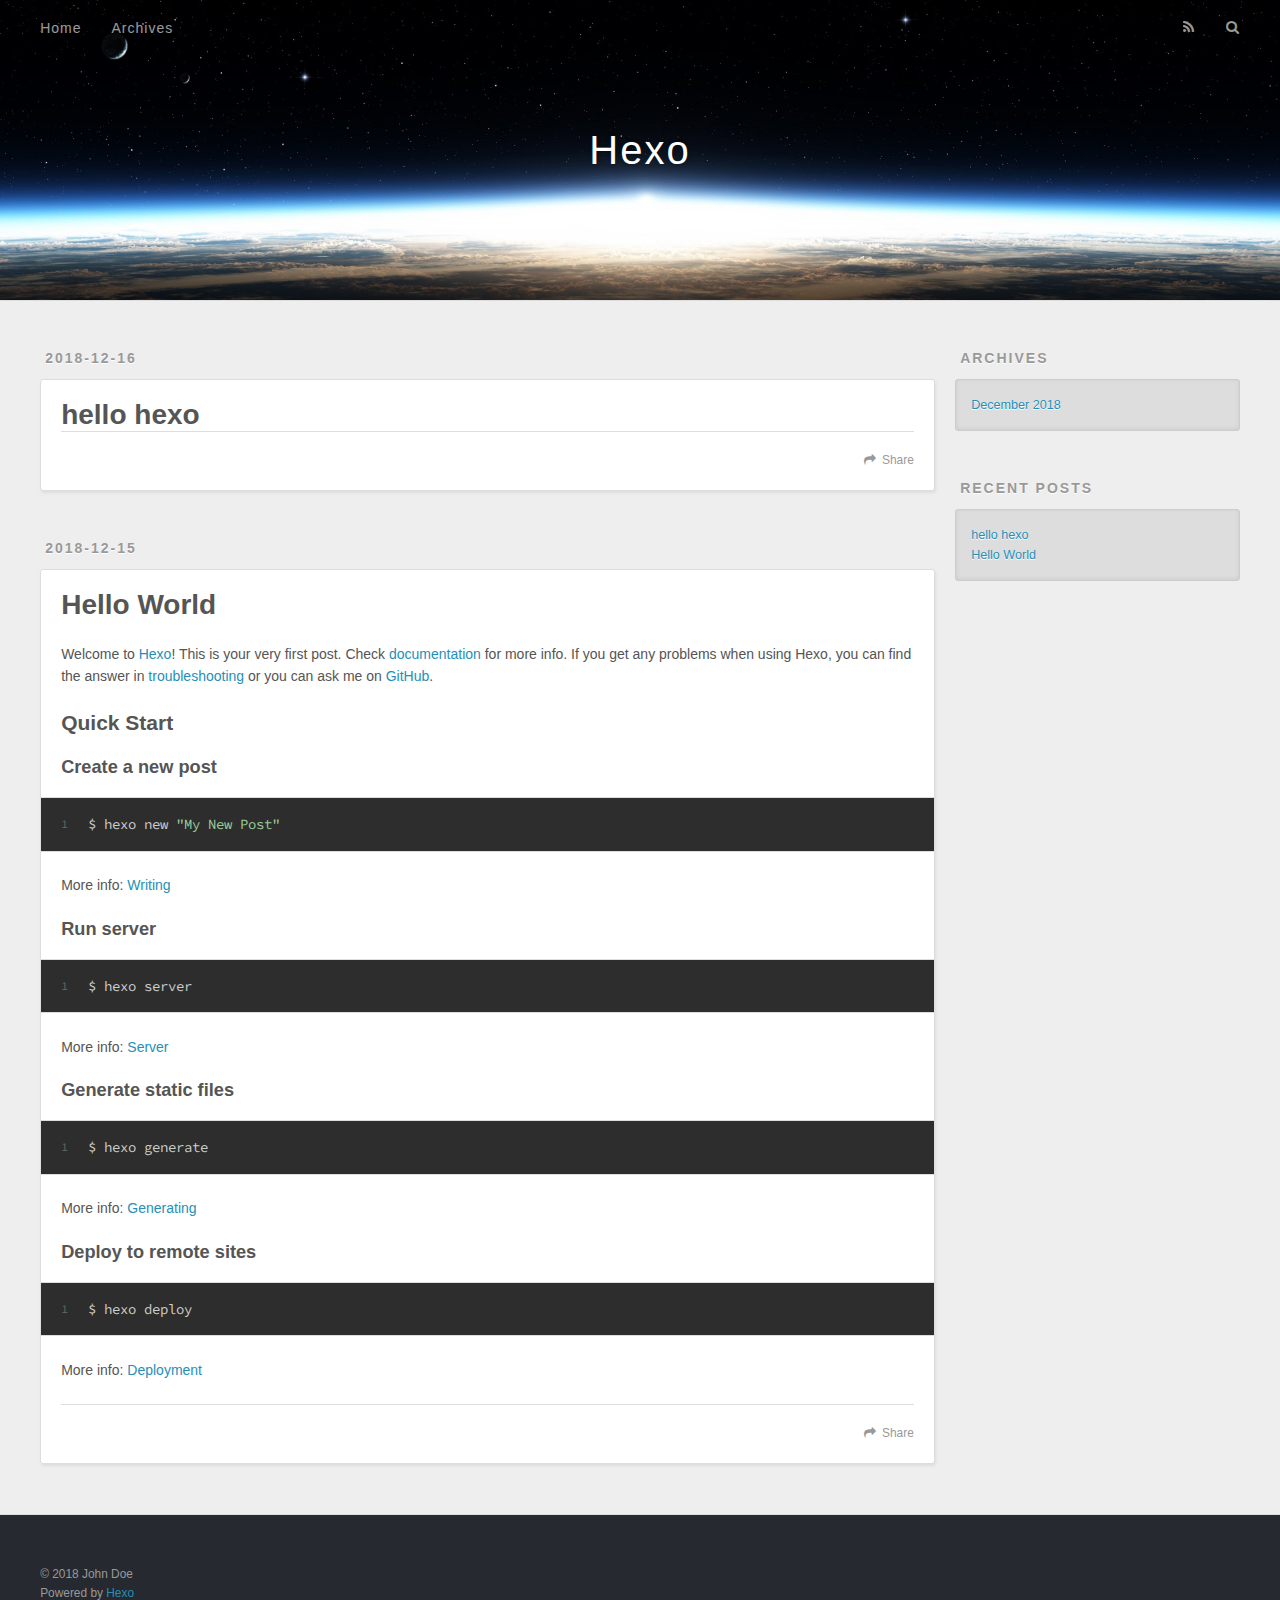
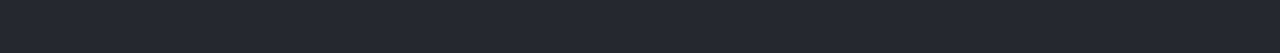
==== index.html @ d4cc930b "Site updated: 2018-12-16 14:04:53" ====
<!DOCTYPE html>
<html>
<head><meta name="generator" content="Hexo 3.8.0">
  <meta charset="utf-8">
  

  
  <title>Hexo</title>
  <meta name="viewport" content="width=device-width, initial-scale=1, maximum-scale=1">
  <meta property="og:type" content="website">
<meta property="og:title" content="Hexo">
<meta property="og:url" content="http://yoursite.com/index.html">
<meta property="og:site_name" content="Hexo">
<meta property="og:locale" content="default">
<meta name="twitter:card" content="summary">
<meta name="twitter:title" content="Hexo">
  
    <link rel="alternate" href="/atom.xml" title="Hexo" type="application/atom+xml">
  
  
    <link rel="icon" href="/favicon.png">
  
  
    <link href="//fonts.googleapis.com/css?family=Source+Code+Pro" rel="stylesheet" type="text/css">
  
  <link rel="stylesheet" href="/css/style.css">
</head>
</html>
<body>
  <div id="container">
    <div id="wrap">
      <header id="header">
  <div id="banner"></div>
  <div id="header-outer" class="outer">
    <div id="header-title" class="inner">
      <h1 id="logo-wrap">
        <a href="/" id="logo">Hexo</a>
      </h1>
      
    </div>
    <div id="header-inner" class="inner">
      <nav id="main-nav">
        <a id="main-nav-toggle" class="nav-icon"></a>
        
          <a class="main-nav-link" href="/">Home</a>
        
          <a class="main-nav-link" href="/archives">Archives</a>
        
      </nav>
      <nav id="sub-nav">
        
          <a id="nav-rss-link" class="nav-icon" href="/atom.xml" title="RSS Feed"></a>
        
        <a id="nav-search-btn" class="nav-icon" title="Search"></a>
      </nav>
      <div id="search-form-wrap">
        <form action="//google.com/search" method="get" accept-charset="UTF-8" class="search-form"><input type="search" name="q" class="search-form-input" placeholder="Search"><button type="submit" class="search-form-submit">&#xF002;</button><input type="hidden" name="sitesearch" value="http://yoursite.com"></form>
      </div>
    </div>
  </div>
</header>
      <div class="outer">
        <section id="main">
  
    <article id="post-hello-hexo" class="article article-type-post" itemscope="" itemprop="blogPost">
  <div class="article-meta">
    <a href="/2018/12/16/hello-hexo/" class="article-date">
  <time datetime="2018-12-16T06:02:49.000Z" itemprop="datePublished">2018-12-16</time>
</a>
    
  </div>
  <div class="article-inner">
    
    
      <header class="article-header">
        
  
    <h1 itemprop="name">
      <a class="article-title" href="/2018/12/16/hello-hexo/">hello hexo</a>
    </h1>
  

      </header>
    
    <div class="article-entry" itemprop="articleBody">
      
        
      
    </div>
    <footer class="article-footer">
      <a data-url="http://yoursite.com/2018/12/16/hello-hexo/" data-id="cjpqhj64w00009zs6whz60js1" class="article-share-link">Share</a>
      
      
    </footer>
  </div>
  
</article>


  
    <article id="post-hello-world" class="article article-type-post" itemscope="" itemprop="blogPost">
  <div class="article-meta">
    <a href="/2018/12/15/hello-world/" class="article-date">
  <time datetime="2018-12-15T09:14:59.305Z" itemprop="datePublished">2018-12-15</time>
</a>
    
  </div>
  <div class="article-inner">
    
    
      <header class="article-header">
        
  
    <h1 itemprop="name">
      <a class="article-title" href="/2018/12/15/hello-world/">Hello World</a>
    </h1>
  

      </header>
    
    <div class="article-entry" itemprop="articleBody">
      
        <p>Welcome to <a href="https://hexo.io/" target="_blank" rel="noopener">Hexo</a>! This is your very first post. Check <a href="https://hexo.io/docs/" target="_blank" rel="noopener">documentation</a> for more info. If you get any problems when using Hexo, you can find the answer in <a href="https://hexo.io/docs/troubleshooting.html" target="_blank" rel="noopener">troubleshooting</a> or you can ask me on <a href="https://github.com/hexojs/hexo/issues" target="_blank" rel="noopener">GitHub</a>.</p>
<h2 id="Quick-Start"><a href="#Quick-Start" class="headerlink" title="Quick Start"></a>Quick Start</h2><h3 id="Create-a-new-post"><a href="#Create-a-new-post" class="headerlink" title="Create a new post"></a>Create a new post</h3><figure class="highlight bash"><table><tr><td class="gutter"><pre><span class="line">1</span><br></pre></td><td class="code"><pre><span class="line">$ hexo new <span class="string">"My New Post"</span></span><br></pre></td></tr></table></figure>
<p>More info: <a href="https://hexo.io/docs/writing.html" target="_blank" rel="noopener">Writing</a></p>
<h3 id="Run-server"><a href="#Run-server" class="headerlink" title="Run server"></a>Run server</h3><figure class="highlight bash"><table><tr><td class="gutter"><pre><span class="line">1</span><br></pre></td><td class="code"><pre><span class="line">$ hexo server</span><br></pre></td></tr></table></figure>
<p>More info: <a href="https://hexo.io/docs/server.html" target="_blank" rel="noopener">Server</a></p>
<h3 id="Generate-static-files"><a href="#Generate-static-files" class="headerlink" title="Generate static files"></a>Generate static files</h3><figure class="highlight bash"><table><tr><td class="gutter"><pre><span class="line">1</span><br></pre></td><td class="code"><pre><span class="line">$ hexo generate</span><br></pre></td></tr></table></figure>
<p>More info: <a href="https://hexo.io/docs/generating.html" target="_blank" rel="noopener">Generating</a></p>
<h3 id="Deploy-to-remote-sites"><a href="#Deploy-to-remote-sites" class="headerlink" title="Deploy to remote sites"></a>Deploy to remote sites</h3><figure class="highlight bash"><table><tr><td class="gutter"><pre><span class="line">1</span><br></pre></td><td class="code"><pre><span class="line">$ hexo deploy</span><br></pre></td></tr></table></figure>
<p>More info: <a href="https://hexo.io/docs/deployment.html" target="_blank" rel="noopener">Deployment</a></p>

      
    </div>
    <footer class="article-footer">
      <a data-url="http://yoursite.com/2018/12/15/hello-world/" data-id="cjpqhj65900019zs6tw9k9kiv" class="article-share-link">Share</a>
      
      
    </footer>
  </div>
  
</article>


  


</section>
        
          <aside id="sidebar">
  
    

  
    

  
    
  
    
  <div class="widget-wrap">
    <h3 class="widget-title">Archives</h3>
    <div class="widget">
      <ul class="archive-list"><li class="archive-list-item"><a class="archive-list-link" href="/archives/2018/12/">December 2018</a></li></ul>
    </div>
  </div>


  
    
  <div class="widget-wrap">
    <h3 class="widget-title">Recent Posts</h3>
    <div class="widget">
      <ul>
        
          <li>
            <a href="/2018/12/16/hello-hexo/">hello hexo</a>
          </li>
        
          <li>
            <a href="/2018/12/15/hello-world/">Hello World</a>
          </li>
        
      </ul>
    </div>
  </div>

  
</aside>
        
      </div>
      <footer id="footer">
  
  <div class="outer">
    <div id="footer-info" class="inner">
      &copy; 2018 John Doe<br>
      Powered by <a href="http://hexo.io/" target="_blank">Hexo</a>
    </div>
  </div>
</footer>
    </div>
    <nav id="mobile-nav">
  
    <a href="/" class="mobile-nav-link">Home</a>
  
    <a href="/archives" class="mobile-nav-link">Archives</a>
  
</nav>
    

<script src="//ajax.googleapis.com/ajax/libs/jquery/2.0.3/jquery.min.js"></script>


  <link rel="stylesheet" href="/fancybox/jquery.fancybox.css">
  <script src="/fancybox/jquery.fancybox.pack.js"></script>


<script src="/js/script.js"></script>



  </div>
</body>
</html>
---- css/style.css ----
body {
  width: 100%;
}
body:before,
body:after {
  content: "";
  display: table;
}
body:after {
  clear: both;
}
html,
body,
div,
span,
applet,
object,
iframe,
h1,
h2,
h3,
h4,
h5,
h6,
p,
blockquote,
pre,
a,
abbr,
acronym,
address,
big,
cite,
code,
del,
dfn,
em,
img,
ins,
kbd,
q,
s,
samp,
small,
strike,
strong,
sub,
sup,
tt,
var,
dl,
dt,
dd,
ol,
ul,
li,
fieldset,
form,
label,
legend,
table,
caption,
tbody,
tfoot,
thead,
tr,
th,
td {
  margin: 0;
  padding: 0;
  border: 0;
  outline: 0;
  font-weight: inherit;
  font-style: inherit;
  font-family: inherit;
  font-size: 100%;
  vertical-align: baseline;
}
body {
  line-height: 1;
  color: #000;
  background: #fff;
}
ol,
ul {
  list-style: none;
}
table {
  border-collapse: separate;
  border-spacing: 0;
  vertical-align: middle;
}
caption,
th,
td {
  text-align: left;
  font-weight: normal;
  vertical-align: middle;
}
a img {
  border: none;
}
input,
button {
  margin: 0;
  padding: 0;
}
input::-moz-focus-inner,
button::-moz-focus-inner {
  border: 0;
  padding: 0;
}
@font-face {
  font-family: FontAwesome;
  font-style: normal;
  font-weight: normal;
  src: url("fonts/fontawesome-webfont.eot?v=#4.0.3");
  src: url("fonts/fontawesome-webfont.eot?#iefix&v=#4.0.3") format("embedded-opentype"), url("fonts/fontawesome-webfont.woff?v=#4.0.3") format("woff"), url("fonts/fontawesome-webfont.ttf?v=#4.0.3") format("truetype"), url("fonts/fontawesome-webfont.svg#fontawesomeregular?v=#4.0.3") format("svg");
}
html,
body,
#container {
  height: 100%;
}
body {
  background: #eee;
  font: 14px -apple-system, BlinkMacSystemFont, "Segoe UI", "Roboto", "Oxygen", "Ubuntu", "Cantarell", "Fira Sans", "Droid Sans", "Helvetica Neue", sans-serif;
  -webkit-text-size-adjust: 100%;
}
.outer {
  max-width: 1220px;
  margin: 0 auto;
  padding: 0 20px;
}
.outer:before,
.outer:after {
  content: "";
  display: table;
}
.outer:after {
  clear: both;
}
.inner {
  display: inline;
  float: left;
  width: 98.33333333333333%;
  margin: 0 0.833333333333333%;
}
.left,
.alignleft {
  float: left;
}
.right,
.alignright {
  float: right;
}
.clear {
  clear: both;
}
#container {
  position: relative;
}
.mobile-nav-on {
  overflow: hidden;
}
#wrap {
  height: 100%;
  width: 100%;
  position: absolute;
  top: 0;
  left: 0;
  -webkit-transition: 0.2s ease-out;
  -moz-transition: 0.2s ease-out;
  -ms-transition: 0.2s ease-out;
  transition: 0.2s ease-out;
  z-index: 1;
  background: #eee;
}
.mobile-nav-on #wrap {
  left: 280px;
}
@media screen and (min-width: 768px) {
  #main {
    display: inline;
    float: left;
    width: 73.33333333333333%;
    margin: 0 0.833333333333333%;
  }
}
.article-date,
.article-category-link,
.archive-year,
.widget-title {
  text-decoration: none;
  text-transform: uppercase;
  letter-spacing: 2px;
  color: #999;
  margin-bottom: 1em;
  margin-left: 5px;
  line-height: 1em;
  text-shadow: 0 1px #fff;
  font-weight: bold;
}
.article-inner,
.archive-article-inner {
  background: #fff;
  -webkit-box-shadow: 1px 2px 3px #ddd;
  box-shadow: 1px 2px 3px #ddd;
  border: 1px solid #ddd;
  border-radius: 3px;
}
.article-entry h1,
.widget h1 {
  font-size: 2em;
}
.article-entry h2,
.widget h2 {
  font-size: 1.5em;
}
.article-entry h3,
.widget h3 {
  font-size: 1.3em;
}
.article-entry h4,
.widget h4 {
  font-size: 1.2em;
}
.article-entry h5,
.widget h5 {
  font-size: 1em;
}
.article-entry h6,
.widget h6 {
  font-size: 1em;
  color: #999;
}
.article-entry hr,
.widget hr {
  border: 1px dashed #ddd;
}
.article-entry strong,
.widget strong {
  font-weight: bold;
}
.article-entry em,
.widget em,
.article-entry cite,
.widget cite {
  font-style: italic;
}
.article-entry sup,
.widget sup,
.article-entry sub,
.widget sub {
  font-size: 0.75em;
  line-height: 0;
  position: relative;
  vertical-align: baseline;
}
.article-entry sup,
.widget sup {
  top: -0.5em;
}
.article-entry sub,
.widget sub {
  bottom: -0.2em;
}
.article-entry small,
.widget small {
  font-size: 0.85em;
}
.article-entry acronym,
.widget acronym,
.article-entry abbr,
.widget abbr {
  border-bottom: 1px dotted;
}
.article-entry ul,
.widget ul,
.article-entry ol,
.widget ol,
.article-entry dl,
.widget dl {
  margin: 0 20px;
  line-height: 1.6em;
}
.article-entry ul ul,
.widget ul ul,
.article-entry ol ul,
.widget ol ul,
.article-entry ul ol,
.widget ul ol,
.article-entry ol ol,
.widget ol ol {
  margin-top: 0;
  margin-bottom: 0;
}
.article-entry ul,
.widget ul {
  list-style: disc;
}
.article-entry ol,
.widget ol {
  list-style: decimal;
}
.article-entry dt,
.widget dt {
  font-weight: bold;
}
#header {
  height: 300px;
  position: relative;
  border-bottom: 1px solid #ddd;
}
#header:before,
#header:after {
  content: "";
  position: absolute;
  left: 0;
  right: 0;
  height: 40px;
}
#header:before {
  top: 0;
  background: -webkit-linear-gradient(rgba(0,0,0,0.2), transparent);
  background: -moz-linear-gradient(rgba(0,0,0,0.2), transparent);
  background: -ms-linear-gradient(rgba(0,0,0,0.2), transparent);
  background: linear-gradient(rgba(0,0,0,0.2), transparent);
}
#header:after {
  bottom: 0;
  background: -webkit-linear-gradient(transparent, rgba(0,0,0,0.2));
  background: -moz-linear-gradient(transparent, rgba(0,0,0,0.2));
  background: -ms-linear-gradient(transparent, rgba(0,0,0,0.2));
  background: linear-gradient(transparent, rgba(0,0,0,0.2));
}
#header-outer {
  height: 100%;
  position: relative;
}
#header-inner {
  position: relative;
  overflow: hidden;
}
#banner {
  position: absolute;
  top: 0;
  left: 0;
  width: 100%;
  height: 100%;
  background: url("images/banner.jpg") center #000;
  -webkit-background-size: cover;
  -moz-background-size: cover;
  background-size: cover;
  z-index: -1;
}
#header-title {
  text-align: center;
  height: 40px;
  position: absolute;
  top: 50%;
  left: 0;
  margin-top: -20px;
}
#logo,
#subtitle {
  text-decoration: none;
  color: #fff;
  font-weight: 300;
  text-shadow: 0 1px 4px rgba(0,0,0,0.3);
}
#logo {
  font-size: 40px;
  line-height: 40px;
  letter-spacing: 2px;
}
#subtitle {
  font-size: 16px;
  line-height: 16px;
  letter-spacing: 1px;
}
#subtitle-wrap {
  margin-top: 16px;
}
#main-nav {
  float: left;
  margin-left: -15px;
}
.nav-icon,
.main-nav-link {
  float: left;
  color: #fff;
  opacity: 0.6;
  text-decoration: none;
  text-shadow: 0 1px rgba(0,0,0,0.2);
  -webkit-transition: opacity 0.2s;
  -moz-transition: opacity 0.2s;
  -ms-transition: opacity 0.2s;
  transition: opacity 0.2s;
  display: block;
  padding: 20px 15px;
}
.nav-icon:hover,
.main-nav-link:hover {
  opacity: 1;
}
.nav-icon {
  font-family: FontAwesome;
  text-align: center;
  font-size: 14px;
  width: 14px;
  height: 14px;
  padding: 20px 15px;
  position: relative;
  cursor: pointer;
}
.main-nav-link {
  font-weight: 300;
  letter-spacing: 1px;
}
@media screen and (max-width: 479px) {
  .main-nav-link {
    display: none;
  }
}
#main-nav-toggle {
  display: none;
}
#main-nav-toggle:before {
  content: "\f0c9";
}
@media screen and (max-width: 479px) {
  #main-nav-toggle {
    display: block;
  }
}
#sub-nav {
  float: right;
  margin-right: -15px;
}
#nav-rss-link:before {
  content: "\f09e";
}
#nav-search-btn:before {
  content: "\f002";
}
#search-form-wrap {
  position: absolute;
  top: 15px;
  width: 150px;
  height: 30px;
  right: -150px;
  opacity: 0;
  -webkit-transition: 0.2s ease-out;
  -moz-transition: 0.2s ease-out;
  -ms-transition: 0.2s ease-out;
  transition: 0.2s ease-out;
}
#search-form-wrap.on {
  opacity: 1;
  right: 0;
}
@media screen and (max-width: 479px) {
  #search-form-wrap {
    width: 100%;
    right: -100%;
  }
}
.search-form {
  position: absolute;
  top: 0;
  left: 0;
  right: 0;
  background: #fff;
  padding: 5px 15px;
  border-radius: 15px;
  -webkit-box-shadow: 0 0 10px rgba(0,0,0,0.3);
  box-shadow: 0 0 10px rgba(0,0,0,0.3);
}
.search-form-input {
  border: none;
  background: none;
  color: #555;
  width: 100%;
  font: 13px -apple-system, BlinkMacSystemFont, "Segoe UI", "Roboto", "Oxygen", "Ubuntu", "Cantarell", "Fira Sans", "Droid Sans", "Helvetica Neue", sans-serif;
  outline: none;
}
.search-form-input::-webkit-search-results-decoration,
.search-form-input::-webkit-search-cancel-button {
  -webkit-appearance: none;
}
.search-form-submit {
  position: absolute;
  top: 50%;
  right: 10px;
  margin-top: -7px;
  font: 13px FontAwesome;
  border: none;
  background: none;
  color: #bbb;
  cursor: pointer;
}
.search-form-submit:hover,
.search-form-submit:focus {
  color: #777;
}
.article {
  margin: 50px 0;
}
.article-inner {
  overflow: hidden;
}
.article-meta:before,
.article-meta:after {
  content: "";
  display: table;
}
.article-meta:after {
  clear: both;
}
.article-date {
  float: left;
}
.article-category {
  float: left;
  line-height: 1em;
  color: #ccc;
  text-shadow: 0 1px #fff;
  margin-left: 8px;
}
.article-category:before {
  content: "\2022";
}
.article-category-link {
  margin: 0 12px 1em;
}
.article-header {
  padding: 20px 20px 0;
}
.article-title {
  text-decoration: none;
  font-size: 2em;
  font-weight: bold;
  color: #555;
  line-height: 1.1em;
  -webkit-transition: color 0.2s;
  -moz-transition: color 0.2s;
  -ms-transition: color 0.2s;
  transition: color 0.2s;
}
a.article-title:hover {
  color: #258fb8;
}
.article-entry {
  color: #555;
  padding: 0 20px;
}
.article-entry:before,
.article-entry:after {
  content: "";
  display: table;
}
.article-entry:after {
  clear: both;
}
.article-entry p,
.article-entry table {
  line-height: 1.6em;
  margin: 1.6em 0;
}
.article-entry h1,
.article-entry h2,
.article-entry h3,
.article-entry h4,
.article-entry h5,
.article-entry h6 {
  font-weight: bold;
}
.article-entry h1,
.article-entry h2,
.article-entry h3,
.article-entry h4,
.article-entry h5,
.article-entry h6 {
  line-height: 1.1em;
  margin: 1.1em 0;
}
.article-entry a {
  color: #258fb8;
  text-decoration: none;
}
.article-entry a:hover {
  text-decoration: underline;
}
.article-entry ul,
.article-entry ol,
.article-entry dl {
  margin-top: 1.6em;
  margin-bottom: 1.6em;
}
.article-entry img,
.article-entry video {
  max-width: 100%;
  height: auto;
  display: block;
  margin: auto;
}
.article-entry iframe {
  border: none;
}
.article-entry table {
  width: 100%;
  border-collapse: collapse;
  border-spacing: 0;
}
.article-entry th {
  font-weight: bold;
  border-bottom: 3px solid #ddd;
  padding-bottom: 0.5em;
}
.article-entry td {
  border-bottom: 1px solid #ddd;
  padding: 10px 0;
}
.article-entry blockquote {
  font-family: Georgia, "Times New Roman", serif;
  font-size: 1.4em;
  margin: 1.6em 20px;
  text-align: center;
}
.article-entry blockquote footer {
  font-size: 14px;
  margin: 1.6em 0;
  font-family: -apple-system, BlinkMacSystemFont, "Segoe UI", "Roboto", "Oxygen", "Ubuntu", "Cantarell", "Fira Sans", "Droid Sans", "Helvetica Neue", sans-serif;
}
.article-entry blockquote footer cite:before {
  content: "—";
  padding: 0 0.5em;
}
.article-entry .pullquote {
  text-align: left;
  width: 45%;
  margin: 0;
}
.article-entry .pullquote.left {
  margin-left: 0.5em;
  margin-right: 1em;
}
.article-entry .pullquote.right {
  margin-right: 0.5em;
  margin-left: 1em;
}
.article-entry .caption {
  color: #999;
  display: block;
  font-size: 0.9em;
  margin-top: 0.5em;
  position: relative;
  text-align: center;
}
.article-entry .video-container {
  position: relative;
  padding-top: 56.25%;
  height: 0;
  overflow: hidden;
}
.article-entry .video-container iframe,
.article-entry .video-container object,
.article-entry .video-container embed {
  position: absolute;
  top: 0;
  left: 0;
  width: 100%;
  height: 100%;
  margin-top: 0;
}
.article-more-link a {
  display: inline-block;
  line-height: 1em;
  padding: 6px 15px;
  border-radius: 15px;
  background: #eee;
  color: #999;
  text-shadow: 0 1px #fff;
  text-decoration: none;
}
.article-more-link a:hover {
  background: #258fb8;
  color: #fff;
  text-decoration: none;
  text-shadow: 0 1px #1e7293;
}
.article-footer {
  font-size: 0.85em;
  line-height: 1.6em;
  border-top: 1px solid #ddd;
  padding-top: 1.6em;
  margin: 0 20px 20px;
}
.article-footer:before,
.article-footer:after {
  content: "";
  display: table;
}
.article-footer:after {
  clear: both;
}
.article-footer a {
  color: #999;
  text-decoration: none;
}
.article-footer a:hover {
  color: #555;
}
.article-tag-list-item {
  float: left;
  margin-right: 10px;
}
.article-tag-list-link:before {
  content: "#";
}
.article-comment-link {
  float: right;
}
.article-comment-link:before {
  content: "\f075";
  font-family: FontAwesome;
  padding-right: 8px;
}
.article-share-link {
  cursor: pointer;
  float: right;
  margin-left: 20px;
}
.article-share-link:before {
  content: "\f064";
  font-family: FontAwesome;
  padding-right: 6px;
}
#article-nav {
  position: relative;
}
#article-nav:before,
#article-nav:after {
  content: "";
  display: table;
}
#article-nav:after {
  clear: both;
}
@media screen and (min-width: 768px) {
  #article-nav {
    margin: 50px 0;
  }
  #article-nav:before {
    width: 8px;
    height: 8px;
    position: absolute;
    top: 50%;
    left: 50%;
    margin-top: -4px;
    margin-left: -4px;
    content: "";
    border-radius: 50%;
    background: #ddd;
    -webkit-box-shadow: 0 1px 2px #fff;
    box-shadow: 0 1px 2px #fff;
  }
}
.article-nav-link-wrap {
  text-decoration: none;
  text-shadow: 0 1px #fff;
  color: #999;
  -webkit-box-sizing: border-box;
  -moz-box-sizing: border-box;
  box-sizing: border-box;
  margin-top: 50px;
  text-align: center;
  display: block;
}
.article-nav-link-wrap:hover {
  color: #555;
}
@media screen and (min-width: 768px) {
  .article-nav-link-wrap {
    width: 50%;
    margin-top: 0;
  }
}
@media screen and (min-width: 768px) {
  #article-nav-newer {
    float: left;
    text-align: right;
    padding-right: 20px;
  }
}
@media screen and (min-width: 768px) {
  #article-nav-older {
    float: right;
    text-align: left;
    padding-left: 20px;
  }
}
.article-nav-caption {
  text-transform: uppercase;
  letter-spacing: 2px;
  color: #ddd;
  line-height: 1em;
  font-weight: bold;
}
#article-nav-newer .article-nav-caption {
  margin-right: -2px;
}
.article-nav-title {
  font-size: 0.85em;
  line-height: 1.6em;
  margin-top: 0.5em;
}
.article-share-box {
  position: absolute;
  display: none;
  background: #fff;
  -webkit-box-shadow: 1px 2px 10px rgba(0,0,0,0.2);
  box-shadow: 1px 2px 10px rgba(0,0,0,0.2);
  border-radius: 3px;
  margin-left: -145px;
  overflow: hidden;
  z-index: 1;
}
.article-share-box.on {
  display: block;
}
.article-share-input {
  width: 100%;
  background: none;
  -webkit-box-sizing: border-box;
  -moz-box-sizing: border-box;
  box-sizing: border-box;
  font: 14px -apple-system, BlinkMacSystemFont, "Segoe UI", "Roboto", "Oxygen", "Ubuntu", "Cantarell", "Fira Sans", "Droid Sans", "Helvetica Neue", sans-serif;
  padding: 0 15px;
  color: #555;
  outline: none;
  border: 1px solid #ddd;
  border-radius: 3px 3px 0 0;
  height: 36px;
  line-height: 36px;
}
.article-share-links {
  background: #eee;
}
.article-share-links:before,
.article-share-links:after {
  content: "";
  display: table;
}
.article-share-links:after {
  clear: both;
}
.article-share-twitter,
.article-share-facebook,
.article-share-pinterest,
.article-share-google {
  width: 50px;
  height: 36px;
  display: block;
  float: left;
  position: relative;
  color: #999;
  text-shadow: 0 1px #fff;
}
.article-share-twitter:before,
.article-share-facebook:before,
.article-share-pinterest:before,
.article-share-google:before {
  font-size: 20px;
  font-family: FontAwesome;
  width: 20px;
  height: 20px;
  position: absolute;
  top: 50%;
  left: 50%;
  margin-top: -10px;
  margin-left: -10px;
  text-align: center;
}
.article-share-twitter:hover,
.article-share-facebook:hover,
.article-share-pinterest:hover,
.article-share-google:hover {
  color: #fff;
}
.article-share-twitter:before {
  content: "\f099";
}
.article-share-twitter:hover {
  background: #00aced;
  text-shadow: 0 1px #008abe;
}
.article-share-facebook:before {
  content: "\f09a";
}
.article-share-facebook:hover {
  background: #3b5998;
  text-shadow: 0 1px #2f477a;
}
.article-share-pinterest:before {
  content: "\f0d2";
}
.article-share-pinterest:hover {
  background: #cb2027;
  text-shadow: 0 1px #a21a1f;
}
.article-share-google:before {
  content: "\f0d5";
}
.article-share-google:hover {
  background: #dd4b39;
  text-shadow: 0 1px #be3221;
}
.article-gallery {
  background: #000;
  position: relative;
}
.article-gallery-photos {
  position: relative;
  overflow: hidden;
}
.article-gallery-img {
  display: none;
  max-width: 100%;
}
.article-gallery-img:first-child {
  display: block;
}
.article-gallery-img.loaded {
  position: absolute;
  display: block;
}
.article-gallery-img img {
  display: block;
  max-width: 100%;
  margin: 0 auto;
}
#comments {
  background: #fff;
  -webkit-box-shadow: 1px 2px 3px #ddd;
  box-shadow: 1px 2px 3px #ddd;
  padding: 20px;
  border: 1px solid #ddd;
  border-radius: 3px;
  margin: 50px 0;
}
#comments a {
  color: #258fb8;
}
.archives-wrap {
  margin: 50px 0;
}
.archives:before,
.archives:after {
  content: "";
  display: table;
}
.archives:after {
  clear: both;
}
.archive-year-wrap {
  margin-bottom: 1em;
}
.archives {
  -webkit-column-gap: 10px;
  -moz-column-gap: 10px;
  column-gap: 10px;
}
@media screen and (min-width: 480px) and (max-width: 767px) {
  .archives {
    -webkit-column-count: 2;
    -moz-column-count: 2;
    column-count: 2;
  }
}
@media screen and (min-width: 768px) {
  .archives {
    -webkit-column-count: 3;
    -moz-column-count: 3;
    column-count: 3;
  }
}
.archive-article {
  -webkit-column-break-inside: avoid;
  page-break-inside: avoid;
  overflow: hidden;
  break-inside: avoid-column;
}
.archive-article-inner {
  padding: 10px;
  margin-bottom: 15px;
}
.archive-article-title {
  text-decoration: none;
  font-weight: bold;
  color: #555;
  -webkit-transition: color 0.2s;
  -moz-transition: color 0.2s;
  -ms-transition: color 0.2s;
  transition: color 0.2s;
  line-height: 1.6em;
}
.archive-article-title:hover {
  color: #258fb8;
}
.archive-article-footer {
  margin-top: 1em;
}
.archive-article-date {
  color: #999;
  text-decoration: none;
  font-size: 0.85em;
  line-height: 1em;
  margin-bottom: 0.5em;
  display: block;
}
#page-nav {
  margin: 50px auto;
  background: #fff;
  -webkit-box-shadow: 1px 2px 3px #ddd;
  box-shadow: 1px 2px 3px #ddd;
  border: 1px solid #ddd;
  border-radius: 3px;
  text-align: center;
  color: #999;
  overflow: hidden;
}
#page-nav:before,
#page-nav:after {
  content: "";
  display: table;
}
#page-nav:after {
  clear: both;
}
#page-nav a,
#page-nav span {
  padding: 10px 20px;
  line-height: 1;
  height: 2ex;
}
#page-nav a {
  color: #999;
  text-decoration: none;
}
#page-nav a:hover {
  background: #999;
  color: #fff;
}
#page-nav .prev {
  float: left;
}
#page-nav .next {
  float: right;
}
#page-nav .page-number {
  display: inline-block;
}
@media screen and (max-width: 479px) {
  #page-nav .page-number {
    display: none;
  }
}
#page-nav .current {
  color: #555;
  font-weight: bold;
}
#page-nav .space {
  color: #ddd;
}
#footer {
  background: #262a30;
  padding: 50px 0;
  border-top: 1px solid #ddd;
  color: #999;
}
#footer a {
  color: #258fb8;
  text-decoration: none;
}
#footer a:hover {
  text-decoration: underline;
}
#footer-info {
  line-height: 1.6em;
  font-size: 0.85em;
}
.article-entry pre,
.article-entry .highlight {
  background: #2d2d2d;
  margin: 0 -20px;
  padding: 15px 20px;
  border-style: solid;
  border-color: #ddd;
  border-width: 1px 0;
  overflow: auto;
  color: #ccc;
  line-height: 22.400000000000002px;
}
.article-entry .highlight .gutter pre,
.article-entry .gist .gist-file .gist-data .line-numbers {
  color: #666;
  font-size: 0.85em;
}
.article-entry pre,
.article-entry code {
  font-family: "Source Code Pro", Consolas, Monaco, Menlo, Consolas, monospace;
}
.article-entry code {
  background: #eee;
  text-shadow: 0 1px #fff;
  padding: 0 0.3em;
}
.article-entry pre code {
  background: none;
  text-shadow: none;
  padding: 0;
}
.article-entry .highlight pre {
  border: none;
  margin: 0;
  padding: 0;
}
.article-entry .highlight table {
  margin: 0;
  width: auto;
}
.article-entry .highlight td {
  border: none;
  padding: 0;
}
.article-entry .highlight figcaption {
  font-size: 0.85em;
  color: #999;
  line-height: 1em;
  margin-bottom: 1em;
}
.article-entry .highlight figcaption:before,
.article-entry .highlight figcaption:after {
  content: "";
  display: table;
}
.article-entry .highlight figcaption:after {
  clear: both;
}
.article-entry .highlight figcaption a {
  float: right;
}
.article-entry .highlight .gutter pre {
  text-align: right;
  padding-right: 20px;
}
.article-entry .highlight .line {
  height: 22.400000000000002px;
}
.article-entry .highlight .line.marked {
  background: #515151;
}
.article-entry .gist {
  margin: 0 -20px;
  border-style: solid;
  border-color: #ddd;
  border-width: 1px 0;
  background: #2d2d2d;
  padding: 15px 20px 15px 0;
}
.article-entry .gist .gist-file {
  border: none;
  font-family: "Source Code Pro", Consolas, Monaco, Menlo, Consolas, monospace;
  margin: 0;
}
.article-entry .gist .gist-file .gist-data {
  background: none;
  border: none;
}
.article-entry .gist .gist-file .gist-data .line-numbers {
  background: none;
  border: none;
  padding: 0 20px 0 0;
}
.article-entry .gist .gist-file .gist-data .line-data {
  padding: 0 !important;
}
.article-entry .gist .gist-file .highlight {
  margin: 0;
  padding: 0;
  border: none;
}
.article-entry .gist .gist-file .gist-meta {
  background: #2d2d2d;
  color: #999;
  font: 0.85em -apple-system, BlinkMacSystemFont, "Segoe UI", "Roboto", "Oxygen", "Ubuntu", "Cantarell", "Fira Sans", "Droid Sans", "Helvetica Neue", sans-serif;
  text-shadow: 0 0;
  padding: 0;
  margin-top: 1em;
  margin-left: 20px;
}
.article-entry .gist .gist-file .gist-meta a {
  color: #258fb8;
  font-weight: normal;
}
.article-entry .gist .gist-file .gist-meta a:hover {
  text-decoration: underline;
}
pre .comment,
pre .title {
  color: #999;
}
pre .variable,
pre .attribute,
pre .tag,
pre .regexp,
pre .ruby .constant,
pre .xml .tag .title,
pre .xml .pi,
pre .xml .doctype,
pre .html .doctype,
pre .css .id,
pre .css .class,
pre .css .pseudo {
  color: #f2777a;
}
pre .number,
pre .preprocessor,
pre .built_in,
pre .literal,
pre .params,
pre .constant {
  color: #f99157;
}
pre .class,
pre .ruby .class .title,
pre .css .rules .attribute {
  color: #9c9;
}
pre .string,
pre .value,
pre .inheritance,
pre .header,
pre .ruby .symbol,
pre .xml .cdata {
  color: #9c9;
}
pre .css .hexcolor {
  color: #6cc;
}
pre .function,
pre .python .decorator,
pre .python .title,
pre .ruby .function .title,
pre .ruby .title .keyword,
pre .perl .sub,
pre .javascript .title,
pre .coffeescript .title {
  color: #69c;
}
pre .keyword,
pre .javascript .function {
  color: #c9c;
}
@media screen and (max-width: 479px) {
  #mobile-nav {
    position: absolute;
    top: 0;
    left: 0;
    width: 280px;
    height: 100%;
    background: #191919;
    border-right: 1px solid #fff;
  }
}
@media screen and (max-width: 479px) {
  .mobile-nav-link {
    display: block;
    color: #999;
    text-decoration: none;
    padding: 15px 20px;
    font-weight: bold;
  }
  .mobile-nav-link:hover {
    color: #fff;
  }
}
@media screen and (min-width: 768px) {
  #sidebar {
    display: inline;
    float: left;
    width: 23.333333333333332%;
    margin: 0 0.833333333333333%;
  }
}
.widget-wrap {
  margin: 50px 0;
}
.widget {
  color: #777;
  text-shadow: 0 1px #fff;
  background: #ddd;
  -webkit-box-shadow: 0 -1px 4px #ccc inset;
  box-shadow: 0 -1px 4px #ccc inset;
  border: 1px solid #ccc;
  padding: 15px;
  border-radius: 3px;
}
.widget a {
  color: #258fb8;
  text-decoration: none;
}
.widget a:hover {
  text-decoration: underline;
}
.widget ul ul,
.widget ol ul,
.widget dl ul,
.widget ul ol,
.widget ol ol,
.widget dl ol,
.widget ul dl,
.widget ol dl,
.widget dl dl {
  margin-left: 15px;
  list-style: disc;
}
.widget {
  line-height: 1.6em;
  word-wrap: break-word;
  font-size: 0.9em;
}
.widget ul,
.widget ol {
  list-style: none;
  margin: 0;
}
.widget ul ul,
.widget ol ul,
.widget ul ol,
.widget ol ol {
  margin: 0 20px;
}
.widget ul ul,
.widget ol ul {
  list-style: disc;
}
.widget ul ol,
.widget ol ol {
  list-style: decimal;
}
.category-list-count,
.tag-list-count,
.archive-list-count {
  padding-left: 5px;
  color: #999;
  font-size: 0.85em;
}
.category-list-count:before,
.tag-list-count:before,
.archive-list-count:before {
  content: "(";
}
.category-list-count:after,
.tag-list-count:after,
.archive-list-count:after {
  content: ")";
}
.tagcloud a {
  margin-right: 5px;
  display: inline-block;
}
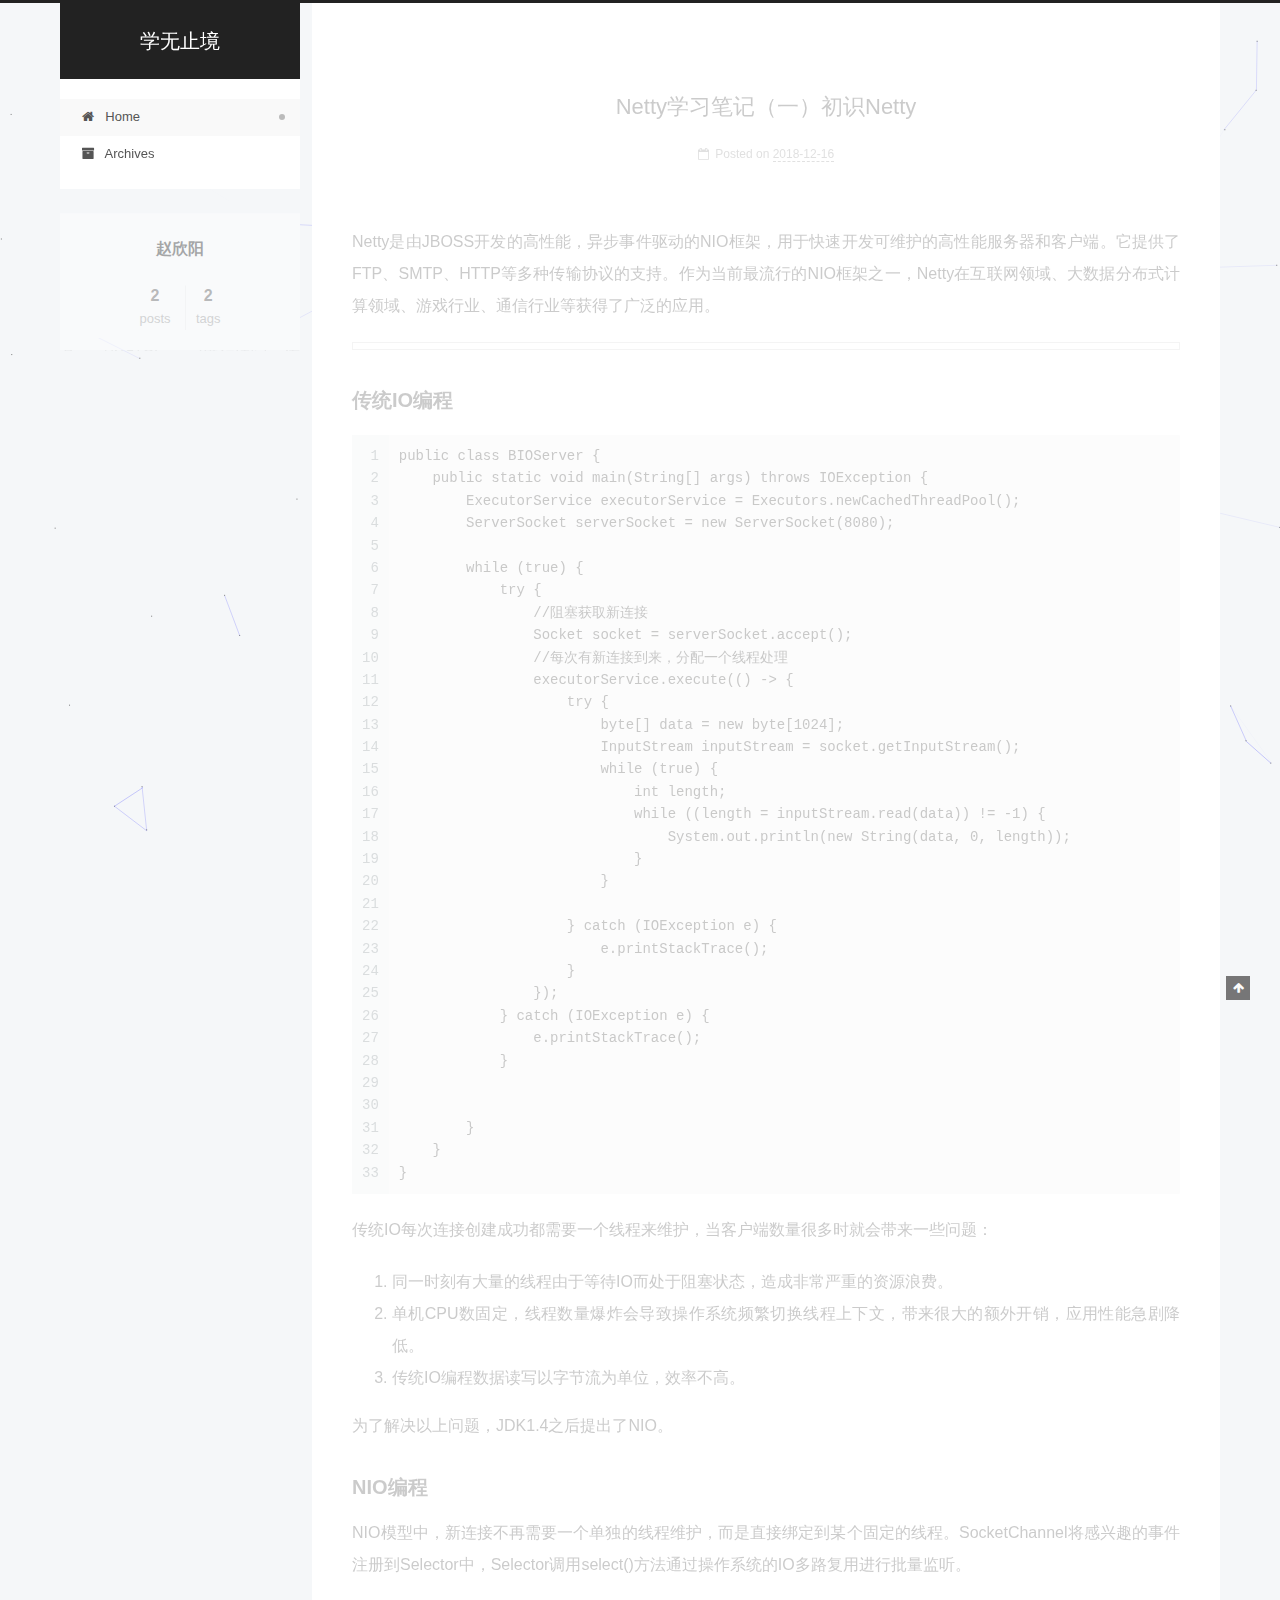
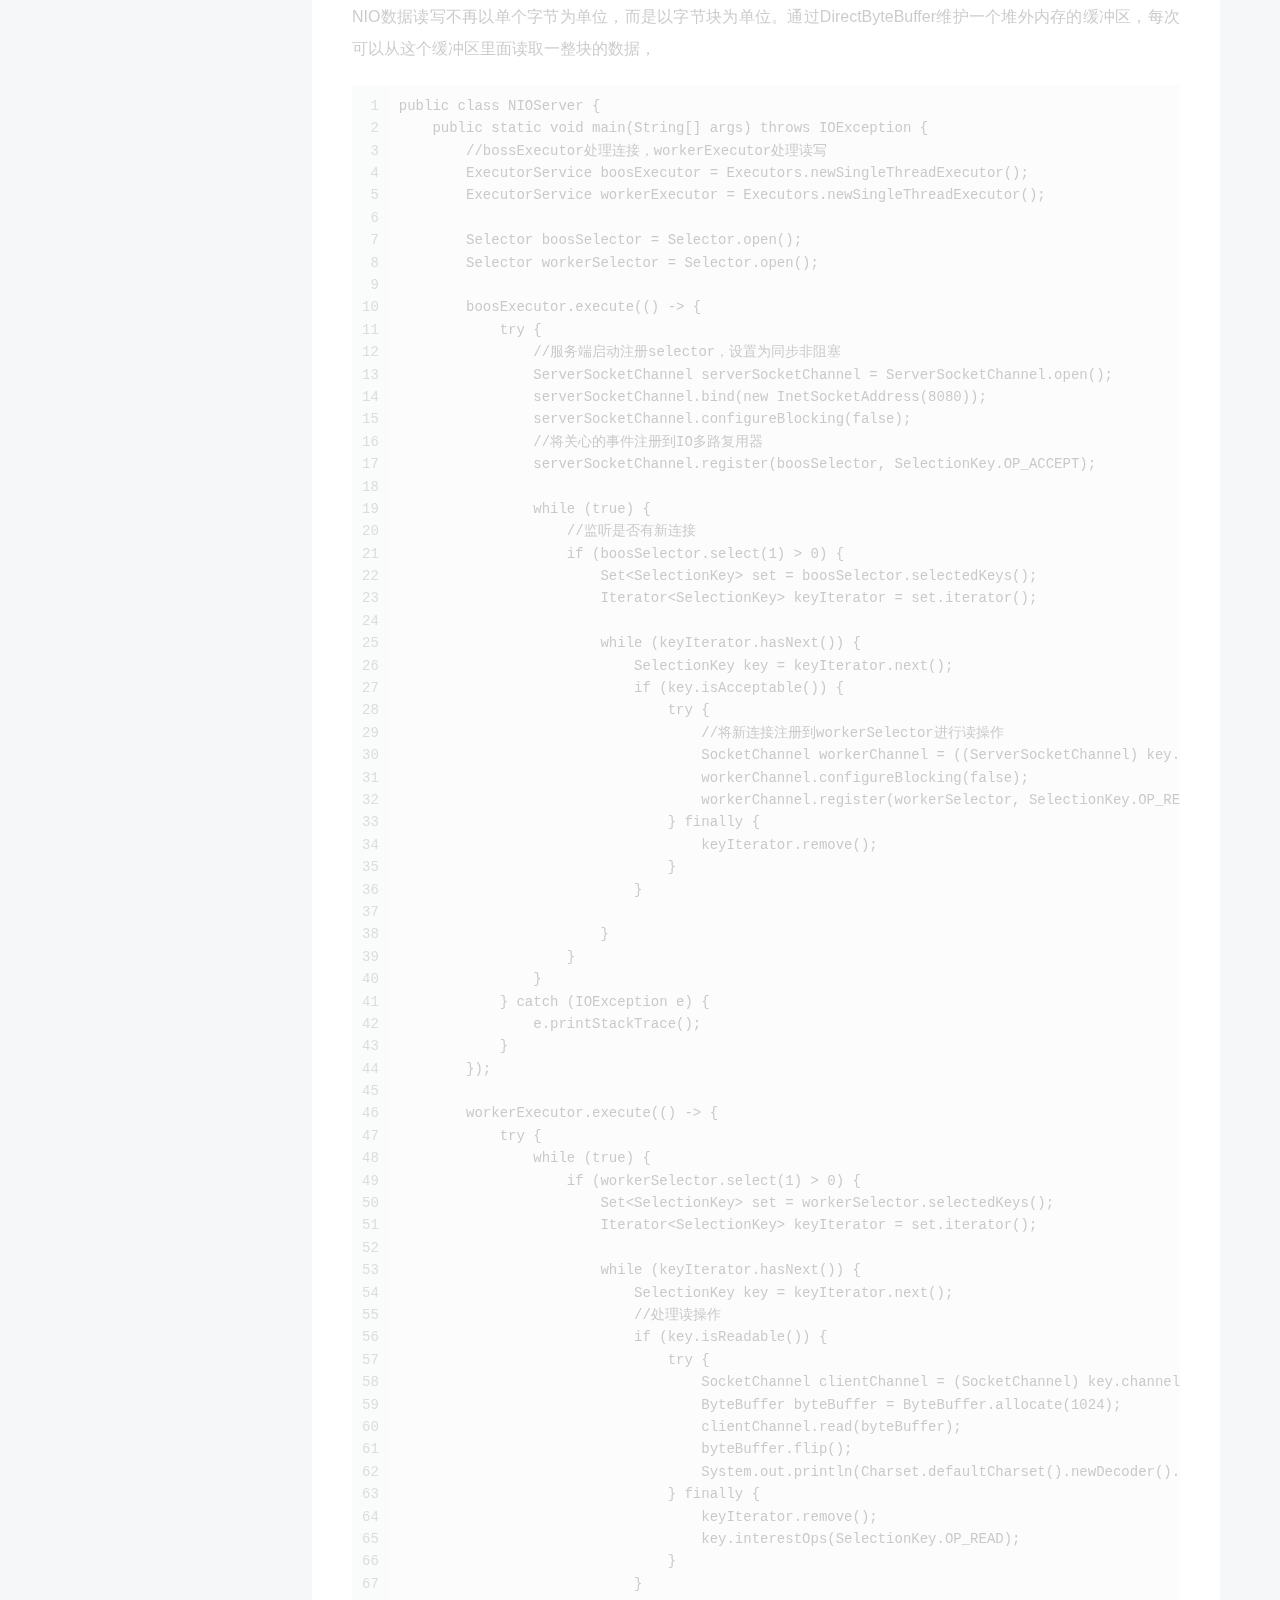
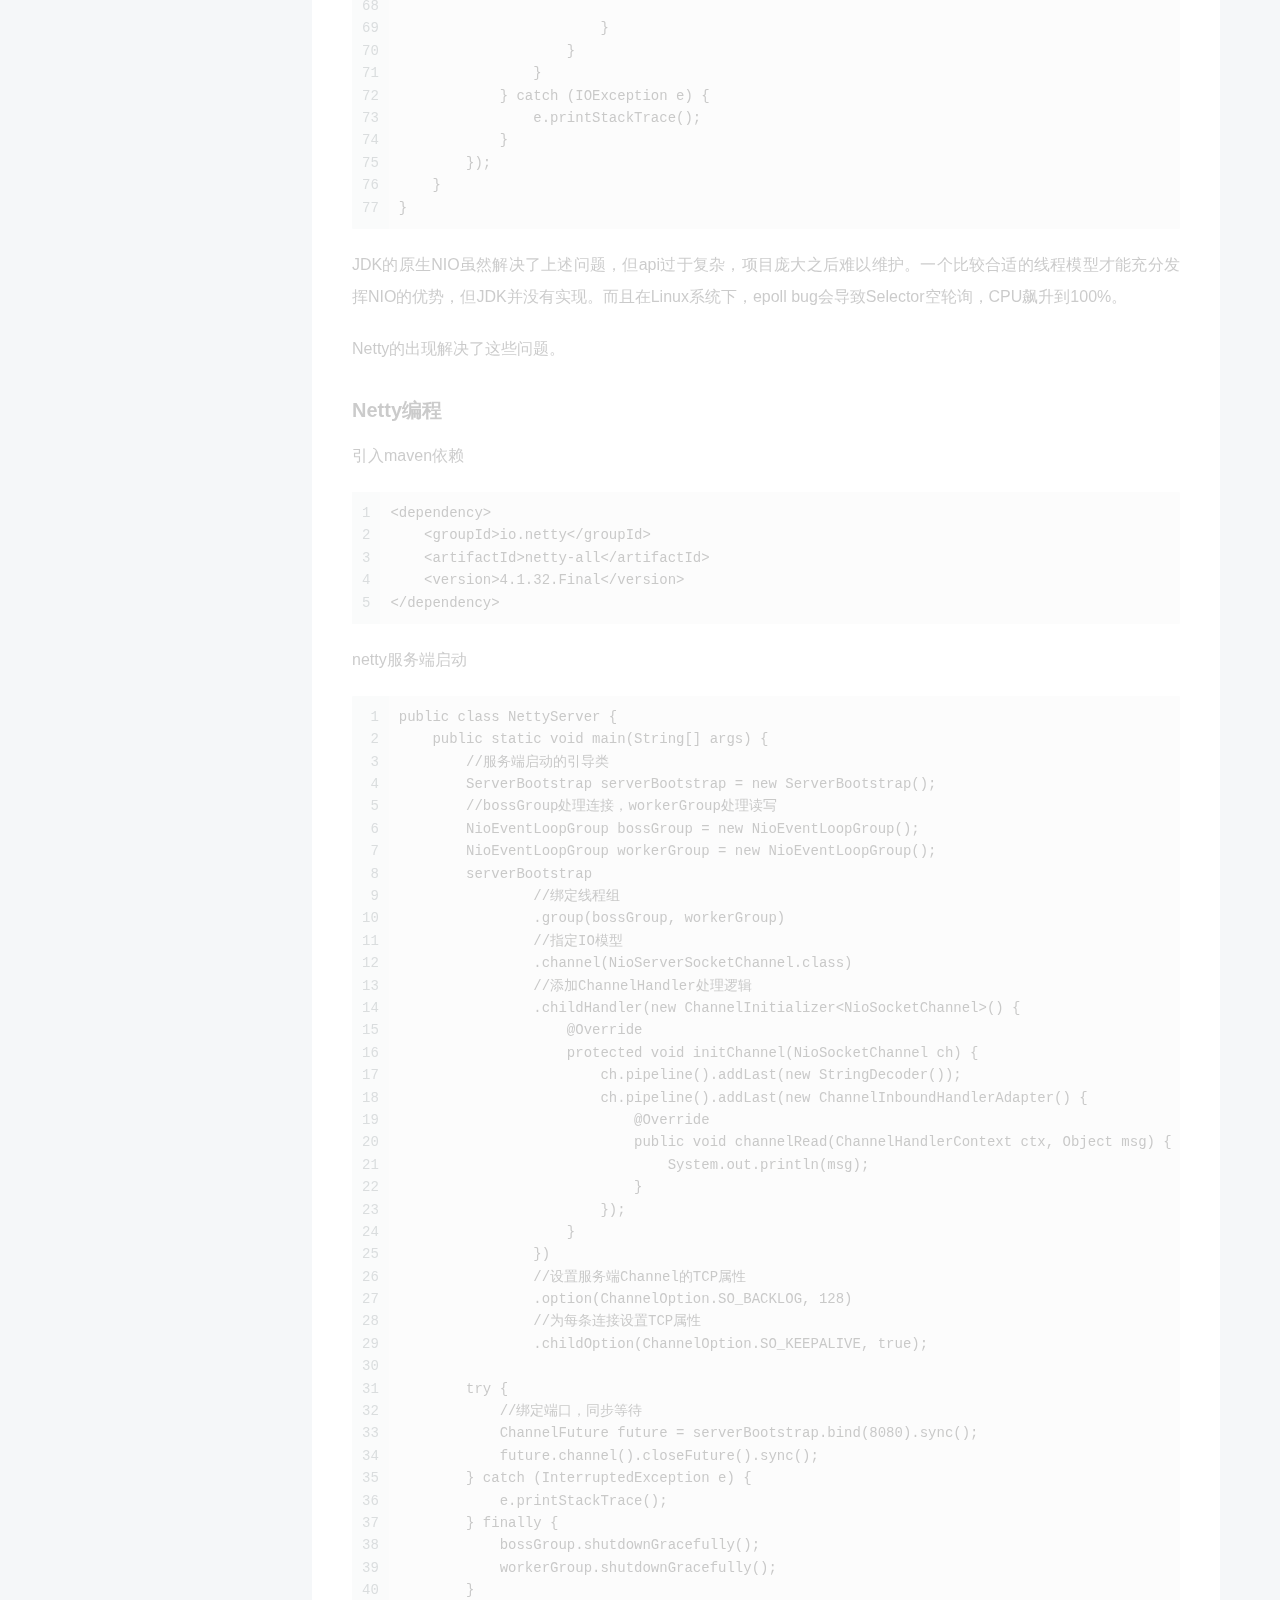
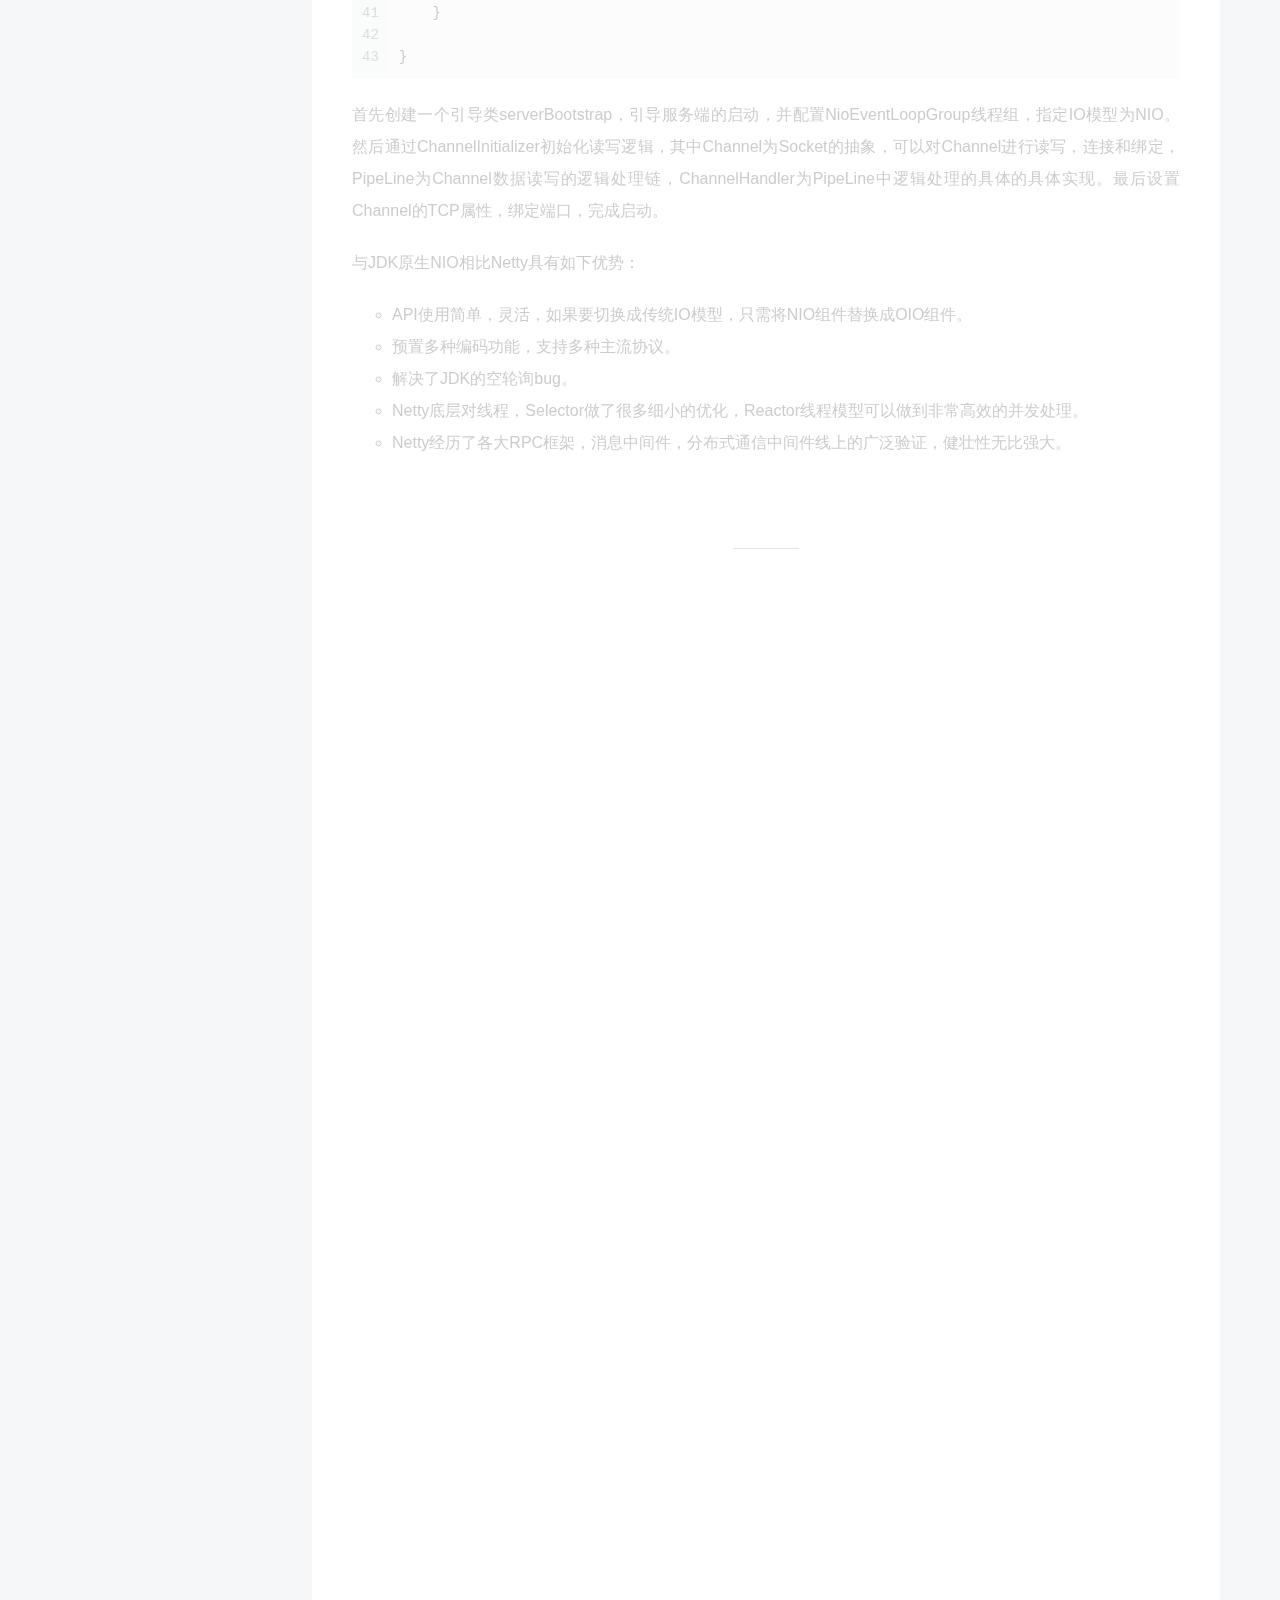
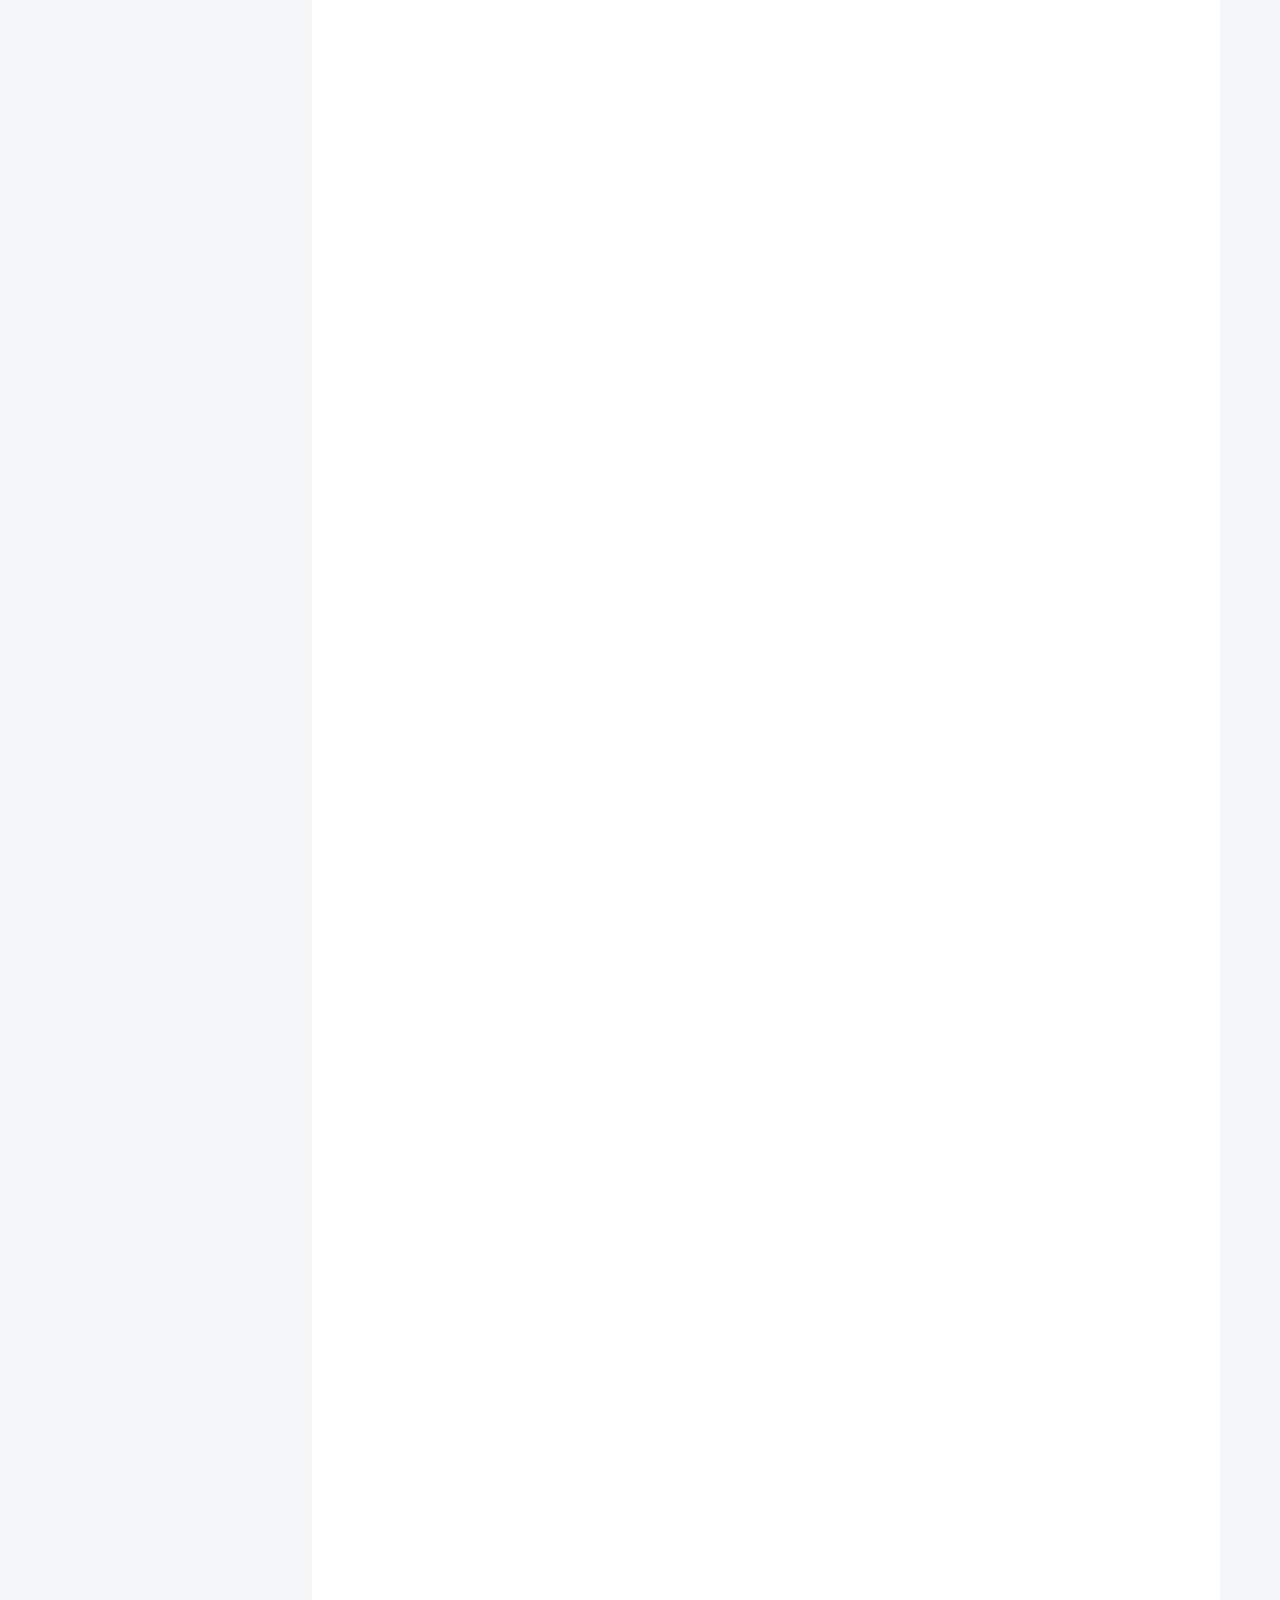
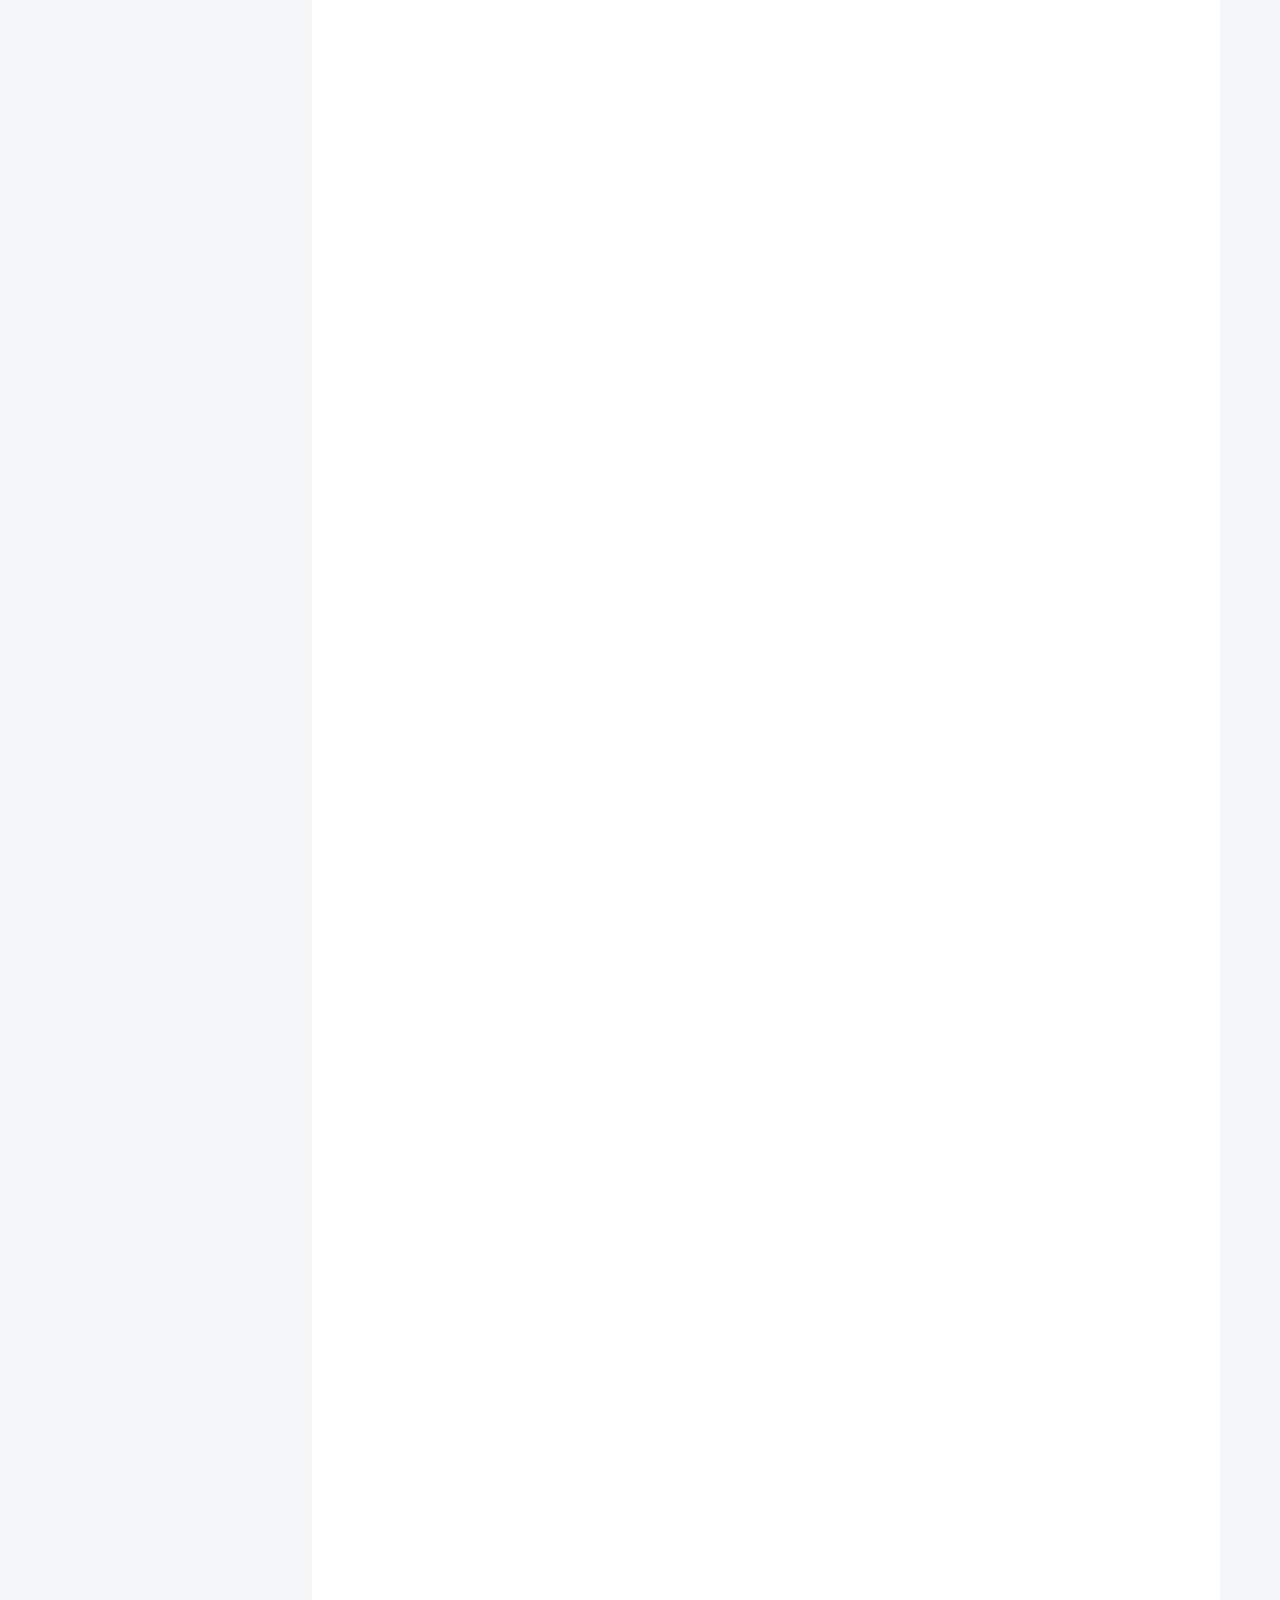
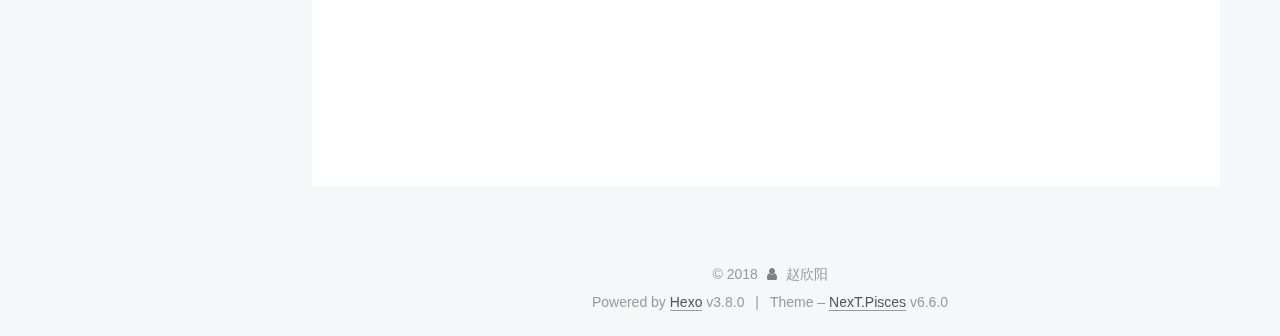
==== commit f8bcd318: "Site updated: 2018-12-16 18:11:11" ====
--- a/index.html
+++ b/index.html
@@ -1,224 +1,888 @@
 <!DOCTYPE html>
-<html>
+
+
+
+
+
+
+
+
+
+
+
+
+  
+
+
+<html class="theme-next pisces use-motion" lang="zh-Hans">
 <head><meta name="generator" content="Hexo 3.8.0">
-  <meta charset="utf-8">
-  
-
-  
-  <title>Hexo</title>
-  <meta name="viewport" content="width=device-width, initial-scale=1, maximum-scale=1">
+  <meta charset="UTF-8">
+<meta http-equiv="X-UA-Compatible" content="IE=edge">
+<meta name="viewport" content="width=device-width, initial-scale=1, maximum-scale=2">
+<meta name="theme-color" content="#222">
+
+
+
+
+
+
+
+
+
+
+
+
+
+
+
+
+
+
+
+
+
+
+
+
+
+
+
+
+
+
+
+
+<link href="/lib/font-awesome/css/font-awesome.min.css?v=4.6.2" rel="stylesheet" type="text/css">
+
+<link href="/css/main.css?v=6.6.0" rel="stylesheet" type="text/css">
+
+
+  <link rel="apple-touch-icon" sizes="180x180" href="/images/apple-touch-icon-next.png?v=6.6.0">
+
+
+  <link rel="icon" type="image/png" sizes="32x32" href="/images/favicon-32x32-next.png?v=6.6.0">
+
+
+  <link rel="icon" type="image/png" sizes="16x16" href="/images/favicon-16x16-next.png?v=6.6.0">
+
+
+  <link rel="mask-icon" href="/images/logo.svg?v=6.6.0" color="#222">
+
+
+
+
+
+
+
+
+
+<script id="hexo.configurations">
+  var NexT = window.NexT || {};
+  var CONFIG = {
+    root: '/',
+    scheme: 'Pisces',
+    version: '6.6.0',
+    sidebar: {"position":"left","display":"post","offset":12,"b2t":false,"scrollpercent":false,"onmobile":false},
+    fancybox: false,
+    fastclick: false,
+    lazyload: false,
+    tabs: true,
+    motion: {"enable":true,"async":false,"transition":{"post_block":"fadeIn","post_header":"slideDownIn","post_body":"slideDownIn","coll_header":"slideLeftIn","sidebar":"slideUpIn"}},
+    algolia: {
+      applicationID: '',
+      apiKey: '',
+      indexName: '',
+      hits: {"per_page":10},
+      labels: {"input_placeholder":"Search for Posts","hits_empty":"We didn't find any results for the search: ${query}","hits_stats":"${hits} results found in ${time} ms"}
+    }
+  };
+</script>
+
+
+  
+
+
+
+
   <meta property="og:type" content="website">
-<meta property="og:title" content="Hexo">
+<meta property="og:title" content="学无止境">
 <meta property="og:url" content="http://yoursite.com/index.html">
-<meta property="og:site_name" content="Hexo">
-<meta property="og:locale" content="default">
+<meta property="og:site_name" content="学无止境">
+<meta property="og:locale" content="zh-Hans">
 <meta name="twitter:card" content="summary">
-<meta name="twitter:title" content="Hexo">
-  
-    <link rel="alternate" href="/atom.xml" title="Hexo" type="application/atom+xml">
-  
-  
-    <link rel="icon" href="/favicon.png">
-  
-  
-    <link href="//fonts.googleapis.com/css?family=Source+Code+Pro" rel="stylesheet" type="text/css">
-  
-  <link rel="stylesheet" href="/css/style.css">
+<meta name="twitter:title" content="学无止境">
+
+
+
+
+
+
+  <link rel="canonical" href="http://yoursite.com/">
+
+
+
+<script id="page.configurations">
+  CONFIG.page = {
+    sidebar: "",
+  };
+</script>
+
+  <title>学无止境</title>
+  
+
+
+
+
+
+
+
+
+
+
+
+
+  <noscript>
+  <style>
+    .use-motion .motion-element,
+    .use-motion .brand,
+    .use-motion .menu-item,
+    .sidebar-inner,
+    .use-motion .post-block,
+    .use-motion .pagination,
+    .use-motion .comments,
+    .use-motion .post-header,
+    .use-motion .post-body,
+    .use-motion .collection-title { opacity: initial; }
+
+    .use-motion .logo,
+    .use-motion .site-title,
+    .use-motion .site-subtitle {
+      opacity: initial;
+      top: initial;
+    }
+
+    .use-motion .logo-line-before i { left: initial; }
+    .use-motion .logo-line-after i { right: initial; }
+  </style>
+</noscript>
+
 </head>
-</html>
-<body>
-  <div id="container">
-    <div id="wrap">
-      <header id="header">
-  <div id="banner"></div>
-  <div id="header-outer" class="outer">
-    <div id="header-title" class="inner">
-      <h1 id="logo-wrap">
-        <a href="/" id="logo">Hexo</a>
-      </h1>
-      
+
+<body itemscope="" itemtype="http://schema.org/WebPage" lang="zh-Hans">
+
+  
+  
+    
+  
+
+  <div class="container sidebar-position-left 
+  page-home">
+    <div class="headband"></div>
+
+    <header id="header" class="header" itemscope="" itemtype="http://schema.org/WPHeader">
+      <div class="header-inner"><div class="site-brand-wrapper">
+  <div class="site-meta ">
+    
+
+    <div class="custom-logo-site-title">
+      <a href="/" class="brand" rel="start">
+        <span class="logo-line-before"><i></i></span>
+        <span class="site-title">学无止境</span>
+        <span class="logo-line-after"><i></i></span>
+      </a>
     </div>
-    <div id="header-inner" class="inner">
-      <nav id="main-nav">
-        <a id="main-nav-toggle" class="nav-icon"></a>
-        
-          <a class="main-nav-link" href="/">Home</a>
-        
-          <a class="main-nav-link" href="/archives">Archives</a>
-        
-      </nav>
-      <nav id="sub-nav">
-        
-          <a id="nav-rss-link" class="nav-icon" href="/atom.xml" title="RSS Feed"></a>
-        
-        <a id="nav-search-btn" class="nav-icon" title="Search"></a>
-      </nav>
-      <div id="search-form-wrap">
-        <form action="//google.com/search" method="get" accept-charset="UTF-8" class="search-form"><input type="search" name="q" class="search-form-input" placeholder="Search"><button type="submit" class="search-form-submit">&#xF002;</button><input type="hidden" name="sitesearch" value="http://yoursite.com"></form>
-      </div>
+    
+  </div>
+
+  <div class="site-nav-toggle">
+    <button aria-label="Toggle navigation bar">
+      <span class="btn-bar"></span>
+      <span class="btn-bar"></span>
+      <span class="btn-bar"></span>
+    </button>
+  </div>
+</div>
+
+
+
+<nav class="site-nav">
+  
+    <ul id="menu" class="menu">
+      
+        
+        
+        
+          
+          <li class="menu-item menu-item-home menu-item-active">
+
+    
+    
+    
+      
+    
+
+    
+
+    <a href="/" rel="section"><i class="menu-item-icon fa fa-fw fa-home"></i> <br>Home</a>
+
+  </li>
+        
+        
+        
+          
+          <li class="menu-item menu-item-archives">
+
+    
+    
+    
+      
+    
+
+    
+
+    <a href="/archives/" rel="section"><i class="menu-item-icon fa fa-fw fa-archive"></i> <br>Archives</a>
+
+  </li>
+
+      
+      
+    </ul>
+  
+
+  
+
+  
+</nav>
+
+
+
+  
+
+
+
+</div>
+    </header>
+
+    
+
+
+    <main id="main" class="main">
+      <div class="main-inner">
+        <div class="content-wrap">
+          
+            
+
+          
+          <div id="content" class="content">
+            
+  <section id="posts" class="posts-expand">
+    
+      
+
+  
+
+  
+  
+  
+
+  
+
+  <article class="post post-type-normal" itemscope="" itemtype="http://schema.org/Article">
+  
+  
+  
+  <div class="post-block">
+    <link itemprop="mainEntityOfPage" href="http://yoursite.com/2018/12/16/Netty学习笔记(一) Netty简介/">
+
+    <span hidden itemprop="author" itemscope="" itemtype="http://schema.org/Person">
+      <meta itemprop="name" content="赵欣阳">
+      <meta itemprop="description" content="">
+      <meta itemprop="image" content="/images/avatar.gif">
+    </span>
+
+    <span hidden itemprop="publisher" itemscope="" itemtype="http://schema.org/Organization">
+      <meta itemprop="name" content="学无止境">
+    </span>
+
+    
+      <header class="post-header">
+
+        
+        
+          <h1 class="post-title" itemprop="name headline">
+                
+                
+                <a href="/2018/12/16/Netty学习笔记(一) Netty简介/" class="post-title-link" itemprop="http://yoursite.com/index.html">Netty学习笔记（一）初识Netty</a>
+              
+            
+          </h1>
+        
+
+        <div class="post-meta">
+          <span class="post-time">
+
+            
+            
+            
+
+            
+              <span class="post-meta-item-icon">
+                <i class="fa fa-calendar-o"></i>
+              </span>
+              
+                <span class="post-meta-item-text">Posted on</span>
+              
+
+              
+                
+              
+
+              <time title="Created: 2018-12-16 18:00:33 / Modified: 18:02:32" itemprop="dateCreated datePublished" datetime="2018-12-16T18:00:33+08:00">2018-12-16</time>
+            
+
+            
+              
+
+              
+            
+          </span>
+
+          
+
+          
+            
+          
+
+          
+          
+
+          
+
+          
+
+          
+
+        </div>
+      </header>
+    
+
+    
+    
+    
+    <div class="post-body" itemprop="articleBody">
+
+      
+      
+
+      
+        
+          
+            <p>Netty是由JBOSS开发的高性能，异步事件驱动的NIO框架，用于快速开发可维护的高性能服务器和客户端。它提供了FTP、SMTP、HTTP等多种传输协议的支持。作为当前最流行的NIO框架之一，Netty在互联网领域、大数据分布式计算领域、游戏行业、通信行业等获得了广泛的应用。</p>
+<p><img src="https://netty.io/images/components.png" alt=""></p>
+<h2 id="传统IO编程"><a href="#传统IO编程" class="headerlink" title="传统IO编程"></a>传统IO编程</h2><figure class="highlight plain"><table><tr><td class="gutter"><pre><span class="line">1</span><br><span class="line">2</span><br><span class="line">3</span><br><span class="line">4</span><br><span class="line">5</span><br><span class="line">6</span><br><span class="line">7</span><br><span class="line">8</span><br><span class="line">9</span><br><span class="line">10</span><br><span class="line">11</span><br><span class="line">12</span><br><span class="line">13</span><br><span class="line">14</span><br><span class="line">15</span><br><span class="line">16</span><br><span class="line">17</span><br><span class="line">18</span><br><span class="line">19</span><br><span class="line">20</span><br><span class="line">21</span><br><span class="line">22</span><br><span class="line">23</span><br><span class="line">24</span><br><span class="line">25</span><br><span class="line">26</span><br><span class="line">27</span><br><span class="line">28</span><br><span class="line">29</span><br><span class="line">30</span><br><span class="line">31</span><br><span class="line">32</span><br><span class="line">33</span><br></pre></td><td class="code"><pre><span class="line">public class BIOServer &#123;</span><br><span class="line">    public static void main(String[] args) throws IOException &#123;</span><br><span class="line">        ExecutorService executorService = Executors.newCachedThreadPool();</span><br><span class="line">        ServerSocket serverSocket = new ServerSocket(8080);</span><br><span class="line"></span><br><span class="line">        while (true) &#123;</span><br><span class="line">            try &#123;</span><br><span class="line">                //阻塞获取新连接</span><br><span class="line">                Socket socket = serverSocket.accept();</span><br><span class="line">                //每次有新连接到来，分配一个线程处理</span><br><span class="line">                executorService.execute(() -&gt; &#123;</span><br><span class="line">                    try &#123;</span><br><span class="line">                        byte[] data = new byte[1024];</span><br><span class="line">                        InputStream inputStream = socket.getInputStream();</span><br><span class="line">                        while (true) &#123;</span><br><span class="line">                            int length;</span><br><span class="line">                            while ((length = inputStream.read(data)) != -1) &#123;</span><br><span class="line">                                System.out.println(new String(data, 0, length));</span><br><span class="line">                            &#125;</span><br><span class="line">                        &#125;</span><br><span class="line"></span><br><span class="line">                    &#125; catch (IOException e) &#123;</span><br><span class="line">                        e.printStackTrace();</span><br><span class="line">                    &#125;</span><br><span class="line">                &#125;);</span><br><span class="line">            &#125; catch (IOException e) &#123;</span><br><span class="line">                e.printStackTrace();</span><br><span class="line">            &#125;</span><br><span class="line"></span><br><span class="line"></span><br><span class="line">        &#125;</span><br><span class="line">    &#125;</span><br><span class="line">&#125;</span><br></pre></td></tr></table></figure>
+<p>传统IO每次连接创建成功都需要一个线程来维护，当客户端数量很多时就会带来一些问题：</p>
+<ol>
+<li>同一时刻有大量的线程由于等待IO而处于阻塞状态，造成非常严重的资源浪费。</li>
+<li>单机CPU数固定，线程数量爆炸会导致操作系统频繁切换线程上下文，带来很大的额外开销，应用性能急剧降低。</li>
+<li>传统IO编程数据读写以字节流为单位，效率不高。</li>
+</ol>
+<p>为了解决以上问题，JDK1.4之后提出了NIO。</p>
+<h2 id="NIO编程"><a href="#NIO编程" class="headerlink" title="NIO编程"></a>NIO编程</h2><p>NIO模型中，新连接不再需要一个单独的线程维护，而是直接绑定到某个固定的线程。SocketChannel将感兴趣的事件注册到Selector中，Selector调用select()方法通过操作系统的IO多路复用进行批量监听。</p>
+<p>NIO数据读写不再以单个字节为单位，而是以字节块为单位。通过DirectByteBuffer维护一个堆外内存的缓冲区，每次可以从这个缓冲区里面读取一整块的数据，<br><figure class="highlight plain"><table><tr><td class="gutter"><pre><span class="line">1</span><br><span class="line">2</span><br><span class="line">3</span><br><span class="line">4</span><br><span class="line">5</span><br><span class="line">6</span><br><span class="line">7</span><br><span class="line">8</span><br><span class="line">9</span><br><span class="line">10</span><br><span class="line">11</span><br><span class="line">12</span><br><span class="line">13</span><br><span class="line">14</span><br><span class="line">15</span><br><span class="line">16</span><br><span class="line">17</span><br><span class="line">18</span><br><span class="line">19</span><br><span class="line">20</span><br><span class="line">21</span><br><span class="line">22</span><br><span class="line">23</span><br><span class="line">24</span><br><span class="line">25</span><br><span class="line">26</span><br><span class="line">27</span><br><span class="line">28</span><br><span class="line">29</span><br><span class="line">30</span><br><span class="line">31</span><br><span class="line">32</span><br><span class="line">33</span><br><span class="line">34</span><br><span class="line">35</span><br><span class="line">36</span><br><span class="line">37</span><br><span class="line">38</span><br><span class="line">39</span><br><span class="line">40</span><br><span class="line">41</span><br><span class="line">42</span><br><span class="line">43</span><br><span class="line">44</span><br><span class="line">45</span><br><span class="line">46</span><br><span class="line">47</span><br><span class="line">48</span><br><span class="line">49</span><br><span class="line">50</span><br><span class="line">51</span><br><span class="line">52</span><br><span class="line">53</span><br><span class="line">54</span><br><span class="line">55</span><br><span class="line">56</span><br><span class="line">57</span><br><span class="line">58</span><br><span class="line">59</span><br><span class="line">60</span><br><span class="line">61</span><br><span class="line">62</span><br><span class="line">63</span><br><span class="line">64</span><br><span class="line">65</span><br><span class="line">66</span><br><span class="line">67</span><br><span class="line">68</span><br><span class="line">69</span><br><span class="line">70</span><br><span class="line">71</span><br><span class="line">72</span><br><span class="line">73</span><br><span class="line">74</span><br><span class="line">75</span><br><span class="line">76</span><br><span class="line">77</span><br></pre></td><td class="code"><pre><span class="line">public class NIOServer &#123;</span><br><span class="line">    public static void main(String[] args) throws IOException &#123;</span><br><span class="line">        //bossExecutor处理连接，workerExecutor处理读写</span><br><span class="line">        ExecutorService boosExecutor = Executors.newSingleThreadExecutor();</span><br><span class="line">        ExecutorService workerExecutor = Executors.newSingleThreadExecutor();</span><br><span class="line"></span><br><span class="line">        Selector boosSelector = Selector.open();</span><br><span class="line">        Selector workerSelector = Selector.open();</span><br><span class="line"></span><br><span class="line">        boosExecutor.execute(() -&gt; &#123;</span><br><span class="line">            try &#123;</span><br><span class="line">                //服务端启动注册selector，设置为同步非阻塞</span><br><span class="line">                ServerSocketChannel serverSocketChannel = ServerSocketChannel.open();</span><br><span class="line">                serverSocketChannel.bind(new InetSocketAddress(8080));</span><br><span class="line">                serverSocketChannel.configureBlocking(false);</span><br><span class="line">                //将关心的事件注册到IO多路复用器</span><br><span class="line">                serverSocketChannel.register(boosSelector, SelectionKey.OP_ACCEPT);</span><br><span class="line"></span><br><span class="line">                while (true) &#123;</span><br><span class="line">                    //监听是否有新连接</span><br><span class="line">                    if (boosSelector.select(1) &gt; 0) &#123;</span><br><span class="line">                        Set&lt;SelectionKey&gt; set = boosSelector.selectedKeys();</span><br><span class="line">                        Iterator&lt;SelectionKey&gt; keyIterator = set.iterator();</span><br><span class="line"></span><br><span class="line">                        while (keyIterator.hasNext()) &#123;</span><br><span class="line">                            SelectionKey key = keyIterator.next();</span><br><span class="line">                            if (key.isAcceptable()) &#123;</span><br><span class="line">                                try &#123;</span><br><span class="line">                                    //将新连接注册到workerSelector进行读操作</span><br><span class="line">                                    SocketChannel workerChannel = ((ServerSocketChannel) key.channel()).accept();</span><br><span class="line">                                    workerChannel.configureBlocking(false);</span><br><span class="line">                                    workerChannel.register(workerSelector, SelectionKey.OP_READ);</span><br><span class="line">                                &#125; finally &#123;</span><br><span class="line">                                    keyIterator.remove();</span><br><span class="line">                                &#125;</span><br><span class="line">                            &#125;</span><br><span class="line"></span><br><span class="line">                        &#125;</span><br><span class="line">                    &#125;</span><br><span class="line">                &#125;</span><br><span class="line">            &#125; catch (IOException e) &#123;</span><br><span class="line">                e.printStackTrace();</span><br><span class="line">            &#125;</span><br><span class="line">        &#125;);</span><br><span class="line"></span><br><span class="line">        workerExecutor.execute(() -&gt; &#123;</span><br><span class="line">            try &#123;</span><br><span class="line">                while (true) &#123;</span><br><span class="line">                    if (workerSelector.select(1) &gt; 0) &#123;</span><br><span class="line">                        Set&lt;SelectionKey&gt; set = workerSelector.selectedKeys();</span><br><span class="line">                        Iterator&lt;SelectionKey&gt; keyIterator = set.iterator();</span><br><span class="line"></span><br><span class="line">                        while (keyIterator.hasNext()) &#123;</span><br><span class="line">                            SelectionKey key = keyIterator.next();</span><br><span class="line">                            //处理读操作</span><br><span class="line">                            if (key.isReadable()) &#123;</span><br><span class="line">                                try &#123;</span><br><span class="line">                                    SocketChannel clientChannel = (SocketChannel) key.channel();</span><br><span class="line">                                    ByteBuffer byteBuffer = ByteBuffer.allocate(1024);</span><br><span class="line">                                    clientChannel.read(byteBuffer);</span><br><span class="line">                                    byteBuffer.flip();</span><br><span class="line">                                    System.out.println(Charset.defaultCharset().newDecoder().decode(byteBuffer));</span><br><span class="line">                                &#125; finally &#123;</span><br><span class="line">                                    keyIterator.remove();</span><br><span class="line">                                    key.interestOps(SelectionKey.OP_READ);</span><br><span class="line">                                &#125;</span><br><span class="line">                            &#125;</span><br><span class="line"></span><br><span class="line">                        &#125;</span><br><span class="line">                    &#125;</span><br><span class="line">                &#125;</span><br><span class="line">            &#125; catch (IOException e) &#123;</span><br><span class="line">                e.printStackTrace();</span><br><span class="line">            &#125;</span><br><span class="line">        &#125;);</span><br><span class="line">    &#125;</span><br><span class="line">&#125;</span><br></pre></td></tr></table></figure></p>
+<p>JDK的原生NIO虽然解决了上述问题，但api过于复杂，项目庞大之后难以维护。一个比较合适的线程模型才能充分发挥NIO的优势，但JDK并没有实现。而且在Linux系统下，epoll bug会导致Selector空轮询，CPU飙升到100%。</p>
+<p>Netty的出现解决了这些问题。</p>
+<h2 id="Netty编程"><a href="#Netty编程" class="headerlink" title="Netty编程"></a>Netty编程</h2><p>引入maven依赖</p>
+<figure class="highlight plain"><table><tr><td class="gutter"><pre><span class="line">1</span><br><span class="line">2</span><br><span class="line">3</span><br><span class="line">4</span><br><span class="line">5</span><br></pre></td><td class="code"><pre><span class="line">&lt;dependency&gt;</span><br><span class="line">    &lt;groupId&gt;io.netty&lt;/groupId&gt;</span><br><span class="line">    &lt;artifactId&gt;netty-all&lt;/artifactId&gt;</span><br><span class="line">    &lt;version&gt;4.1.32.Final&lt;/version&gt;</span><br><span class="line">&lt;/dependency&gt;</span><br></pre></td></tr></table></figure>
+<p>netty服务端启动<br><figure class="highlight plain"><table><tr><td class="gutter"><pre><span class="line">1</span><br><span class="line">2</span><br><span class="line">3</span><br><span class="line">4</span><br><span class="line">5</span><br><span class="line">6</span><br><span class="line">7</span><br><span class="line">8</span><br><span class="line">9</span><br><span class="line">10</span><br><span class="line">11</span><br><span class="line">12</span><br><span class="line">13</span><br><span class="line">14</span><br><span class="line">15</span><br><span class="line">16</span><br><span class="line">17</span><br><span class="line">18</span><br><span class="line">19</span><br><span class="line">20</span><br><span class="line">21</span><br><span class="line">22</span><br><span class="line">23</span><br><span class="line">24</span><br><span class="line">25</span><br><span class="line">26</span><br><span class="line">27</span><br><span class="line">28</span><br><span class="line">29</span><br><span class="line">30</span><br><span class="line">31</span><br><span class="line">32</span><br><span class="line">33</span><br><span class="line">34</span><br><span class="line">35</span><br><span class="line">36</span><br><span class="line">37</span><br><span class="line">38</span><br><span class="line">39</span><br><span class="line">40</span><br><span class="line">41</span><br><span class="line">42</span><br><span class="line">43</span><br></pre></td><td class="code"><pre><span class="line">public class NettyServer &#123;</span><br><span class="line">    public static void main(String[] args) &#123;</span><br><span class="line">        //服务端启动的引导类</span><br><span class="line">        ServerBootstrap serverBootstrap = new ServerBootstrap();</span><br><span class="line">        //bossGroup处理连接，workerGroup处理读写</span><br><span class="line">        NioEventLoopGroup bossGroup = new NioEventLoopGroup();</span><br><span class="line">        NioEventLoopGroup workerGroup = new NioEventLoopGroup();</span><br><span class="line">        serverBootstrap</span><br><span class="line">                //绑定线程组</span><br><span class="line">                .group(bossGroup, workerGroup)</span><br><span class="line">                //指定IO模型</span><br><span class="line">                .channel(NioServerSocketChannel.class)</span><br><span class="line">                //添加ChannelHandler处理逻辑                </span><br><span class="line">                .childHandler(new ChannelInitializer&lt;NioSocketChannel&gt;() &#123;</span><br><span class="line">                    @Override</span><br><span class="line">                    protected void initChannel(NioSocketChannel ch) &#123;</span><br><span class="line">                        ch.pipeline().addLast(new StringDecoder());</span><br><span class="line">                        ch.pipeline().addLast(new ChannelInboundHandlerAdapter() &#123;</span><br><span class="line">                            @Override</span><br><span class="line">                            public void channelRead(ChannelHandlerContext ctx, Object msg) &#123;</span><br><span class="line">                                System.out.println(msg);</span><br><span class="line">                            &#125;</span><br><span class="line">                        &#125;);</span><br><span class="line">                    &#125;</span><br><span class="line">                &#125;)</span><br><span class="line">                //设置服务端Channel的TCP属性</span><br><span class="line">                .option(ChannelOption.SO_BACKLOG, 128)</span><br><span class="line">                //为每条连接设置TCP属性</span><br><span class="line">                .childOption(ChannelOption.SO_KEEPALIVE, true);</span><br><span class="line"></span><br><span class="line">        try &#123;</span><br><span class="line">            //绑定端口，同步等待</span><br><span class="line">            ChannelFuture future = serverBootstrap.bind(8080).sync();</span><br><span class="line">            future.channel().closeFuture().sync();</span><br><span class="line">        &#125; catch (InterruptedException e) &#123;</span><br><span class="line">            e.printStackTrace();</span><br><span class="line">        &#125; finally &#123;</span><br><span class="line">            bossGroup.shutdownGracefully();</span><br><span class="line">            workerGroup.shutdownGracefully();</span><br><span class="line">        &#125;</span><br><span class="line">    &#125;</span><br><span class="line"></span><br><span class="line">&#125;</span><br></pre></td></tr></table></figure></p>
+<p>首先创建一个引导类serverBootstrap，引导服务端的启动，并配置NioEventLoopGroup线程组，指定IO模型为NIO。然后通过ChannelInitializer初始化读写逻辑，其中Channel为Socket的抽象，可以对Channel进行读写，连接和绑定，PipeLine为Channel数据读写的逻辑处理链，ChannelHandler为PipeLine中逻辑处理的具体的具体实现。最后设置Channel的TCP属性，绑定端口，完成启动。</p>
+<p>与JDK原生NIO相比Netty具有如下优势：</p>
+<ul>
+<li>API使用简单，灵活，如果要切换成传统IO模型，只需将NIO组件替换成OIO组件。</li>
+<li>预置多种编码功能，支持多种主流协议。</li>
+<li>解决了JDK的空轮询bug。</li>
+<li>Netty底层对线程，Selector做了很多细小的优化，Reactor线程模型可以做到非常高效的并发处理。</li>
+<li>Netty经历了各大RPC框架，消息中间件，分布式通信中间件线上的广泛验证，健壮性无比强大。</li>
+</ul>
+
+          
+        
+      
+    </div>
+
+    
+
+    
+    
+    
+
+    
+
+    
+      
+    
+    
+
+    
+
+    <footer class="post-footer">
+      
+
+      
+
+      
+
+      
+      
+        <div class="post-eof"></div>
+      
+    </footer>
+  </div>
+  
+  
+  
+  </article>
+
+
+    
+      
+
+  
+
+  
+  
+  
+
+  
+
+  <article class="post post-type-normal" itemscope="" itemtype="http://schema.org/Article">
+  
+  
+  
+  <div class="post-block">
+    <link itemprop="mainEntityOfPage" href="http://yoursite.com/2018/12/16/BTrace的基本使用/">
+
+    <span hidden itemprop="author" itemscope="" itemtype="http://schema.org/Person">
+      <meta itemprop="name" content="赵欣阳">
+      <meta itemprop="description" content="">
+      <meta itemprop="image" content="/images/avatar.gif">
+    </span>
+
+    <span hidden itemprop="publisher" itemscope="" itemtype="http://schema.org/Organization">
+      <meta itemprop="name" content="学无止境">
+    </span>
+
+    
+      <header class="post-header">
+
+        
+        
+          <h1 class="post-title" itemprop="name headline">
+                
+                
+                <a href="/2018/12/16/BTrace的基本使用/" class="post-title-link" itemprop="http://yoursite.com/index.html">BTrace的基本使用</a>
+              
+            
+          </h1>
+        
+
+        <div class="post-meta">
+          <span class="post-time">
+
+            
+            
+            
+
+            
+              <span class="post-meta-item-icon">
+                <i class="fa fa-calendar-o"></i>
+              </span>
+              
+                <span class="post-meta-item-text">Posted on</span>
+              
+
+              
+                
+              
+
+              <time title="Created: 2018-12-16 18:00:33 / Modified: 18:02:35" itemprop="dateCreated datePublished" datetime="2018-12-16T18:00:33+08:00">2018-12-16</time>
+            
+
+            
+              
+
+              
+            
+          </span>
+
+          
+
+          
+            
+          
+
+          
+          
+
+          
+
+          
+
+          
+
+        </div>
+      </header>
+    
+
+    
+    
+    
+    <div class="post-body" itemprop="articleBody">
+
+      
+      
+
+      
+        
+          
+            <h2 id="BTrace"><a href="#BTrace" class="headerlink" title="BTrace"></a>BTrace</h2><p>BTrace是SUN Kenai云计算开发平台下的一款开源项目，基于Java Complier Api、JVMTI、Java Agent、ASM等技术，可以动态地向目标应用程序的字节码注入追踪代码，实现在不用重启的情况下监控系统运行情况，获取程序运行时的数据信息，如方法参数、返回值、全局变量和堆栈信息等，并且做到最少的侵入，占用最少的系统资源。</p>
+<h2 id="BTrace的安装"><a href="#BTrace的安装" class="headerlink" title="BTrace的安装"></a>BTrace的安装</h2><p>需要JDK7或以上版本<br>安装地址: <a href="https://github.com/btraceio/btrace" target="_blank" rel="noopener">https://github.com/btraceio/btrace</a><br>配置环境变量<br><figure class="highlight plain"><table><tr><td class="gutter"><pre><span class="line">1</span><br><span class="line">2</span><br></pre></td><td class="code"><pre><span class="line">export BTRACE_HOME=</span><br><span class="line">export PATH=$PATH:$BTRACE_HOME/bin</span><br></pre></td></tr></table></figure></p>
+<h2 id="使用方法"><a href="#使用方法" class="headerlink" title="使用方法"></a>使用方法</h2><p>1.获取目标JVM进程id<br>2.使用<code>btrace &lt;pid&gt; &lt;trace_script&gt;</code>执行BTrace脚本<br>3.BTrace脚本使用外部类作参数需要指定<code>-cp &lt;classpath&gt;</code></p>
+<p>目标中被拦截的方法<br><figure class="highlight plain"><table><tr><td class="gutter"><pre><span class="line">1</span><br><span class="line">2</span><br><span class="line">3</span><br><span class="line">4</span><br><span class="line">5</span><br><span class="line">6</span><br><span class="line">7</span><br><span class="line">8</span><br><span class="line">9</span><br><span class="line">10</span><br><span class="line">11</span><br><span class="line">12</span><br><span class="line">13</span><br><span class="line">14</span><br></pre></td><td class="code"><pre><span class="line">package com.example.demo.controller;</span><br><span class="line"></span><br><span class="line">import org.springframework.web.bind.annotation.GetMapping;</span><br><span class="line">import org.springframework.web.bind.annotation.RestController;</span><br><span class="line"></span><br><span class="line">@RestController</span><br><span class="line">public class TestController &#123;</span><br><span class="line">    @GetMapping(&quot;/test&quot;)</span><br><span class="line">    public String test(String name,Long time) throws InterruptedException &#123;</span><br><span class="line">        Thread.sleep(time);</span><br><span class="line">        System.out.println(name);</span><br><span class="line">        return name;</span><br><span class="line">    &#125;</span><br><span class="line">&#125;</span><br></pre></td></tr></table></figure></p>
+<p>BTrace脚本获取运行时的入参返回值及系统变量</p>
+<figure class="highlight plain"><table><tr><td class="gutter"><pre><span class="line">1</span><br><span class="line">2</span><br><span class="line">3</span><br><span class="line">4</span><br><span class="line">5</span><br><span class="line">6</span><br><span class="line">7</span><br><span class="line">8</span><br><span class="line">9</span><br><span class="line">10</span><br><span class="line">11</span><br><span class="line">12</span><br><span class="line">13</span><br><span class="line">14</span><br><span class="line">15</span><br><span class="line">16</span><br><span class="line">17</span><br><span class="line">18</span><br><span class="line">19</span><br><span class="line">20</span><br><span class="line">21</span><br><span class="line">22</span><br><span class="line">23</span><br><span class="line">24</span><br><span class="line">25</span><br><span class="line">26</span><br><span class="line">27</span><br><span class="line">28</span><br><span class="line">29</span><br><span class="line">30</span><br><span class="line">31</span><br><span class="line">32</span><br><span class="line">33</span><br></pre></td><td class="code"><pre><span class="line">package com.example.demo;</span><br><span class="line"></span><br><span class="line">import com.sun.btrace.AnyType;</span><br><span class="line">import com.sun.btrace.BTraceUtils;</span><br><span class="line">import com.sun.btrace.annotations.*;</span><br><span class="line"></span><br><span class="line">@BTrace</span><br><span class="line">public class BTraceCase &#123;</span><br><span class="line">    @OnMethod(</span><br><span class="line">            clazz = &quot;com.example.demo.controller.TestController&quot;,</span><br><span class="line">            method = &quot;test&quot;,</span><br><span class="line">            location = @Location(value = Kind.RETURN,method = &quot;test&quot;))</span><br><span class="line">    public static void run(@ProbeClassName String pcn, @ProbeMethodName String pmn,</span><br><span class="line">                           String name, Long time, @Return AnyType result)&#123;</span><br><span class="line">        //打印class名，方法名</span><br><span class="line">        BTraceUtils.println(pcn+&quot;,&quot;+pmn);</span><br><span class="line">        //打印入参</span><br><span class="line">        BTraceUtils.println(&quot;name:&quot;+name);</span><br><span class="line">        BTraceUtils.println(&quot;time:&quot;+time);</span><br><span class="line">        //打印返回值</span><br><span class="line">        BTraceUtils.println(&quot;return:&quot;+result);</span><br><span class="line">        //打印运行时的系统变量</span><br><span class="line">        jInfo();</span><br><span class="line">    &#125;</span><br><span class="line">    private static void jInfo()&#123;</span><br><span class="line">        BTraceUtils.println(&quot;System Properties:&quot;);</span><br><span class="line">        BTraceUtils.printProperties();</span><br><span class="line">        BTraceUtils.println(&quot;VM Flags:&quot;);</span><br><span class="line">        BTraceUtils.printVmArguments();</span><br><span class="line">        BTraceUtils.println(&quot;OS Environment:&quot;);</span><br><span class="line">        BTraceUtils.printEnv();</span><br><span class="line">    &#125;</span><br><span class="line">&#125;</span><br></pre></td></tr></table></figure>
+<p>BTrace脚本获取目标方法中所有函数的执行时间</p>
+<figure class="highlight plain"><table><tr><td class="gutter"><pre><span class="line">1</span><br><span class="line">2</span><br><span class="line">3</span><br><span class="line">4</span><br><span class="line">5</span><br><span class="line">6</span><br><span class="line">7</span><br><span class="line">8</span><br><span class="line">9</span><br><span class="line">10</span><br><span class="line">11</span><br><span class="line">12</span><br><span class="line">13</span><br><span class="line">14</span><br><span class="line">15</span><br><span class="line">16</span><br></pre></td><td class="code"><pre><span class="line">package com.example.demo;</span><br><span class="line"></span><br><span class="line">import com.sun.btrace.BTraceUtils;</span><br><span class="line">import com.sun.btrace.annotations.*;</span><br><span class="line"></span><br><span class="line">@BTrace</span><br><span class="line">public class BTraceCase &#123;</span><br><span class="line">    @OnMethod(</span><br><span class="line">            clazz = &quot;com.example.demo.controller.TestController&quot;,</span><br><span class="line">            method = &quot;test&quot;,</span><br><span class="line">            location = @Location(value = Kind.CALL, method = &quot;/.*/&quot;, clazz = &quot;/.*/&quot;, where = Where.AFTER))</span><br><span class="line">    public static void run(@TargetInstance Object instance, @TargetMethodOrField String method, @Duration long duration)&#123;</span><br><span class="line">        //打印执行时间纳秒级别</span><br><span class="line">        BTraceUtils.println(method +&quot; cost: &quot;+duration);</span><br><span class="line">    &#125;</span><br><span class="line">&#125;</span><br></pre></td></tr></table></figure>
+<p>测试路径:/test?name=abc&amp;time=3000<br>BTrace结果：</p>
+<figure class="highlight plain"><table><tr><td class="gutter"><pre><span class="line">1</span><br><span class="line">2</span><br><span class="line">3</span><br><span class="line">4</span><br><span class="line">5</span><br><span class="line">6</span><br><span class="line">7</span><br><span class="line">8</span><br><span class="line">9</span><br><span class="line">10</span><br><span class="line">11</span><br><span class="line">12</span><br><span class="line">13</span><br><span class="line">14</span><br></pre></td><td class="code"><pre><span class="line">zhaoxinyangdeMacBook-Air:demo zhaoxinyang$ btrace 42371 BTraceCase.java </span><br><span class="line">com.example.demo.controller.TestController,test</span><br><span class="line">name:abc</span><br><span class="line">time:3000</span><br><span class="line">return:abc</span><br><span class="line">System Properties:</span><br><span class="line">gopherProxySet = false</span><br><span class="line">awt.toolkit = sun.lwawt.macosx.LWCToolkit</span><br><span class="line">file.encoding.pkg = sun.io</span><br><span class="line">java.specification.version = 1.8</span><br><span class="line">sun.cpu.isalist = </span><br><span class="line">sun.jnu.encoding = UTF-8</span><br><span class="line">com.sun.management.jmxremote.authenticate = false</span><br><span class="line">...</span><br></pre></td></tr></table></figure>
+<figure class="highlight plain"><table><tr><td class="gutter"><pre><span class="line">1</span><br><span class="line">2</span><br><span class="line">3</span><br><span class="line">4</span><br></pre></td><td class="code"><pre><span class="line">zhaoxinyangdeMacBook-Air:demo zhaoxinyang$ btrace 42371 BTraceCase.java </span><br><span class="line">longValue cost: 6896</span><br><span class="line">sleep cost: 3002149446</span><br><span class="line">println cost: 259433</span><br></pre></td></tr></table></figure>
+<h2 id="参数说明"><a href="#参数说明" class="headerlink" title="参数说明"></a>参数说明</h2><h3 id="OnMethod"><a href="#OnMethod" class="headerlink" title="@OnMethod"></a>@OnMethod</h3><p>使用@OnMethod注解定义需要分析的方法入口<br>1、使用全限定名：<code>clazz=&quot;com.example.demo.controller.TestController&quot;, method=&quot;test&quot;</code><br>2、使用正则表达式：<br><code>clazz=&quot;/.*/&quot;, method=&quot;/.*/&quot;</code><br>3、使用接口：<br><code>clazz=&quot;+javax.servlet.Filter&quot;, method=&quot;doFilter&quot;</code><br>4、使用注解：<code>clazz=&quot;@javax.jws.WebService&quot;, method=&quot;@javax.jws.WebMethod&quot;</code><br>5、使用构造方法：<br><code>method=&quot;&lt;init&gt;&quot;</code></p>
+<h3 id="Location"><a href="#Location" class="headerlink" title="@Location"></a>@Location</h3><p>定义Btrace对方法的拦截位置，通过@Location注解指定，默认为Kind.ENTRY<br>1、Kind.ENTRY：在进入方法时，调用Btrace脚本<br>2、Kind.RETURN：方法执行完时，调用Btrace脚本<br>3、Kind.CALL：分析方法中调用其它方法的执行情况<br>4、Kind.LINE：通过设置line，可以监控代码是否执行到指定的位置</p>
+<h3 id="参数上的注解"><a href="#参数上的注解" class="headerlink" title="参数上的注解"></a>参数上的注解</h3><p>@Self用来指定被trace方法的this<br>@Return用来指定被trace方法的返回值<br>@ProbeClassName 用来指定被trace的类名<br>@ProbeMethodName 用来指定被trace的方法名<br>@TargetInstance 用来指定被trace方法内部被调用到的实例<br>@TargetMethodOrField 用来指定被trace方法内部被调用的方法名</p>
+<h2 id="BTrace脚本的限制"><a href="#BTrace脚本的限制" class="headerlink" title="BTrace脚本的限制"></a>BTrace脚本的限制</h2><p>1.不能创建新对象<br>2.不能使用数组<br>3.不能使用同步块或同步方法<br>4.不能使用循环<br>5.属性和方法必须使用static修饰<br>6.不能抛出或捕获异常<br>7.BTrace脚本在目标进程重启后会失效</p>
+<h2 id="总结"><a href="#总结" class="headerlink" title="总结"></a>总结</h2><p>BTrace能实现的功能还有很多很多，其他用法参考链接：<a href="https://github.com/btraceio/btrace/tree/master/samples" target="_blank" rel="noopener">https://github.com/btraceio/btrace/tree/master/samples</a><br>在生产环境下使用BTrace要确保脚本的可行性，发生问题可能会导致目标JVM进程崩溃。</p>
+
+          
+        
+      
+    </div>
+
+    
+
+    
+    
+    
+
+    
+
+    
+      
+    
+    
+
+    
+
+    <footer class="post-footer">
+      
+
+      
+
+      
+
+      
+      
+        <div class="post-eof"></div>
+      
+    </footer>
+  </div>
+  
+  
+  
+  </article>
+
+
+    
+  </section>
+
+  
+
+
+          </div>
+          
+
+        </div>
+        
+          
+  
+  <div class="sidebar-toggle">
+    <div class="sidebar-toggle-line-wrap">
+      <span class="sidebar-toggle-line sidebar-toggle-line-first"></span>
+      <span class="sidebar-toggle-line sidebar-toggle-line-middle"></span>
+      <span class="sidebar-toggle-line sidebar-toggle-line-last"></span>
     </div>
   </div>
-</header>
-      <div class="outer">
-        <section id="main">
-  
-    <article id="post-hello-hexo" class="article article-type-post" itemscope="" itemprop="blogPost">
-  <div class="article-meta">
-    <a href="/2018/12/16/hello-hexo/" class="article-date">
-  <time datetime="2018-12-16T06:02:49.000Z" itemprop="datePublished">2018-12-16</time>
-</a>
+
+  <aside id="sidebar" class="sidebar">
+    
+    <div class="sidebar-inner">
+
+      
+
+      
+
+      <div class="site-overview-wrap sidebar-panel sidebar-panel-active">
+        <div class="site-overview">
+          <div class="site-author motion-element" itemprop="author" itemscope="" itemtype="http://schema.org/Person">
+            
+              <p class="site-author-name" itemprop="name">赵欣阳</p>
+              <p class="site-description motion-element" itemprop="description"></p>
+          </div>
+
+          
+            <nav class="site-state motion-element">
+              
+                <div class="site-state-item site-state-posts">
+                
+                  <a href="/archives/">
+                
+                    <span class="site-state-item-count">2</span>
+                    <span class="site-state-item-name">posts</span>
+                  </a>
+                </div>
+              
+
+              
+
+              
+                
+                
+                <div class="site-state-item site-state-tags">
+                  
+                    
+                    
+                      
+                    
+                      
+                    
+                    <span class="site-state-item-count">2</span>
+                    <span class="site-state-item-name">tags</span>
+                  
+                </div>
+              
+            </nav>
+          
+
+          
+
+          
+
+          
+
+          
+          
+
+          
+            
+          
+          
+
+        </div>
+      </div>
+
+      
+
+      
+
+    </div>
+  </aside>
+
+
+        
+      </div>
+    </main>
+
+    <footer id="footer" class="footer">
+      <div class="footer-inner">
+        <div class="copyright">&copy; <span itemprop="copyrightYear">2018</span>
+  <span class="with-love" id="animate">
+    <i class="fa fa-user"></i>
+  </span>
+  <span class="author" itemprop="copyrightHolder">赵欣阳</span>
+
+  
+
+  
+</div>
+
+
+  <div class="powered-by">Powered by <a href="https://hexo.io" class="theme-link" rel="noopener" target="_blank">Hexo</a> v3.8.0</div>
+
+
+
+  <span class="post-meta-divider">|</span>
+
+
+
+  <div class="theme-info">Theme – <a href="https://theme-next.org" class="theme-link" rel="noopener" target="_blank">NexT.Pisces</a> v6.6.0</div>
+
+
+
+
+        
+
+
+
+
+
+
+
+
+        
+      </div>
+    </footer>
+
+    
+      <div class="back-to-top">
+        <i class="fa fa-arrow-up"></i>
+        
+      </div>
+    
+
+    
+
+    
+
     
   </div>
-  <div class="article-inner">
-    
-    
-      <header class="article-header">
-        
-  
-    <h1 itemprop="name">
-      <a class="article-title" href="/2018/12/16/hello-hexo/">hello hexo</a>
-    </h1>
-  
-
-      </header>
-    
-    <div class="article-entry" itemprop="articleBody">
-      
-        
-      
-    </div>
-    <footer class="article-footer">
-      <a data-url="http://yoursite.com/2018/12/16/hello-hexo/" data-id="cjpqhj64w00009zs6whz60js1" class="article-share-link">Share</a>
-      
-      
-    </footer>
-  </div>
-  
-</article>
-
-
-  
-    <article id="post-hello-world" class="article article-type-post" itemscope="" itemprop="blogPost">
-  <div class="article-meta">
-    <a href="/2018/12/15/hello-world/" class="article-date">
-  <time datetime="2018-12-15T09:14:59.305Z" itemprop="datePublished">2018-12-15</time>
-</a>
-    
-  </div>
-  <div class="article-inner">
-    
-    
-      <header class="article-header">
-        
-  
-    <h1 itemprop="name">
-      <a class="article-title" href="/2018/12/15/hello-world/">Hello World</a>
-    </h1>
-  
-
-      </header>
-    
-    <div class="article-entry" itemprop="articleBody">
-      
-        <p>Welcome to <a href="https://hexo.io/" target="_blank" rel="noopener">Hexo</a>! This is your very first post. Check <a href="https://hexo.io/docs/" target="_blank" rel="noopener">documentation</a> for more info. If you get any problems when using Hexo, you can find the answer in <a href="https://hexo.io/docs/troubleshooting.html" target="_blank" rel="noopener">troubleshooting</a> or you can ask me on <a href="https://github.com/hexojs/hexo/issues" target="_blank" rel="noopener">GitHub</a>.</p>
-<h2 id="Quick-Start"><a href="#Quick-Start" class="headerlink" title="Quick Start"></a>Quick Start</h2><h3 id="Create-a-new-post"><a href="#Create-a-new-post" class="headerlink" title="Create a new post"></a>Create a new post</h3><figure class="highlight bash"><table><tr><td class="gutter"><pre><span class="line">1</span><br></pre></td><td class="code"><pre><span class="line">$ hexo new <span class="string">"My New Post"</span></span><br></pre></td></tr></table></figure>
-<p>More info: <a href="https://hexo.io/docs/writing.html" target="_blank" rel="noopener">Writing</a></p>
-<h3 id="Run-server"><a href="#Run-server" class="headerlink" title="Run server"></a>Run server</h3><figure class="highlight bash"><table><tr><td class="gutter"><pre><span class="line">1</span><br></pre></td><td class="code"><pre><span class="line">$ hexo server</span><br></pre></td></tr></table></figure>
-<p>More info: <a href="https://hexo.io/docs/server.html" target="_blank" rel="noopener">Server</a></p>
-<h3 id="Generate-static-files"><a href="#Generate-static-files" class="headerlink" title="Generate static files"></a>Generate static files</h3><figure class="highlight bash"><table><tr><td class="gutter"><pre><span class="line">1</span><br></pre></td><td class="code"><pre><span class="line">$ hexo generate</span><br></pre></td></tr></table></figure>
-<p>More info: <a href="https://hexo.io/docs/generating.html" target="_blank" rel="noopener">Generating</a></p>
-<h3 id="Deploy-to-remote-sites"><a href="#Deploy-to-remote-sites" class="headerlink" title="Deploy to remote sites"></a>Deploy to remote sites</h3><figure class="highlight bash"><table><tr><td class="gutter"><pre><span class="line">1</span><br></pre></td><td class="code"><pre><span class="line">$ hexo deploy</span><br></pre></td></tr></table></figure>
-<p>More info: <a href="https://hexo.io/docs/deployment.html" target="_blank" rel="noopener">Deployment</a></p>
-
-      
-    </div>
-    <footer class="article-footer">
-      <a data-url="http://yoursite.com/2018/12/15/hello-world/" data-id="cjpqhj65900019zs6tw9k9kiv" class="article-share-link">Share</a>
-      
-      
-    </footer>
-  </div>
-  
-</article>
-
-
-  
-
-
-</section>
-        
-          <aside id="sidebar">
-  
-    
-
-  
-    
-
-  
-    
-  
-    
-  <div class="widget-wrap">
-    <h3 class="widget-title">Archives</h3>
-    <div class="widget">
-      <ul class="archive-list"><li class="archive-list-item"><a class="archive-list-link" href="/archives/2018/12/">December 2018</a></li></ul>
-    </div>
-  </div>
-
-
-  
-    
-  <div class="widget-wrap">
-    <h3 class="widget-title">Recent Posts</h3>
-    <div class="widget">
-      <ul>
-        
-          <li>
-            <a href="/2018/12/16/hello-hexo/">hello hexo</a>
-          </li>
-        
-          <li>
-            <a href="/2018/12/15/hello-world/">Hello World</a>
-          </li>
-        
-      </ul>
-    </div>
-  </div>
-
-  
-</aside>
-        
-      </div>
-      <footer id="footer">
-  
-  <div class="outer">
-    <div id="footer-info" class="inner">
-      &copy; 2018 John Doe<br>
-      Powered by <a href="http://hexo.io/" target="_blank">Hexo</a>
-    </div>
-  </div>
-</footer>
-    </div>
-    <nav id="mobile-nav">
-  
-    <a href="/" class="mobile-nav-link">Home</a>
-  
-    <a href="/archives" class="mobile-nav-link">Archives</a>
-  
-</nav>
-    
-
-<script src="//ajax.googleapis.com/ajax/libs/jquery/2.0.3/jquery.min.js"></script>
-
-
-  <link rel="stylesheet" href="/fancybox/jquery.fancybox.css">
-  <script src="/fancybox/jquery.fancybox.pack.js"></script>
-
-
-<script src="/js/script.js"></script>
-
-
-
-  </div>
+
+  
+
+<script>
+  if (Object.prototype.toString.call(window.Promise) !== '[object Function]') {
+    window.Promise = null;
+  }
+</script>
+
+
+
+
+
+
+
+
+
+
+
+
+
+
+  
+    
+      
+  
+  <script color="0,0,255" opacity="0.5" zindex="-1" count="99" src="/lib/canvas-nest/canvas-nest.min.js"></script>
+
+
+
+
+
+
+
+
+
+
+
+
+
+  
+  
+    <script src="/lib/jquery/index.js?v=2.1.3"></script>
+  
+
+  
+  
+    <script src="/lib/velocity/velocity.min.js?v=1.2.1"></script>
+  
+
+  
+  
+    <script src="/lib/velocity/velocity.ui.min.js?v=1.2.1"></script>
+  
+
+
+  
+
+
+  <script src="/js/src/utils.js?v=6.6.0"></script>
+
+  <script src="/js/src/motion.js?v=6.6.0"></script>
+
+
+
+  
+  
+
+
+  <script src="/js/src/affix.js?v=6.6.0"></script>
+
+  <script src="/js/src/schemes/pisces.js?v=6.6.0"></script>
+
+
+
+  
+
+  
+
+
+  <script src="/js/src/bootstrap.js?v=6.6.0"></script>
+
+
+
+  
+
+
+
+  
+
+
+
+
+
+
+
+
+
+
+
+  
+
+
+
+
+
+  
+
+  
+
+  
+
+  
+
+  
+
+  
+  
+
+  
+
+  
+
+  
+
+  
+
+  
+
+  
+
 </body>
-</html>+</html>
--- a/css/main.css
+++ b/css/main.css
@@ -0,0 +1,2985 @@
+/* normalize.css v3.0.2 | MIT License | git.io/normalize */
+html {
+  font-family: sans-serif; /* 1 */
+  -ms-text-size-adjust: 100%; /* 2 */
+  -webkit-text-size-adjust: 100%; /* 2 */
+}
+body {
+  margin: 0;
+}
+article,
+aside,
+details,
+figcaption,
+figure,
+footer,
+header,
+hgroup,
+main,
+menu,
+nav,
+section,
+summary {
+  display: block;
+}
+audio,
+canvas,
+progress,
+video {
+  display: inline-block; /* 1 */
+  vertical-align: baseline; /* 2 */
+}
+audio:not([controls]) {
+  display: none;
+  height: 0;
+}
+[hidden],
+template {
+  display: none;
+}
+a {
+  background-color: transparent;
+}
+a:active,
+a:hover {
+  outline: 0;
+}
+abbr[title] {
+  border-bottom: 1px dotted;
+}
+b,
+strong {
+  font-weight: bold;
+}
+dfn {
+  font-style: italic;
+}
+h1 {
+  font-size: 2em;
+  margin: 0.67em 0;
+}
+mark {
+  background: #ff0;
+  color: #000;
+}
+small {
+  font-size: 80%;
+}
+sub,
+sup {
+  font-size: 75%;
+  line-height: 0;
+  position: relative;
+  vertical-align: baseline;
+}
+sup {
+  top: -0.5em;
+}
+sub {
+  bottom: -0.25em;
+}
+img {
+  border: 0;
+}
+svg:not(:root) {
+  overflow: hidden;
+}
+figure {
+  margin: 1em 40px;
+}
+hr {
+  -moz-box-sizing: content-box;
+  box-sizing: content-box;
+  height: 0;
+}
+pre {
+  overflow: auto;
+}
+code,
+kbd,
+pre,
+samp {
+  font-family: monospace, monospace;
+  font-size: 1em;
+}
+button,
+input,
+optgroup,
+select,
+textarea {
+  color: inherit; /* 1 */
+  font: inherit; /* 2 */
+  margin: 0; /* 3 */
+}
+button {
+  overflow: visible;
+}
+button,
+select {
+  text-transform: none;
+}
+button,
+html input[type="button"],
+input[type="reset"],
+input[type="submit"] {
+  -webkit-appearance: button; /* 2 */
+  cursor: pointer; /* 3 */
+}
+button[disabled],
+html input[disabled] {
+  cursor: default;
+}
+button::-moz-focus-inner,
+input::-moz-focus-inner {
+  border: 0;
+  padding: 0;
+}
+input {
+  line-height: normal;
+}
+input[type="checkbox"],
+input[type="radio"] {
+  box-sizing: border-box; /* 1 */
+  padding: 0; /* 2 */
+}
+input[type="number"]::-webkit-inner-spin-button,
+input[type="number"]::-webkit-outer-spin-button {
+  height: auto;
+}
+input[type="search"] {
+  -webkit-appearance: textfield; /* 1 */
+  -moz-box-sizing: content-box;
+  -webkit-box-sizing: content-box; /* 2 */
+  box-sizing: content-box;
+}
+input[type="search"]::-webkit-search-cancel-button,
+input[type="search"]::-webkit-search-decoration {
+  -webkit-appearance: none;
+}
+fieldset {
+  border: 1px solid #c0c0c0;
+  margin: 0 2px;
+  padding: 0.35em 0.625em 0.75em;
+}
+legend {
+  border: 0; /* 1 */
+  padding: 0; /* 2 */
+}
+textarea {
+  overflow: auto;
+}
+optgroup {
+  font-weight: bold;
+}
+table {
+  border-collapse: collapse;
+  border-spacing: 0;
+}
+td,
+th {
+  padding: 0;
+}
+::selection {
+  background: #262a30;
+  color: #fff;
+}
+body {
+  position: relative;
+  font-family: 'Lato', "PingFang SC", "Microsoft YaHei", sans-serif;
+  font-size: 14px;
+  line-height: 2;
+  color: #555;
+  background: #f5f7f9;
+}
+@media (max-width: 767px) {
+  body {
+    padding-right: 0 !important;
+  }
+}
+@media (min-width: 768px) and (max-width: 991px) {
+  body {
+    padding-right: 0 !important;
+  }
+}
+@media (min-width: 1200px) {
+  body {
+    font-size: 16px;
+  }
+}
+h1,
+h2,
+h3,
+h4,
+h5,
+h6 {
+  margin: 0;
+  padding: 0;
+  font-weight: bold;
+  line-height: 1.5;
+  font-family: 'Lato', "PingFang SC", "Microsoft YaHei", sans-serif;
+}
+h1,
+h2,
+h3,
+h4,
+h5,
+h6 {
+  margin: 20px 0 15px;
+}
+h1 {
+  font-size: 22px;
+}
+@media (max-width: 767px) {
+  h1 {
+    font-size: 18px;
+  }
+}
+h2 {
+  font-size: 20px;
+}
+@media (max-width: 767px) {
+  h2 {
+    font-size: 16px;
+  }
+}
+h3 {
+  font-size: 18px;
+}
+@media (max-width: 767px) {
+  h3 {
+    font-size: 14px;
+  }
+}
+h4 {
+  font-size: 16px;
+}
+@media (max-width: 767px) {
+  h4 {
+    font-size: 12px;
+  }
+}
+h5 {
+  font-size: 14px;
+}
+@media (max-width: 767px) {
+  h5 {
+    font-size: 10px;
+  }
+}
+h6 {
+  font-size: 12px;
+}
+@media (max-width: 767px) {
+  h6 {
+    font-size: 8px;
+  }
+}
+p {
+  margin: 0 0 20px 0;
+}
+a,
+span.exturl {
+  overflow-wrap: break-word;
+  word-wrap: break-word;
+  background-color: transparent;
+  color: #555;
+  text-decoration: none;
+  outline: none;
+  border-bottom: 1px solid #999;
+  cursor: pointer;
+}
+a:hover,
+span.exturl:hover {
+  color: #222;
+  border-bottom-color: #222;
+}
+blockquote {
+  margin: 0;
+  padding: 0;
+}
+img {
+  display: block;
+  margin: auto;
+  max-width: 100%;
+  height: auto;
+}
+hr {
+  margin: 40px 0;
+  height: 3px;
+  border: none;
+  background-color: #ddd;
+  background-image: repeating-linear-gradient(-45deg, #fff, #fff 4px, transparent 4px, transparent 8px);
+}
+blockquote {
+  padding: 0 15px;
+  color: #666;
+  border-left: 4px solid #ddd;
+}
+blockquote cite::before {
+  content: "-";
+  padding: 0 5px;
+}
+dt {
+  font-weight: 700;
+}
+dd {
+  margin: 0;
+  padding: 0;
+}
+kbd {
+  border: 1px solid #ccc;
+  border-radius: 0.2em;
+  box-shadow: 0.1em 0.1em 0.2em rgba(0,0,0,0.1);
+  background-color: #f9f9f9;
+  font-family: inherit;
+  background-image: -webkit-linear-gradient(top, #eee, #fff, #eee);
+  padding: 0.1em 0.3em;
+  white-space: nowrap;
+}
+.text-left {
+  text-align: left;
+}
+.text-center {
+  text-align: center;
+}
+.text-right {
+  text-align: right;
+}
+.text-justify {
+  text-align: justify;
+}
+.text-nowrap {
+  white-space: nowrap;
+}
+.text-lowercase {
+  text-transform: lowercase;
+}
+.text-uppercase {
+  text-transform: uppercase;
+}
+.text-capitalize {
+  text-transform: capitalize;
+}
+.center-block {
+  display: block;
+  margin-left: auto;
+  margin-right: auto;
+}
+.clearfix:before,
+.clearfix:after {
+  content: " ";
+  display: table;
+}
+.clearfix:after {
+  clear: both;
+}
+.pullquote {
+  width: 45%;
+}
+.pullquote.left {
+  float: left;
+  margin-left: 5px;
+  margin-right: 10px;
+}
+.pullquote.right {
+  float: right;
+  margin-left: 10px;
+  margin-right: 5px;
+}
+.affix.affix.affix {
+  position: fixed;
+}
+.translation {
+  margin-top: -20px;
+  font-size: 14px;
+  color: #999;
+}
+.scrollbar-measure {
+  width: 100px;
+  height: 100px;
+  overflow: scroll;
+  position: absolute;
+  top: -9999px;
+}
+.use-motion .motion-element {
+  opacity: 0;
+}
+table {
+  margin: 20px 0;
+  width: 100%;
+  border-collapse: collapse;
+  border-spacing: 0;
+  border: 1px solid #ddd;
+  font-size: 14px;
+  word-break: break-all;
+}
+table>tbody>tr:nth-of-type(odd) {
+  background-color: #f9f9f9;
+}
+table>tbody>tr:hover {
+  background-color: #f5f5f5;
+}
+caption,
+th,
+td {
+  padding: 8px;
+  text-align: left;
+  vertical-align: middle;
+  font-weight: normal;
+}
+th,
+td {
+  border-bottom: 3px solid #ddd;
+  border-right: 1px solid #eee;
+}
+th {
+  padding-bottom: 10px;
+  font-weight: 700;
+}
+td {
+  border-bottom-width: 1px;
+}
+html,
+body {
+  height: 100%;
+}
+.container {
+  position: relative;
+  min-height: 100%;
+}
+.header-inner {
+  margin: 0 auto;
+  padding: 100px 0 70px;
+  width: calc(100% - 20px);
+}
+@media (min-width: 1200px) {
+  .container .header-inner {
+    width: 1160px;
+  }
+}
+@media (min-width: 1600px) {
+  .container .header-inner {
+    width: 73%;
+  }
+}
+.main {
+  padding-bottom: 150px;
+}
+.main-inner {
+  margin: 0 auto;
+  width: calc(100% - 20px);
+}
+@media (min-width: 1200px) {
+  .container .main-inner {
+    width: 1160px;
+  }
+}
+@media (min-width: 1600px) {
+  .container .main-inner {
+    width: 73%;
+  }
+}
+.footer {
+  position: absolute;
+  left: 0;
+  bottom: 0;
+  width: 100%;
+  min-height: 50px;
+}
+.footer-inner {
+  box-sizing: border-box;
+  margin: 20px auto;
+  width: calc(100% - 20px);
+}
+@media (min-width: 1200px) {
+  .container .footer-inner {
+    width: 1160px;
+  }
+}
+@media (min-width: 1600px) {
+  .container .footer-inner {
+    width: 73%;
+  }
+}
+pre,
+.highlight {
+  overflow: auto;
+  margin: 20px 0;
+  padding: 0;
+  font-size: 14px;
+  color: #4d4d4c;
+  background: #f7f7f7;
+  line-height: 1.6;
+}
+pre,
+code {
+  font-family: consolas, Menlo, "PingFang SC", "Microsoft YaHei", monospace;
+}
+code {
+  overflow-wrap: break-word;
+  word-wrap: break-word;
+  padding: 2px 4px;
+  color: #555;
+  background: #eee;
+  border-radius: 3px;
+  font-size: 14px;
+}
+pre {
+  padding: 10px;
+}
+pre code {
+  padding: 0;
+  color: #4d4d4c;
+  background: none;
+  text-shadow: none;
+}
+.highlight {
+  border-radius: 1px;
+}
+.highlight pre {
+  border: none;
+  margin: 0;
+  padding: 10px 0;
+}
+.highlight table {
+  margin: 0;
+  width: auto;
+  border: none;
+}
+.highlight td {
+  border: none;
+  padding: 0;
+}
+.highlight figcaption {
+  font-size: 1em;
+  color: #4d4d4c;
+  line-height: 1em;
+  margin-bottom: 1em;
+  margin: 0em;
+  padding: 0.5em;
+  background: #eee;
+  border-bottom: 1px solid #e9e9e9;
+}
+.highlight figcaption:before,
+.highlight figcaption:after {
+  content: " ";
+  display: table;
+}
+.highlight figcaption:after {
+  clear: both;
+}
+.highlight figcaption a {
+  float: right;
+  color: #4d4d4c;
+}
+.highlight figcaption a:hover {
+  border-bottom-color: #4d4d4c;
+}
+.highlight .gutter pre {
+  padding-left: 10px;
+  padding-right: 10px;
+  color: #869194;
+  text-align: right;
+  background-color: #eff2f3;
+}
+.highlight .code pre {
+  width: 100%;
+  padding-left: 10px;
+  padding-right: 10px;
+  background-color: #f7f7f7;
+}
+.highlight .line {
+  height: 20px;
+}
+.gutter {
+  -webkit-user-select: none;
+  -moz-user-select: none;
+  -ms-user-select: none;
+  user-select: none;
+}
+.gist table {
+  width: auto;
+}
+.gist table td {
+  border: none;
+}
+pre .deletion {
+  background: #fdd;
+}
+pre .addition {
+  background: #dfd;
+}
+pre .meta {
+  color: #8959a8;
+}
+pre .comment {
+  color: #8e908c;
+}
+pre .variable,
+pre .attribute,
+pre .tag,
+pre .name,
+pre .regexp,
+pre .ruby .constant,
+pre .xml .tag .title,
+pre .xml .pi,
+pre .xml .doctype,
+pre .html .doctype,
+pre .css .id,
+pre .css .class,
+pre .css .pseudo {
+  color: #c82829;
+}
+pre .number,
+pre .preprocessor,
+pre .built_in,
+pre .builtin-name,
+pre .literal,
+pre .params,
+pre .constant,
+pre .command {
+  color: #f5871f;
+}
+pre .ruby .class .title,
+pre .css .rules .attribute,
+pre .string,
+pre .symbol,
+pre .value,
+pre .inheritance,
+pre .header,
+pre .ruby .symbol,
+pre .xml .cdata,
+pre .special,
+pre .formula {
+  color: #718c00;
+}
+pre .title,
+pre .css .hexcolor {
+  color: #3e999f;
+}
+pre .function,
+pre .python .decorator,
+pre .python .title,
+pre .ruby .function .title,
+pre .ruby .title .keyword,
+pre .perl .sub,
+pre .javascript .title,
+pre .coffeescript .title {
+  color: #4271ae;
+}
+pre .keyword,
+pre .javascript .function {
+  color: #8959a8;
+}
+.posts-expand .post-body img.full-image {
+  border: none;
+}
+.blockquote-center,
+.page-home .post-type-quote blockquote,
+.page-post-detail .post-type-quote blockquote {
+  position: relative;
+  margin: 40px 0;
+  padding: 0;
+  border-left: none;
+  text-align: center;
+}
+.blockquote-center::before,
+.page-home .post-type-quote blockquote::before,
+.page-post-detail .post-type-quote blockquote::before,
+.blockquote-center::after,
+.page-home .post-type-quote blockquote::after,
+.page-post-detail .post-type-quote blockquote::after {
+  position: absolute;
+  content: ' ';
+  display: block;
+  width: 100%;
+  height: 24px;
+  opacity: 0.2;
+  background-repeat: no-repeat;
+  background-position: 0 -6px;
+  background-size: 22px 22px;
+}
+.blockquote-center::before,
+.page-home .post-type-quote blockquote::before,
+.page-post-detail .post-type-quote blockquote::before {
+  top: -20px;
+  background-image: url("../images/quote-l.svg");
+  border-top: 1px solid #ccc;
+}
+.blockquote-center::after,
+.page-home .post-type-quote blockquote::after,
+.page-post-detail .post-type-quote blockquote::after {
+  bottom: -20px;
+  background-image: url("../images/quote-r.svg");
+  border-bottom: 1px solid #ccc;
+  background-position: 100% 8px;
+}
+.blockquote-center p,
+.page-home .post-type-quote blockquote p,
+.page-post-detail .post-type-quote blockquote p,
+.blockquote-center div,
+.page-home .post-type-quote blockquote div,
+.page-post-detail .post-type-quote blockquote div {
+  text-align: center;
+}
+.post .post-body .group-picture img {
+  box-sizing: border-box;
+  padding: 0 3px;
+  border: none;
+}
+.post .group-picture-row {
+  overflow: hidden;
+  margin-top: 6px;
+}
+.post .group-picture-row:first-child {
+  margin-top: 0;
+}
+.post .group-picture-column {
+  float: left;
+}
+.page-post-detail .post-body .group-picture-column {
+  float: none;
+  margin-top: 10px;
+  width: auto !important;
+}
+.page-post-detail .post-body .group-picture-column img {
+  margin: 0 auto;
+}
+.page-archive .group-picture-container {
+  overflow: hidden;
+}
+.page-archive .group-picture-row {
+  float: left;
+}
+.page-archive .group-picture-row:first-child {
+  margin-top: 6px;
+}
+.page-archive .group-picture-column {
+  max-width: 150px;
+  max-height: 150px;
+}
+.post-body .note {
+  position: relative;
+  padding: 15px;
+  margin-bottom: 20px;
+  border: 1px solid #eee;
+  border-left-width: 5px;
+  border-radius: 3px;
+}
+.post-body .note h2,
+.post-body .note h3,
+.post-body .note h4,
+.post-body .note h5,
+.post-body .note h6 {
+  margin-top: 0;
+  margin-bottom: 0;
+  border-bottom: initial;
+  padding-top: 0 !important;
+}
+.post-body .note p:first-child,
+.post-body .note ul:first-child,
+.post-body .note ol:first-child,
+.post-body .note table:first-child,
+.post-body .note pre:first-child,
+.post-body .note blockquote:first-child {
+  margin-top: 0;
+}
+.post-body .note p:last-child,
+.post-body .note ul:last-child,
+.post-body .note ol:last-child,
+.post-body .note table:last-child,
+.post-body .note pre:last-child,
+.post-body .note blockquote:last-child {
+  margin-bottom: 0;
+}
+.post-body .note.default {
+  border-left-color: #777;
+}
+.post-body .note.default h2,
+.post-body .note.default h3,
+.post-body .note.default h4,
+.post-body .note.default h5,
+.post-body .note.default h6 {
+  color: #777;
+}
+.post-body .note.primary {
+  border-left-color: #6f42c1;
+}
+.post-body .note.primary h2,
+.post-body .note.primary h3,
+.post-body .note.primary h4,
+.post-body .note.primary h5,
+.post-body .note.primary h6 {
+  color: #6f42c1;
+}
+.post-body .note.info {
+  border-left-color: #428bca;
+}
+.post-body .note.info h2,
+.post-body .note.info h3,
+.post-body .note.info h4,
+.post-body .note.info h5,
+.post-body .note.info h6 {
+  color: #428bca;
+}
+.post-body .note.success {
+  border-left-color: #5cb85c;
+}
+.post-body .note.success h2,
+.post-body .note.success h3,
+.post-body .note.success h4,
+.post-body .note.success h5,
+.post-body .note.success h6 {
+  color: #5cb85c;
+}
+.post-body .note.warning {
+  border-left-color: #f0ad4e;
+}
+.post-body .note.warning h2,
+.post-body .note.warning h3,
+.post-body .note.warning h4,
+.post-body .note.warning h5,
+.post-body .note.warning h6 {
+  color: #f0ad4e;
+}
+.post-body .note.danger {
+  border-left-color: #d9534f;
+}
+.post-body .note.danger h2,
+.post-body .note.danger h3,
+.post-body .note.danger h4,
+.post-body .note.danger h5,
+.post-body .note.danger h6 {
+  color: #d9534f;
+}
+.post-body .label {
+  display: inline;
+  padding: 0 2px;
+  white-space: nowrap;
+}
+.post-body .label.default {
+  background-color: #f0f0f0;
+}
+.post-body .label.primary {
+  background-color: #efe6f7;
+}
+.post-body .label.info {
+  background-color: #e5f2f8;
+}
+.post-body .label.success {
+  background-color: #e7f4e9;
+}
+.post-body .label.warning {
+  background-color: #fcf6e1;
+}
+.post-body .label.danger {
+  background-color: #fae8eb;
+}
+.post-body .tabs {
+  position: relative;
+  display: block;
+  margin-bottom: 20px;
+  padding-top: 10px;
+}
+.post-body .tabs ul.nav-tabs {
+  margin: 0;
+  padding: 0;
+  display: flex;
+  margin-bottom: -1px;
+}
+@media (max-width: 413px) {
+  .post-body .tabs ul.nav-tabs {
+    display: block;
+    margin-bottom: 5px;
+  }
+}
+.post-body .tabs ul.nav-tabs li.tab {
+  list-style-type: none !important;
+  margin: 0 0.25em 0 0;
+  border-top: 3px solid transparent;
+  border-left: 1px solid transparent;
+  border-right: 1px solid transparent;
+}
+@media (max-width: 413px) {
+  .post-body .tabs ul.nav-tabs li.tab {
+    margin: initial;
+    border-top: 1px solid transparent;
+    border-left: 3px solid transparent;
+    border-right: 1px solid transparent;
+    border-bottom: 1px solid transparent;
+  }
+}
+.post-body .tabs ul.nav-tabs li.tab a {
+  outline: 0;
+  border-bottom: initial;
+  display: block;
+  line-height: 1.8em;
+  padding: 0.25em 0.75em;
+  transition-duration: 0.2s;
+  transition-timing-function: ease-out;
+  transition-delay: 0s;
+}
+.post-body .tabs ul.nav-tabs li.tab a i {
+  width: 1.285714285714286em;
+}
+.post-body .tabs ul.nav-tabs li.tab.active {
+  border-top: 3px solid #fc6423;
+  border-left: 1px solid #ddd;
+  border-right: 1px solid #ddd;
+  background-color: #fff;
+}
+@media (max-width: 413px) {
+  .post-body .tabs ul.nav-tabs li.tab.active {
+    border-top: 1px solid #ddd;
+    border-left: 3px solid #fc6423;
+    border-right: 1px solid #ddd;
+    border-bottom: 1px solid #ddd;
+  }
+}
+.post-body .tabs ul.nav-tabs li.tab.active a {
+  cursor: default;
+  color: #555;
+}
+.post-body .tabs .tab-content {
+  background-color: #fff;
+}
+.post-body .tabs .tab-content .tab-pane {
+  border: 1px solid #ddd;
+  padding: 20px 20px 0 20px;
+}
+.post-body .tabs .tab-content .tab-pane:not(.active) {
+  display: none !important;
+}
+.post-body .tabs .tab-content .tab-pane.active {
+  display: block !important;
+}
+.btn {
+  display: inline-block;
+  padding: 0 20px;
+  font-size: 14px;
+  color: #555;
+  background: #fff;
+  border: 2px solid #555;
+  text-decoration: none;
+  border-radius: 2px;
+  transition-property: background-color;
+  transition-duration: 0.2s;
+  transition-timing-function: ease-in-out;
+  transition-delay: 0s;
+  line-height: 2;
+}
+.btn:hover {
+  border-color: #222;
+  color: #fff;
+  background: #222;
+}
+.btn +.btn {
+  margin: 0 0 8px 8px;
+}
+.btn .fa-fw {
+  width: 1.285714285714286em;
+  text-align: left;
+}
+.btn-bar {
+  display: block;
+  width: 22px;
+  height: 2px;
+  background: #555;
+  border-radius: 1px;
+}
+.btn-bar+.btn-bar {
+  margin-top: 4px;
+}
+.pagination {
+  margin: 120px 0 40px;
+  text-align: center;
+  border-top: 1px solid #eee;
+}
+.page-number-basic,
+.pagination .prev,
+.pagination .next,
+.pagination .page-number,
+.pagination .space {
+  display: inline-block;
+  position: relative;
+  top: -1px;
+  margin: 0 10px;
+  padding: 0 11px;
+}
+@media (max-width: 767px) {
+  .page-number-basic,
+  .pagination .prev,
+  .pagination .next,
+  .pagination .page-number,
+  .pagination .space {
+    margin: 0 5px;
+  }
+}
+.pagination .prev,
+.pagination .next,
+.pagination .page-number {
+  border-bottom: 0;
+  border-top: 1px solid #eee;
+  transition-property: border-color;
+  transition-duration: 0.2s;
+  transition-timing-function: ease-in-out;
+  transition-delay: 0s;
+}
+.pagination .prev:hover,
+.pagination .next:hover,
+.pagination .page-number:hover {
+  border-top-color: #222;
+}
+.pagination .space {
+  padding: 0;
+  margin: 0;
+}
+.pagination .prev {
+  margin-left: 0;
+}
+.pagination .next {
+  margin-right: 0;
+}
+.pagination .page-number.current {
+  color: #fff;
+  background: #ccc;
+  border-top-color: #ccc;
+}
+@media (max-width: 767px) {
+  .pagination {
+    border-top: none;
+  }
+  .pagination .prev,
+  .pagination .next,
+  .pagination .page-number {
+    margin-bottom: 10px;
+    border-top: 0;
+    border-bottom: 1px solid #eee;
+    padding: 0 10px;
+  }
+  .pagination .prev:hover,
+  .pagination .next:hover,
+  .pagination .page-number:hover {
+    border-bottom-color: #222;
+  }
+}
+.comments {
+  margin: 60px 20px 0;
+}
+.tag-cloud {
+  text-align: center;
+}
+.tag-cloud a {
+  display: inline-block;
+  margin: 10px;
+}
+.back-to-top {
+  box-sizing: border-box;
+  position: fixed;
+  bottom: -100px;
+  right: 30px;
+  z-index: 1050;
+  padding: 0 6px;
+  width: 24px;
+  background: #222;
+  font-size: 12px;
+  opacity: 0.6;
+  color: #fff;
+  cursor: pointer;
+  text-align: center;
+  -webkit-transform: translateZ(0);
+  transition-property: bottom;
+  transition-duration: 0.2s;
+  transition-timing-function: ease-in-out;
+  transition-delay: 0s;
+}
+@media (min-width: 768px) and (max-width: 991px) {
+  .back-to-top {
+    display: none !important;
+  }
+}
+@media (max-width: 767px) {
+  .back-to-top {
+    display: none !important;
+  }
+}
+.back-to-top.back-to-top-on {
+  bottom: 30px;
+}
+.header {
+  background: transparent;
+}
+.header-inner {
+  position: relative;
+}
+.headband {
+  height: 3px;
+  background: #222;
+}
+.site-meta {
+  margin: 0;
+  text-align: center;
+}
+@media (max-width: 767px) {
+  .site-meta {
+    text-align: center;
+  }
+}
+.brand {
+  position: relative;
+  display: inline-block;
+  padding: 0 40px;
+  color: #fff;
+  background: #222;
+  border-bottom: none;
+}
+.brand:hover {
+  color: #fff;
+}
+.logo {
+  display: inline-block;
+  margin-right: 5px;
+  line-height: 36px;
+  vertical-align: top;
+}
+.site-title {
+  display: inline-block;
+  vertical-align: top;
+  line-height: 36px;
+  font-size: 20px;
+  font-weight: normal;
+  font-family: 'Lato', "PingFang SC", "Microsoft YaHei", sans-serif;
+}
+.site-subtitle {
+  margin-top: 10px;
+  font-size: 13px;
+  color: #ddd;
+}
+.use-motion .brand {
+  opacity: 0;
+}
+.use-motion .logo,
+.use-motion .site-title,
+.use-motion .site-subtitle {
+  opacity: 0;
+  position: relative;
+  top: -10px;
+}
+.site-nav-toggle {
+  display: none;
+  position: absolute;
+  top: 10px;
+  left: 10px;
+}
+@media (max-width: 767px) {
+  .site-nav-toggle {
+    display: block;
+  }
+}
+.site-nav-toggle button {
+  margin-top: 2px;
+  padding: 9px 10px;
+  background: transparent;
+  border: none;
+}
+@media (max-width: 767px) {
+  .site-nav {
+    display: none;
+    margin: 0 -10px;
+    padding: 0 10px;
+    clear: both;
+    border-top: 1px solid #ddd;
+  }
+}
+@media (min-width: 768px) and (max-width: 991px) {
+  .site-nav {
+    display: block !important;
+  }
+}
+@media (min-width: 992px) {
+  .site-nav {
+    display: block !important;
+  }
+}
+.menu {
+  margin-top: 20px;
+  padding-left: 0;
+  text-align: center;
+}
+.menu .menu-item {
+  display: inline-block;
+  margin: 0 10px;
+  list-style: none;
+}
+@media screen and (max-width: 767px) {
+  .menu .menu-item {
+    margin-top: 10px;
+  }
+}
+.menu .menu-item a,
+.menu .menu-item span.exturl {
+  display: block;
+  font-size: 13px;
+  line-height: inherit;
+  border-bottom: 1px solid transparent;
+  transition-property: border-color;
+  transition-duration: 0.2s;
+  transition-timing-function: ease-in-out;
+  transition-delay: 0s;
+}
+.menu .menu-item a:hover,
+.menu .menu-item span.exturl:hover {
+  border-bottom-color: #222;
+}
+.menu .menu-item .fa {
+  margin-right: 5px;
+}
+.use-motion .menu-item {
+  opacity: 0;
+}
+.post-body {
+  overflow-wrap: break-word;
+  word-wrap: break-word;
+  font-family: 'Lato', "PingFang SC", "Microsoft YaHei", sans-serif;
+}
+.post-body .exturl .fa {
+  font-size: 14px;
+  margin-left: 4px;
+}
+.post-body .fancybox img {
+  display: block !important;
+  margin: 0 auto;
+  cursor: pointer;
+  cursor: zoom-in;
+  cursor: -webkit-zoom-in;
+}
+.post-body .image-caption,
+.post-body .figure .caption {
+  margin: -20px auto 15px;
+  text-align: center;
+  font-size: 14px;
+  color: #999;
+  font-weight: bold;
+  line-height: 1;
+}
+.post-sticky-flag {
+  display: inline-block;
+  font-size: 16px;
+  -ms-transform: rotate(30deg);
+  -webkit-transform: rotate(30deg);
+  -moz-transform: rotate(30deg);
+  -ms-transform: rotate(30deg);
+  -o-transform: rotate(30deg);
+  transform: rotate(30deg);
+}
+.use-motion .post-block,
+.use-motion .pagination,
+.use-motion .comments {
+  opacity: 0;
+}
+.use-motion .post-header {
+  opacity: 0;
+}
+.use-motion .post-body {
+  opacity: 0;
+}
+.use-motion .collection-title {
+  opacity: 0;
+}
+.posts-expand {
+  padding-top: 40px;
+}
+@media (max-width: 767px) {
+  .posts-expand {
+    margin: 0 20px;
+  }
+  .post-body pre .gutter pre {
+    padding-right: 10px;
+  }
+  .post-body .highlight {
+    margin-left: 0px;
+    margin-right: 0px;
+    padding: 0;
+  }
+  .post-body .highlight .gutter pre {
+    padding-right: 10px;
+  }
+}
+@media (min-width: 992px) {
+  .posts-expand .post-body {
+    text-align: justify;
+  }
+}
+.posts-expand .post-body h2,
+.posts-expand .post-body h3,
+.posts-expand .post-body h4,
+.posts-expand .post-body h5,
+.posts-expand .post-body h6 {
+  padding-top: 10px;
+}
+.posts-expand .post-body h2 .header-anchor,
+.posts-expand .post-body h3 .header-anchor,
+.posts-expand .post-body h4 .header-anchor,
+.posts-expand .post-body h5 .header-anchor,
+.posts-expand .post-body h6 .header-anchor {
+  float: right;
+  margin-left: 10px;
+  color: #ccc;
+  border-bottom-style: none;
+  visibility: hidden;
+}
+.posts-expand .post-body h2 .header-anchor:hover,
+.posts-expand .post-body h3 .header-anchor:hover,
+.posts-expand .post-body h4 .header-anchor:hover,
+.posts-expand .post-body h5 .header-anchor:hover,
+.posts-expand .post-body h6 .header-anchor:hover {
+  color: inherit;
+}
+.posts-expand .post-body h2:hover .header-anchor,
+.posts-expand .post-body h3:hover .header-anchor,
+.posts-expand .post-body h4:hover .header-anchor,
+.posts-expand .post-body h5:hover .header-anchor,
+.posts-expand .post-body h6:hover .header-anchor {
+  visibility: visible;
+}
+.posts-expand .post-body ul li {
+  list-style: circle;
+}
+.posts-expand .post-body img {
+  box-sizing: border-box;
+  margin: auto;
+  padding: 3px;
+  border: 1px solid #ddd;
+}
+.posts-expand .post-body .fancybox img {
+  margin: 0 auto 25px;
+}
+.posts-expand .post-body img {
+  margin: 0 auto 25px;
+}
+@media (max-width: 767px) {
+  .posts-collapse {
+    margin: 0 20px;
+  }
+  .posts-collapse .post-title,
+  .posts-collapse .post-meta {
+    display: block;
+    width: auto;
+    text-align: left;
+  }
+}
+.posts-collapse {
+  position: relative;
+  z-index: 1010;
+  margin-left: 55px;
+}
+.posts-collapse::after {
+  content: " ";
+  position: absolute;
+  top: 20px;
+  left: 0;
+  margin-left: -2px;
+  width: 4px;
+  height: 100%;
+  background: #f5f5f5;
+  z-index: -1;
+}
+@media (max-width: 767px) {
+  .posts-collapse {
+    margin: 0 20px;
+  }
+}
+.posts-collapse .collection-title {
+  position: relative;
+  margin: 60px 0;
+}
+.posts-collapse .collection-title h1,
+.posts-collapse .collection-title h2 {
+  margin-left: 20px;
+}
+.posts-collapse .collection-title small {
+  color: #bbb;
+  margin-left: 5px;
+}
+.posts-collapse .collection-title::before {
+  content: " ";
+  position: absolute;
+  left: 0;
+  top: 50%;
+  margin-left: -4px;
+  margin-top: -4px;
+  width: 8px;
+  height: 8px;
+  background: #bbb;
+  border-radius: 50%;
+}
+.posts-collapse .post {
+  margin: 30px 0;
+}
+.posts-collapse .post-header {
+  position: relative;
+  transition-duration: 0.2s;
+  transition-timing-function: ease-in-out;
+  transition-delay: 0s;
+  transition-property: border;
+  border-bottom: 1px dashed #ccc;
+}
+.posts-collapse .post-header::before {
+  content: " ";
+  position: absolute;
+  left: 0;
+  top: 12px;
+  width: 6px;
+  height: 6px;
+  margin-left: -4px;
+  background: #bbb;
+  border-radius: 50%;
+  border: 1px solid #fff;
+  transition-duration: 0.2s;
+  transition-timing-function: ease-in-out;
+  transition-delay: 0s;
+  transition-property: background;
+}
+.posts-collapse .post-header:hover {
+  border-bottom-color: #666;
+}
+.posts-collapse .post-header:hover::before {
+  background: #222;
+}
+.posts-collapse .post-meta {
+  position: absolute;
+  font-size: 12px;
+  left: 20px;
+  top: 5px;
+}
+.posts-collapse .post-comments-count {
+  display: none;
+}
+.posts-collapse .post-title {
+  margin-left: 60px;
+  font-size: 16px;
+  font-weight: normal;
+  line-height: inherit;
+}
+.posts-collapse .post-title::after {
+  margin-left: 3px;
+  opacity: 0.6;
+}
+.posts-collapse .post-title a,
+.posts-collapse .post-title span.exturl {
+  color: #666;
+  border-bottom: none;
+}
+.page-home .post-type-quote .post-header,
+.page-post-detail .post-type-quote .post-header,
+.page-home .post-type-quote .post-tags,
+.page-post-detail .post-type-quote .post-tags {
+  display: none;
+}
+.posts-expand .post-title {
+  overflow-wrap: break-word;
+  word-wrap: break-word;
+  text-align: center;
+  font-weight: 400;
+}
+.posts-expand .post-title-link {
+  display: inline-block;
+  position: relative;
+  color: #555;
+  border-bottom: none;
+  line-height: 1.2;
+  vertical-align: top;
+}
+.posts-expand .post-title-link::before {
+  content: "";
+  position: absolute;
+  width: 100%;
+  height: 2px;
+  bottom: 0;
+  left: 0;
+  background-color: #000;
+  visibility: hidden;
+  -webkit-transform: scaleX(0);
+  -moz-transform: scaleX(0);
+  -ms-transform: scaleX(0);
+  -o-transform: scaleX(0);
+  transform: scaleX(0);
+  transition-duration: 0.2s;
+  transition-timing-function: ease-in-out;
+  transition-delay: 0s;
+}
+.posts-expand .post-title-link:hover::before {
+  visibility: visible;
+  -webkit-transform: scaleX(1);
+  -moz-transform: scaleX(1);
+  -ms-transform: scaleX(1);
+  -o-transform: scaleX(1);
+  transform: scaleX(1);
+}
+.posts-expand .post-title-link .fa {
+  font-size: 20px;
+  margin-left: 5px;
+}
+.posts-expand .post-meta {
+  margin: 3px 0 60px 0;
+  color: #999;
+  font-family: 'Lato', "PingFang SC", "Microsoft YaHei", sans-serif;
+  font-size: 12px;
+  text-align: center;
+}
+.posts-expand .post-meta .post-category-list {
+  display: inline-block;
+  margin: 0;
+  padding: 3px;
+}
+.posts-expand .post-meta .post-category-list-link {
+  color: #999;
+}
+.posts-expand .post-meta .post-description {
+  font-size: 14px;
+  margin-top: 2px;
+}
+.posts-expand .post-meta time {
+  border-bottom: 1px dashed #999;
+  cursor: help;
+}
+.post-meta-divider {
+  margin: 0 0.5em;
+}
+.post-meta-item-icon {
+  margin-right: 3px;
+}
+@media (min-width: 768px) and (max-width: 991px) {
+  .post-meta-item-icon {
+    display: inline-block;
+  }
+}
+@media (max-width: 767px) {
+  .post-meta-item-icon {
+    display: inline-block;
+  }
+}
+@media (min-width: 768px) and (max-width: 991px) {
+  .post-meta-item-text {
+    display: none;
+  }
+}
+@media (max-width: 767px) {
+  .post-meta-item-text {
+    display: none;
+  }
+}
+.post-button {
+  margin-top: 40px;
+}
+.posts-expand .post-tags {
+  margin-top: 40px;
+  text-align: center;
+}
+.posts-expand .post-tags a {
+  display: inline-block;
+  margin-right: 10px;
+  font-size: 13px;
+}
+.post-nav {
+  display: table;
+  margin-top: 15px;
+  width: 100%;
+  border-top: 1px solid #eee;
+}
+.post-nav-divider {
+  display: table-cell;
+  width: 10%;
+}
+.post-nav-item {
+  display: table-cell;
+  padding: 10px 0 0 0;
+  width: 45%;
+  vertical-align: top;
+}
+.post-nav-item a {
+  position: relative;
+  display: block;
+  line-height: 25px;
+  font-size: 14px;
+  color: #555;
+  border-bottom: none;
+}
+.post-nav-item a:hover {
+  color: #222;
+  border-bottom: none;
+}
+.post-nav-item a:active {
+  top: 2px;
+}
+.post-nav-item .fa {
+  font-size: 12px;
+  margin-right: 5px;
+}
+.post-nav-next a {
+  padding-left: 5px;
+}
+.post-nav-prev {
+  text-align: right;
+}
+.post-nav-prev a {
+  padding-right: 5px;
+}
+.post-nav-prev .fa {
+  margin-left: 5px;
+}
+.posts-expand .post-eof {
+  display: block;
+  margin: 80px auto 60px;
+  width: 8%;
+  height: 1px;
+  background: #ccc;
+  text-align: center;
+}
+.post:last-child .post-eof.post-eof.post-eof {
+  display: none;
+}
+.post-gallery {
+  display: table;
+  table-layout: fixed;
+  width: 100%;
+  border-collapse: separate;
+}
+.post-gallery-row {
+  display: table-row;
+}
+.post-gallery .post-gallery-img {
+  display: table-cell;
+  text-align: center;
+  vertical-align: middle;
+  border: none;
+}
+.post-gallery .post-gallery-img img {
+  max-width: 100%;
+  max-height: 100%;
+  border: none;
+}
+.fancybox-close,
+.fancybox-close:hover {
+  border: none;
+}
+.rtl.post-body p,
+.rtl.post-body a,
+.rtl.post-body h1,
+.rtl.post-body h2,
+.rtl.post-body h3,
+.rtl.post-body h4,
+.rtl.post-body h5,
+.rtl.post-body h6,
+.rtl.post-body li,
+.rtl.post-body ul,
+.rtl.post-body ol {
+  direction: rtl;
+  font-family: UKIJ Ekran;
+}
+.rtl.post-title {
+  font-family: UKIJ Ekran;
+}
+.sidebar {
+  position: fixed;
+  right: 0;
+  top: 0;
+  bottom: 0;
+  width: 0;
+  z-index: 1040;
+  box-shadow: inset 0 2px 6px #000;
+  background: #222;
+  -webkit-transform: translateZ(0);
+}
+.sidebar a,
+.sidebar .exturl {
+  color: #999;
+  border-bottom-color: #555;
+}
+.sidebar a:hover,
+.sidebar .exturl:hover {
+  color: #eee;
+}
+@media (min-width: 768px) and (max-width: 991px) {
+  .sidebar {
+    display: none !important;
+  }
+}
+@media (max-width: 767px) {
+  .sidebar {
+    display: none !important;
+  }
+}
+.sidebar-inner {
+  position: relative;
+  padding: 20px 10px;
+  color: #999;
+  text-align: center;
+}
+.site-overview-wrap {
+  overflow: hidden;
+}
+.site-overview {
+  overflow-y: auto;
+  overflow-x: hidden;
+}
+.sidebar-toggle {
+  position: fixed;
+  right: 30px;
+  bottom: 45px;
+  width: 14px;
+  height: 14px;
+  padding: 5px;
+  background: #222;
+  line-height: 0;
+  z-index: 1050;
+  cursor: pointer;
+  -webkit-transform: translateZ(0);
+}
+@media (min-width: 768px) and (max-width: 991px) {
+  .sidebar-toggle {
+    display: none !important;
+  }
+}
+@media (max-width: 767px) {
+  .sidebar-toggle {
+    display: none !important;
+  }
+}
+.sidebar-toggle-line {
+  position: relative;
+  display: inline-block;
+  vertical-align: top;
+  height: 2px;
+  width: 100%;
+  background: #fff;
+  margin-top: 3px;
+}
+.sidebar-toggle-line:first-child {
+  margin-top: 0;
+}
+.site-author-image {
+  display: block;
+  margin: 0 auto;
+  padding: 2px;
+  max-width: 120px;
+  height: auto;
+  border: 1px solid #eee;
+  opacity: 1;
+}
+.site-author-name {
+  margin: 0;
+  text-align: center;
+  color: #222;
+  font-weight: 600;
+}
+.site-description {
+  margin-top: 0;
+  text-align: center;
+  font-size: 13px;
+  color: #999;
+}
+.site-state {
+  overflow: hidden;
+  line-height: 1.4;
+  white-space: nowrap;
+  text-align: center;
+}
+.site-state-item {
+  display: inline-block;
+  padding: 0 15px;
+  border-left: 1px solid #eee;
+}
+.site-state-item:first-child {
+  border-left: none;
+}
+.site-state-item a {
+  border-bottom: none;
+}
+.site-state-item-count {
+  display: block;
+  text-align: center;
+  color: inherit;
+  font-weight: 600;
+  font-size: 16px;
+}
+.site-state-item-name {
+  font-size: 13px;
+  color: #999;
+}
+.feed-link {
+  margin-top: 20px;
+}
+.feed-link a {
+  display: inline-block;
+  padding: 0 15px;
+  color: #fc6423;
+  border: 1px solid #fc6423;
+  border-radius: 4px;
+}
+.feed-link a i {
+  color: #fc6423;
+  font-size: 14px;
+}
+.feed-link a:hover {
+  color: #fff;
+  background: #fc6423;
+}
+.feed-link a:hover i {
+  color: #fff;
+}
+.links-of-author {
+  margin-top: 20px;
+}
+.links-of-author a,
+.links-of-author .exturl {
+  display: inline-block;
+  vertical-align: middle;
+  margin-right: 10px;
+  margin-bottom: 10px;
+  border-bottom-color: #555;
+  font-size: 13px;
+}
+.links-of-author a:before,
+.links-of-author .exturl:before {
+  display: inline-block;
+  vertical-align: middle;
+  margin-right: 3px;
+  content: " ";
+  width: 4px;
+  height: 4px;
+  border-radius: 50%;
+  background: #54440f;
+}
+.links-of-blogroll {
+  font-size: 13px;
+}
+.links-of-blogroll-title {
+  margin-top: 20px;
+  font-size: 14px;
+  font-weight: 600;
+}
+.links-of-blogroll-list {
+  margin: 0;
+  padding: 0;
+  list-style: none;
+}
+.links-of-blogroll-item {
+  padding: 2px 10px;
+}
+.links-of-blogroll-item a,
+.links-of-blogroll-item span.exturl {
+  max-width: 280px;
+  box-sizing: border-box;
+  display: inline-block;
+  overflow: hidden;
+  white-space: nowrap;
+  text-overflow: ellipsis;
+}
+.sidebar-nav {
+  margin: 0 0 20px;
+  padding-left: 0;
+}
+.sidebar-nav li {
+  display: inline-block;
+  cursor: pointer;
+  border-bottom: 1px solid transparent;
+  font-size: 14px;
+  color: #555;
+}
+.sidebar-nav li:hover {
+  color: #fc6423;
+}
+.page-post-detail .sidebar-nav-toc {
+  padding: 0 5px;
+}
+.page-post-detail .sidebar-nav-overview {
+  margin-left: 10px;
+}
+.sidebar-nav .sidebar-nav-active {
+  color: #fc6423;
+  border-bottom-color: #fc6423;
+}
+.sidebar-nav .sidebar-nav-active:hover {
+  color: #fc6423;
+}
+.sidebar-panel {
+  display: none;
+}
+.sidebar-panel-active {
+  display: block;
+}
+.post-toc-empty {
+  font-size: 14px;
+  color: #666;
+}
+.post-toc-wrap {
+  overflow: hidden;
+}
+.post-toc {
+  overflow: auto;
+}
+.post-toc ol {
+  margin: 0;
+  padding: 0 2px 5px 10px;
+  text-align: left;
+  list-style: none;
+  font-size: 14px;
+}
+.post-toc ol > ol {
+  padding-left: 0;
+}
+.post-toc ol a {
+  transition-duration: 0.2s;
+  transition-timing-function: ease-in-out;
+  transition-delay: 0s;
+  transition-property: all;
+  color: #666;
+  border-bottom-color: #ccc;
+}
+.post-toc ol a:hover {
+  color: #000;
+  border-bottom-color: #000;
+}
+.post-toc .nav-item {
+  overflow: hidden;
+  text-overflow: ellipsis;
+  white-space: nowrap;
+  line-height: 1.8;
+}
+.post-toc .nav .nav-child {
+  display: none;
+}
+.post-toc .nav .active > .nav-child {
+  display: block;
+}
+.post-toc .nav .active-current > .nav-child {
+  display: block;
+}
+.post-toc .nav .active-current > .nav-child > .nav-item {
+  display: block;
+}
+.post-toc .nav .active > a {
+  color: #fc6423;
+  border-bottom-color: #fc6423;
+}
+.post-toc .nav .active-current > a {
+  color: #fc6423;
+}
+.post-toc .nav .active-current > a:hover {
+  color: #fc6423;
+}
+.footer {
+  font-size: 14px;
+  color: #999;
+}
+.footer img {
+  border: none;
+}
+.footer-inner {
+  text-align: center;
+}
+.with-love {
+  display: inline-block;
+  margin: 0 5px;
+  color: #808080;
+}
+.powered-by,
+.theme-info {
+  display: inline-block;
+}
+.cc-license {
+  margin-top: 10px;
+  text-align: center;
+}
+.cc-license .cc-opacity {
+  opacity: 0.7;
+  border-bottom: none;
+}
+.cc-license .cc-opacity:hover {
+  opacity: 0.9;
+}
+.cc-license img {
+  display: inline-block;
+}
+@-moz-keyframes iconAnimate {
+  0%, 100% {
+    -webkit-transform: scale(1);
+    -moz-transform: scale(1);
+    -ms-transform: scale(1);
+    -o-transform: scale(1);
+    transform: scale(1);
+  }
+  10%, 30% {
+    -webkit-transform: scale(0.9);
+    -moz-transform: scale(0.9);
+    -ms-transform: scale(0.9);
+    -o-transform: scale(0.9);
+    transform: scale(0.9);
+  }
+  20%, 40%, 60%, 80% {
+    -webkit-transform: scale(1.1);
+    -moz-transform: scale(1.1);
+    -ms-transform: scale(1.1);
+    -o-transform: scale(1.1);
+    transform: scale(1.1);
+  }
+  50%, 70% {
+    -webkit-transform: scale(1.1);
+    -moz-transform: scale(1.1);
+    -ms-transform: scale(1.1);
+    -o-transform: scale(1.1);
+    transform: scale(1.1);
+  }
+}
+@-webkit-keyframes iconAnimate {
+  0%, 100% {
+    -webkit-transform: scale(1);
+    -moz-transform: scale(1);
+    -ms-transform: scale(1);
+    -o-transform: scale(1);
+    transform: scale(1);
+  }
+  10%, 30% {
+    -webkit-transform: scale(0.9);
+    -moz-transform: scale(0.9);
+    -ms-transform: scale(0.9);
+    -o-transform: scale(0.9);
+    transform: scale(0.9);
+  }
+  20%, 40%, 60%, 80% {
+    -webkit-transform: scale(1.1);
+    -moz-transform: scale(1.1);
+    -ms-transform: scale(1.1);
+    -o-transform: scale(1.1);
+    transform: scale(1.1);
+  }
+  50%, 70% {
+    -webkit-transform: scale(1.1);
+    -moz-transform: scale(1.1);
+    -ms-transform: scale(1.1);
+    -o-transform: scale(1.1);
+    transform: scale(1.1);
+  }
+}
+@-o-keyframes iconAnimate {
+  0%, 100% {
+    -webkit-transform: scale(1);
+    -moz-transform: scale(1);
+    -ms-transform: scale(1);
+    -o-transform: scale(1);
+    transform: scale(1);
+  }
+  10%, 30% {
+    -webkit-transform: scale(0.9);
+    -moz-transform: scale(0.9);
+    -ms-transform: scale(0.9);
+    -o-transform: scale(0.9);
+    transform: scale(0.9);
+  }
+  20%, 40%, 60%, 80% {
+    -webkit-transform: scale(1.1);
+    -moz-transform: scale(1.1);
+    -ms-transform: scale(1.1);
+    -o-transform: scale(1.1);
+    transform: scale(1.1);
+  }
+  50%, 70% {
+    -webkit-transform: scale(1.1);
+    -moz-transform: scale(1.1);
+    -ms-transform: scale(1.1);
+    -o-transform: scale(1.1);
+    transform: scale(1.1);
+  }
+}
+@keyframes iconAnimate {
+  0%, 100% {
+    -webkit-transform: scale(1);
+    -moz-transform: scale(1);
+    -ms-transform: scale(1);
+    -o-transform: scale(1);
+    transform: scale(1);
+  }
+  10%, 30% {
+    -webkit-transform: scale(0.9);
+    -moz-transform: scale(0.9);
+    -ms-transform: scale(0.9);
+    -o-transform: scale(0.9);
+    transform: scale(0.9);
+  }
+  20%, 40%, 60%, 80% {
+    -webkit-transform: scale(1.1);
+    -moz-transform: scale(1.1);
+    -ms-transform: scale(1.1);
+    -o-transform: scale(1.1);
+    transform: scale(1.1);
+  }
+  50%, 70% {
+    -webkit-transform: scale(1.1);
+    -moz-transform: scale(1.1);
+    -ms-transform: scale(1.1);
+    -o-transform: scale(1.1);
+    transform: scale(1.1);
+  }
+}
+.local-search-pop-overlay {
+  position: fixed;
+  width: 100%;
+  height: 100%;
+  top: 0;
+  left: 0;
+  z-index: 2080;
+  background-color: rgba(0,0,0,0.3);
+}
+.local-search-popup {
+  display: none;
+  position: fixed;
+  top: 10%;
+  left: 50%;
+  margin-left: -350px;
+  width: 700px;
+  height: 80%;
+  padding: 0;
+  background: #fff;
+  color: #333;
+  z-index: 9999;
+  border-radius: 5px;
+}
+@media (max-width: 767px) {
+  .local-search-popup {
+    padding: 0;
+    top: 0;
+    left: 0;
+    margin: 0;
+    width: 100%;
+    height: 100%;
+    border-radius: 0;
+  }
+}
+.local-search-popup ul.search-result-list {
+  padding: 0;
+  margin: 0 5px;
+}
+.local-search-popup p.search-result {
+  border-bottom: 1px dashed #ccc;
+  padding: 5px 0;
+}
+.local-search-popup a.search-result-title {
+  font-weight: bold;
+  font-size: 16px;
+}
+.local-search-popup .search-keyword {
+  border-bottom: 1px dashed #f00;
+  font-weight: bold;
+  color: #f00;
+}
+.local-search-popup .local-search-header {
+  padding: 5px;
+  height: 36px;
+  background: #f5f5f5;
+  border-top-left-radius: 5px;
+  border-top-right-radius: 5px;
+}
+.local-search-popup #local-search-result {
+  overflow: auto;
+  position: relative;
+  padding: 5px 25px;
+  height: calc(100% - 55px);
+}
+.local-search-popup .local-search-input-wrapper {
+  display: inline-block;
+  width: calc(100% - 90px);
+  height: 36px;
+  line-height: 36px;
+  padding: 0 5px;
+}
+.local-search-popup .local-search-input-wrapper input {
+  padding: 8px 0;
+  height: 20px;
+  display: block;
+  width: 100%;
+  outline: none;
+  border: none;
+  background: transparent;
+  vertical-align: middle;
+}
+.local-search-popup .search-icon,
+.local-search-popup .popup-btn-close {
+  display: inline-block;
+  font-size: 18px;
+  color: #999;
+  height: 36px;
+  width: 18px;
+  padding-left: 10px;
+  padding-right: 10px;
+}
+.local-search-popup .search-icon {
+  float: left;
+}
+.local-search-popup .popup-btn-close {
+  border-left: 1px solid #eee;
+  float: right;
+  cursor: pointer;
+}
+.local-search-popup #no-result {
+  position: absolute;
+  left: 50%;
+  top: 50%;
+  -webkit-transform: translate(-50%, -50%);
+  -webkit-transform: translate(-50%, -50%);
+  -moz-transform: translate(-50%, -50%);
+  -ms-transform: translate(-50%, -50%);
+  -o-transform: translate(-50%, -50%);
+  transform: translate(-50%, -50%);
+  color: #ccc;
+}
+@media (min-width: 768px) and (max-width: 991px) {
+  .busuanzi-count {
+    width: auto;
+  }
+}
+@media (max-width: 767px) {
+  .busuanzi-count {
+    width: auto;
+  }
+}
+.site-uv,
+.site-pv,
+.page-pv {
+  display: inline-block;
+}
+.site-uv .busuanzi-value,
+.site-pv .busuanzi-value,
+.page-pv .busuanzi-value {
+  margin: 0 5px;
+}
+.page-archive .archive-page-counter {
+  position: relative;
+  top: 3px;
+  left: 20px;
+}
+@media (max-width: 767px) {
+  .page-archive .archive-page-counter {
+    top: 5px;
+  }
+}
+.page-archive .posts-collapse .archive-move-on {
+  position: absolute;
+  top: 11px;
+  left: 0;
+  margin-left: -6px;
+  width: 10px;
+  height: 10px;
+  opacity: 0.5;
+  background: #555;
+  border: 1px solid #fff;
+  border-radius: 50%;
+}
+.page-archive .fa {
+  font-size: 15px;
+  margin-left: 5px;
+}
+.category-all-page .category-all-title {
+  text-align: center;
+}
+.category-all-page .category-all {
+  margin-top: 20px;
+}
+.category-all-page .category-list {
+  margin: 0;
+  padding: 0;
+  list-style: none;
+}
+.category-all-page .category-list-item {
+  margin: 5px 10px;
+}
+.category-all-page .category-list-count {
+  color: #bbb;
+}
+.category-all-page .category-list-count:before {
+  display: inline;
+  content: " (";
+}
+.category-all-page .category-list-count:after {
+  display: inline;
+  content: ") ";
+}
+.category-all-page .category-list-child {
+  padding-left: 10px;
+}
+#schedule ul#event-list {
+  padding-left: 30px;
+}
+#schedule ul#event-list hr {
+  margin: 20px 0 45px 0 !important;
+  background: #222;
+}
+#schedule ul#event-list hr:after {
+  display: inline-block;
+  content: 'NOW';
+  background: #222;
+  color: #fff;
+  font-weight: bold;
+  text-align: right;
+  padding: 0 5px;
+}
+#schedule ul#event-list li.event {
+  margin: 20px 0px;
+  background: #f9f9f9;
+  padding-left: 10px;
+  min-height: 40px;
+}
+#schedule ul#event-list li.event h2.event-summary {
+  margin: 0;
+  padding-bottom: 3px;
+}
+#schedule ul#event-list li.event h2.event-summary:before {
+  display: inline-block;
+  font-family: FontAwesome;
+  font-size: 8px;
+  content: '\f111';
+  vertical-align: middle;
+  margin-right: 25px;
+  color: #bbb;
+}
+#schedule ul#event-list li.event span.event-relative-time {
+  display: inline-block;
+  font-size: 12px;
+  font-weight: 400;
+  padding-left: 12px;
+  color: #bbb;
+}
+#schedule ul#event-list li.event span.event-details {
+  display: block;
+  color: #bbb;
+  margin-left: 56px;
+  padding-top: 3px;
+  padding-bottom: 6px;
+  text-indent: -24px;
+  line-height: 18px;
+}
+#schedule ul#event-list li.event span.event-details:before {
+  text-indent: 0;
+  display: inline-block;
+  width: 14px;
+  font-family: FontAwesome;
+  text-align: center;
+  margin-right: 9px;
+  color: #bbb;
+}
+#schedule ul#event-list li.event span.event-details.event-location:before {
+  content: '\f041';
+}
+#schedule ul#event-list li.event span.event-details.event-duration:before {
+  content: '\f017';
+}
+#schedule ul#event-list li.event-past {
+  background: #fcfcfc;
+  padding: 15px 0 15px 10px;
+}
+#schedule ul#event-list li.event-past > * {
+  opacity: 0.9;
+}
+#schedule ul#event-list li.event-past h2.event-summary {
+  color: #bbb;
+}
+#schedule ul#event-list li.event-past h2.event-summary:before {
+  color: #dfdfdf;
+}
+#schedule ul#event-list li.event-now {
+  background: #222;
+  color: #fff;
+  padding: 15px 0 15px 10px;
+}
+#schedule ul#event-list li.event-now h2.event-summary:before {
+  -webkit-transform: scale(1.2);
+  -moz-transform: scale(1.2);
+  -ms-transform: scale(1.2);
+  -o-transform: scale(1.2);
+  transform: scale(1.2);
+  color: #fff;
+  animation: dot-flash 1s alternate infinite ease-in-out;
+}
+#schedule ul#event-list li.event-now * {
+  color: #fff !important;
+}
+#schedule ul#event-list li.event-future {
+  background: #222;
+  color: #fff;
+  padding: 15px 0 15px 10px;
+}
+#schedule ul#event-list li.event-future h2.event-summary:before {
+  -webkit-transform: scale(1.2);
+  -moz-transform: scale(1.2);
+  -ms-transform: scale(1.2);
+  -o-transform: scale(1.2);
+  transform: scale(1.2);
+  color: #fff;
+  animation: dot-flash 1s alternate infinite ease-in-out;
+}
+#schedule ul#event-list li.event-future * {
+  color: #fff !important;
+}
+@-moz-keyframes dot-flash {
+  from {
+    opacity: 1;
+    -webkit-transform: scale(1.1);
+    -moz-transform: scale(1.1);
+    -ms-transform: scale(1.1);
+    -o-transform: scale(1.1);
+    transform: scale(1.1);
+  }
+  to {
+    opacity: 0;
+    -webkit-transform: scale(1);
+    -moz-transform: scale(1);
+    -ms-transform: scale(1);
+    -o-transform: scale(1);
+    transform: scale(1);
+  }
+}
+@-webkit-keyframes dot-flash {
+  from {
+    opacity: 1;
+    -webkit-transform: scale(1.1);
+    -moz-transform: scale(1.1);
+    -ms-transform: scale(1.1);
+    -o-transform: scale(1.1);
+    transform: scale(1.1);
+  }
+  to {
+    opacity: 0;
+    -webkit-transform: scale(1);
+    -moz-transform: scale(1);
+    -ms-transform: scale(1);
+    -o-transform: scale(1);
+    transform: scale(1);
+  }
+}
+@-o-keyframes dot-flash {
+  from {
+    opacity: 1;
+    -webkit-transform: scale(1.1);
+    -moz-transform: scale(1.1);
+    -ms-transform: scale(1.1);
+    -o-transform: scale(1.1);
+    transform: scale(1.1);
+  }
+  to {
+    opacity: 0;
+    -webkit-transform: scale(1);
+    -moz-transform: scale(1);
+    -ms-transform: scale(1);
+    -o-transform: scale(1);
+    transform: scale(1);
+  }
+}
+@keyframes dot-flash {
+  from {
+    opacity: 1;
+    -webkit-transform: scale(1.1);
+    -moz-transform: scale(1.1);
+    -ms-transform: scale(1.1);
+    -o-transform: scale(1.1);
+    transform: scale(1.1);
+  }
+  to {
+    opacity: 0;
+    -webkit-transform: scale(1);
+    -moz-transform: scale(1);
+    -ms-transform: scale(1);
+    -o-transform: scale(1);
+    transform: scale(1);
+  }
+}
+.page-post-detail .sidebar-toggle-line {
+  background: #fc6423;
+}
+.page-post-detail .comments {
+  overflow: hidden;
+}
+ul.breadcrumb {
+  list-style: none;
+  margin: 1em 0;
+  padding: 0 2em;
+  text-align: center;
+  font-size: 12px;
+}
+ul.breadcrumb li {
+  display: inline;
+}
+ul.breadcrumb li+li:before {
+  padding: 0.5em;
+  font-weight: normal;
+  content: "/\00a0";
+}
+ul.breadcrumb li+li:last-child {
+  font-weight: bold;
+}
+.header {
+  position: relative;
+  margin: 0 auto;
+  width: calc(100% - 20px);
+}
+@media (min-width: 1200px) {
+  .header {
+    width: 1160px;
+  }
+}
+@media (min-width: 1600px) {
+  .header {
+    width: 73%;
+  }
+}
+@media (min-width: 768px) and (max-width: 991px) {
+  .header {
+    width: auto;
+  }
+}
+@media (max-width: 767px) {
+  .header {
+    width: auto;
+  }
+}
+.header-inner {
+  position: absolute;
+  top: 0;
+  overflow: hidden;
+  padding: 0;
+  width: 240px;
+  background: #fff;
+  box-shadow: initial;
+  border-radius: initial;
+}
+@media (min-width: 1200px) {
+  .container .header-inner {
+    width: 240px;
+  }
+}
+@media (min-width: 768px) and (max-width: 991px) {
+  .header-inner {
+    position: relative;
+    width: auto;
+    border-radius: initial;
+  }
+}
+@media (max-width: 767px) {
+  .header-inner {
+    position: relative;
+    width: auto;
+    border-radius: initial;
+  }
+}
+.main:before,
+.main:after {
+  content: " ";
+  display: table;
+}
+.main:after {
+  clear: both;
+}
+@media (min-width: 768px) and (max-width: 991px) {
+  .main {
+    padding-bottom: 100px;
+  }
+}
+@media (max-width: 767px) {
+  .main {
+    padding-bottom: 100px;
+  }
+}
+@media (min-width: 768px) and (max-width: 991px) {
+  .container .main-inner {
+    width: auto;
+  }
+}
+@media (max-width: 767px) {
+  .container .main-inner {
+    width: auto;
+  }
+}
+.content-wrap {
+  float: right;
+  box-sizing: border-box;
+  padding: 40px;
+  width: calc(100% - 252px);
+  background: #fff;
+  min-height: 700px;
+  box-shadow: initial;
+  border-radius: initial;
+}
+@media (min-width: 768px) and (max-width: 991px) {
+  .content-wrap {
+    width: 100%;
+    padding: 20px;
+    border-radius: initial;
+  }
+}
+@media (max-width: 767px) {
+  .content-wrap {
+    width: 100%;
+    padding: 20px;
+    min-height: auto;
+    border-radius: initial;
+  }
+}
+.sidebar {
+  position: static;
+  float: left;
+  margin-left: -100%;
+  width: 240px;
+  background: #f5f7f9;
+  box-shadow: none;
+}
+@media (min-width: 768px) and (max-width: 991px) {
+  .sidebar {
+    display: none;
+  }
+}
+@media (max-width: 767px) {
+  .sidebar {
+    display: none;
+  }
+}
+.sidebar-toggle {
+  display: none;
+}
+.footer-inner {
+  padding-left: 260px;
+}
+@media (min-width: 768px) and (max-width: 991px) {
+  .footer-inner {
+    width: auto;
+    padding-left: 0 !important;
+    padding-right: 0 !important;
+  }
+}
+@media (max-width: 767px) {
+  .footer-inner {
+    width: auto;
+    padding-left: 0 !important;
+    padding-right: 0 !important;
+  }
+}
+.sidebar-position-right .header-inner {
+  right: 0;
+}
+.sidebar-position-right .content-wrap {
+  float: left;
+}
+.sidebar-position-right .sidebar {
+  float: right;
+}
+.sidebar-position-right .footer-inner {
+  padding-left: 0;
+  padding-right: 260px;
+}
+.site-brand-wrapper {
+  position: relative;
+}
+.site-meta {
+  padding: 20px 0;
+  color: #fff;
+  background: #222;
+}
+@media (min-width: 768px) and (max-width: 991px) {
+  .site-meta {
+    box-shadow: 0 0 16px rgba(0,0,0,0.5);
+  }
+}
+@media (max-width: 767px) {
+  .site-meta {
+    box-shadow: 0 0 16px rgba(0,0,0,0.5);
+  }
+}
+.brand {
+  padding: 0;
+  background: none;
+}
+.brand:hover {
+  color: #fff;
+}
+.site-subtitle {
+  margin: 10px 10px 0;
+  font-weight: initial;
+}
+.site-search form {
+  display: none;
+}
+.site-nav {
+  border-top: none;
+}
+@media (min-width: 768px) and (max-width: 991px) {
+  .site-nav {
+    display: none !important;
+  }
+}
+@media (min-width: 768px) and (max-width: 991px) {
+  .site-nav-on {
+    display: block !important;
+  }
+}
+.menu-item-active a,
+.menu .menu-item a:hover,
+.menu .menu-item span.exturl:hover {
+  background: #f9f9f9;
+  border-bottom-color: #fff;
+}
+.menu-item-active a:after,
+.menu .menu-item a:hover:after,
+.menu .menu-item span.exturl:hover:after {
+  content: " ";
+  position: absolute;
+  top: 50%;
+  margin-top: -3px;
+  right: 15px;
+  width: 6px;
+  height: 6px;
+  border-radius: 50%;
+  background-color: #bbb;
+}
+.menu .menu-item {
+  display: block;
+  margin: 0;
+}
+.menu .menu-item a,
+.menu .menu-item span.exturl {
+  position: relative;
+  box-sizing: border-box;
+  padding: 5px 20px;
+  text-align: left;
+  line-height: inherit;
+  transition-property: background-color;
+  transition-duration: 0.2s;
+  transition-timing-function: ease-in-out;
+  transition-delay: 0s;
+}
+@media (hover: none) {
+  .menu .menu-item a:hover,
+  .menu .menu-item span.exturl:hover {
+    background: none;
+  }
+}
+.menu .menu-item .badge {
+  display: inline-block;
+  padding: 2px 5px;
+  font-weight: 700;
+  line-height: 1;
+  color: #fff;
+  text-align: center;
+  white-space: nowrap;
+  vertical-align: middle;
+  background-color: #ccc;
+  border-radius: 10px;
+  float: right;
+  margin: 0.35em 0 0 0;
+  text-shadow: 1px 1px 0px rgba(0,0,0,0.1);
+}
+.menu .menu-item br {
+  display: none;
+}
+.btn-bar {
+  background-color: #fff;
+}
+.site-nav-toggle {
+  left: 20px;
+  top: 50%;
+  -webkit-transform: translateY(-50%);
+  -webkit-transform: translateY(-50%);
+  -moz-transform: translateY(-50%);
+  -ms-transform: translateY(-50%);
+  -o-transform: translateY(-50%);
+  transform: translateY(-50%);
+}
+@media (min-width: 768px) and (max-width: 991px) {
+  .site-nav-toggle {
+    display: block;
+  }
+}
+.sub-menu {
+  margin: 0;
+  padding: 6px 0;
+  background: #fff !important;
+  border-bottom: 1px solid #ddd;
+}
+.sub-menu .menu-item {
+  display: inline-block !important;
+}
+.sub-menu .menu-item a,
+.sub-menu .menu-item span.exturl {
+  padding: initial !important;
+  margin: 5px 10px;
+}
+.sub-menu .menu-item a:hover,
+.sub-menu .menu-item span.exturl:hover {
+  background: initial !important;
+  color: #fc6423;
+}
+.sub-menu .menu-item-active a {
+  background: #fff !important;
+  color: #fc6423;
+  border-bottom-color: #fc6423;
+}
+.sub-menu .menu-item-active a:hover {
+  background: #fff !important;
+  border-bottom-color: #fc6423;
+}
+.sub-menu .menu-item-active a:after {
+  content: initial;
+}
+.use-motion .sidebar .motion-element {
+  opacity: 1;
+}
+.sidebar {
+  right: auto;
+  bottom: auto;
+  -webkit-transform: none;
+}
+.sidebar-inner {
+  box-sizing: border-box;
+  width: 240px;
+  color: #555;
+  background: #fff;
+  box-shadow: initial;
+  border-radius: initial;
+  opacity: 0;
+}
+.sidebar-inner.affix {
+  position: fixed;
+  top: 12px;
+}
+.sidebar-inner.affix-bottom {
+  position: absolute;
+}
+.site-overview {
+  text-align: left;
+}
+.site-author:before,
+.site-author:after {
+  content: " ";
+  display: table;
+}
+.site-author:after {
+  clear: both;
+}
+.sidebar a,
+.sidebar span.exturl {
+  color: #555;
+}
+.sidebar a:hover,
+.sidebar span.exturl:hover {
+  color: #222;
+}
+.site-state-item {
+  padding: 0 10px;
+}
+.links-of-author-item a:before,
+.links-of-author-item span.exturl:before {
+  display: none;
+}
+.links-of-author-item a,
+.links-of-author-item span.exturl {
+  border-bottom: none;
+  text-decoration: underline;
+}
+.feed-link {
+  border-top: 1px dotted #ccc;
+  border-bottom: 1px dotted #ccc;
+  text-align: center;
+}
+.feed-link a {
+  display: block;
+  color: #fc6423;
+  border: none;
+}
+.feed-link a:hover {
+  background: none;
+  color: #e34603;
+}
+.feed-link a:hover i {
+  color: #e34603;
+}
+.links-of-author {
+  display: flex;
+  flex-wrap: wrap;
+  justify-content: center;
+}
+.links-of-author span.exturl {
+  font-size: 13px;
+}
+.links-of-author-item {
+  margin: 5px 0 0;
+  width: 50%;
+}
+.links-of-author-item a,
+.links-of-author-item .exturl {
+  max-width: 216px;
+  box-sizing: border-box;
+  display: inline-block;
+  margin-right: 0;
+  margin-bottom: 0;
+  padding: 0 5px;
+  overflow: hidden;
+  white-space: nowrap;
+  text-overflow: ellipsis;
+}
+.links-of-author-item a,
+.links-of-author-item span.exturl {
+  display: block;
+  text-decoration: none;
+}
+.links-of-author-item a:hover,
+.links-of-author-item span.exturl:hover {
+  border-radius: 4px;
+  background: #eee;
+}
+.links-of-author-item .fa {
+  margin-right: 2px;
+  font-size: 16px;
+}
+.links-of-author-item .fa-globe {
+  font-size: 15px;
+}
+.links-of-blogroll {
+  text-align: center;
+  margin-top: 20px;
+  padding: 3px 0 0;
+  border-top: 1px dotted #ccc;
+}
+.links-of-blogroll-title {
+  margin-top: 0;
+}
+.links-of-blogroll-item {
+  padding: 0;
+}
+.links-of-blogroll-inline:before,
+.links-of-blogroll-inline:after {
+  content: " ";
+  display: table;
+}
+.links-of-blogroll-inline:after {
+  clear: both;
+}
+.links-of-blogroll-inline .links-of-blogroll-item {
+  margin: 5px 0 0;
+  width: 50%;
+  display: inline-block;
+  width: unset;
+}
+.links-of-blogroll-inline .links-of-blogroll-item a,
+.links-of-blogroll-inline .links-of-blogroll-item .exturl {
+  max-width: 216px;
+  box-sizing: border-box;
+  display: inline-block;
+  margin-right: 0;
+  margin-bottom: 0;
+  padding: 0 5px;
+  overflow: hidden;
+  white-space: nowrap;
+  text-overflow: ellipsis;
+}
+@media (max-width: 767px) {
+  .post-body {
+    text-align: justify;
+  }
+}
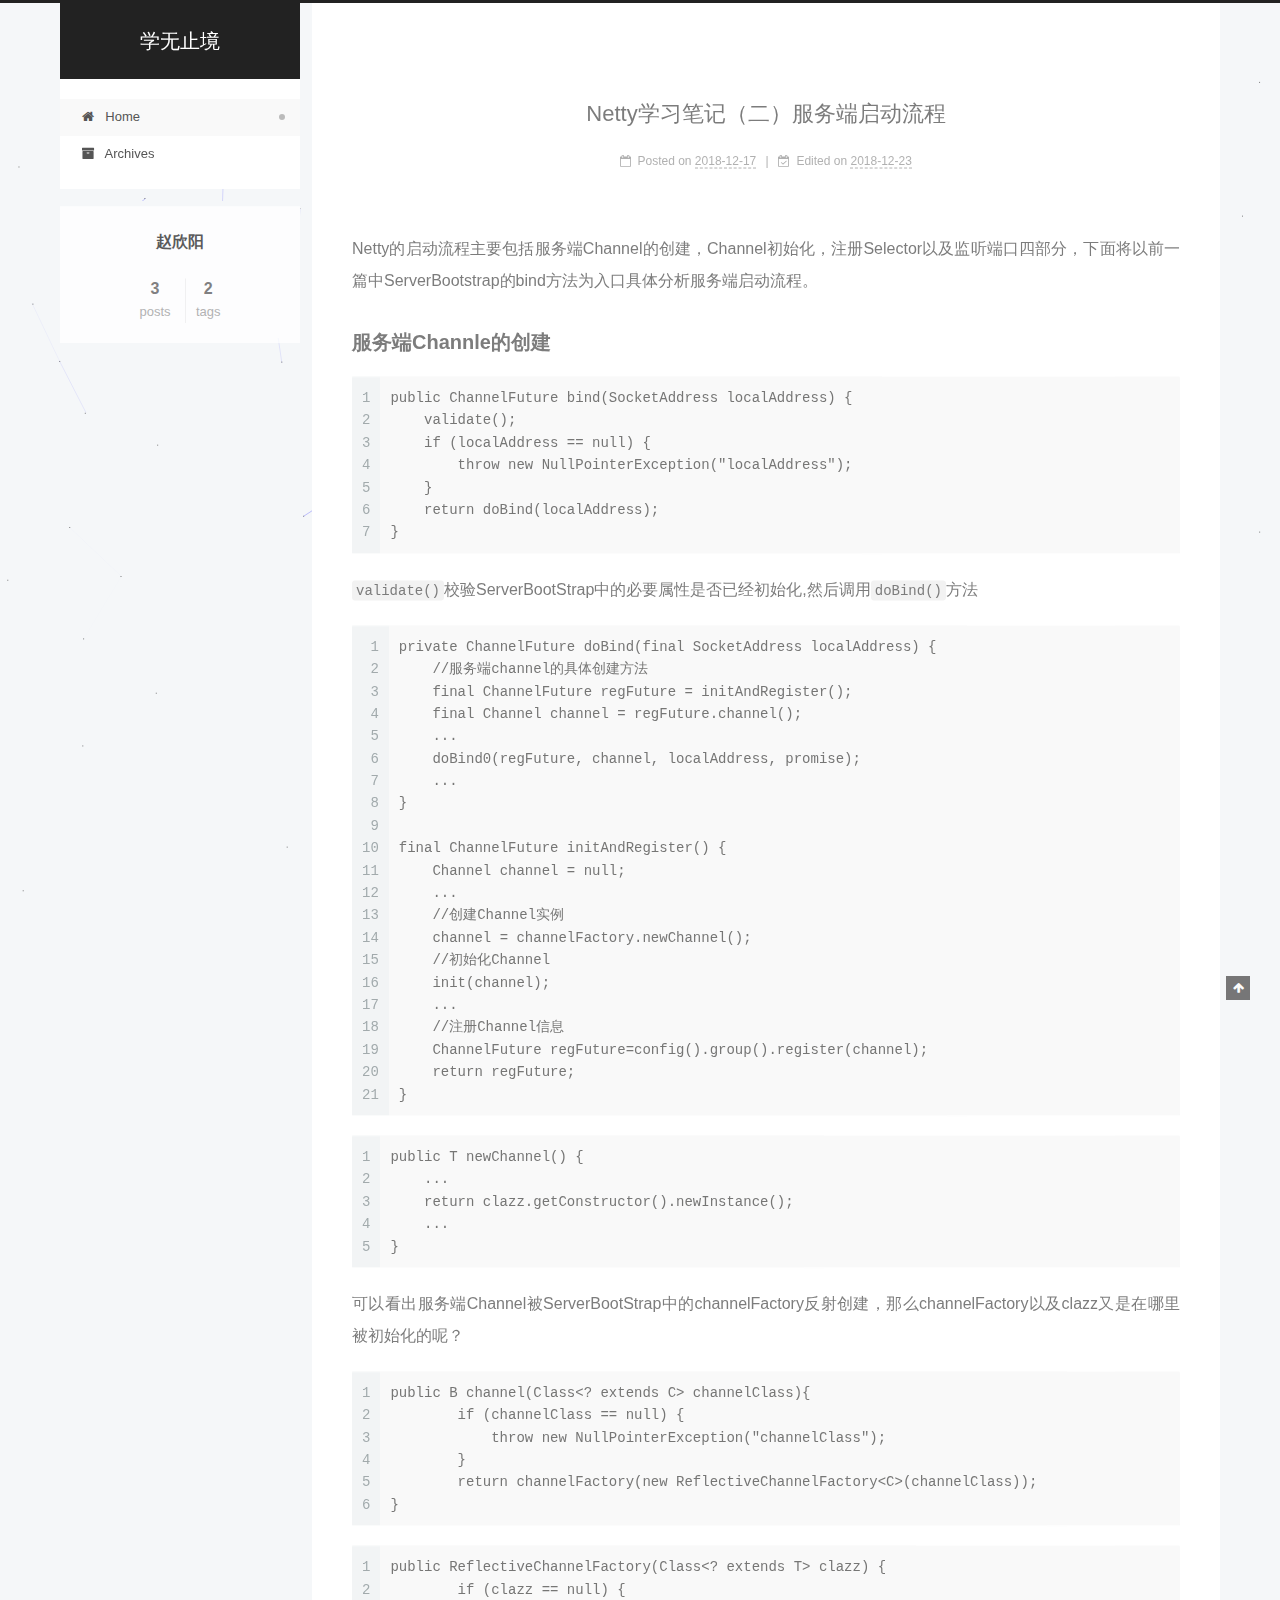
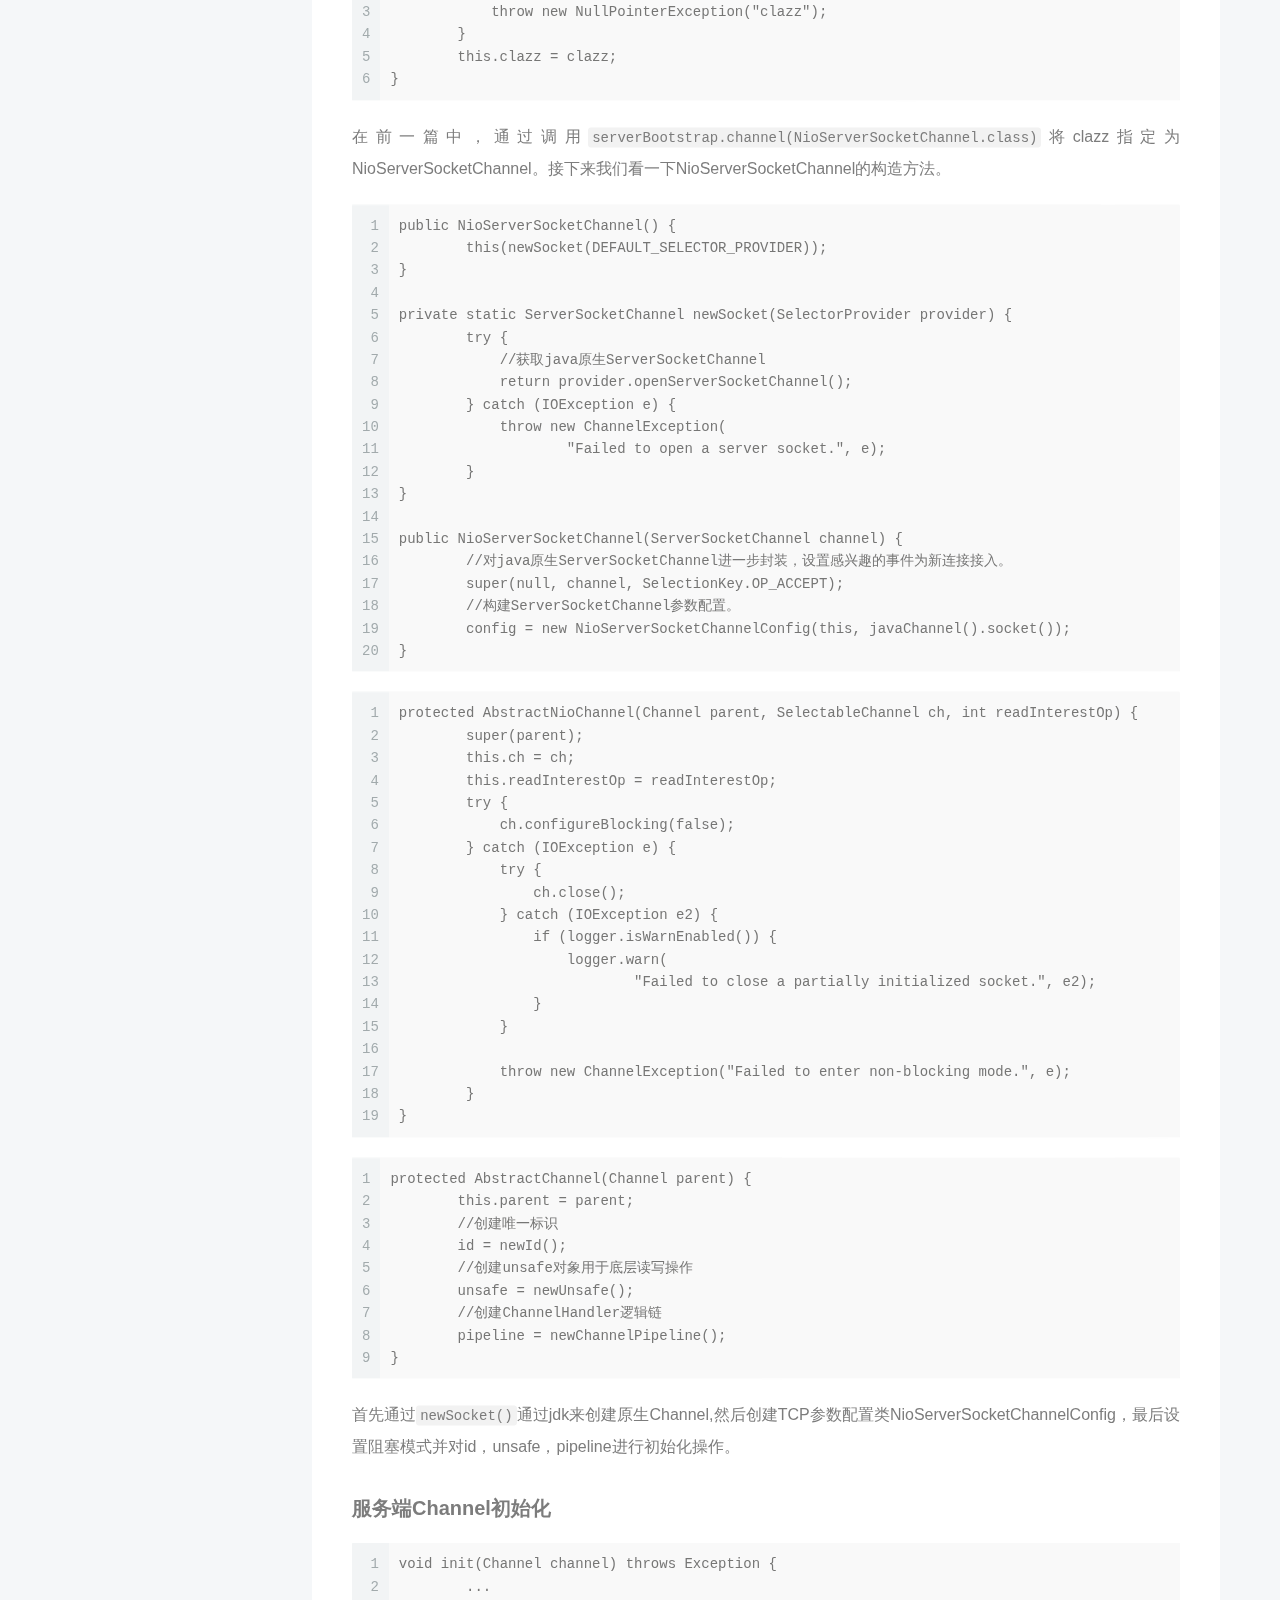
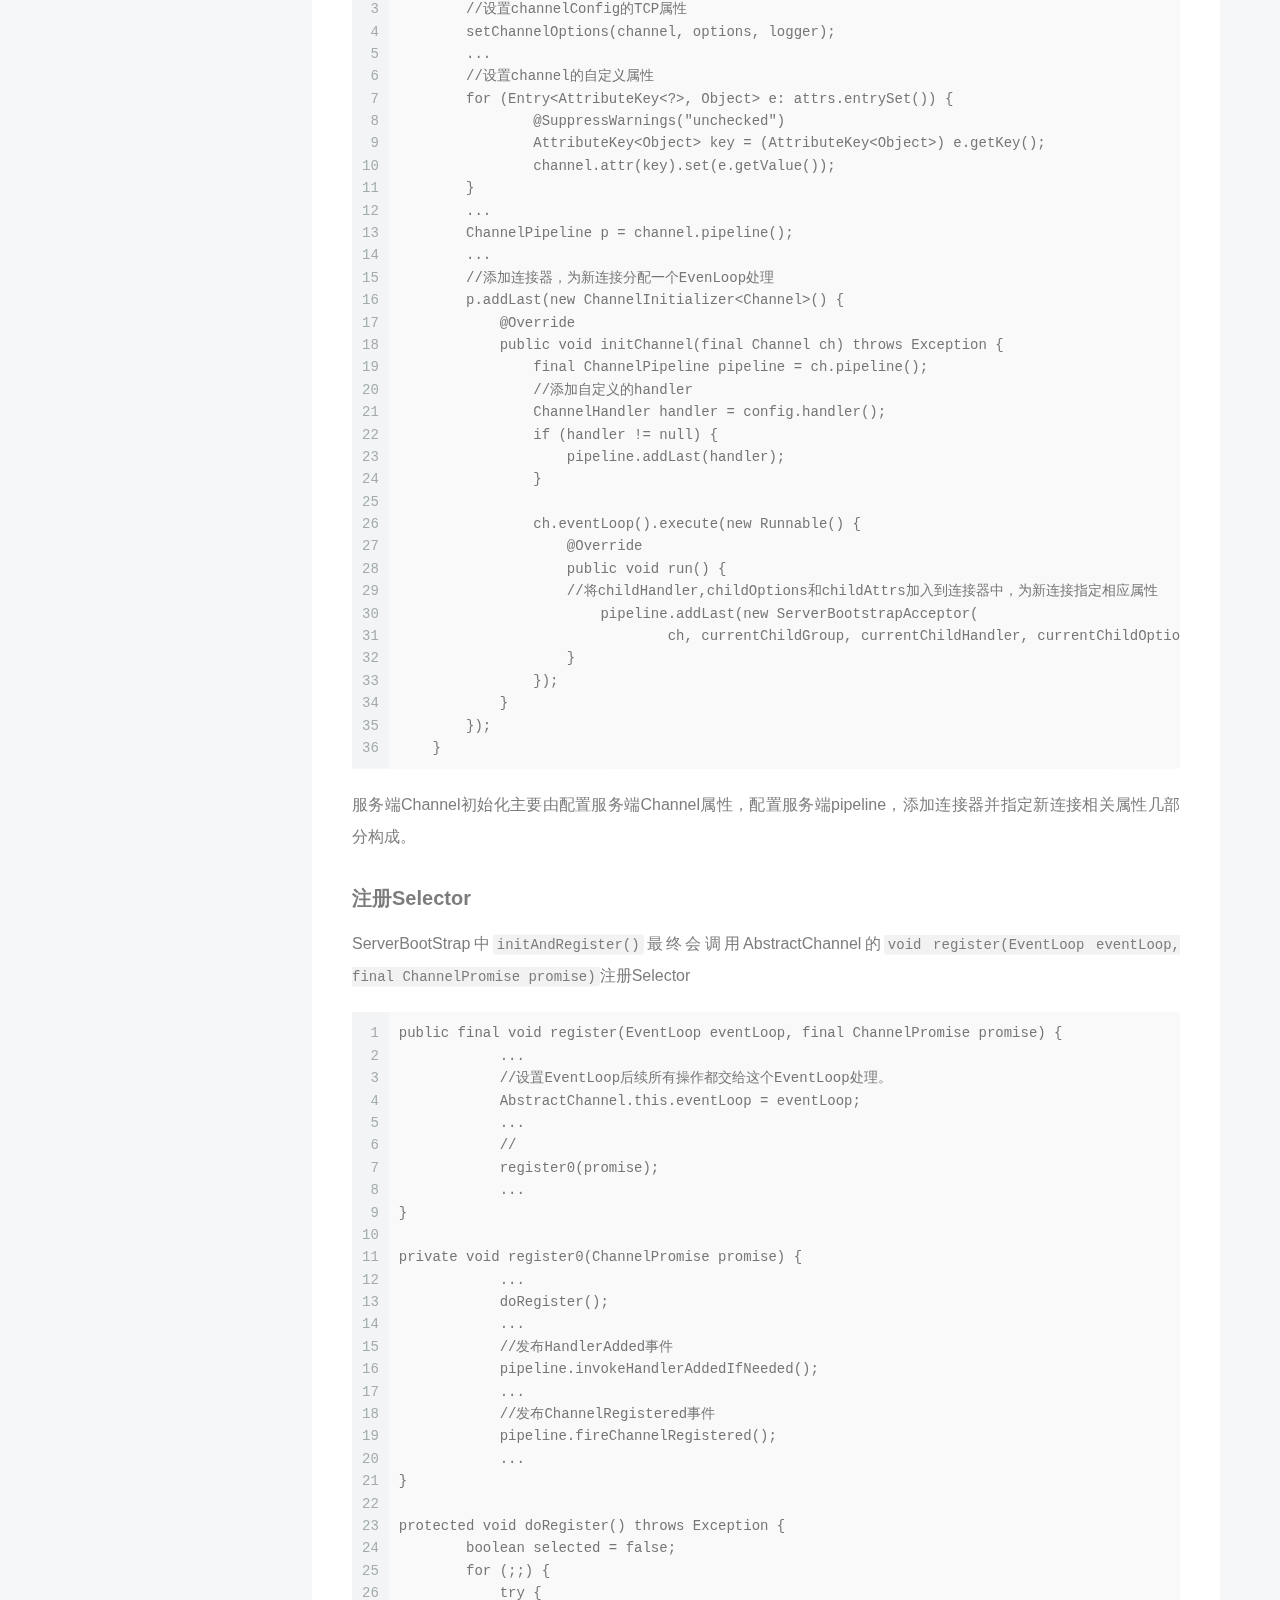
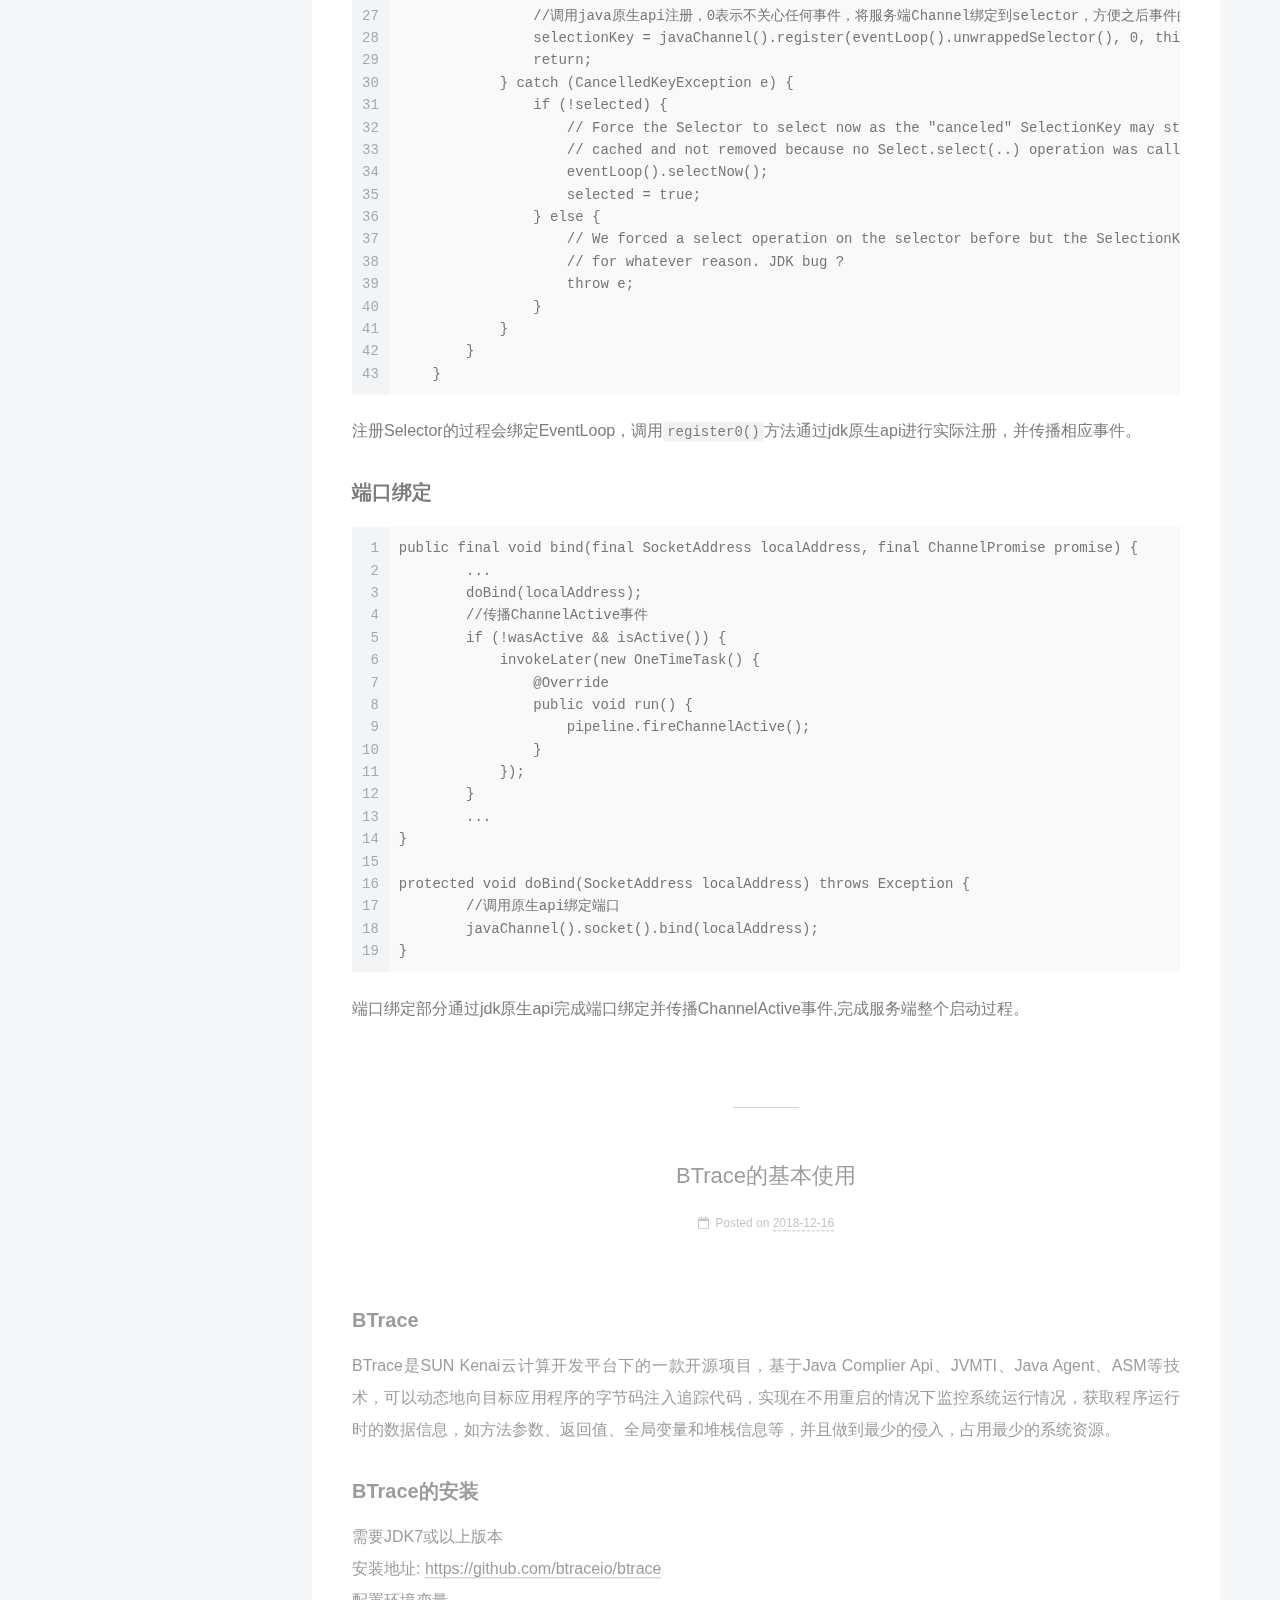
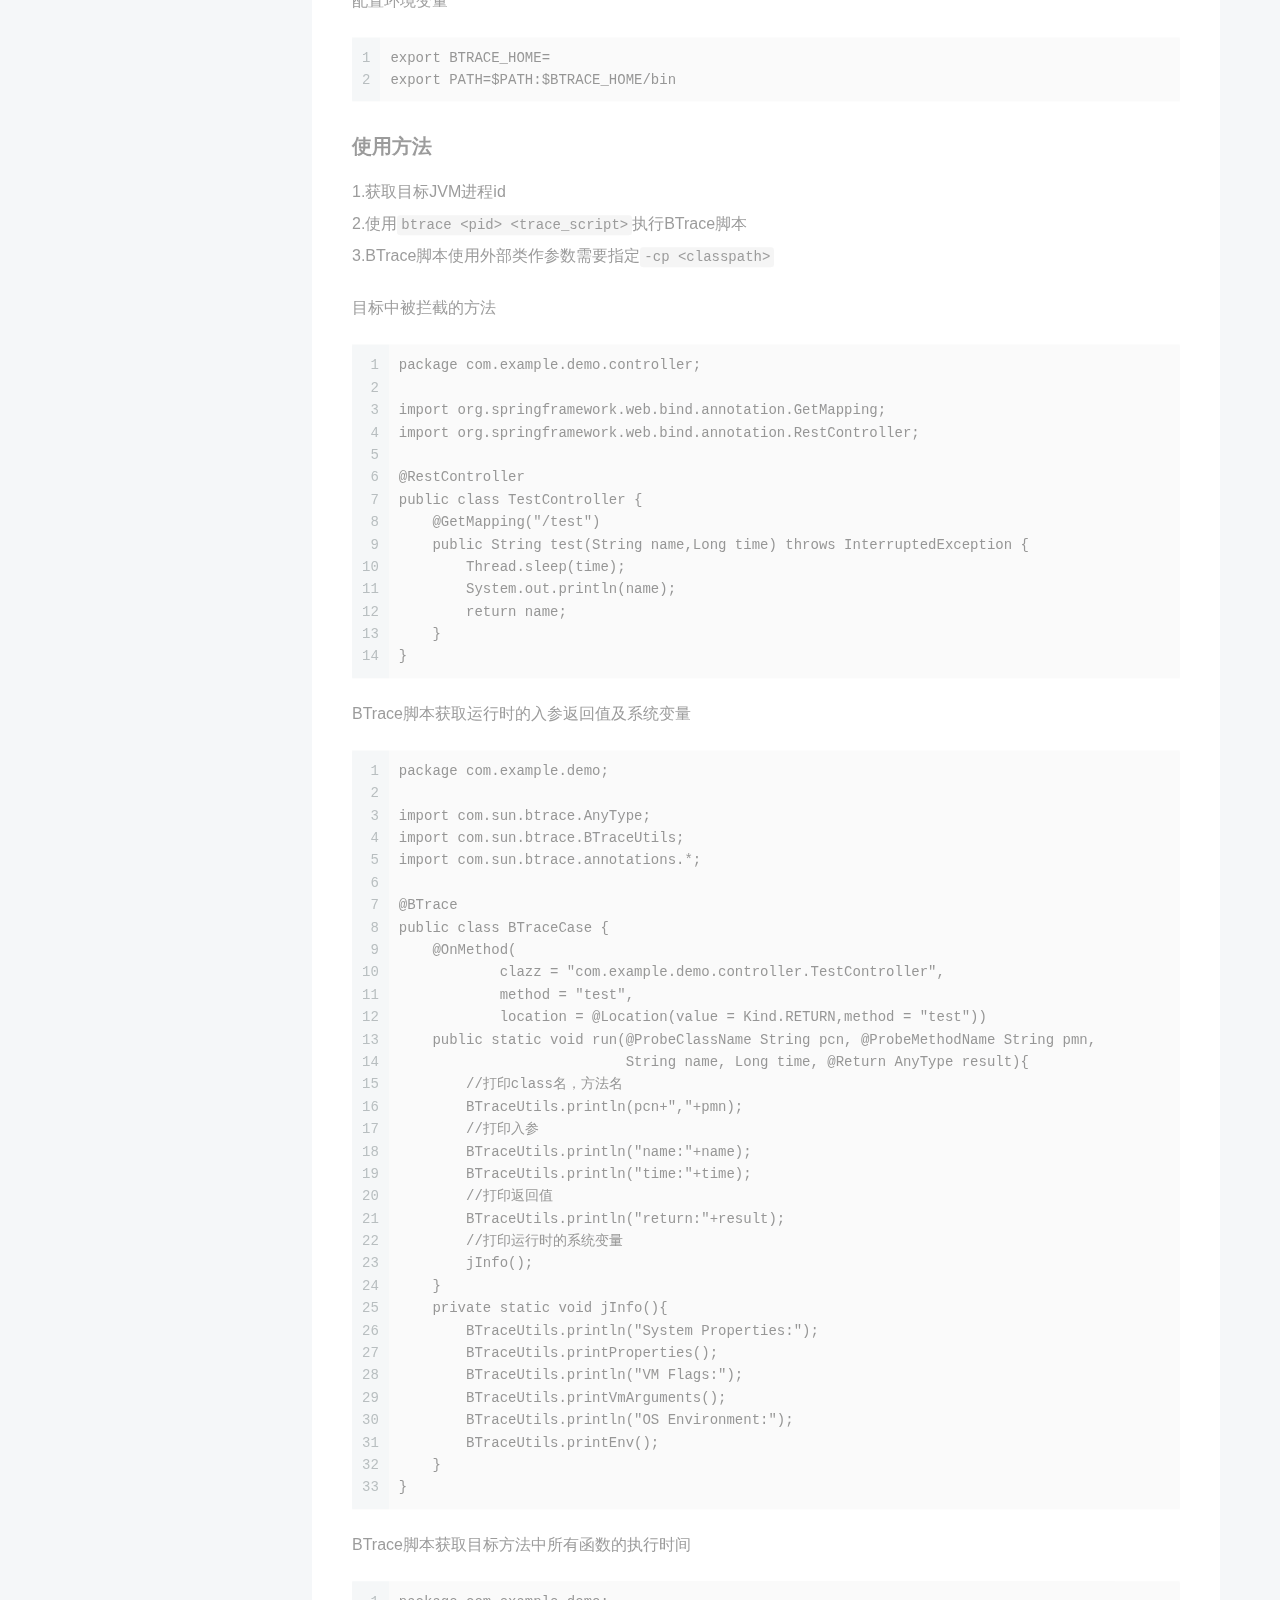
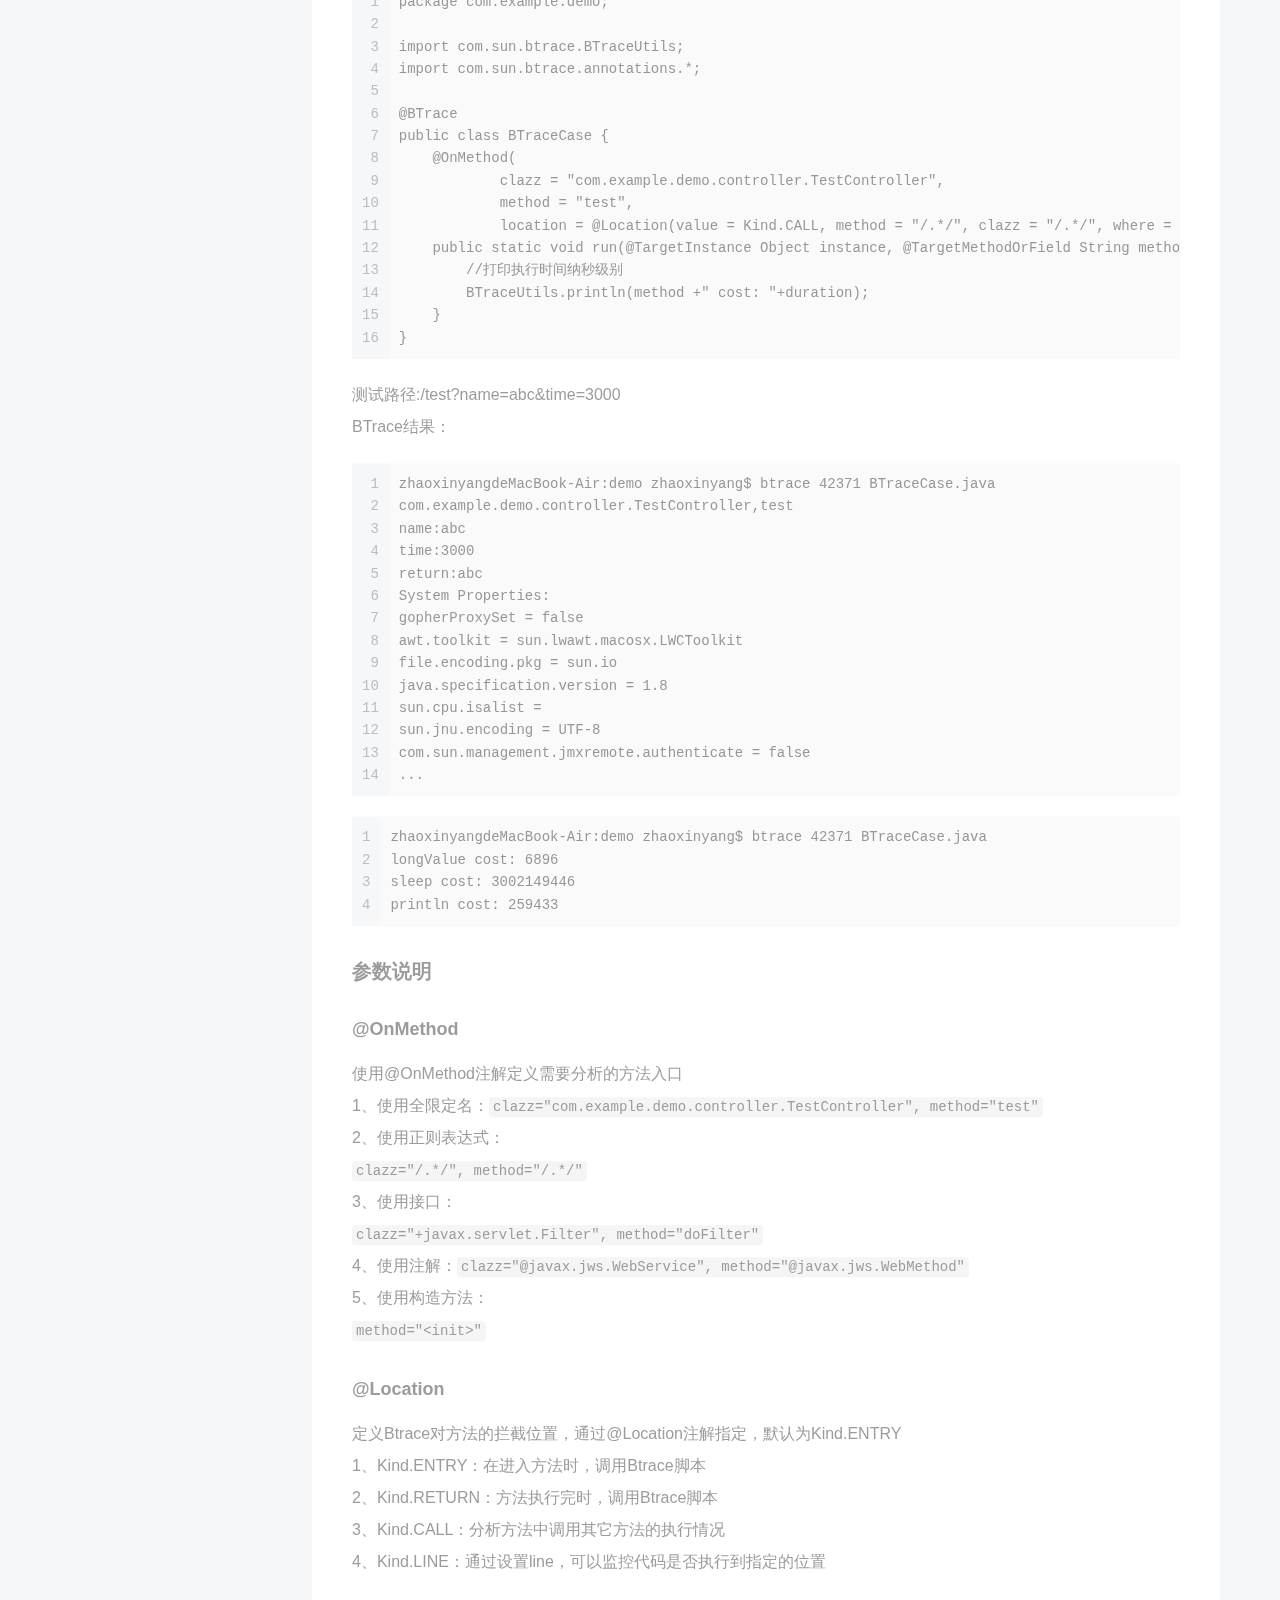
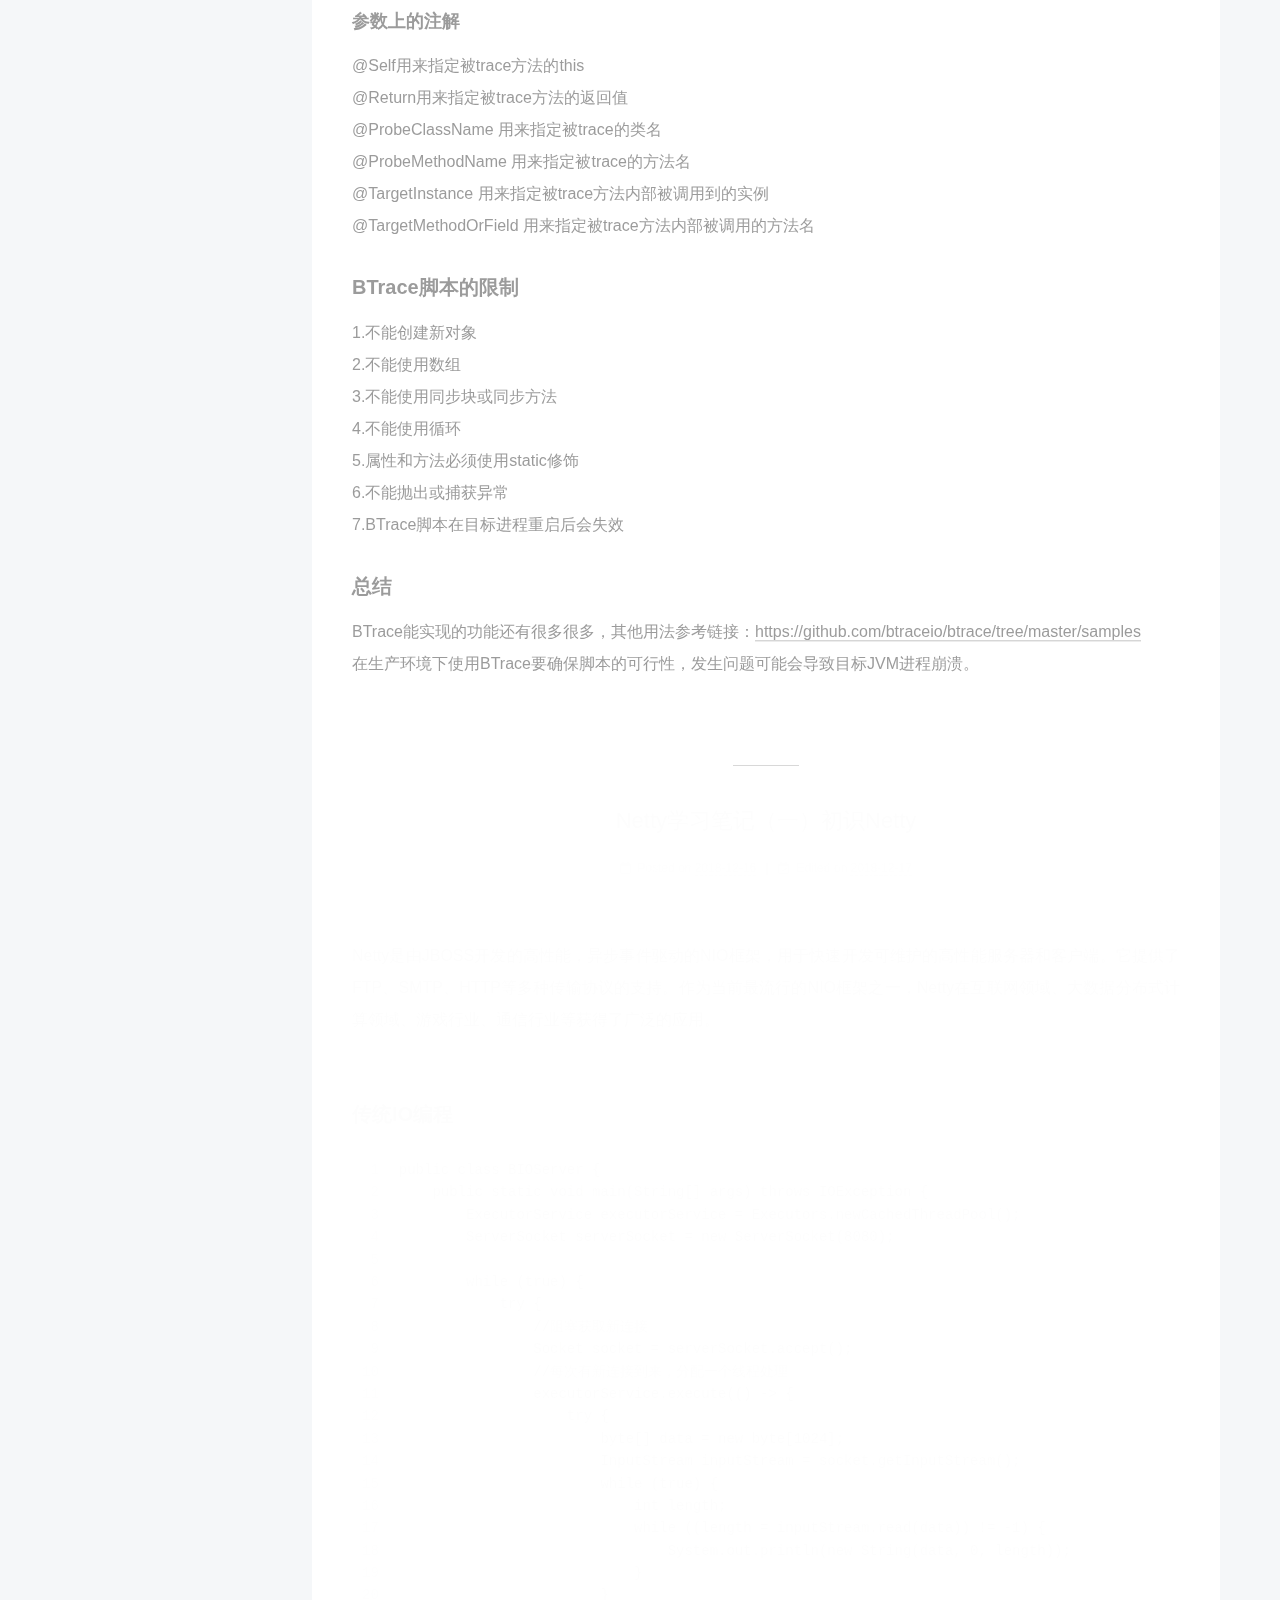
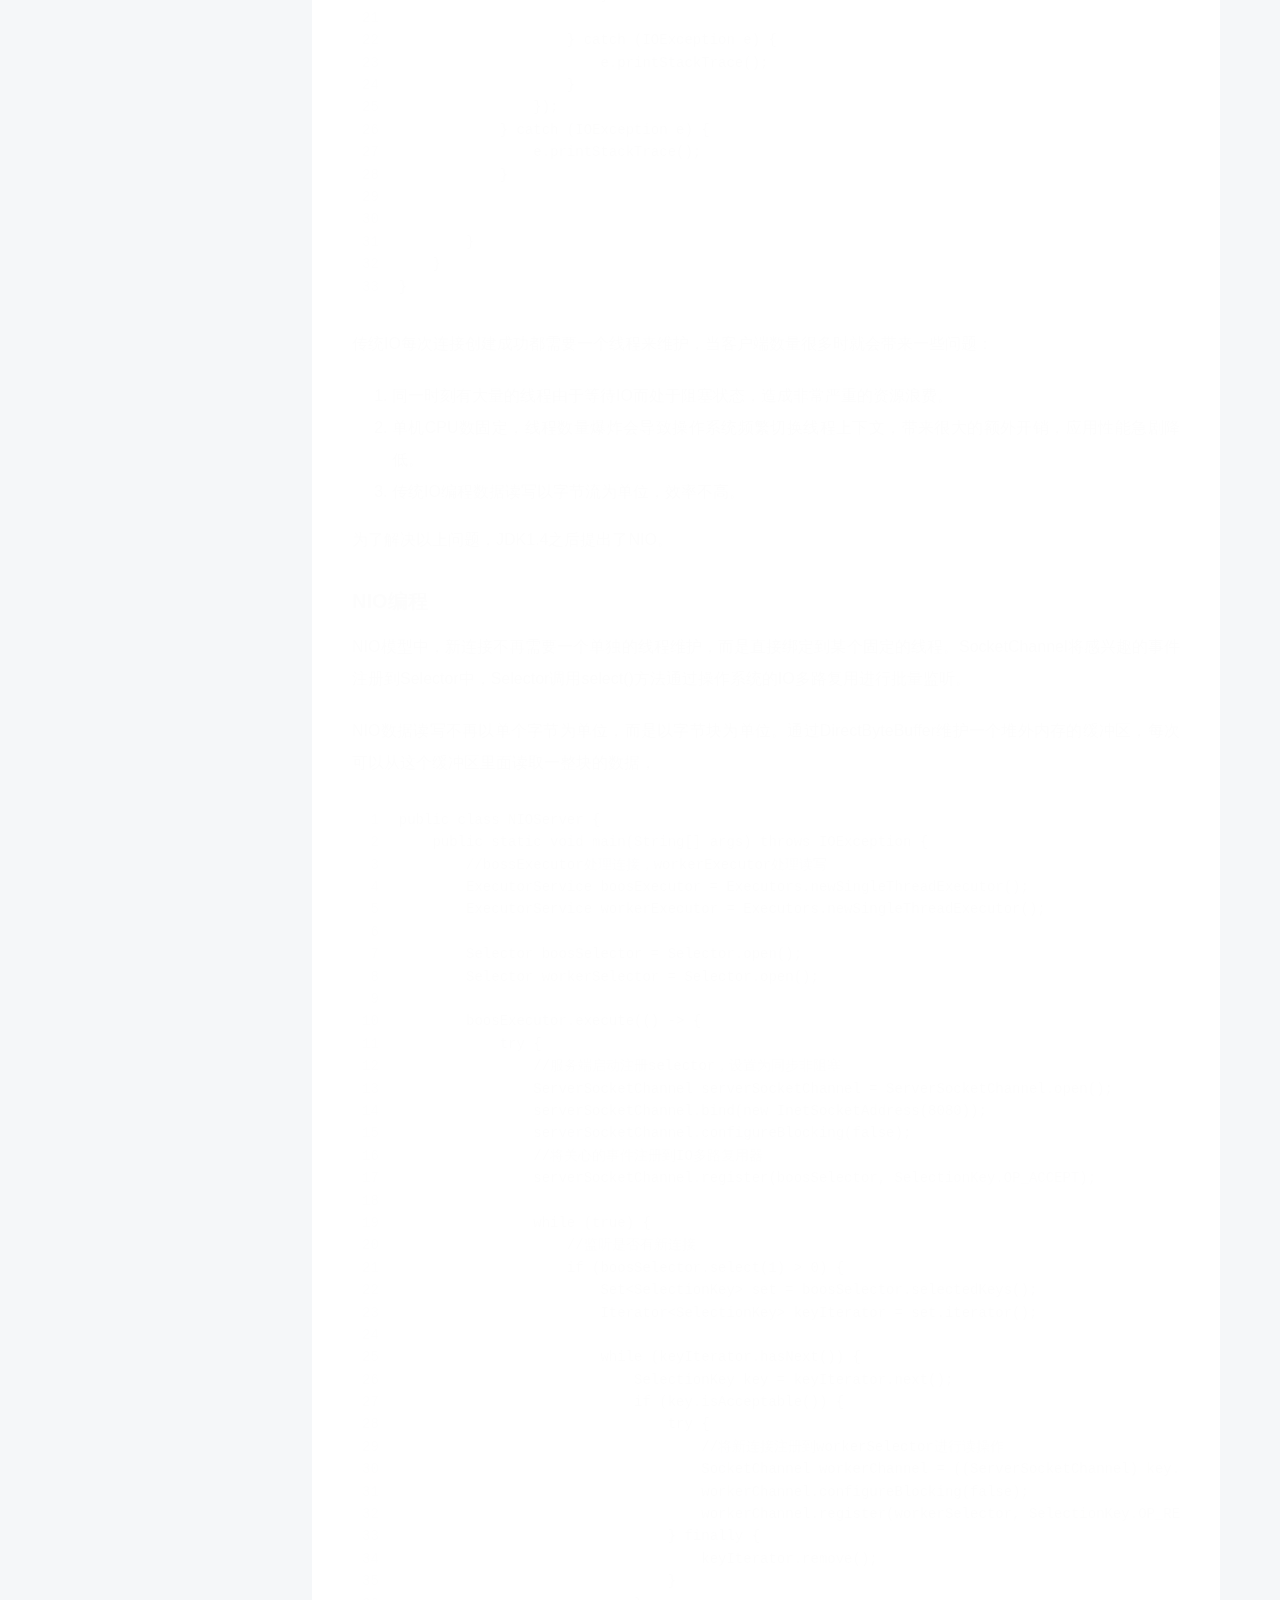
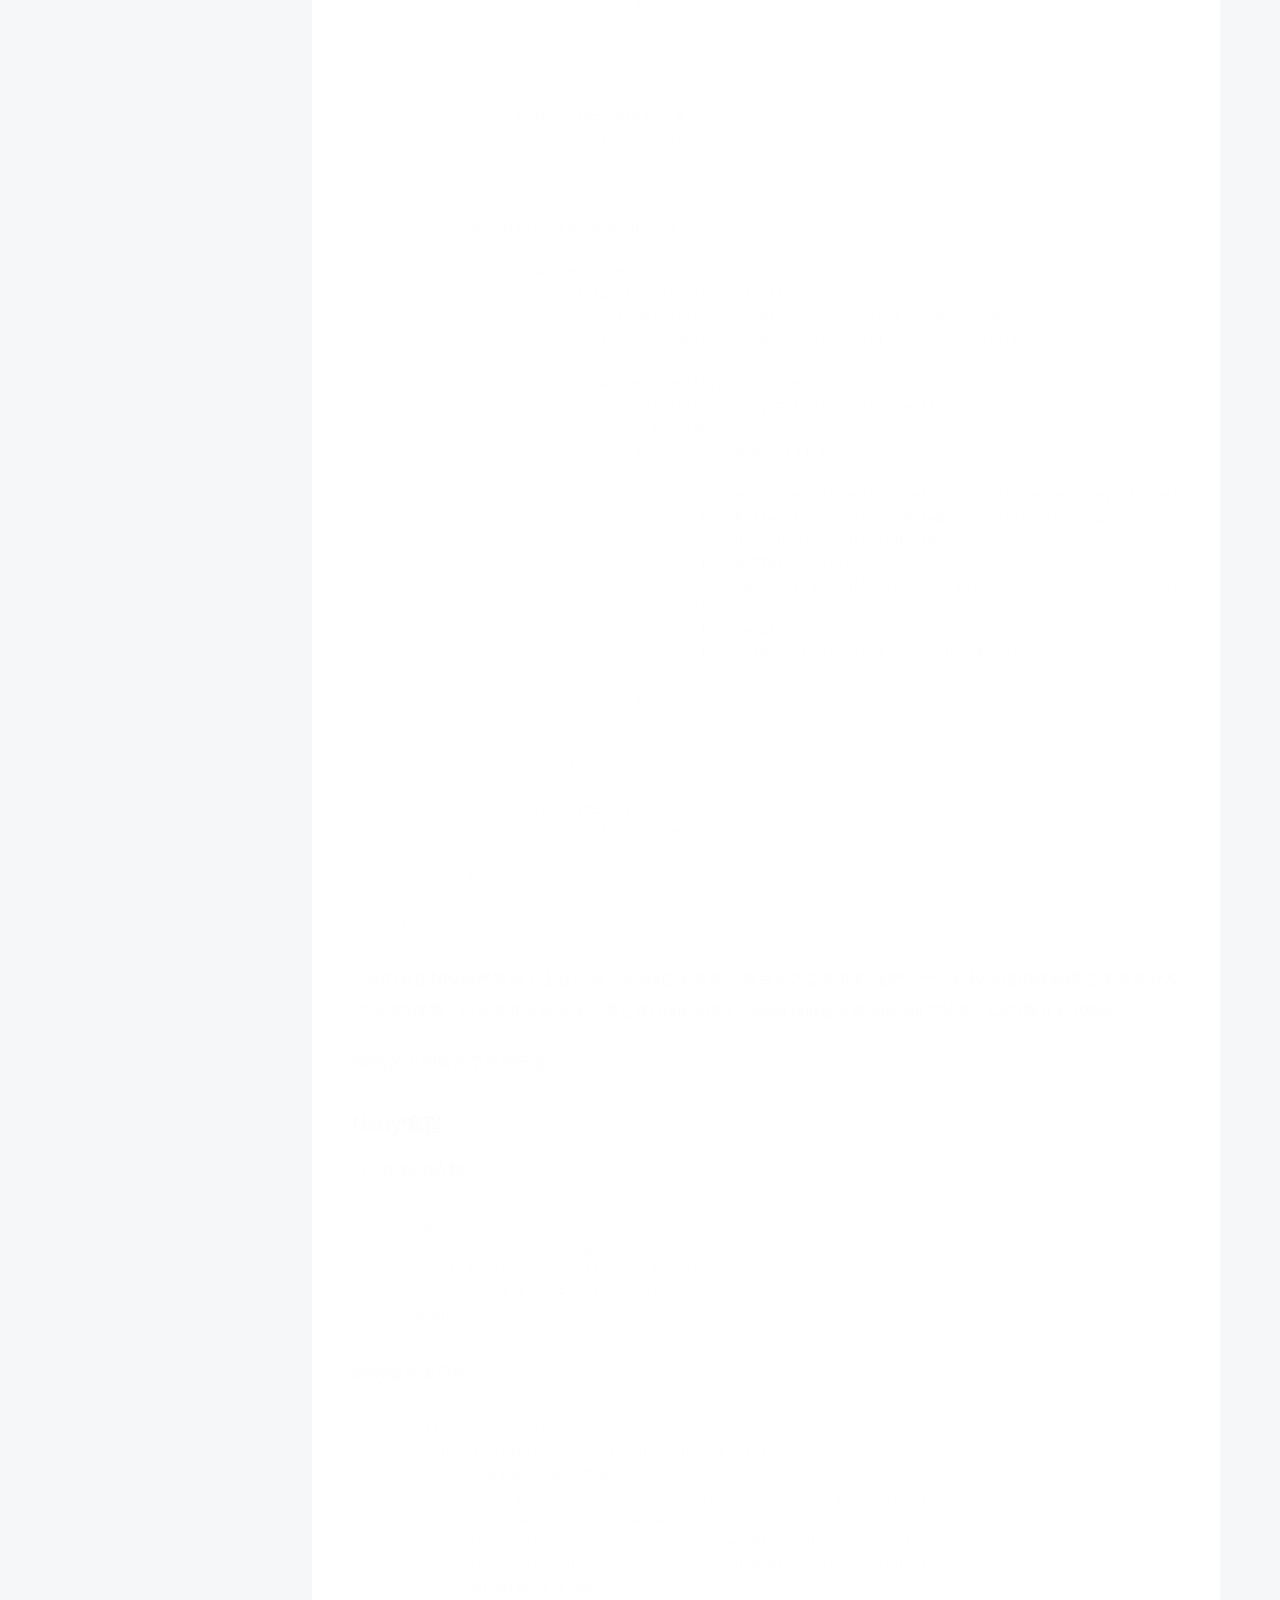
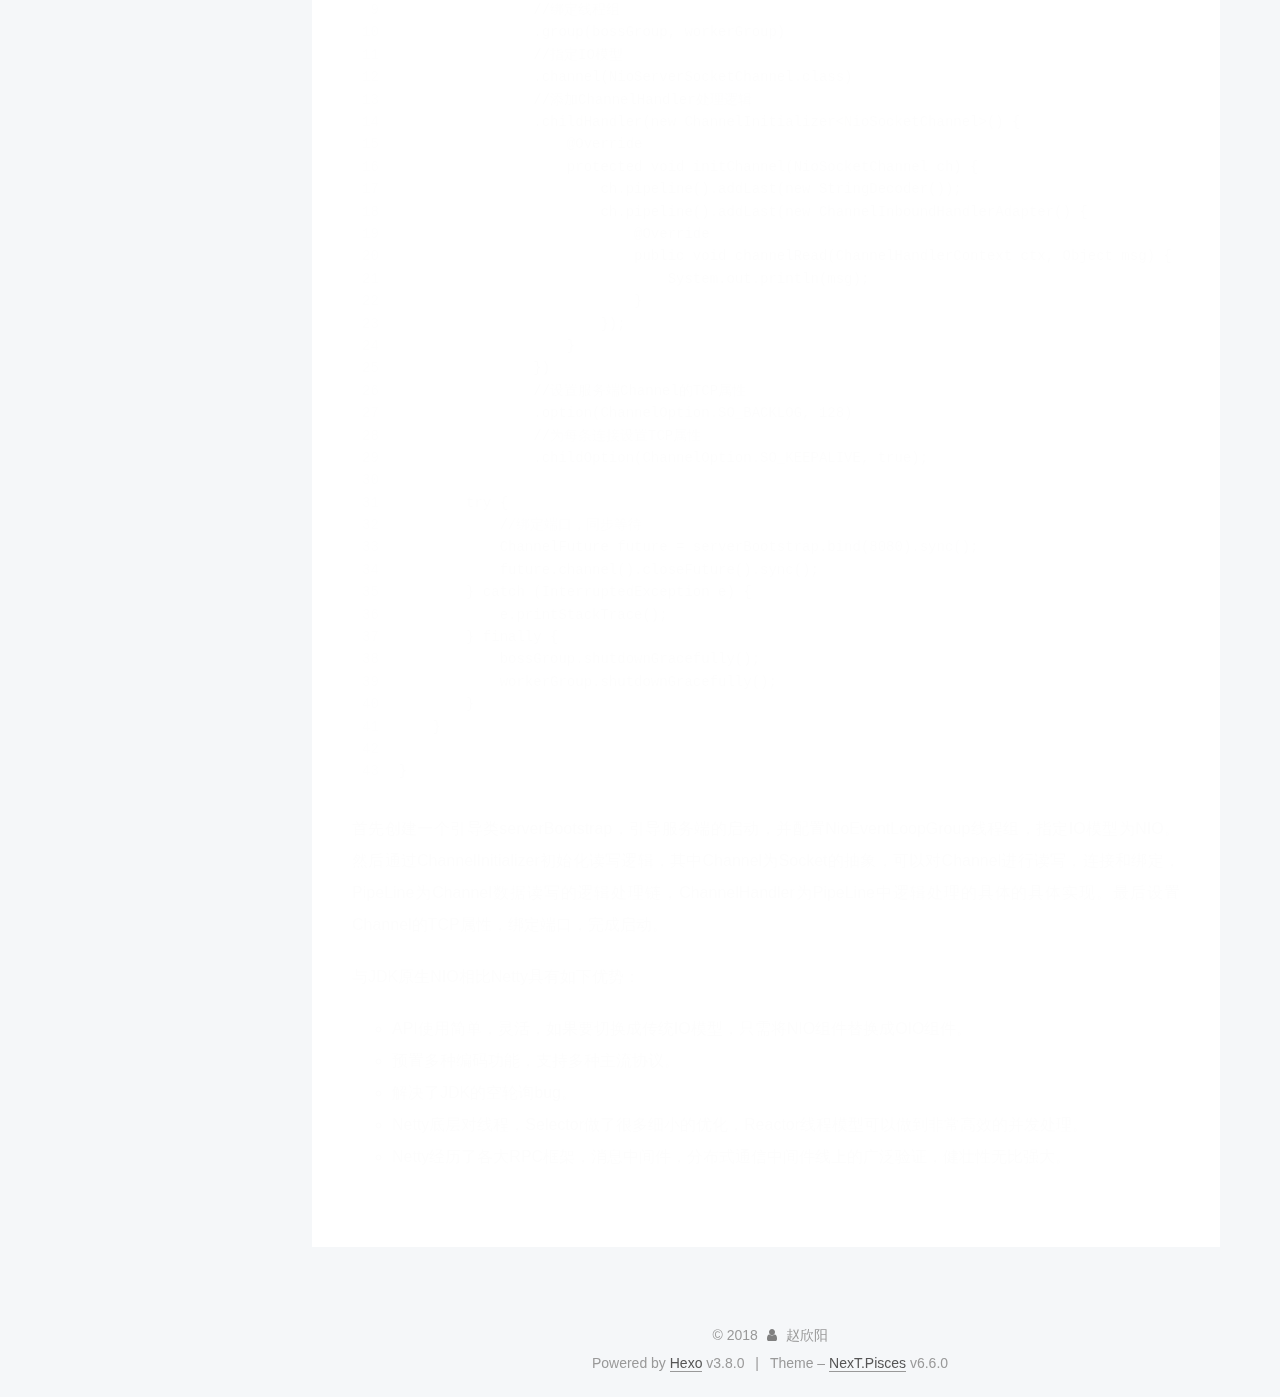
==== commit d2342d7c: "Site updated: 2018-12-23 18:13:14" ====
--- a/index.html
+++ b/index.html
@@ -292,7 +292,7 @@
   
   
   <div class="post-block">
-    <link itemprop="mainEntityOfPage" href="http://yoursite.com/2018/12/16/Netty学习笔记(一) Netty简介/">
+    <link itemprop="mainEntityOfPage" href="http://yoursite.com/2018/12/17/Netty学习笔记（二）服务端启动流程/">
 
     <span hidden itemprop="author" itemscope="" itemtype="http://schema.org/Person">
       <meta itemprop="name" content="赵欣阳">
@@ -312,7 +312,7 @@
           <h1 class="post-title" itemprop="name headline">
                 
                 
-                <a href="/2018/12/16/Netty学习笔记(一) Netty简介/" class="post-title-link" itemprop="http://yoursite.com/index.html">Netty学习笔记（一）初识Netty</a>
+                <a href="/2018/12/17/Netty学习笔记（二）服务端启动流程/" class="post-title-link" itemprop="http://yoursite.com/index.html">Netty学习笔记（二）服务端启动流程</a>
               
             
           </h1>
@@ -337,12 +337,353 @@
                 
               
 
-              <time title="Created: 2018-12-16 18:00:33 / Modified: 18:02:32" itemprop="dateCreated datePublished" datetime="2018-12-16T18:00:33+08:00">2018-12-16</time>
-            
-
-            
-              
-
+              <time title="Created: 2018-12-17 14:44:33" itemprop="dateCreated datePublished" datetime="2018-12-17T14:44:33+08:00">2018-12-17</time>
+            
+
+            
+              
+
+              
+                
+                <span class="post-meta-divider">|</span>
+                
+
+                <span class="post-meta-item-icon">
+                  <i class="fa fa-calendar-check-o"></i>
+                </span>
+                
+                  <span class="post-meta-item-text">Edited on</span>
+                
+                <time title="Modified: 2018-12-23 18:10:35" itemprop="dateModified" datetime="2018-12-23T18:10:35+08:00">2018-12-23</time>
+              
+            
+          </span>
+
+          
+
+          
+            
+          
+
+          
+          
+
+          
+
+          
+
+          
+
+        </div>
+      </header>
+    
+
+    
+    
+    
+    <div class="post-body" itemprop="articleBody">
+
+      
+      
+
+      
+        
+          
+            <p>Netty的启动流程主要包括服务端Channel的创建，Channel初始化，注册Selector以及监听端口四部分，下面将以前一篇中ServerBootstrap的bind方法为入口具体分析服务端启动流程。</p>
+<h2 id="服务端Channle的创建"><a href="#服务端Channle的创建" class="headerlink" title="服务端Channle的创建"></a>服务端Channle的创建</h2><figure class="highlight plain"><table><tr><td class="gutter"><pre><span class="line">1</span><br><span class="line">2</span><br><span class="line">3</span><br><span class="line">4</span><br><span class="line">5</span><br><span class="line">6</span><br><span class="line">7</span><br></pre></td><td class="code"><pre><span class="line">public ChannelFuture bind(SocketAddress localAddress) &#123;</span><br><span class="line">    validate();</span><br><span class="line">    if (localAddress == null) &#123;</span><br><span class="line">        throw new NullPointerException(&quot;localAddress&quot;);</span><br><span class="line">    &#125;</span><br><span class="line">    return doBind(localAddress);</span><br><span class="line">&#125;</span><br></pre></td></tr></table></figure>
+<p><code>validate()</code>校验ServerBootStrap中的必要属性是否已经初始化,然后调用<code>doBind()</code>方法</p>
+<figure class="highlight plain"><table><tr><td class="gutter"><pre><span class="line">1</span><br><span class="line">2</span><br><span class="line">3</span><br><span class="line">4</span><br><span class="line">5</span><br><span class="line">6</span><br><span class="line">7</span><br><span class="line">8</span><br><span class="line">9</span><br><span class="line">10</span><br><span class="line">11</span><br><span class="line">12</span><br><span class="line">13</span><br><span class="line">14</span><br><span class="line">15</span><br><span class="line">16</span><br><span class="line">17</span><br><span class="line">18</span><br><span class="line">19</span><br><span class="line">20</span><br><span class="line">21</span><br></pre></td><td class="code"><pre><span class="line">private ChannelFuture doBind(final SocketAddress localAddress) &#123;</span><br><span class="line">    //服务端channel的具体创建方法</span><br><span class="line">    final ChannelFuture regFuture = initAndRegister();</span><br><span class="line">    final Channel channel = regFuture.channel();</span><br><span class="line">    ...</span><br><span class="line">    doBind0(regFuture, channel, localAddress, promise);</span><br><span class="line">    ...</span><br><span class="line">&#125;</span><br><span class="line"></span><br><span class="line">final ChannelFuture initAndRegister() &#123;</span><br><span class="line">    Channel channel = null;</span><br><span class="line">    ...</span><br><span class="line">    //创建Channel实例</span><br><span class="line">    channel = channelFactory.newChannel();</span><br><span class="line">    //初始化Channel</span><br><span class="line">    init(channel);</span><br><span class="line">    ...</span><br><span class="line">    //注册Channel信息</span><br><span class="line">    ChannelFuture regFuture=config().group().register(channel);</span><br><span class="line">    return regFuture;</span><br><span class="line">&#125;</span><br></pre></td></tr></table></figure>
+<figure class="highlight plain"><table><tr><td class="gutter"><pre><span class="line">1</span><br><span class="line">2</span><br><span class="line">3</span><br><span class="line">4</span><br><span class="line">5</span><br></pre></td><td class="code"><pre><span class="line">public T newChannel() &#123;</span><br><span class="line">    ...</span><br><span class="line">    return clazz.getConstructor().newInstance();</span><br><span class="line">    ...</span><br><span class="line">&#125;</span><br></pre></td></tr></table></figure>
+<p>可以看出服务端Channel被ServerBootStrap中的channelFactory反射创建，那么channelFactory以及clazz又是在哪里被初始化的呢？</p>
+<figure class="highlight plain"><table><tr><td class="gutter"><pre><span class="line">1</span><br><span class="line">2</span><br><span class="line">3</span><br><span class="line">4</span><br><span class="line">5</span><br><span class="line">6</span><br></pre></td><td class="code"><pre><span class="line">public B channel(Class&lt;? extends C&gt; channelClass)&#123;        </span><br><span class="line">        if (channelClass == null) &#123;</span><br><span class="line">            throw new NullPointerException(&quot;channelClass&quot;);</span><br><span class="line">        &#125;</span><br><span class="line">        return channelFactory(new ReflectiveChannelFactory&lt;C&gt;(channelClass));</span><br><span class="line">&#125;</span><br></pre></td></tr></table></figure>
+<figure class="highlight plain"><table><tr><td class="gutter"><pre><span class="line">1</span><br><span class="line">2</span><br><span class="line">3</span><br><span class="line">4</span><br><span class="line">5</span><br><span class="line">6</span><br></pre></td><td class="code"><pre><span class="line">public ReflectiveChannelFactory(Class&lt;? extends T&gt; clazz) &#123;</span><br><span class="line">        if (clazz == null) &#123;</span><br><span class="line">            throw new NullPointerException(&quot;clazz&quot;);</span><br><span class="line">        &#125;</span><br><span class="line">        this.clazz = clazz;</span><br><span class="line">&#125;</span><br></pre></td></tr></table></figure>
+<p>在前一篇中，通过调用<code>serverBootstrap.channel(NioServerSocketChannel.class)</code>将clazz指定为NioServerSocketChannel。接下来我们看一下NioServerSocketChannel的构造方法。</p>
+<figure class="highlight plain"><table><tr><td class="gutter"><pre><span class="line">1</span><br><span class="line">2</span><br><span class="line">3</span><br><span class="line">4</span><br><span class="line">5</span><br><span class="line">6</span><br><span class="line">7</span><br><span class="line">8</span><br><span class="line">9</span><br><span class="line">10</span><br><span class="line">11</span><br><span class="line">12</span><br><span class="line">13</span><br><span class="line">14</span><br><span class="line">15</span><br><span class="line">16</span><br><span class="line">17</span><br><span class="line">18</span><br><span class="line">19</span><br><span class="line">20</span><br></pre></td><td class="code"><pre><span class="line">public NioServerSocketChannel() &#123;</span><br><span class="line">        this(newSocket(DEFAULT_SELECTOR_PROVIDER));</span><br><span class="line">&#125;</span><br><span class="line"></span><br><span class="line">private static ServerSocketChannel newSocket(SelectorProvider provider) &#123;</span><br><span class="line">        try &#123;</span><br><span class="line">            //获取java原生ServerSocketChannel</span><br><span class="line">            return provider.openServerSocketChannel();</span><br><span class="line">        &#125; catch (IOException e) &#123;</span><br><span class="line">            throw new ChannelException(</span><br><span class="line">                    &quot;Failed to open a server socket.&quot;, e);</span><br><span class="line">        &#125;</span><br><span class="line">&#125;</span><br><span class="line"></span><br><span class="line">public NioServerSocketChannel(ServerSocketChannel channel) &#123;</span><br><span class="line">        //对java原生ServerSocketChannel进一步封装，设置感兴趣的事件为新连接接入。</span><br><span class="line">        super(null, channel, SelectionKey.OP_ACCEPT);</span><br><span class="line">        //构建ServerSocketChannel参数配置。</span><br><span class="line">        config = new NioServerSocketChannelConfig(this, javaChannel().socket());</span><br><span class="line">&#125;</span><br></pre></td></tr></table></figure>
+<figure class="highlight plain"><table><tr><td class="gutter"><pre><span class="line">1</span><br><span class="line">2</span><br><span class="line">3</span><br><span class="line">4</span><br><span class="line">5</span><br><span class="line">6</span><br><span class="line">7</span><br><span class="line">8</span><br><span class="line">9</span><br><span class="line">10</span><br><span class="line">11</span><br><span class="line">12</span><br><span class="line">13</span><br><span class="line">14</span><br><span class="line">15</span><br><span class="line">16</span><br><span class="line">17</span><br><span class="line">18</span><br><span class="line">19</span><br></pre></td><td class="code"><pre><span class="line">protected AbstractNioChannel(Channel parent, SelectableChannel ch, int readInterestOp) &#123;</span><br><span class="line">        super(parent);</span><br><span class="line">        this.ch = ch;</span><br><span class="line">        this.readInterestOp = readInterestOp;</span><br><span class="line">        try &#123;</span><br><span class="line">            ch.configureBlocking(false);</span><br><span class="line">        &#125; catch (IOException e) &#123;</span><br><span class="line">            try &#123;</span><br><span class="line">                ch.close();</span><br><span class="line">            &#125; catch (IOException e2) &#123;</span><br><span class="line">                if (logger.isWarnEnabled()) &#123;</span><br><span class="line">                    logger.warn(</span><br><span class="line">                            &quot;Failed to close a partially initialized socket.&quot;, e2);</span><br><span class="line">                &#125;</span><br><span class="line">            &#125;</span><br><span class="line"></span><br><span class="line">            throw new ChannelException(&quot;Failed to enter non-blocking mode.&quot;, e);</span><br><span class="line">        &#125;</span><br><span class="line">&#125;</span><br></pre></td></tr></table></figure>
+<figure class="highlight plain"><table><tr><td class="gutter"><pre><span class="line">1</span><br><span class="line">2</span><br><span class="line">3</span><br><span class="line">4</span><br><span class="line">5</span><br><span class="line">6</span><br><span class="line">7</span><br><span class="line">8</span><br><span class="line">9</span><br></pre></td><td class="code"><pre><span class="line">protected AbstractChannel(Channel parent) &#123;</span><br><span class="line">        this.parent = parent;</span><br><span class="line">        //创建唯一标识</span><br><span class="line">        id = newId();</span><br><span class="line">        //创建unsafe对象用于底层读写操作</span><br><span class="line">        unsafe = newUnsafe();</span><br><span class="line">        //创建ChannelHandler逻辑链</span><br><span class="line">        pipeline = newChannelPipeline();</span><br><span class="line">&#125;</span><br></pre></td></tr></table></figure>
+<p>首先通过<code>newSocket()</code>通过jdk来创建原生Channel,然后创建TCP参数配置类NioServerSocketChannelConfig，最后设置阻塞模式并对id，unsafe，pipeline进行初始化操作。</p>
+<h2 id="服务端Channel初始化"><a href="#服务端Channel初始化" class="headerlink" title="服务端Channel初始化"></a>服务端Channel初始化</h2><figure class="highlight plain"><table><tr><td class="gutter"><pre><span class="line">1</span><br><span class="line">2</span><br><span class="line">3</span><br><span class="line">4</span><br><span class="line">5</span><br><span class="line">6</span><br><span class="line">7</span><br><span class="line">8</span><br><span class="line">9</span><br><span class="line">10</span><br><span class="line">11</span><br><span class="line">12</span><br><span class="line">13</span><br><span class="line">14</span><br><span class="line">15</span><br><span class="line">16</span><br><span class="line">17</span><br><span class="line">18</span><br><span class="line">19</span><br><span class="line">20</span><br><span class="line">21</span><br><span class="line">22</span><br><span class="line">23</span><br><span class="line">24</span><br><span class="line">25</span><br><span class="line">26</span><br><span class="line">27</span><br><span class="line">28</span><br><span class="line">29</span><br><span class="line">30</span><br><span class="line">31</span><br><span class="line">32</span><br><span class="line">33</span><br><span class="line">34</span><br><span class="line">35</span><br><span class="line">36</span><br></pre></td><td class="code"><pre><span class="line">void init(Channel channel) throws Exception &#123;</span><br><span class="line">        ...</span><br><span class="line">        //设置channelConfig的TCP属性</span><br><span class="line">        setChannelOptions(channel, options, logger);</span><br><span class="line">        ...</span><br><span class="line">        //设置channel的自定义属性</span><br><span class="line">        for (Entry&lt;AttributeKey&lt;?&gt;, Object&gt; e: attrs.entrySet()) &#123;</span><br><span class="line">                @SuppressWarnings(&quot;unchecked&quot;)</span><br><span class="line">                AttributeKey&lt;Object&gt; key = (AttributeKey&lt;Object&gt;) e.getKey();</span><br><span class="line">                channel.attr(key).set(e.getValue());</span><br><span class="line">        &#125;</span><br><span class="line">        ...</span><br><span class="line">        ChannelPipeline p = channel.pipeline();</span><br><span class="line">        ...</span><br><span class="line">        //添加连接器，为新连接分配一个EvenLoop处理</span><br><span class="line">        p.addLast(new ChannelInitializer&lt;Channel&gt;() &#123;</span><br><span class="line">            @Override</span><br><span class="line">            public void initChannel(final Channel ch) throws Exception &#123;</span><br><span class="line">                final ChannelPipeline pipeline = ch.pipeline();</span><br><span class="line">                //添加自定义的handler</span><br><span class="line">                ChannelHandler handler = config.handler();</span><br><span class="line">                if (handler != null) &#123;</span><br><span class="line">                    pipeline.addLast(handler);</span><br><span class="line">                &#125;</span><br><span class="line"></span><br><span class="line">                ch.eventLoop().execute(new Runnable() &#123;</span><br><span class="line">                    @Override</span><br><span class="line">                    public void run() &#123;</span><br><span class="line">                    //将childHandler,childOptions和childAttrs加入到连接器中，为新连接指定相应属性</span><br><span class="line">                        pipeline.addLast(new ServerBootstrapAcceptor(</span><br><span class="line">                                ch, currentChildGroup, currentChildHandler, currentChildOptions, currentChildAttrs));</span><br><span class="line">                    &#125;</span><br><span class="line">                &#125;);</span><br><span class="line">            &#125;</span><br><span class="line">        &#125;);</span><br><span class="line">    &#125;</span><br></pre></td></tr></table></figure>
+<p>服务端Channel初始化主要由配置服务端Channel属性，配置服务端pipeline，添加连接器并指定新连接相关属性几部分构成。</p>
+<h2 id="注册Selector"><a href="#注册Selector" class="headerlink" title="注册Selector"></a>注册Selector</h2><p>ServerBootStrap中<code>initAndRegister()</code>最终会调用AbstractChannel的<code>void register(EventLoop eventLoop, final ChannelPromise promise)</code>注册Selector<br><figure class="highlight plain"><table><tr><td class="gutter"><pre><span class="line">1</span><br><span class="line">2</span><br><span class="line">3</span><br><span class="line">4</span><br><span class="line">5</span><br><span class="line">6</span><br><span class="line">7</span><br><span class="line">8</span><br><span class="line">9</span><br><span class="line">10</span><br><span class="line">11</span><br><span class="line">12</span><br><span class="line">13</span><br><span class="line">14</span><br><span class="line">15</span><br><span class="line">16</span><br><span class="line">17</span><br><span class="line">18</span><br><span class="line">19</span><br><span class="line">20</span><br><span class="line">21</span><br><span class="line">22</span><br><span class="line">23</span><br><span class="line">24</span><br><span class="line">25</span><br><span class="line">26</span><br><span class="line">27</span><br><span class="line">28</span><br><span class="line">29</span><br><span class="line">30</span><br><span class="line">31</span><br><span class="line">32</span><br><span class="line">33</span><br><span class="line">34</span><br><span class="line">35</span><br><span class="line">36</span><br><span class="line">37</span><br><span class="line">38</span><br><span class="line">39</span><br><span class="line">40</span><br><span class="line">41</span><br><span class="line">42</span><br><span class="line">43</span><br></pre></td><td class="code"><pre><span class="line">public final void register(EventLoop eventLoop, final ChannelPromise promise) &#123;</span><br><span class="line">            ...</span><br><span class="line">            //设置EventLoop后续所有操作都交给这个EventLoop处理。</span><br><span class="line">            AbstractChannel.this.eventLoop = eventLoop;</span><br><span class="line">            ...</span><br><span class="line">            //</span><br><span class="line">            register0(promise);</span><br><span class="line">            ...</span><br><span class="line">&#125;</span><br><span class="line"></span><br><span class="line">private void register0(ChannelPromise promise) &#123;</span><br><span class="line">            ...</span><br><span class="line">            doRegister();</span><br><span class="line">            ...</span><br><span class="line">            //发布HandlerAdded事件</span><br><span class="line">            pipeline.invokeHandlerAddedIfNeeded();</span><br><span class="line">            ...</span><br><span class="line">            //发布ChannelRegistered事件</span><br><span class="line">            pipeline.fireChannelRegistered();</span><br><span class="line">            ...</span><br><span class="line">&#125;</span><br><span class="line"></span><br><span class="line">protected void doRegister() throws Exception &#123;</span><br><span class="line">        boolean selected = false;</span><br><span class="line">        for (;;) &#123;</span><br><span class="line">            try &#123;</span><br><span class="line">                //调用java原生api注册，0表示不关心任何事件，将服务端Channel绑定到selector，方便之后事件的传播。</span><br><span class="line">                selectionKey = javaChannel().register(eventLoop().unwrappedSelector(), 0, this);</span><br><span class="line">                return;</span><br><span class="line">            &#125; catch (CancelledKeyException e) &#123;</span><br><span class="line">                if (!selected) &#123;</span><br><span class="line">                    // Force the Selector to select now as the &quot;canceled&quot; SelectionKey may still be</span><br><span class="line">                    // cached and not removed because no Select.select(..) operation was called yet.</span><br><span class="line">                    eventLoop().selectNow();</span><br><span class="line">                    selected = true;</span><br><span class="line">                &#125; else &#123;</span><br><span class="line">                    // We forced a select operation on the selector before but the SelectionKey is still cached</span><br><span class="line">                    // for whatever reason. JDK bug ?</span><br><span class="line">                    throw e;</span><br><span class="line">                &#125;</span><br><span class="line">            &#125;</span><br><span class="line">        &#125;</span><br><span class="line">    &#125;</span><br></pre></td></tr></table></figure></p>
+<p>注册Selector的过程会绑定EventLoop，调用<code>register0()</code>方法通过jdk原生api进行实际注册，并传播相应事件。</p>
+<h2 id="端口绑定"><a href="#端口绑定" class="headerlink" title="端口绑定"></a>端口绑定</h2><figure class="highlight plain"><table><tr><td class="gutter"><pre><span class="line">1</span><br><span class="line">2</span><br><span class="line">3</span><br><span class="line">4</span><br><span class="line">5</span><br><span class="line">6</span><br><span class="line">7</span><br><span class="line">8</span><br><span class="line">9</span><br><span class="line">10</span><br><span class="line">11</span><br><span class="line">12</span><br><span class="line">13</span><br><span class="line">14</span><br><span class="line">15</span><br><span class="line">16</span><br><span class="line">17</span><br><span class="line">18</span><br><span class="line">19</span><br></pre></td><td class="code"><pre><span class="line">public final void bind(final SocketAddress localAddress, final ChannelPromise promise) &#123;</span><br><span class="line">        ...</span><br><span class="line">        doBind(localAddress);</span><br><span class="line">        //传播ChannelActive事件</span><br><span class="line">        if (!wasActive &amp;&amp; isActive()) &#123;</span><br><span class="line">            invokeLater(new OneTimeTask() &#123;</span><br><span class="line">                @Override</span><br><span class="line">                public void run() &#123;</span><br><span class="line">                    pipeline.fireChannelActive();</span><br><span class="line">                &#125;</span><br><span class="line">            &#125;);</span><br><span class="line">        &#125;</span><br><span class="line">        ...</span><br><span class="line">&#125;</span><br><span class="line"></span><br><span class="line">protected void doBind(SocketAddress localAddress) throws Exception &#123;</span><br><span class="line">        //调用原生api绑定端口</span><br><span class="line">        javaChannel().socket().bind(localAddress);</span><br><span class="line">&#125;</span><br></pre></td></tr></table></figure>
+<p>端口绑定部分通过jdk原生api完成端口绑定并传播ChannelActive事件,完成服务端整个启动过程。</p>
+
+          
+        
+      
+    </div>
+
+    
+
+    
+    
+    
+
+    
+
+    
+      
+    
+    
+
+    
+
+    <footer class="post-footer">
+      
+
+      
+
+      
+
+      
+      
+        <div class="post-eof"></div>
+      
+    </footer>
+  </div>
+  
+  
+  
+  </article>
+
+
+    
+      
+
+  
+
+  
+  
+  
+
+  
+
+  <article class="post post-type-normal" itemscope="" itemtype="http://schema.org/Article">
+  
+  
+  
+  <div class="post-block">
+    <link itemprop="mainEntityOfPage" href="http://yoursite.com/2018/12/16/BTrace的基本使用/">
+
+    <span hidden itemprop="author" itemscope="" itemtype="http://schema.org/Person">
+      <meta itemprop="name" content="赵欣阳">
+      <meta itemprop="description" content="">
+      <meta itemprop="image" content="/images/avatar.gif">
+    </span>
+
+    <span hidden itemprop="publisher" itemscope="" itemtype="http://schema.org/Organization">
+      <meta itemprop="name" content="学无止境">
+    </span>
+
+    
+      <header class="post-header">
+
+        
+        
+          <h1 class="post-title" itemprop="name headline">
+                
+                
+                <a href="/2018/12/16/BTrace的基本使用/" class="post-title-link" itemprop="http://yoursite.com/index.html">BTrace的基本使用</a>
+              
+            
+          </h1>
+        
+
+        <div class="post-meta">
+          <span class="post-time">
+
+            
+            
+            
+
+            
+              <span class="post-meta-item-icon">
+                <i class="fa fa-calendar-o"></i>
+              </span>
+              
+                <span class="post-meta-item-text">Posted on</span>
+              
+
+              
+                
+              
+
+              <time title="Created: 2018-12-16 18:00:33 / Modified: 18:02:35" itemprop="dateCreated datePublished" datetime="2018-12-16T18:00:33+08:00">2018-12-16</time>
+            
+
+            
+              
+
+              
+            
+          </span>
+
+          
+
+          
+            
+          
+
+          
+          
+
+          
+
+          
+
+          
+
+        </div>
+      </header>
+    
+
+    
+    
+    
+    <div class="post-body" itemprop="articleBody">
+
+      
+      
+
+      
+        
+          
+            <h2 id="BTrace"><a href="#BTrace" class="headerlink" title="BTrace"></a>BTrace</h2><p>BTrace是SUN Kenai云计算开发平台下的一款开源项目，基于Java Complier Api、JVMTI、Java Agent、ASM等技术，可以动态地向目标应用程序的字节码注入追踪代码，实现在不用重启的情况下监控系统运行情况，获取程序运行时的数据信息，如方法参数、返回值、全局变量和堆栈信息等，并且做到最少的侵入，占用最少的系统资源。</p>
+<h2 id="BTrace的安装"><a href="#BTrace的安装" class="headerlink" title="BTrace的安装"></a>BTrace的安装</h2><p>需要JDK7或以上版本<br>安装地址: <a href="https://github.com/btraceio/btrace" target="_blank" rel="noopener">https://github.com/btraceio/btrace</a><br>配置环境变量<br><figure class="highlight plain"><table><tr><td class="gutter"><pre><span class="line">1</span><br><span class="line">2</span><br></pre></td><td class="code"><pre><span class="line">export BTRACE_HOME=</span><br><span class="line">export PATH=$PATH:$BTRACE_HOME/bin</span><br></pre></td></tr></table></figure></p>
+<h2 id="使用方法"><a href="#使用方法" class="headerlink" title="使用方法"></a>使用方法</h2><p>1.获取目标JVM进程id<br>2.使用<code>btrace &lt;pid&gt; &lt;trace_script&gt;</code>执行BTrace脚本<br>3.BTrace脚本使用外部类作参数需要指定<code>-cp &lt;classpath&gt;</code></p>
+<p>目标中被拦截的方法<br><figure class="highlight plain"><table><tr><td class="gutter"><pre><span class="line">1</span><br><span class="line">2</span><br><span class="line">3</span><br><span class="line">4</span><br><span class="line">5</span><br><span class="line">6</span><br><span class="line">7</span><br><span class="line">8</span><br><span class="line">9</span><br><span class="line">10</span><br><span class="line">11</span><br><span class="line">12</span><br><span class="line">13</span><br><span class="line">14</span><br></pre></td><td class="code"><pre><span class="line">package com.example.demo.controller;</span><br><span class="line"></span><br><span class="line">import org.springframework.web.bind.annotation.GetMapping;</span><br><span class="line">import org.springframework.web.bind.annotation.RestController;</span><br><span class="line"></span><br><span class="line">@RestController</span><br><span class="line">public class TestController &#123;</span><br><span class="line">    @GetMapping(&quot;/test&quot;)</span><br><span class="line">    public String test(String name,Long time) throws InterruptedException &#123;</span><br><span class="line">        Thread.sleep(time);</span><br><span class="line">        System.out.println(name);</span><br><span class="line">        return name;</span><br><span class="line">    &#125;</span><br><span class="line">&#125;</span><br></pre></td></tr></table></figure></p>
+<p>BTrace脚本获取运行时的入参返回值及系统变量</p>
+<figure class="highlight plain"><table><tr><td class="gutter"><pre><span class="line">1</span><br><span class="line">2</span><br><span class="line">3</span><br><span class="line">4</span><br><span class="line">5</span><br><span class="line">6</span><br><span class="line">7</span><br><span class="line">8</span><br><span class="line">9</span><br><span class="line">10</span><br><span class="line">11</span><br><span class="line">12</span><br><span class="line">13</span><br><span class="line">14</span><br><span class="line">15</span><br><span class="line">16</span><br><span class="line">17</span><br><span class="line">18</span><br><span class="line">19</span><br><span class="line">20</span><br><span class="line">21</span><br><span class="line">22</span><br><span class="line">23</span><br><span class="line">24</span><br><span class="line">25</span><br><span class="line">26</span><br><span class="line">27</span><br><span class="line">28</span><br><span class="line">29</span><br><span class="line">30</span><br><span class="line">31</span><br><span class="line">32</span><br><span class="line">33</span><br></pre></td><td class="code"><pre><span class="line">package com.example.demo;</span><br><span class="line"></span><br><span class="line">import com.sun.btrace.AnyType;</span><br><span class="line">import com.sun.btrace.BTraceUtils;</span><br><span class="line">import com.sun.btrace.annotations.*;</span><br><span class="line"></span><br><span class="line">@BTrace</span><br><span class="line">public class BTraceCase &#123;</span><br><span class="line">    @OnMethod(</span><br><span class="line">            clazz = &quot;com.example.demo.controller.TestController&quot;,</span><br><span class="line">            method = &quot;test&quot;,</span><br><span class="line">            location = @Location(value = Kind.RETURN,method = &quot;test&quot;))</span><br><span class="line">    public static void run(@ProbeClassName String pcn, @ProbeMethodName String pmn,</span><br><span class="line">                           String name, Long time, @Return AnyType result)&#123;</span><br><span class="line">        //打印class名，方法名</span><br><span class="line">        BTraceUtils.println(pcn+&quot;,&quot;+pmn);</span><br><span class="line">        //打印入参</span><br><span class="line">        BTraceUtils.println(&quot;name:&quot;+name);</span><br><span class="line">        BTraceUtils.println(&quot;time:&quot;+time);</span><br><span class="line">        //打印返回值</span><br><span class="line">        BTraceUtils.println(&quot;return:&quot;+result);</span><br><span class="line">        //打印运行时的系统变量</span><br><span class="line">        jInfo();</span><br><span class="line">    &#125;</span><br><span class="line">    private static void jInfo()&#123;</span><br><span class="line">        BTraceUtils.println(&quot;System Properties:&quot;);</span><br><span class="line">        BTraceUtils.printProperties();</span><br><span class="line">        BTraceUtils.println(&quot;VM Flags:&quot;);</span><br><span class="line">        BTraceUtils.printVmArguments();</span><br><span class="line">        BTraceUtils.println(&quot;OS Environment:&quot;);</span><br><span class="line">        BTraceUtils.printEnv();</span><br><span class="line">    &#125;</span><br><span class="line">&#125;</span><br></pre></td></tr></table></figure>
+<p>BTrace脚本获取目标方法中所有函数的执行时间</p>
+<figure class="highlight plain"><table><tr><td class="gutter"><pre><span class="line">1</span><br><span class="line">2</span><br><span class="line">3</span><br><span class="line">4</span><br><span class="line">5</span><br><span class="line">6</span><br><span class="line">7</span><br><span class="line">8</span><br><span class="line">9</span><br><span class="line">10</span><br><span class="line">11</span><br><span class="line">12</span><br><span class="line">13</span><br><span class="line">14</span><br><span class="line">15</span><br><span class="line">16</span><br></pre></td><td class="code"><pre><span class="line">package com.example.demo;</span><br><span class="line"></span><br><span class="line">import com.sun.btrace.BTraceUtils;</span><br><span class="line">import com.sun.btrace.annotations.*;</span><br><span class="line"></span><br><span class="line">@BTrace</span><br><span class="line">public class BTraceCase &#123;</span><br><span class="line">    @OnMethod(</span><br><span class="line">            clazz = &quot;com.example.demo.controller.TestController&quot;,</span><br><span class="line">            method = &quot;test&quot;,</span><br><span class="line">            location = @Location(value = Kind.CALL, method = &quot;/.*/&quot;, clazz = &quot;/.*/&quot;, where = Where.AFTER))</span><br><span class="line">    public static void run(@TargetInstance Object instance, @TargetMethodOrField String method, @Duration long duration)&#123;</span><br><span class="line">        //打印执行时间纳秒级别</span><br><span class="line">        BTraceUtils.println(method +&quot; cost: &quot;+duration);</span><br><span class="line">    &#125;</span><br><span class="line">&#125;</span><br></pre></td></tr></table></figure>
+<p>测试路径:/test?name=abc&amp;time=3000<br>BTrace结果：</p>
+<figure class="highlight plain"><table><tr><td class="gutter"><pre><span class="line">1</span><br><span class="line">2</span><br><span class="line">3</span><br><span class="line">4</span><br><span class="line">5</span><br><span class="line">6</span><br><span class="line">7</span><br><span class="line">8</span><br><span class="line">9</span><br><span class="line">10</span><br><span class="line">11</span><br><span class="line">12</span><br><span class="line">13</span><br><span class="line">14</span><br></pre></td><td class="code"><pre><span class="line">zhaoxinyangdeMacBook-Air:demo zhaoxinyang$ btrace 42371 BTraceCase.java </span><br><span class="line">com.example.demo.controller.TestController,test</span><br><span class="line">name:abc</span><br><span class="line">time:3000</span><br><span class="line">return:abc</span><br><span class="line">System Properties:</span><br><span class="line">gopherProxySet = false</span><br><span class="line">awt.toolkit = sun.lwawt.macosx.LWCToolkit</span><br><span class="line">file.encoding.pkg = sun.io</span><br><span class="line">java.specification.version = 1.8</span><br><span class="line">sun.cpu.isalist = </span><br><span class="line">sun.jnu.encoding = UTF-8</span><br><span class="line">com.sun.management.jmxremote.authenticate = false</span><br><span class="line">...</span><br></pre></td></tr></table></figure>
+<figure class="highlight plain"><table><tr><td class="gutter"><pre><span class="line">1</span><br><span class="line">2</span><br><span class="line">3</span><br><span class="line">4</span><br></pre></td><td class="code"><pre><span class="line">zhaoxinyangdeMacBook-Air:demo zhaoxinyang$ btrace 42371 BTraceCase.java </span><br><span class="line">longValue cost: 6896</span><br><span class="line">sleep cost: 3002149446</span><br><span class="line">println cost: 259433</span><br></pre></td></tr></table></figure>
+<h2 id="参数说明"><a href="#参数说明" class="headerlink" title="参数说明"></a>参数说明</h2><h3 id="OnMethod"><a href="#OnMethod" class="headerlink" title="@OnMethod"></a>@OnMethod</h3><p>使用@OnMethod注解定义需要分析的方法入口<br>1、使用全限定名：<code>clazz=&quot;com.example.demo.controller.TestController&quot;, method=&quot;test&quot;</code><br>2、使用正则表达式：<br><code>clazz=&quot;/.*/&quot;, method=&quot;/.*/&quot;</code><br>3、使用接口：<br><code>clazz=&quot;+javax.servlet.Filter&quot;, method=&quot;doFilter&quot;</code><br>4、使用注解：<code>clazz=&quot;@javax.jws.WebService&quot;, method=&quot;@javax.jws.WebMethod&quot;</code><br>5、使用构造方法：<br><code>method=&quot;&lt;init&gt;&quot;</code></p>
+<h3 id="Location"><a href="#Location" class="headerlink" title="@Location"></a>@Location</h3><p>定义Btrace对方法的拦截位置，通过@Location注解指定，默认为Kind.ENTRY<br>1、Kind.ENTRY：在进入方法时，调用Btrace脚本<br>2、Kind.RETURN：方法执行完时，调用Btrace脚本<br>3、Kind.CALL：分析方法中调用其它方法的执行情况<br>4、Kind.LINE：通过设置line，可以监控代码是否执行到指定的位置</p>
+<h3 id="参数上的注解"><a href="#参数上的注解" class="headerlink" title="参数上的注解"></a>参数上的注解</h3><p>@Self用来指定被trace方法的this<br>@Return用来指定被trace方法的返回值<br>@ProbeClassName 用来指定被trace的类名<br>@ProbeMethodName 用来指定被trace的方法名<br>@TargetInstance 用来指定被trace方法内部被调用到的实例<br>@TargetMethodOrField 用来指定被trace方法内部被调用的方法名</p>
+<h2 id="BTrace脚本的限制"><a href="#BTrace脚本的限制" class="headerlink" title="BTrace脚本的限制"></a>BTrace脚本的限制</h2><p>1.不能创建新对象<br>2.不能使用数组<br>3.不能使用同步块或同步方法<br>4.不能使用循环<br>5.属性和方法必须使用static修饰<br>6.不能抛出或捕获异常<br>7.BTrace脚本在目标进程重启后会失效</p>
+<h2 id="总结"><a href="#总结" class="headerlink" title="总结"></a>总结</h2><p>BTrace能实现的功能还有很多很多，其他用法参考链接：<a href="https://github.com/btraceio/btrace/tree/master/samples" target="_blank" rel="noopener">https://github.com/btraceio/btrace/tree/master/samples</a><br>在生产环境下使用BTrace要确保脚本的可行性，发生问题可能会导致目标JVM进程崩溃。</p>
+
+          
+        
+      
+    </div>
+
+    
+
+    
+    
+    
+
+    
+
+    
+      
+    
+    
+
+    
+
+    <footer class="post-footer">
+      
+
+      
+
+      
+
+      
+      
+        <div class="post-eof"></div>
+      
+    </footer>
+  </div>
+  
+  
+  
+  </article>
+
+
+    
+      
+
+  
+
+  
+  
+  
+
+  
+
+  <article class="post post-type-normal" itemscope="" itemtype="http://schema.org/Article">
+  
+  
+  
+  <div class="post-block">
+    <link itemprop="mainEntityOfPage" href="http://yoursite.com/2018/12/16/Netty学习笔记(一) Netty简介/">
+
+    <span hidden itemprop="author" itemscope="" itemtype="http://schema.org/Person">
+      <meta itemprop="name" content="赵欣阳">
+      <meta itemprop="description" content="">
+      <meta itemprop="image" content="/images/avatar.gif">
+    </span>
+
+    <span hidden itemprop="publisher" itemscope="" itemtype="http://schema.org/Organization">
+      <meta itemprop="name" content="学无止境">
+    </span>
+
+    
+      <header class="post-header">
+
+        
+        
+          <h1 class="post-title" itemprop="name headline">
+                
+                
+                <a href="/2018/12/16/Netty学习笔记(一) Netty简介/" class="post-title-link" itemprop="http://yoursite.com/index.html">Netty学习笔记（一）初识Netty</a>
+              
+            
+          </h1>
+        
+
+        <div class="post-meta">
+          <span class="post-time">
+
+            
+            
+            
+
+            
+              <span class="post-meta-item-icon">
+                <i class="fa fa-calendar-o"></i>
+              </span>
+              
+                <span class="post-meta-item-text">Posted on</span>
+              
+
+              
+                
+              
+
+              <time title="Created: 2018-12-16 18:00:33" itemprop="dateCreated datePublished" datetime="2018-12-16T18:00:33+08:00">2018-12-16</time>
+            
+
+            
+              
+
+              
+                
+                <span class="post-meta-divider">|</span>
+                
+
+                <span class="post-meta-item-icon">
+                  <i class="fa fa-calendar-check-o"></i>
+                </span>
+                
+                  <span class="post-meta-item-text">Edited on</span>
+                
+                <time title="Modified: 2018-12-17 16:04:08" itemprop="dateModified" datetime="2018-12-17T16:04:08+08:00">2018-12-17</time>
               
             
           </span>
@@ -444,163 +785,6 @@
 
 
     
-      
-
-  
-
-  
-  
-  
-
-  
-
-  <article class="post post-type-normal" itemscope="" itemtype="http://schema.org/Article">
-  
-  
-  
-  <div class="post-block">
-    <link itemprop="mainEntityOfPage" href="http://yoursite.com/2018/12/16/BTrace的基本使用/">
-
-    <span hidden itemprop="author" itemscope="" itemtype="http://schema.org/Person">
-      <meta itemprop="name" content="赵欣阳">
-      <meta itemprop="description" content="">
-      <meta itemprop="image" content="/images/avatar.gif">
-    </span>
-
-    <span hidden itemprop="publisher" itemscope="" itemtype="http://schema.org/Organization">
-      <meta itemprop="name" content="学无止境">
-    </span>
-
-    
-      <header class="post-header">
-
-        
-        
-          <h1 class="post-title" itemprop="name headline">
-                
-                
-                <a href="/2018/12/16/BTrace的基本使用/" class="post-title-link" itemprop="http://yoursite.com/index.html">BTrace的基本使用</a>
-              
-            
-          </h1>
-        
-
-        <div class="post-meta">
-          <span class="post-time">
-
-            
-            
-            
-
-            
-              <span class="post-meta-item-icon">
-                <i class="fa fa-calendar-o"></i>
-              </span>
-              
-                <span class="post-meta-item-text">Posted on</span>
-              
-
-              
-                
-              
-
-              <time title="Created: 2018-12-16 18:00:33 / Modified: 18:02:35" itemprop="dateCreated datePublished" datetime="2018-12-16T18:00:33+08:00">2018-12-16</time>
-            
-
-            
-              
-
-              
-            
-          </span>
-
-          
-
-          
-            
-          
-
-          
-          
-
-          
-
-          
-
-          
-
-        </div>
-      </header>
-    
-
-    
-    
-    
-    <div class="post-body" itemprop="articleBody">
-
-      
-      
-
-      
-        
-          
-            <h2 id="BTrace"><a href="#BTrace" class="headerlink" title="BTrace"></a>BTrace</h2><p>BTrace是SUN Kenai云计算开发平台下的一款开源项目，基于Java Complier Api、JVMTI、Java Agent、ASM等技术，可以动态地向目标应用程序的字节码注入追踪代码，实现在不用重启的情况下监控系统运行情况，获取程序运行时的数据信息，如方法参数、返回值、全局变量和堆栈信息等，并且做到最少的侵入，占用最少的系统资源。</p>
-<h2 id="BTrace的安装"><a href="#BTrace的安装" class="headerlink" title="BTrace的安装"></a>BTrace的安装</h2><p>需要JDK7或以上版本<br>安装地址: <a href="https://github.com/btraceio/btrace" target="_blank" rel="noopener">https://github.com/btraceio/btrace</a><br>配置环境变量<br><figure class="highlight plain"><table><tr><td class="gutter"><pre><span class="line">1</span><br><span class="line">2</span><br></pre></td><td class="code"><pre><span class="line">export BTRACE_HOME=</span><br><span class="line">export PATH=$PATH:$BTRACE_HOME/bin</span><br></pre></td></tr></table></figure></p>
-<h2 id="使用方法"><a href="#使用方法" class="headerlink" title="使用方法"></a>使用方法</h2><p>1.获取目标JVM进程id<br>2.使用<code>btrace &lt;pid&gt; &lt;trace_script&gt;</code>执行BTrace脚本<br>3.BTrace脚本使用外部类作参数需要指定<code>-cp &lt;classpath&gt;</code></p>
-<p>目标中被拦截的方法<br><figure class="highlight plain"><table><tr><td class="gutter"><pre><span class="line">1</span><br><span class="line">2</span><br><span class="line">3</span><br><span class="line">4</span><br><span class="line">5</span><br><span class="line">6</span><br><span class="line">7</span><br><span class="line">8</span><br><span class="line">9</span><br><span class="line">10</span><br><span class="line">11</span><br><span class="line">12</span><br><span class="line">13</span><br><span class="line">14</span><br></pre></td><td class="code"><pre><span class="line">package com.example.demo.controller;</span><br><span class="line"></span><br><span class="line">import org.springframework.web.bind.annotation.GetMapping;</span><br><span class="line">import org.springframework.web.bind.annotation.RestController;</span><br><span class="line"></span><br><span class="line">@RestController</span><br><span class="line">public class TestController &#123;</span><br><span class="line">    @GetMapping(&quot;/test&quot;)</span><br><span class="line">    public String test(String name,Long time) throws InterruptedException &#123;</span><br><span class="line">        Thread.sleep(time);</span><br><span class="line">        System.out.println(name);</span><br><span class="line">        return name;</span><br><span class="line">    &#125;</span><br><span class="line">&#125;</span><br></pre></td></tr></table></figure></p>
-<p>BTrace脚本获取运行时的入参返回值及系统变量</p>
-<figure class="highlight plain"><table><tr><td class="gutter"><pre><span class="line">1</span><br><span class="line">2</span><br><span class="line">3</span><br><span class="line">4</span><br><span class="line">5</span><br><span class="line">6</span><br><span class="line">7</span><br><span class="line">8</span><br><span class="line">9</span><br><span class="line">10</span><br><span class="line">11</span><br><span class="line">12</span><br><span class="line">13</span><br><span class="line">14</span><br><span class="line">15</span><br><span class="line">16</span><br><span class="line">17</span><br><span class="line">18</span><br><span class="line">19</span><br><span class="line">20</span><br><span class="line">21</span><br><span class="line">22</span><br><span class="line">23</span><br><span class="line">24</span><br><span class="line">25</span><br><span class="line">26</span><br><span class="line">27</span><br><span class="line">28</span><br><span class="line">29</span><br><span class="line">30</span><br><span class="line">31</span><br><span class="line">32</span><br><span class="line">33</span><br></pre></td><td class="code"><pre><span class="line">package com.example.demo;</span><br><span class="line"></span><br><span class="line">import com.sun.btrace.AnyType;</span><br><span class="line">import com.sun.btrace.BTraceUtils;</span><br><span class="line">import com.sun.btrace.annotations.*;</span><br><span class="line"></span><br><span class="line">@BTrace</span><br><span class="line">public class BTraceCase &#123;</span><br><span class="line">    @OnMethod(</span><br><span class="line">            clazz = &quot;com.example.demo.controller.TestController&quot;,</span><br><span class="line">            method = &quot;test&quot;,</span><br><span class="line">            location = @Location(value = Kind.RETURN,method = &quot;test&quot;))</span><br><span class="line">    public static void run(@ProbeClassName String pcn, @ProbeMethodName String pmn,</span><br><span class="line">                           String name, Long time, @Return AnyType result)&#123;</span><br><span class="line">        //打印class名，方法名</span><br><span class="line">        BTraceUtils.println(pcn+&quot;,&quot;+pmn);</span><br><span class="line">        //打印入参</span><br><span class="line">        BTraceUtils.println(&quot;name:&quot;+name);</span><br><span class="line">        BTraceUtils.println(&quot;time:&quot;+time);</span><br><span class="line">        //打印返回值</span><br><span class="line">        BTraceUtils.println(&quot;return:&quot;+result);</span><br><span class="line">        //打印运行时的系统变量</span><br><span class="line">        jInfo();</span><br><span class="line">    &#125;</span><br><span class="line">    private static void jInfo()&#123;</span><br><span class="line">        BTraceUtils.println(&quot;System Properties:&quot;);</span><br><span class="line">        BTraceUtils.printProperties();</span><br><span class="line">        BTraceUtils.println(&quot;VM Flags:&quot;);</span><br><span class="line">        BTraceUtils.printVmArguments();</span><br><span class="line">        BTraceUtils.println(&quot;OS Environment:&quot;);</span><br><span class="line">        BTraceUtils.printEnv();</span><br><span class="line">    &#125;</span><br><span class="line">&#125;</span><br></pre></td></tr></table></figure>
-<p>BTrace脚本获取目标方法中所有函数的执行时间</p>
-<figure class="highlight plain"><table><tr><td class="gutter"><pre><span class="line">1</span><br><span class="line">2</span><br><span class="line">3</span><br><span class="line">4</span><br><span class="line">5</span><br><span class="line">6</span><br><span class="line">7</span><br><span class="line">8</span><br><span class="line">9</span><br><span class="line">10</span><br><span class="line">11</span><br><span class="line">12</span><br><span class="line">13</span><br><span class="line">14</span><br><span class="line">15</span><br><span class="line">16</span><br></pre></td><td class="code"><pre><span class="line">package com.example.demo;</span><br><span class="line"></span><br><span class="line">import com.sun.btrace.BTraceUtils;</span><br><span class="line">import com.sun.btrace.annotations.*;</span><br><span class="line"></span><br><span class="line">@BTrace</span><br><span class="line">public class BTraceCase &#123;</span><br><span class="line">    @OnMethod(</span><br><span class="line">            clazz = &quot;com.example.demo.controller.TestController&quot;,</span><br><span class="line">            method = &quot;test&quot;,</span><br><span class="line">            location = @Location(value = Kind.CALL, method = &quot;/.*/&quot;, clazz = &quot;/.*/&quot;, where = Where.AFTER))</span><br><span class="line">    public static void run(@TargetInstance Object instance, @TargetMethodOrField String method, @Duration long duration)&#123;</span><br><span class="line">        //打印执行时间纳秒级别</span><br><span class="line">        BTraceUtils.println(method +&quot; cost: &quot;+duration);</span><br><span class="line">    &#125;</span><br><span class="line">&#125;</span><br></pre></td></tr></table></figure>
-<p>测试路径:/test?name=abc&amp;time=3000<br>BTrace结果：</p>
-<figure class="highlight plain"><table><tr><td class="gutter"><pre><span class="line">1</span><br><span class="line">2</span><br><span class="line">3</span><br><span class="line">4</span><br><span class="line">5</span><br><span class="line">6</span><br><span class="line">7</span><br><span class="line">8</span><br><span class="line">9</span><br><span class="line">10</span><br><span class="line">11</span><br><span class="line">12</span><br><span class="line">13</span><br><span class="line">14</span><br></pre></td><td class="code"><pre><span class="line">zhaoxinyangdeMacBook-Air:demo zhaoxinyang$ btrace 42371 BTraceCase.java </span><br><span class="line">com.example.demo.controller.TestController,test</span><br><span class="line">name:abc</span><br><span class="line">time:3000</span><br><span class="line">return:abc</span><br><span class="line">System Properties:</span><br><span class="line">gopherProxySet = false</span><br><span class="line">awt.toolkit = sun.lwawt.macosx.LWCToolkit</span><br><span class="line">file.encoding.pkg = sun.io</span><br><span class="line">java.specification.version = 1.8</span><br><span class="line">sun.cpu.isalist = </span><br><span class="line">sun.jnu.encoding = UTF-8</span><br><span class="line">com.sun.management.jmxremote.authenticate = false</span><br><span class="line">...</span><br></pre></td></tr></table></figure>
-<figure class="highlight plain"><table><tr><td class="gutter"><pre><span class="line">1</span><br><span class="line">2</span><br><span class="line">3</span><br><span class="line">4</span><br></pre></td><td class="code"><pre><span class="line">zhaoxinyangdeMacBook-Air:demo zhaoxinyang$ btrace 42371 BTraceCase.java </span><br><span class="line">longValue cost: 6896</span><br><span class="line">sleep cost: 3002149446</span><br><span class="line">println cost: 259433</span><br></pre></td></tr></table></figure>
-<h2 id="参数说明"><a href="#参数说明" class="headerlink" title="参数说明"></a>参数说明</h2><h3 id="OnMethod"><a href="#OnMethod" class="headerlink" title="@OnMethod"></a>@OnMethod</h3><p>使用@OnMethod注解定义需要分析的方法入口<br>1、使用全限定名：<code>clazz=&quot;com.example.demo.controller.TestController&quot;, method=&quot;test&quot;</code><br>2、使用正则表达式：<br><code>clazz=&quot;/.*/&quot;, method=&quot;/.*/&quot;</code><br>3、使用接口：<br><code>clazz=&quot;+javax.servlet.Filter&quot;, method=&quot;doFilter&quot;</code><br>4、使用注解：<code>clazz=&quot;@javax.jws.WebService&quot;, method=&quot;@javax.jws.WebMethod&quot;</code><br>5、使用构造方法：<br><code>method=&quot;&lt;init&gt;&quot;</code></p>
-<h3 id="Location"><a href="#Location" class="headerlink" title="@Location"></a>@Location</h3><p>定义Btrace对方法的拦截位置，通过@Location注解指定，默认为Kind.ENTRY<br>1、Kind.ENTRY：在进入方法时，调用Btrace脚本<br>2、Kind.RETURN：方法执行完时，调用Btrace脚本<br>3、Kind.CALL：分析方法中调用其它方法的执行情况<br>4、Kind.LINE：通过设置line，可以监控代码是否执行到指定的位置</p>
-<h3 id="参数上的注解"><a href="#参数上的注解" class="headerlink" title="参数上的注解"></a>参数上的注解</h3><p>@Self用来指定被trace方法的this<br>@Return用来指定被trace方法的返回值<br>@ProbeClassName 用来指定被trace的类名<br>@ProbeMethodName 用来指定被trace的方法名<br>@TargetInstance 用来指定被trace方法内部被调用到的实例<br>@TargetMethodOrField 用来指定被trace方法内部被调用的方法名</p>
-<h2 id="BTrace脚本的限制"><a href="#BTrace脚本的限制" class="headerlink" title="BTrace脚本的限制"></a>BTrace脚本的限制</h2><p>1.不能创建新对象<br>2.不能使用数组<br>3.不能使用同步块或同步方法<br>4.不能使用循环<br>5.属性和方法必须使用static修饰<br>6.不能抛出或捕获异常<br>7.BTrace脚本在目标进程重启后会失效</p>
-<h2 id="总结"><a href="#总结" class="headerlink" title="总结"></a>总结</h2><p>BTrace能实现的功能还有很多很多，其他用法参考链接：<a href="https://github.com/btraceio/btrace/tree/master/samples" target="_blank" rel="noopener">https://github.com/btraceio/btrace/tree/master/samples</a><br>在生产环境下使用BTrace要确保脚本的可行性，发生问题可能会导致目标JVM进程崩溃。</p>
-
-          
-        
-      
-    </div>
-
-    
-
-    
-    
-    
-
-    
-
-    
-      
-    
-    
-
-    
-
-    <footer class="post-footer">
-      
-
-      
-
-      
-
-      
-      
-        <div class="post-eof"></div>
-      
-    </footer>
-  </div>
-  
-  
-  
-  </article>
-
-
-    
   </section>
 
   
@@ -644,7 +828,7 @@
                 
                   <a href="/archives/">
                 
-                    <span class="site-state-item-count">2</span>
+                    <span class="site-state-item-count">3</span>
                     <span class="site-state-item-name">posts</span>
                   </a>
                 </div>
--- a/css/main.css
+++ b/css/main.css
@@ -1849,7 +1849,7 @@
   width: 4px;
   height: 4px;
   border-radius: 50%;
-  background: #54440f;
+  background: #cb29aa;
 }
 .links-of-blogroll {
   font-size: 13px;
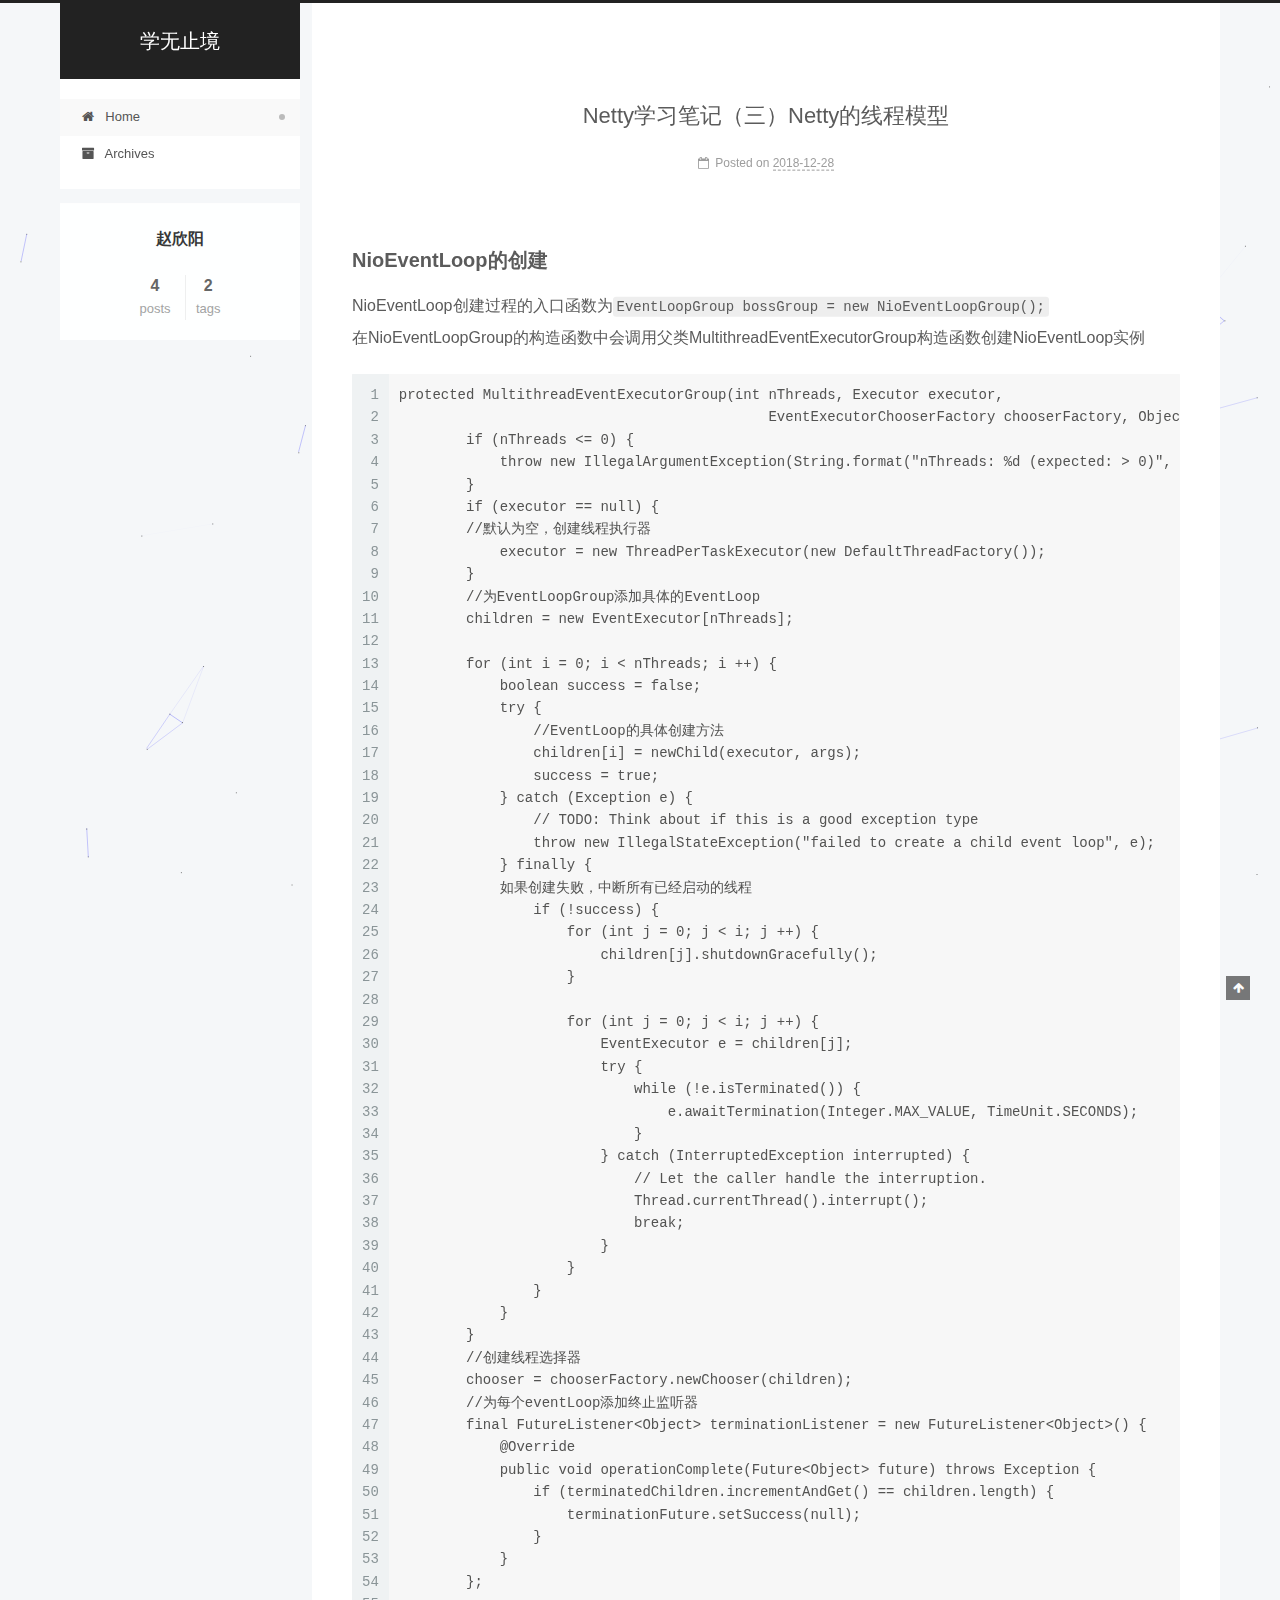
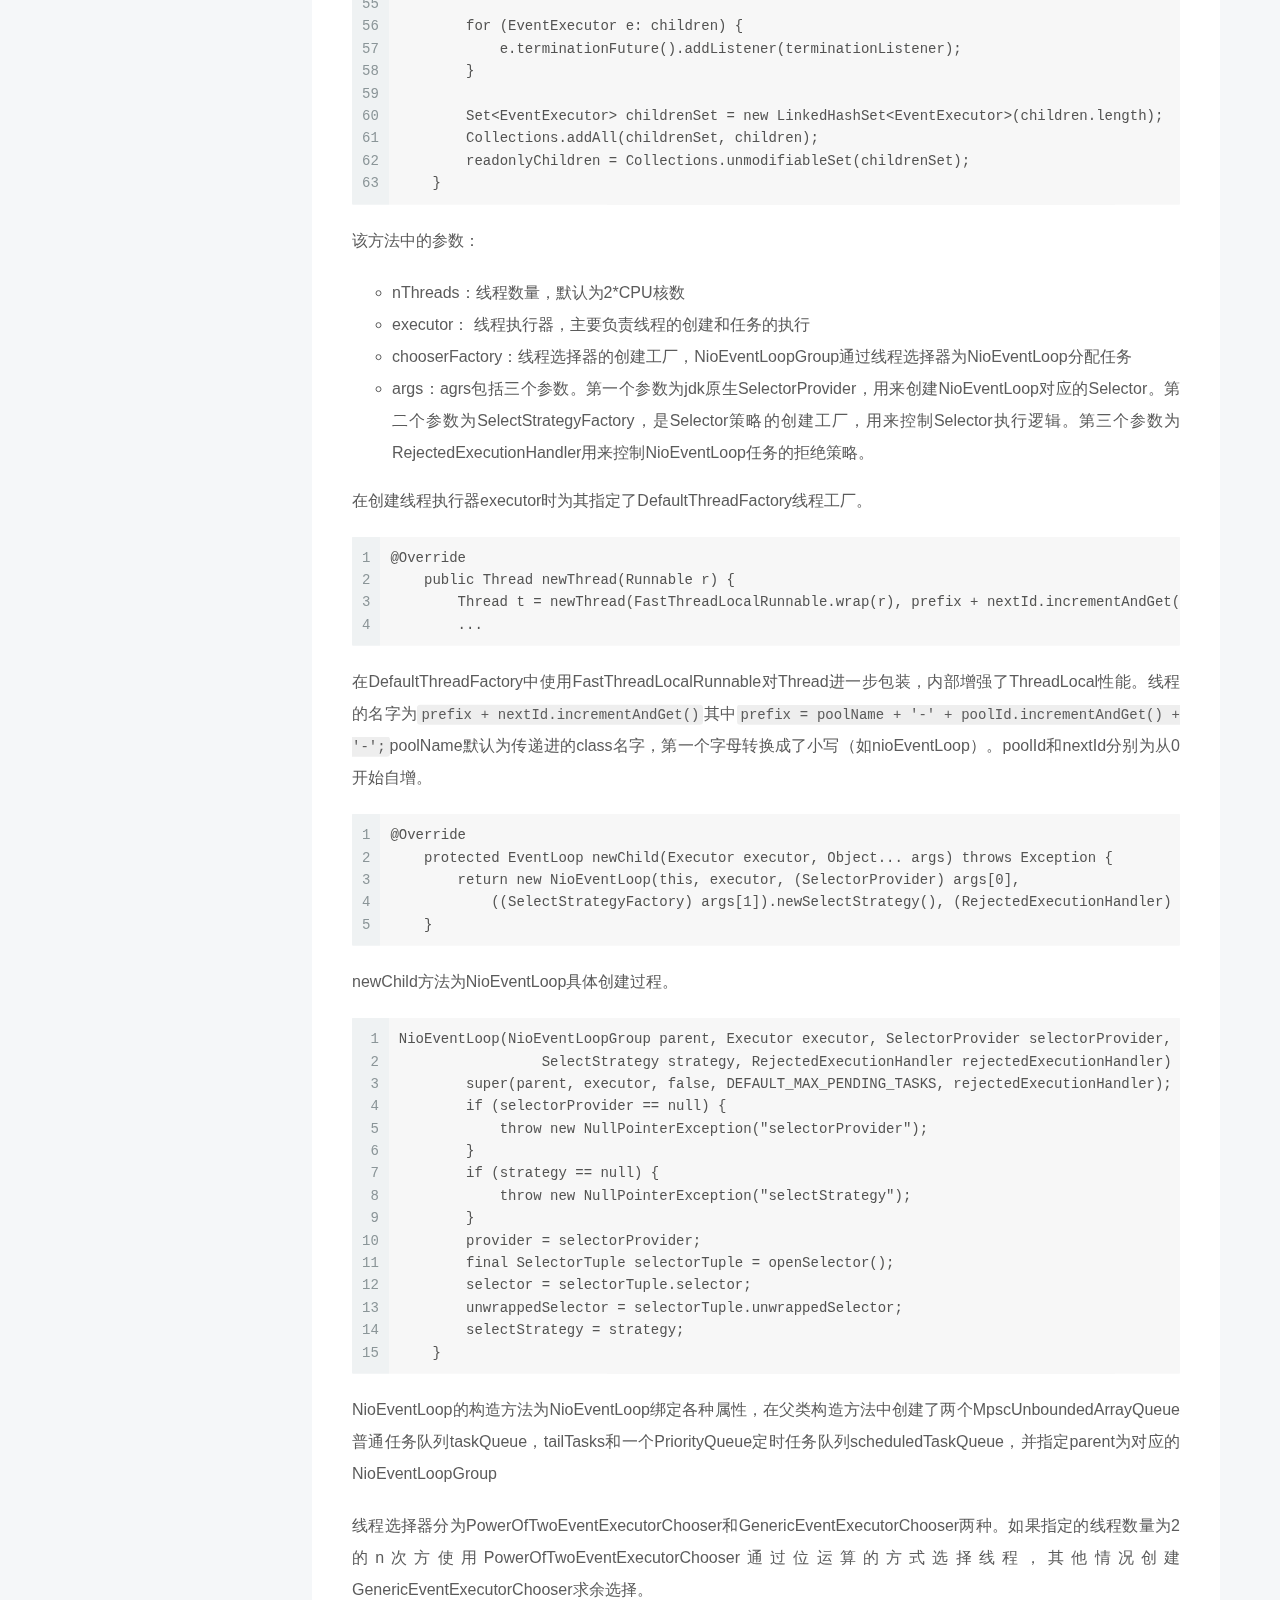
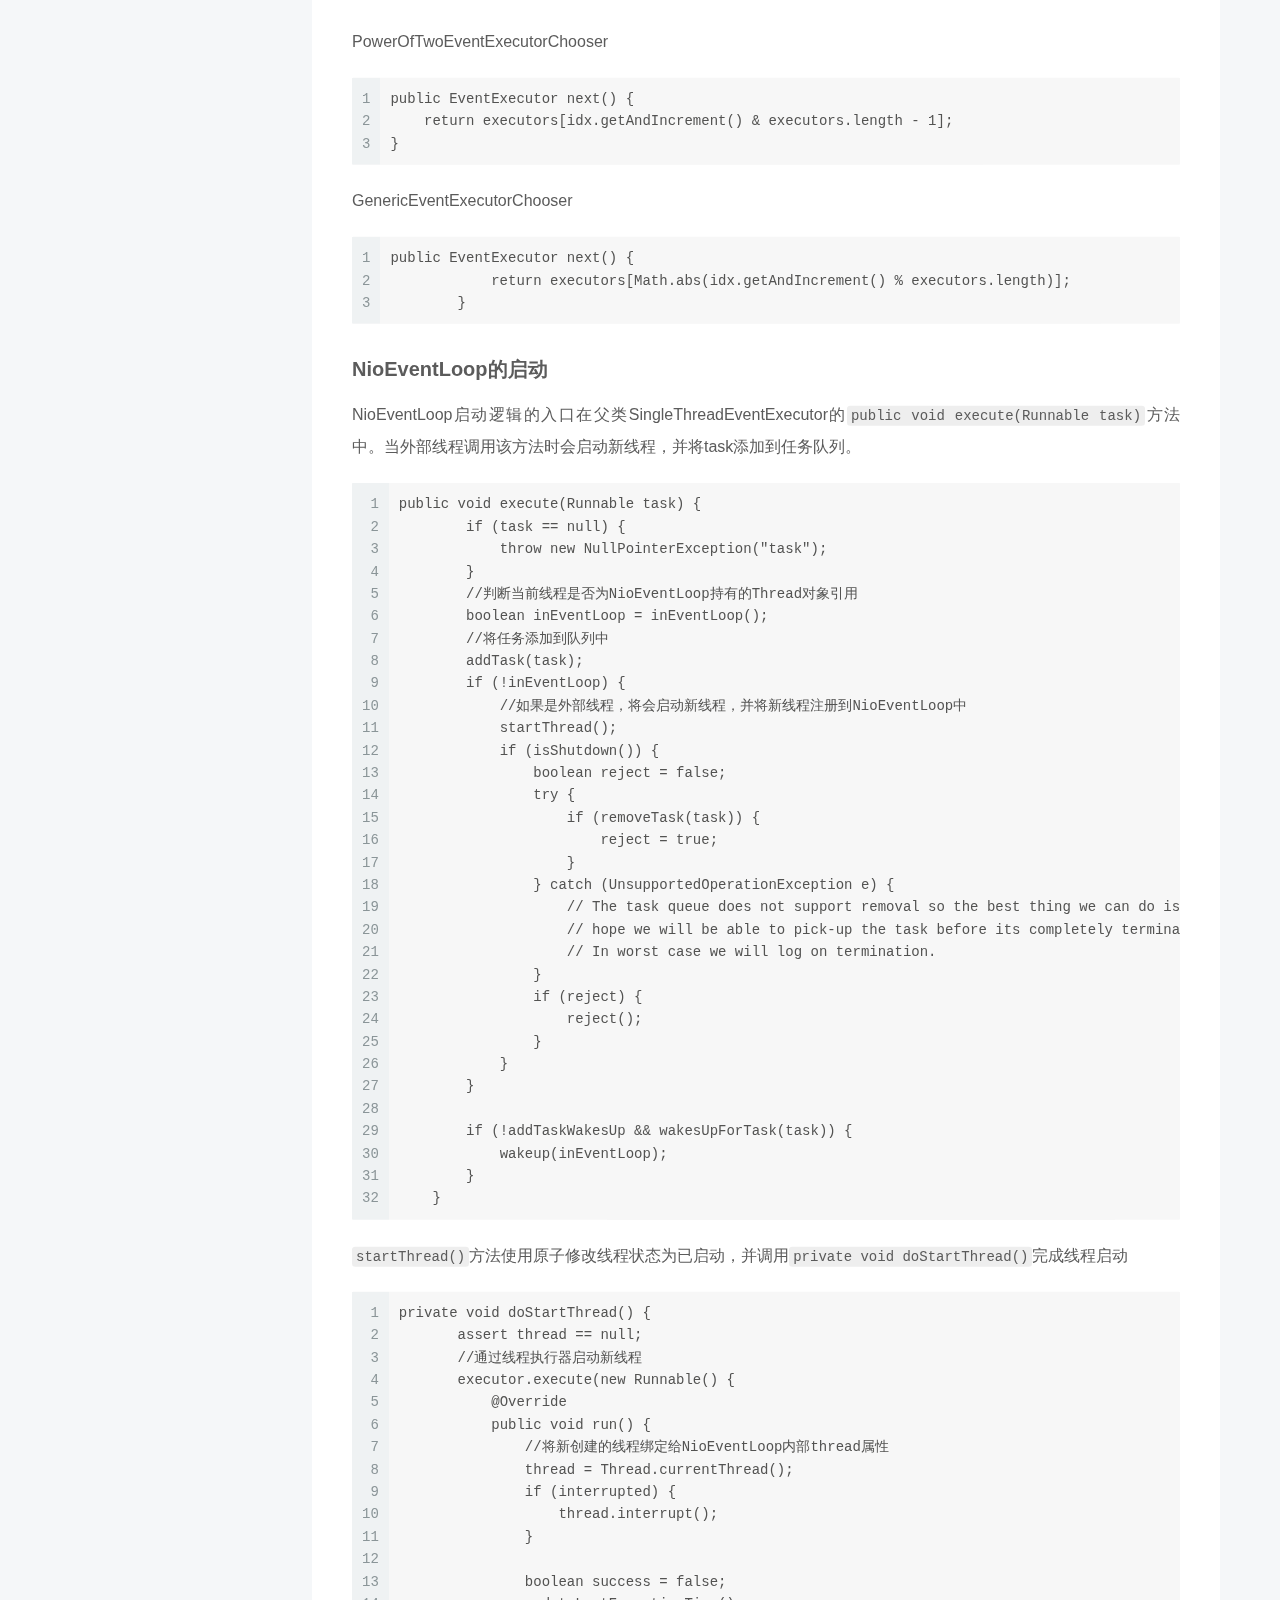
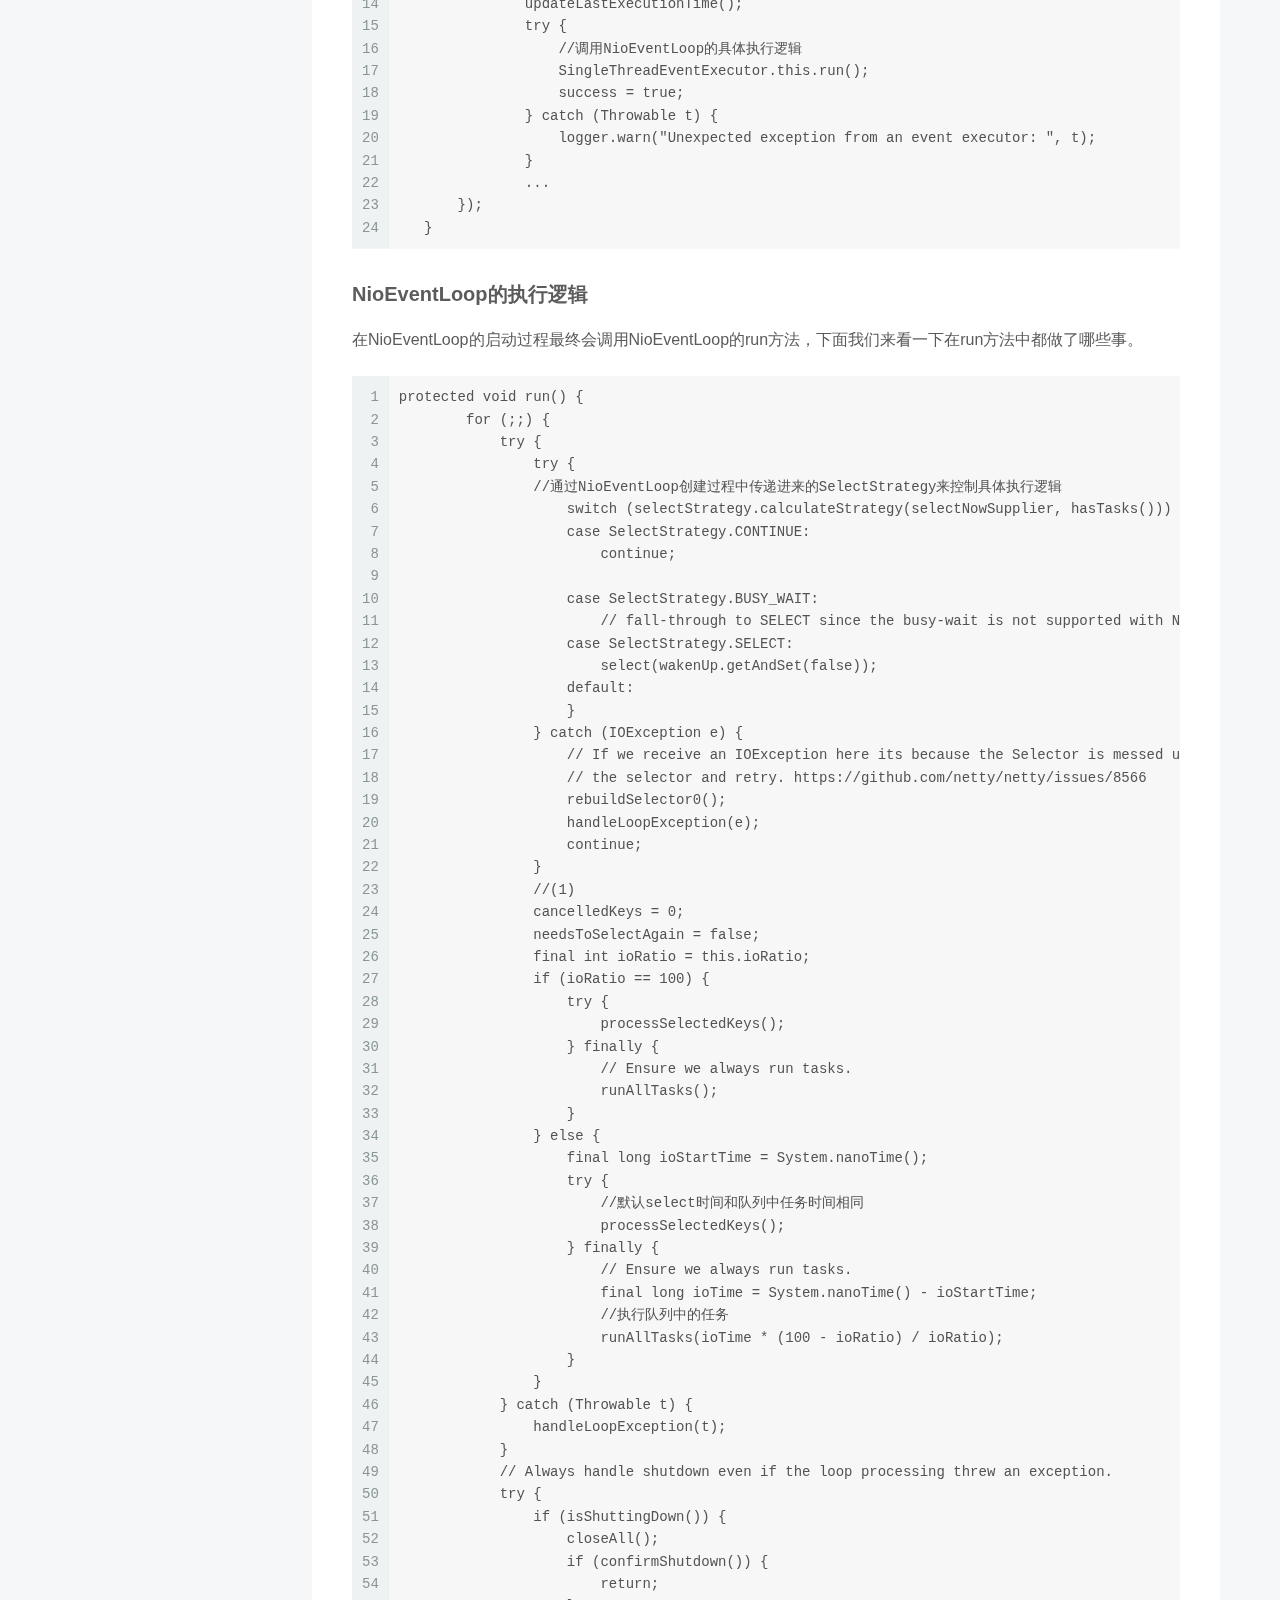
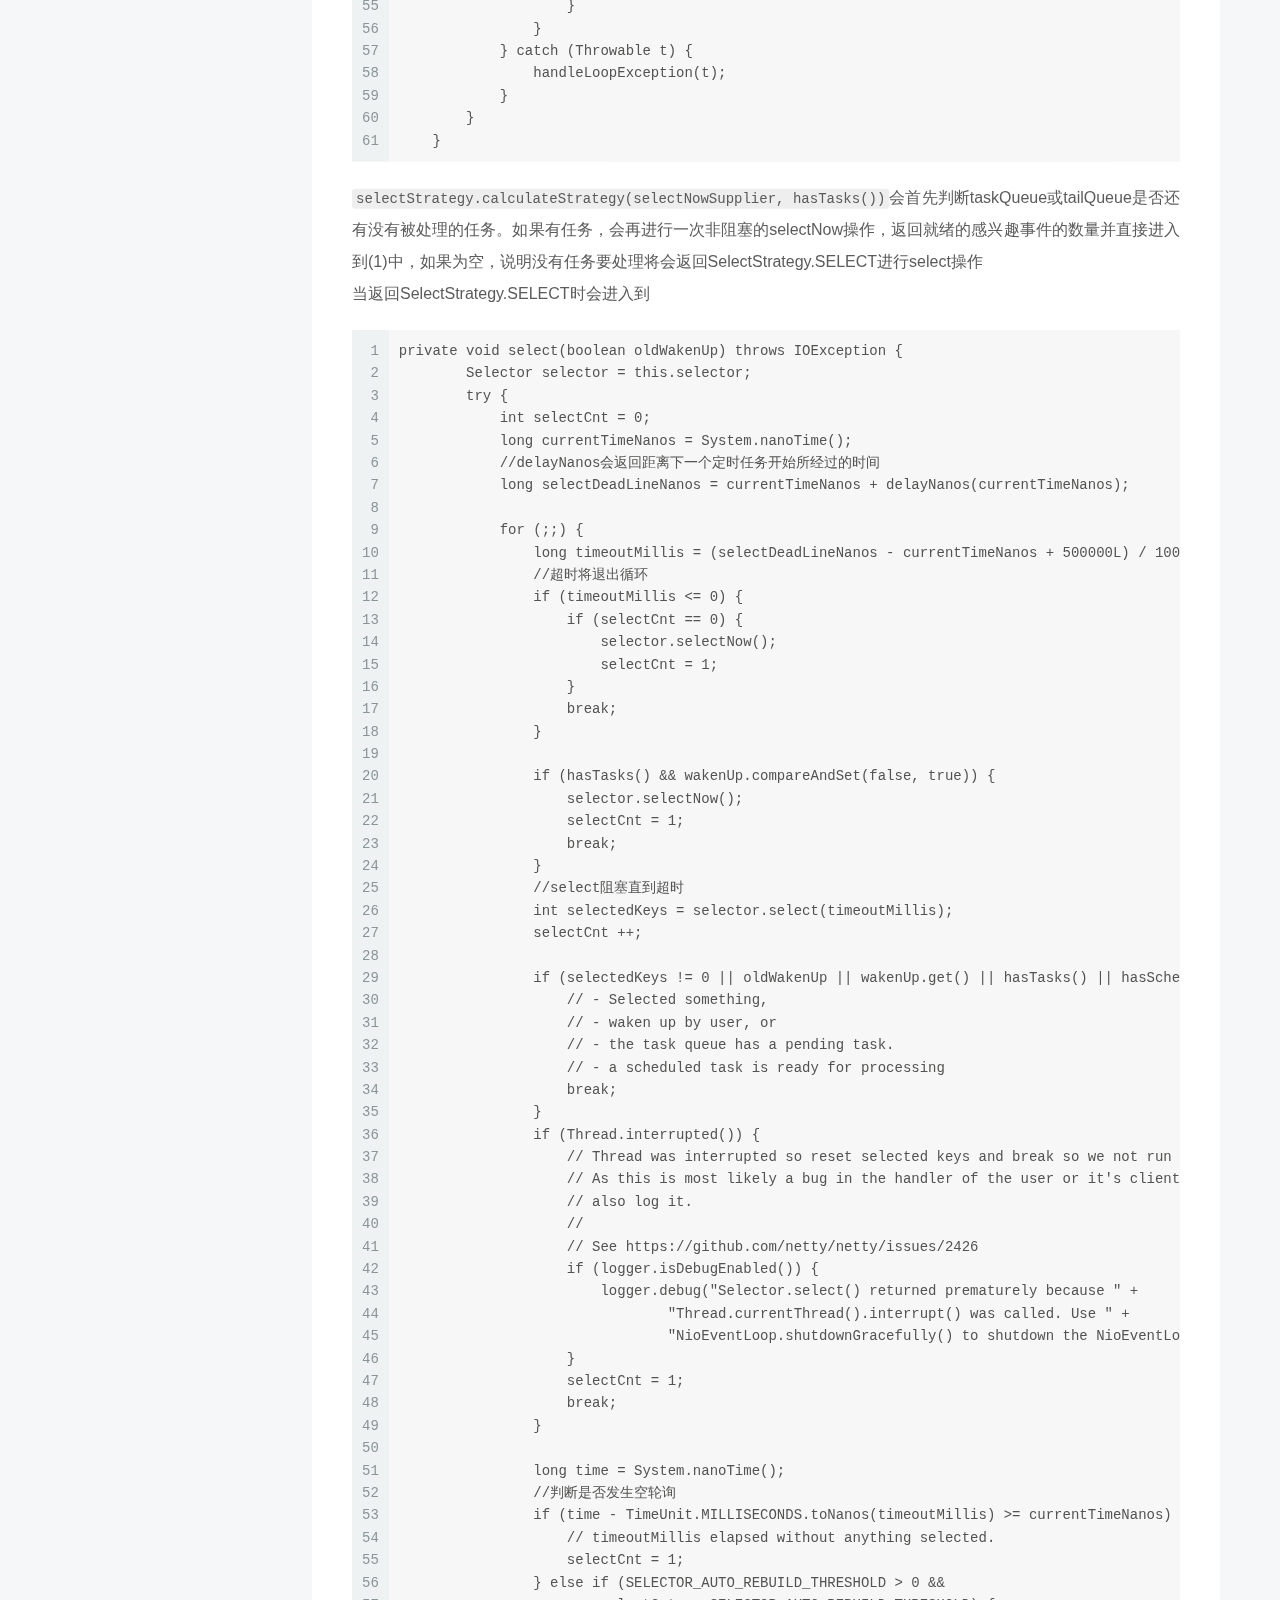
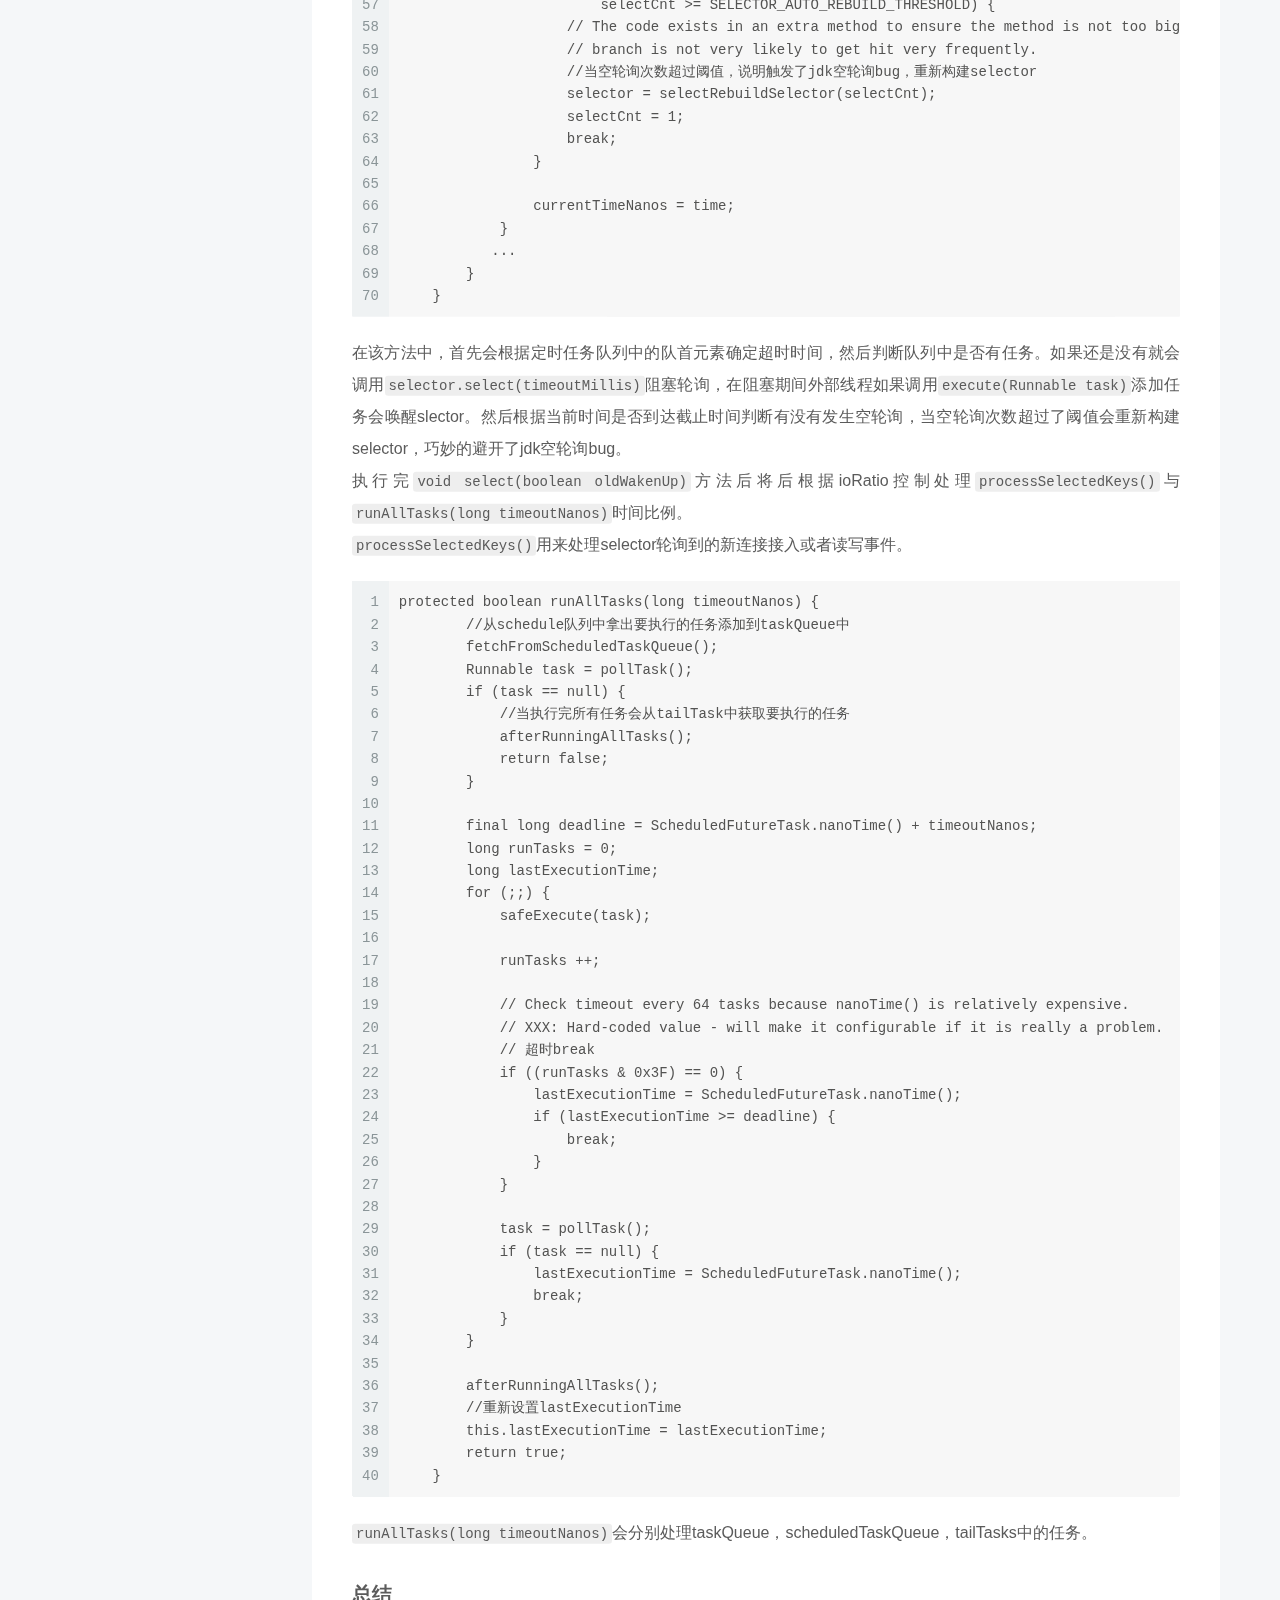
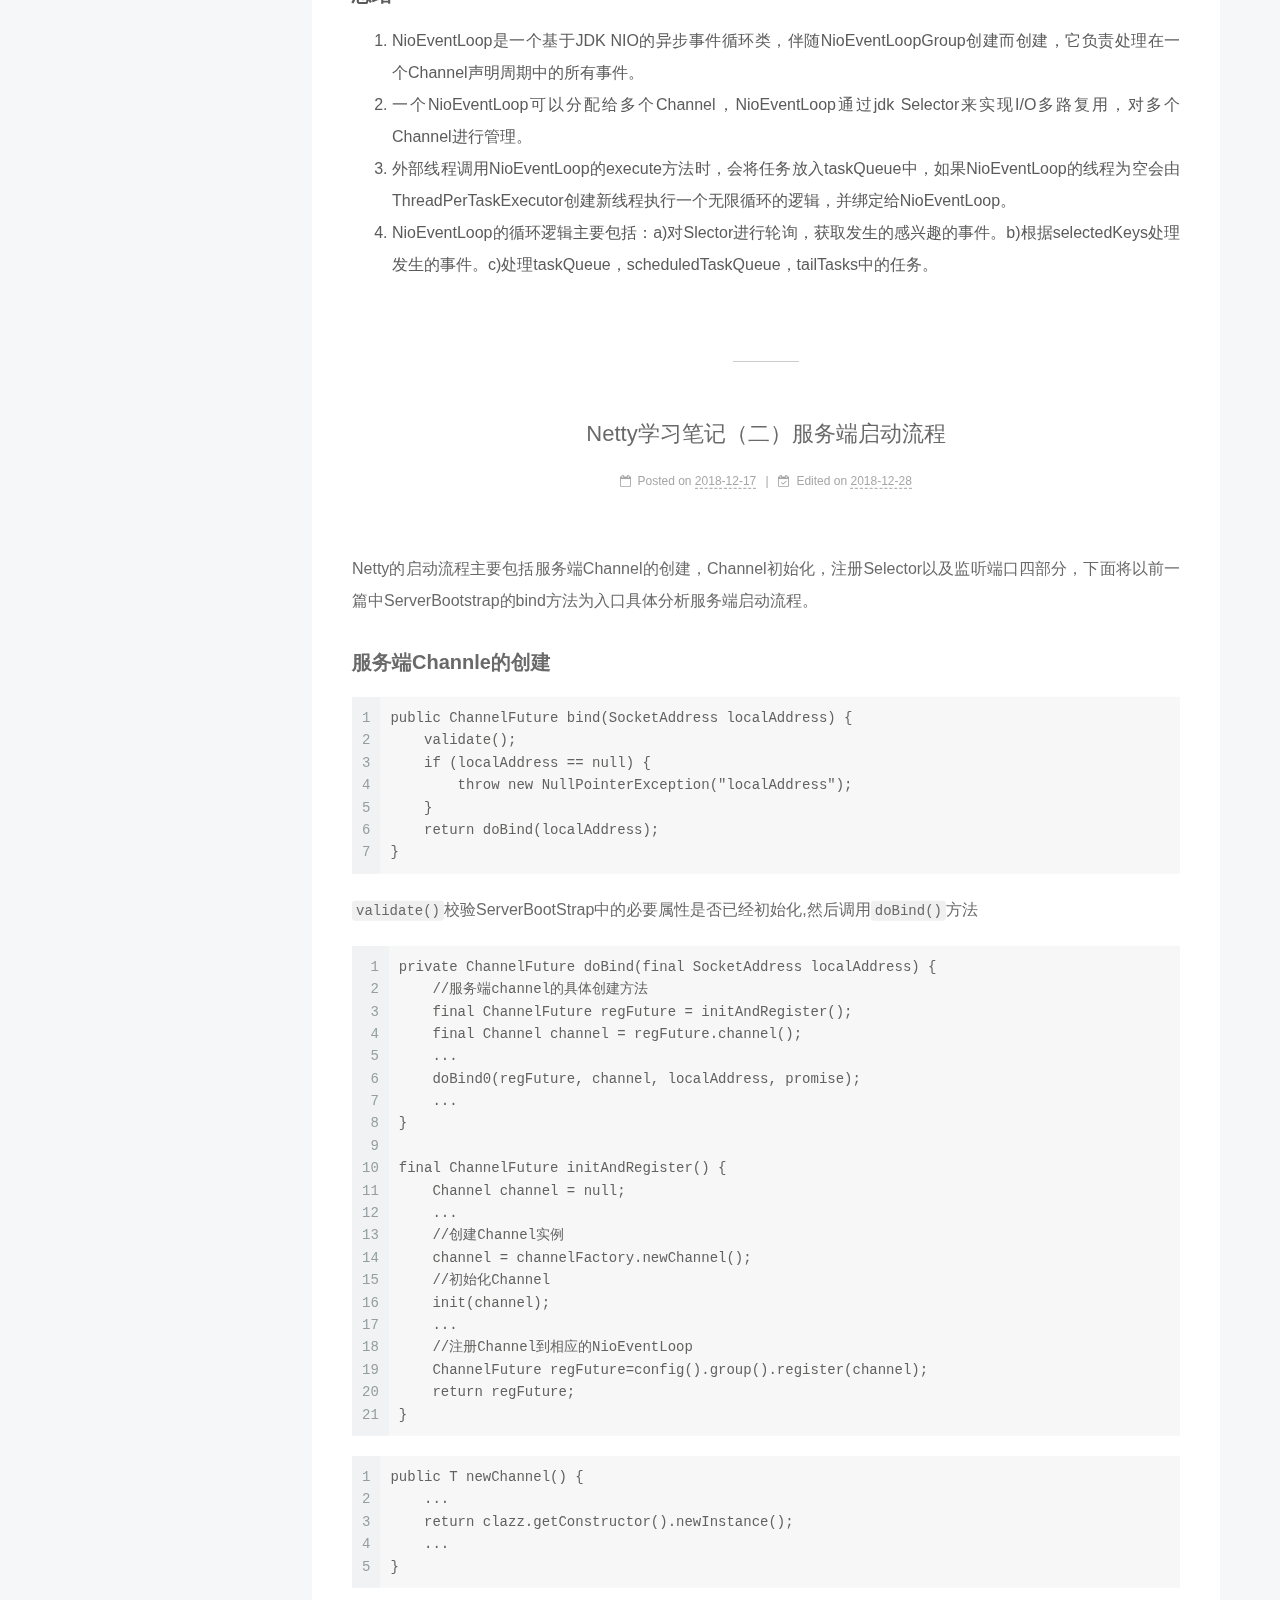
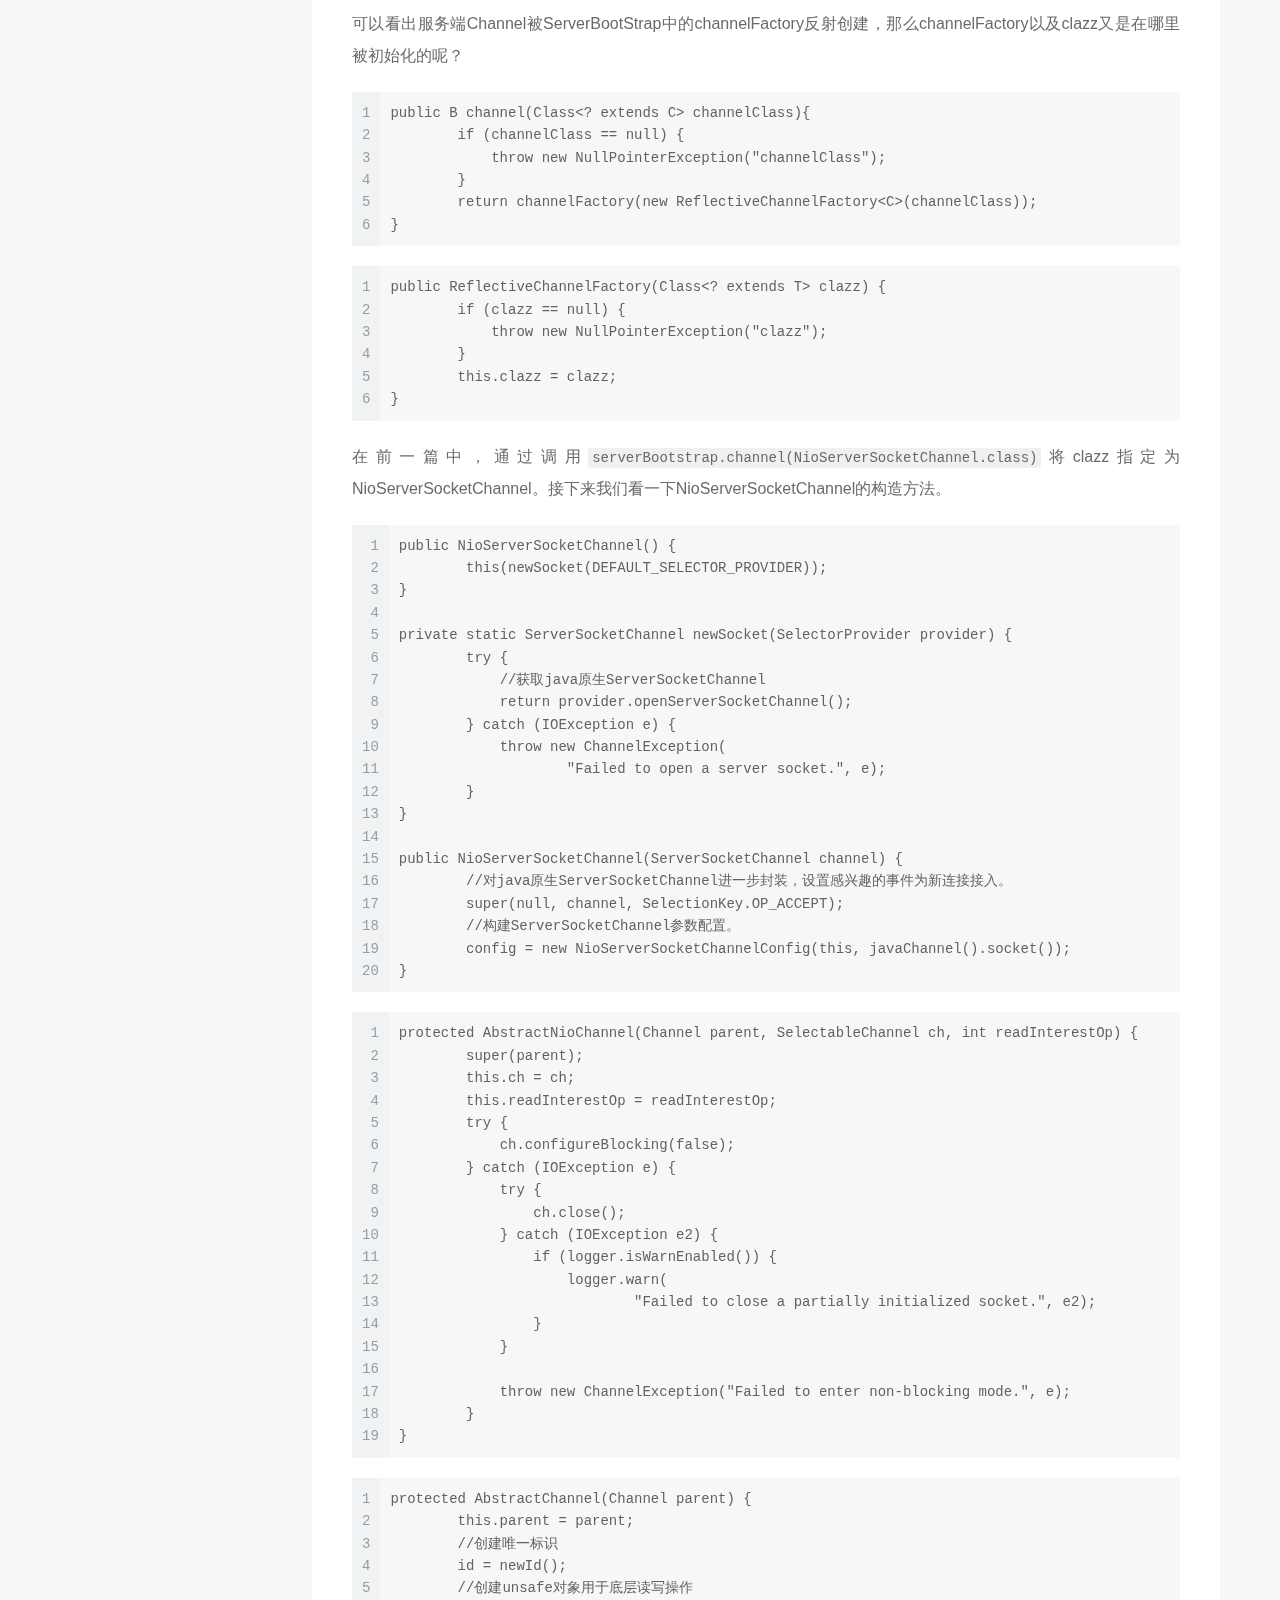
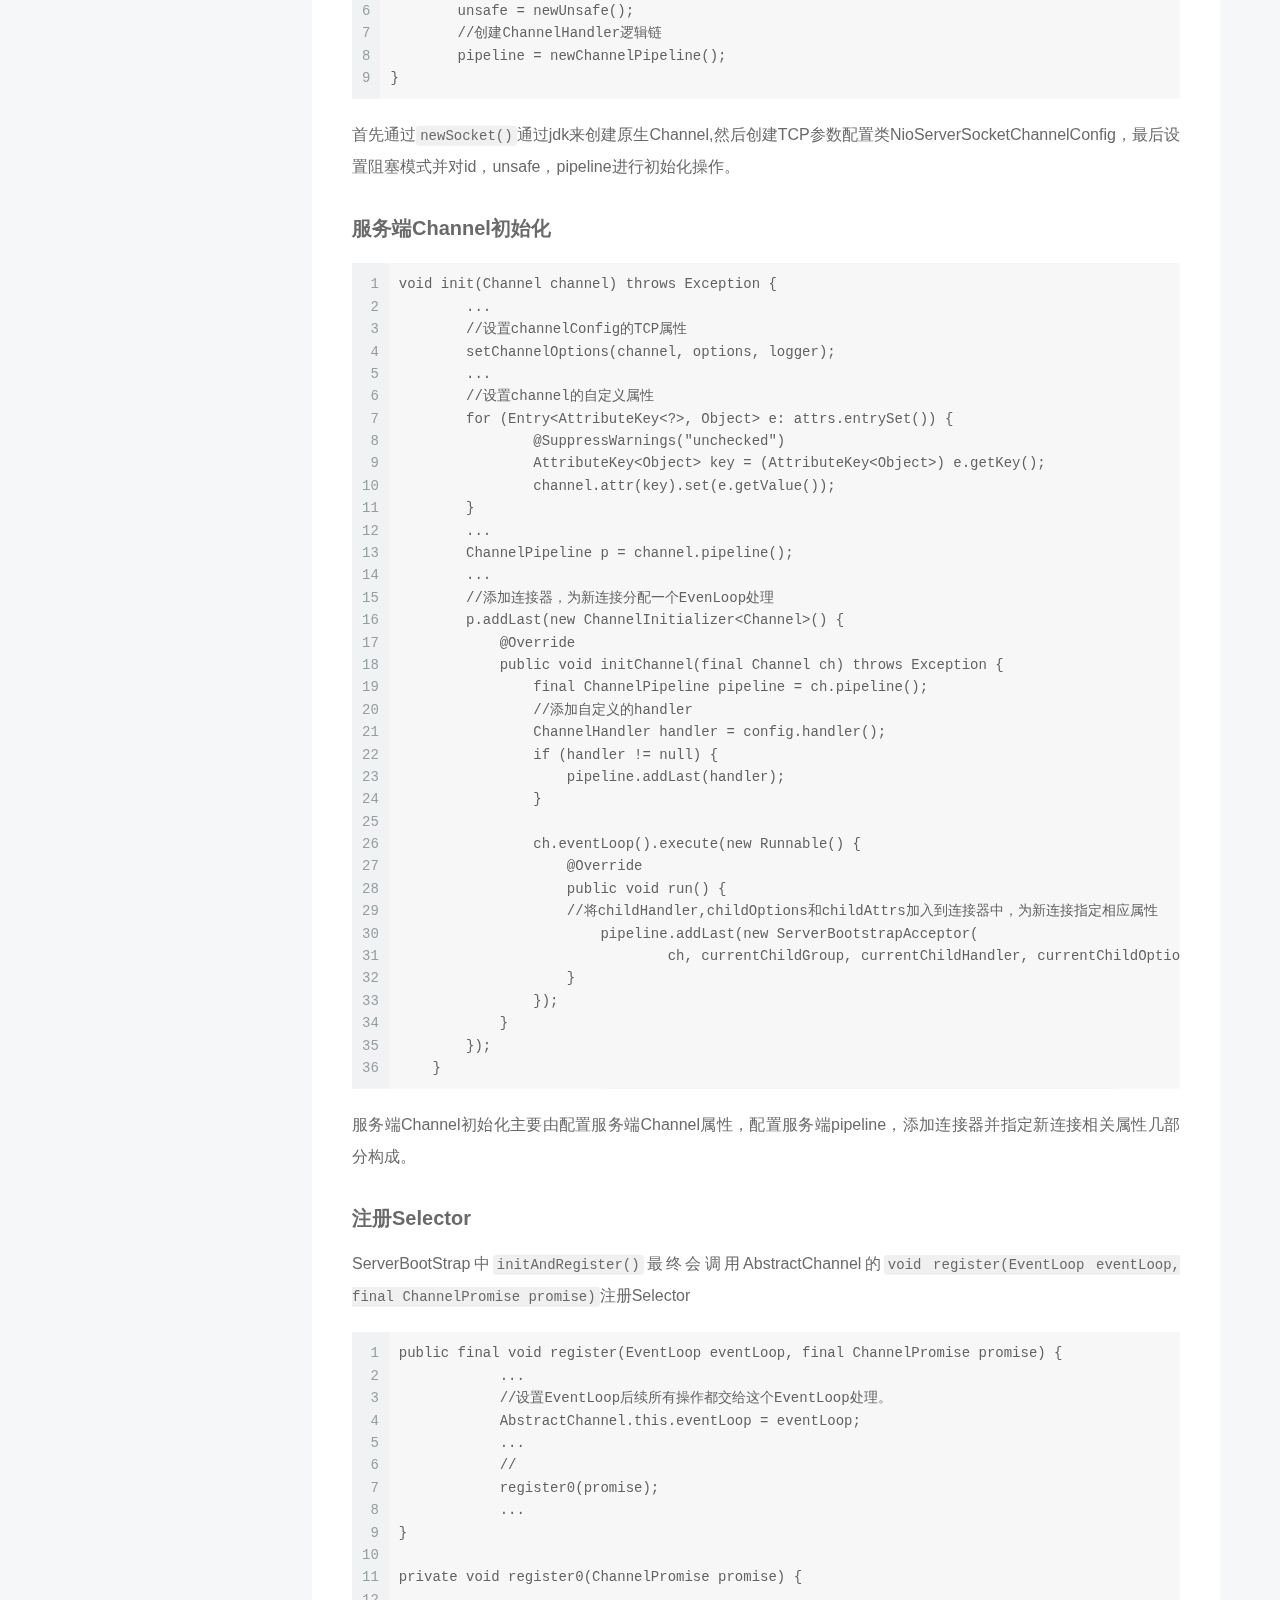
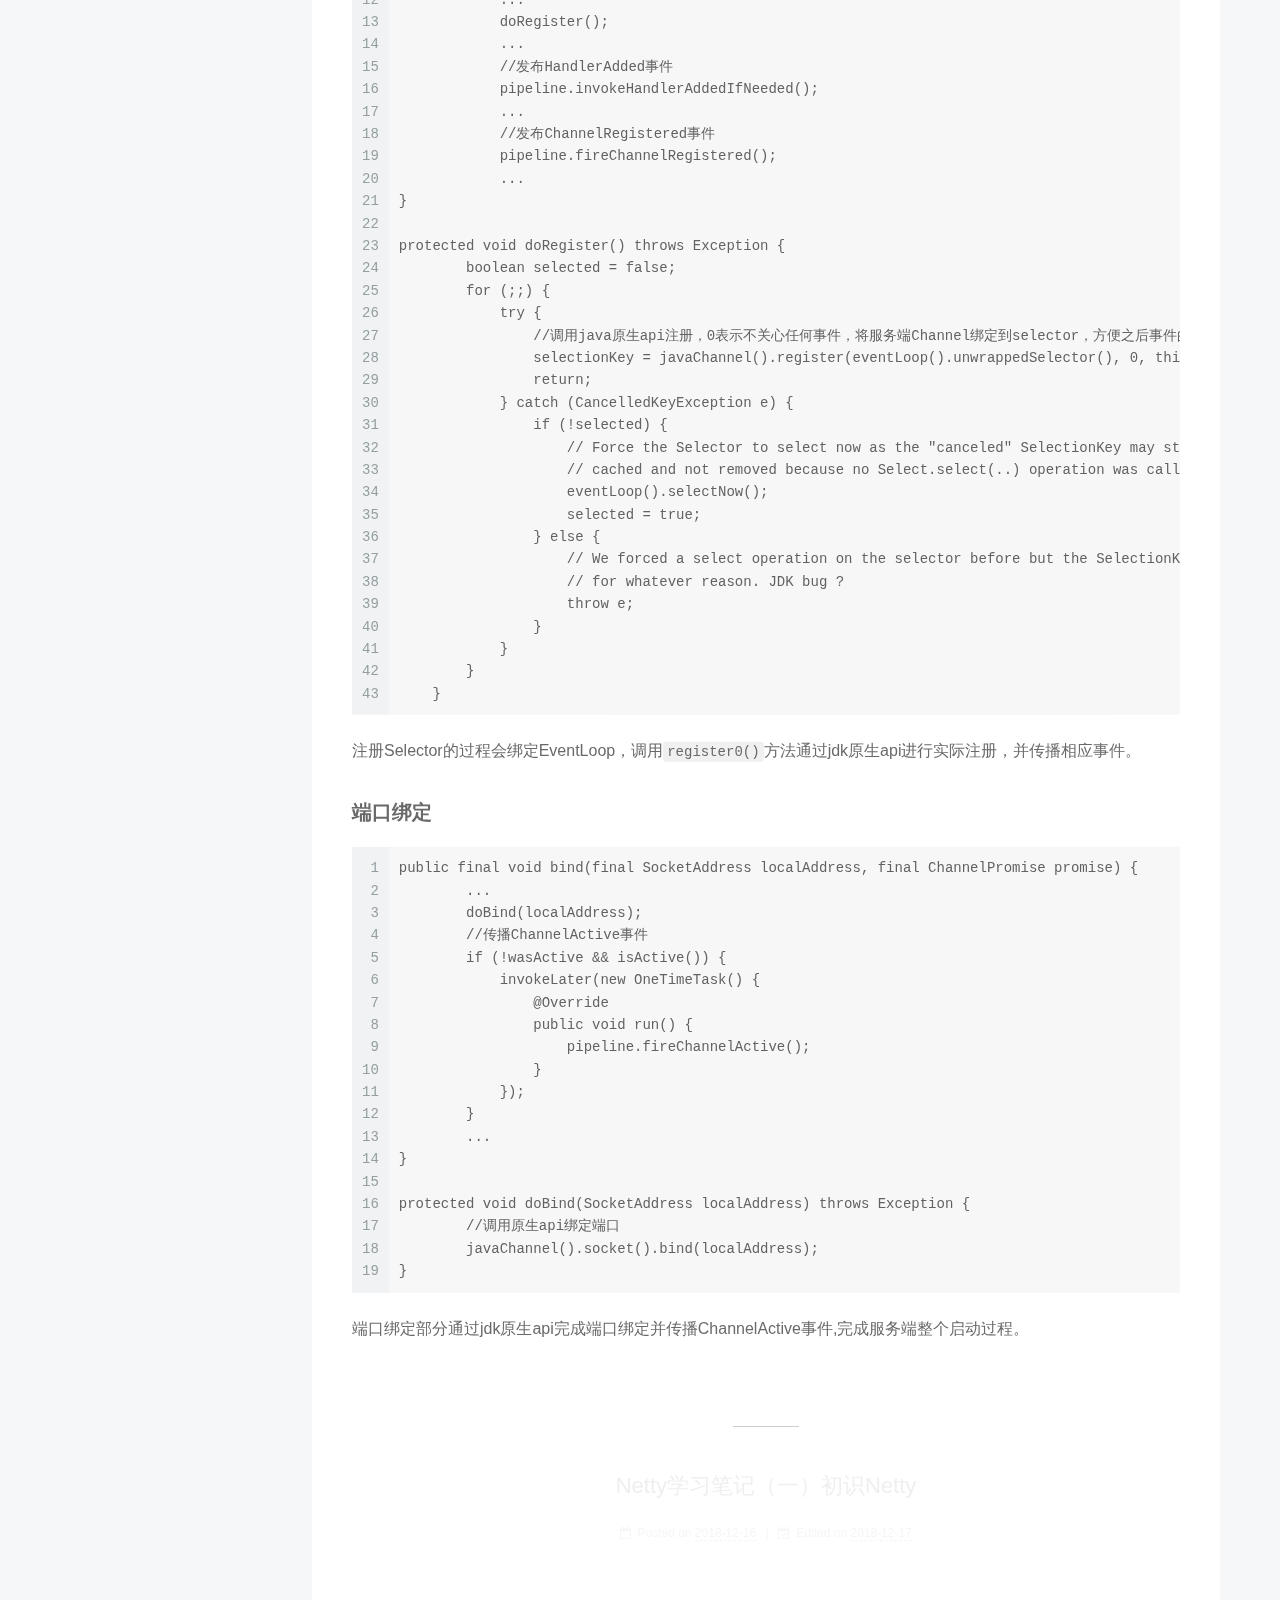
==== commit ff09324c: "Site updated: 2018-12-28 15:58:50" ====
--- a/index.html
+++ b/index.html
@@ -292,7 +292,7 @@
   
   
   <div class="post-block">
-    <link itemprop="mainEntityOfPage" href="http://yoursite.com/2018/12/17/Netty学习笔记（二）服务端启动流程/">
+    <link itemprop="mainEntityOfPage" href="http://yoursite.com/2018/12/28/Netty学习笔记（三）Netty的线程模型/">
 
     <span hidden itemprop="author" itemscope="" itemtype="http://schema.org/Person">
       <meta itemprop="name" content="赵欣阳">
@@ -312,7 +312,7 @@
           <h1 class="post-title" itemprop="name headline">
                 
                 
-                <a href="/2018/12/17/Netty学习笔记（二）服务端启动流程/" class="post-title-link" itemprop="http://yoursite.com/index.html">Netty学习笔记（二）服务端启动流程</a>
+                <a href="/2018/12/28/Netty学习笔记（三）Netty的线程模型/" class="post-title-link" itemprop="http://yoursite.com/index.html">Netty学习笔记（三）Netty的线程模型</a>
               
             
           </h1>
@@ -337,6 +337,181 @@
                 
               
 
+              <time title="Created: 2018-12-28 15:56:33 / Modified: 15:58:12" itemprop="dateCreated datePublished" datetime="2018-12-28T15:56:33+08:00">2018-12-28</time>
+            
+
+            
+              
+
+              
+            
+          </span>
+
+          
+
+          
+            
+          
+
+          
+          
+
+          
+
+          
+
+          
+
+        </div>
+      </header>
+    
+
+    
+    
+    
+    <div class="post-body" itemprop="articleBody">
+
+      
+      
+
+      
+        
+          
+            <h2 id="NioEventLoop的创建"><a href="#NioEventLoop的创建" class="headerlink" title="NioEventLoop的创建"></a>NioEventLoop的创建</h2><p>NioEventLoop创建过程的入口函数为<code>EventLoopGroup bossGroup = new NioEventLoopGroup();</code><br>在NioEventLoopGroup的构造函数中会调用父类MultithreadEventExecutorGroup构造函数创建NioEventLoop实例</p>
+<figure class="highlight plain"><table><tr><td class="gutter"><pre><span class="line">1</span><br><span class="line">2</span><br><span class="line">3</span><br><span class="line">4</span><br><span class="line">5</span><br><span class="line">6</span><br><span class="line">7</span><br><span class="line">8</span><br><span class="line">9</span><br><span class="line">10</span><br><span class="line">11</span><br><span class="line">12</span><br><span class="line">13</span><br><span class="line">14</span><br><span class="line">15</span><br><span class="line">16</span><br><span class="line">17</span><br><span class="line">18</span><br><span class="line">19</span><br><span class="line">20</span><br><span class="line">21</span><br><span class="line">22</span><br><span class="line">23</span><br><span class="line">24</span><br><span class="line">25</span><br><span class="line">26</span><br><span class="line">27</span><br><span class="line">28</span><br><span class="line">29</span><br><span class="line">30</span><br><span class="line">31</span><br><span class="line">32</span><br><span class="line">33</span><br><span class="line">34</span><br><span class="line">35</span><br><span class="line">36</span><br><span class="line">37</span><br><span class="line">38</span><br><span class="line">39</span><br><span class="line">40</span><br><span class="line">41</span><br><span class="line">42</span><br><span class="line">43</span><br><span class="line">44</span><br><span class="line">45</span><br><span class="line">46</span><br><span class="line">47</span><br><span class="line">48</span><br><span class="line">49</span><br><span class="line">50</span><br><span class="line">51</span><br><span class="line">52</span><br><span class="line">53</span><br><span class="line">54</span><br><span class="line">55</span><br><span class="line">56</span><br><span class="line">57</span><br><span class="line">58</span><br><span class="line">59</span><br><span class="line">60</span><br><span class="line">61</span><br><span class="line">62</span><br><span class="line">63</span><br></pre></td><td class="code"><pre><span class="line">protected MultithreadEventExecutorGroup(int nThreads, Executor executor,</span><br><span class="line">                                            EventExecutorChooserFactory chooserFactory, Object... args) &#123;</span><br><span class="line">        if (nThreads &lt;= 0) &#123;</span><br><span class="line">            throw new IllegalArgumentException(String.format(&quot;nThreads: %d (expected: &gt; 0)&quot;, nThreads));</span><br><span class="line">        &#125;</span><br><span class="line">        if (executor == null) &#123;</span><br><span class="line">        //默认为空，创建线程执行器</span><br><span class="line">            executor = new ThreadPerTaskExecutor(new DefaultThreadFactory());</span><br><span class="line">        &#125;</span><br><span class="line">        //为EventLoopGroup添加具体的EventLoop</span><br><span class="line">        children = new EventExecutor[nThreads];</span><br><span class="line"></span><br><span class="line">        for (int i = 0; i &lt; nThreads; i ++) &#123;</span><br><span class="line">            boolean success = false;</span><br><span class="line">            try &#123;</span><br><span class="line">                //EventLoop的具体创建方法</span><br><span class="line">                children[i] = newChild(executor, args);</span><br><span class="line">                success = true;</span><br><span class="line">            &#125; catch (Exception e) &#123;</span><br><span class="line">                // TODO: Think about if this is a good exception type</span><br><span class="line">                throw new IllegalStateException(&quot;failed to create a child event loop&quot;, e);</span><br><span class="line">            &#125; finally &#123;</span><br><span class="line">            如果创建失败，中断所有已经启动的线程</span><br><span class="line">                if (!success) &#123;</span><br><span class="line">                    for (int j = 0; j &lt; i; j ++) &#123;</span><br><span class="line">                        children[j].shutdownGracefully();</span><br><span class="line">                    &#125;</span><br><span class="line"></span><br><span class="line">                    for (int j = 0; j &lt; i; j ++) &#123;</span><br><span class="line">                        EventExecutor e = children[j];</span><br><span class="line">                        try &#123;</span><br><span class="line">                            while (!e.isTerminated()) &#123;</span><br><span class="line">                                e.awaitTermination(Integer.MAX_VALUE, TimeUnit.SECONDS);</span><br><span class="line">                            &#125;</span><br><span class="line">                        &#125; catch (InterruptedException interrupted) &#123;</span><br><span class="line">                            // Let the caller handle the interruption.</span><br><span class="line">                            Thread.currentThread().interrupt();</span><br><span class="line">                            break;</span><br><span class="line">                        &#125;</span><br><span class="line">                    &#125;</span><br><span class="line">                &#125;</span><br><span class="line">            &#125;</span><br><span class="line">        &#125;</span><br><span class="line">        //创建线程选择器</span><br><span class="line">        chooser = chooserFactory.newChooser(children);</span><br><span class="line">        //为每个eventLoop添加终止监听器</span><br><span class="line">        final FutureListener&lt;Object&gt; terminationListener = new FutureListener&lt;Object&gt;() &#123;</span><br><span class="line">            @Override</span><br><span class="line">            public void operationComplete(Future&lt;Object&gt; future) throws Exception &#123;</span><br><span class="line">                if (terminatedChildren.incrementAndGet() == children.length) &#123;</span><br><span class="line">                    terminationFuture.setSuccess(null);</span><br><span class="line">                &#125;</span><br><span class="line">            &#125;</span><br><span class="line">        &#125;;</span><br><span class="line"></span><br><span class="line">        for (EventExecutor e: children) &#123;</span><br><span class="line">            e.terminationFuture().addListener(terminationListener);</span><br><span class="line">        &#125;</span><br><span class="line"></span><br><span class="line">        Set&lt;EventExecutor&gt; childrenSet = new LinkedHashSet&lt;EventExecutor&gt;(children.length);</span><br><span class="line">        Collections.addAll(childrenSet, children);</span><br><span class="line">        readonlyChildren = Collections.unmodifiableSet(childrenSet);</span><br><span class="line">    &#125;</span><br></pre></td></tr></table></figure>
+<p>该方法中的参数：</p>
+<ul>
+<li>nThreads：线程数量，默认为2*CPU核数</li>
+<li>executor： 线程执行器，主要负责线程的创建和任务的执行</li>
+<li>chooserFactory：线程选择器的创建工厂，NioEventLoopGroup通过线程选择器为NioEventLoop分配任务</li>
+<li>args：agrs包括三个参数。第一个参数为jdk原生SelectorProvider，用来创建NioEventLoop对应的Selector。第二个参数为SelectStrategyFactory，是Selector策略的创建工厂，用来控制Selector执行逻辑。第三个参数为RejectedExecutionHandler用来控制NioEventLoop任务的拒绝策略。</li>
+</ul>
+<p>在创建线程执行器executor时为其指定了DefaultThreadFactory线程工厂。<br><figure class="highlight plain"><table><tr><td class="gutter"><pre><span class="line">1</span><br><span class="line">2</span><br><span class="line">3</span><br><span class="line">4</span><br></pre></td><td class="code"><pre><span class="line">@Override</span><br><span class="line">    public Thread newThread(Runnable r) &#123;</span><br><span class="line">        Thread t = newThread(FastThreadLocalRunnable.wrap(r), prefix + nextId.incrementAndGet());</span><br><span class="line">        ...</span><br></pre></td></tr></table></figure></p>
+<p>在DefaultThreadFactory中使用FastThreadLocalRunnable对Thread进一步包装，内部增强了ThreadLocal性能。线程的名字为<code>prefix + nextId.incrementAndGet()</code>其中<code>prefix = poolName + &#39;-&#39; + poolId.incrementAndGet() + &#39;-&#39;;</code>poolName默认为传递进的class名字，第一个字母转换成了小写（如nioEventLoop）。poolId和nextId分别为从0开始自增。</p>
+<figure class="highlight plain"><table><tr><td class="gutter"><pre><span class="line">1</span><br><span class="line">2</span><br><span class="line">3</span><br><span class="line">4</span><br><span class="line">5</span><br></pre></td><td class="code"><pre><span class="line">@Override</span><br><span class="line">    protected EventLoop newChild(Executor executor, Object... args) throws Exception &#123;</span><br><span class="line">        return new NioEventLoop(this, executor, (SelectorProvider) args[0],</span><br><span class="line">            ((SelectStrategyFactory) args[1]).newSelectStrategy(), (RejectedExecutionHandler) args[2]);</span><br><span class="line">    &#125;</span><br></pre></td></tr></table></figure>
+<p>newChild方法为NioEventLoop具体创建过程。</p>
+<figure class="highlight plain"><table><tr><td class="gutter"><pre><span class="line">1</span><br><span class="line">2</span><br><span class="line">3</span><br><span class="line">4</span><br><span class="line">5</span><br><span class="line">6</span><br><span class="line">7</span><br><span class="line">8</span><br><span class="line">9</span><br><span class="line">10</span><br><span class="line">11</span><br><span class="line">12</span><br><span class="line">13</span><br><span class="line">14</span><br><span class="line">15</span><br></pre></td><td class="code"><pre><span class="line">NioEventLoop(NioEventLoopGroup parent, Executor executor, SelectorProvider selectorProvider,</span><br><span class="line">                 SelectStrategy strategy, RejectedExecutionHandler rejectedExecutionHandler) &#123;</span><br><span class="line">        super(parent, executor, false, DEFAULT_MAX_PENDING_TASKS, rejectedExecutionHandler);</span><br><span class="line">        if (selectorProvider == null) &#123;</span><br><span class="line">            throw new NullPointerException(&quot;selectorProvider&quot;);</span><br><span class="line">        &#125;</span><br><span class="line">        if (strategy == null) &#123;</span><br><span class="line">            throw new NullPointerException(&quot;selectStrategy&quot;);</span><br><span class="line">        &#125;</span><br><span class="line">        provider = selectorProvider;</span><br><span class="line">        final SelectorTuple selectorTuple = openSelector();</span><br><span class="line">        selector = selectorTuple.selector;</span><br><span class="line">        unwrappedSelector = selectorTuple.unwrappedSelector;</span><br><span class="line">        selectStrategy = strategy;</span><br><span class="line">    &#125;</span><br></pre></td></tr></table></figure>
+<p>NioEventLoop的构造方法为NioEventLoop绑定各种属性，在父类构造方法中创建了两个MpscUnboundedArrayQueue普通任务队列taskQueue，tailTasks和一个PriorityQueue定时任务队列scheduledTaskQueue，并指定parent为对应的NioEventLoopGroup </p>
+<p>线程选择器分为PowerOfTwoEventExecutorChooser和GenericEventExecutorChooser两种。如果指定的线程数量为2的n次方使用PowerOfTwoEventExecutorChooser通过位运算的方式选择线程，其他情况创建GenericEventExecutorChooser求余选择。</p>
+<p>PowerOfTwoEventExecutorChooser<br><figure class="highlight plain"><table><tr><td class="gutter"><pre><span class="line">1</span><br><span class="line">2</span><br><span class="line">3</span><br></pre></td><td class="code"><pre><span class="line">public EventExecutor next() &#123;</span><br><span class="line">    return executors[idx.getAndIncrement() &amp; executors.length - 1];</span><br><span class="line">&#125;</span><br></pre></td></tr></table></figure></p>
+<p>GenericEventExecutorChooser<br><figure class="highlight plain"><table><tr><td class="gutter"><pre><span class="line">1</span><br><span class="line">2</span><br><span class="line">3</span><br></pre></td><td class="code"><pre><span class="line">public EventExecutor next() &#123;</span><br><span class="line">            return executors[Math.abs(idx.getAndIncrement() % executors.length)];</span><br><span class="line">        &#125;</span><br></pre></td></tr></table></figure></p>
+<h2 id="NioEventLoop的启动"><a href="#NioEventLoop的启动" class="headerlink" title="NioEventLoop的启动"></a>NioEventLoop的启动</h2><p>NioEventLoop启动逻辑的入口在父类SingleThreadEventExecutor的<code>public void execute(Runnable task)</code>方法中。当外部线程调用该方法时会启动新线程，并将task添加到任务队列。<br><figure class="highlight plain"><table><tr><td class="gutter"><pre><span class="line">1</span><br><span class="line">2</span><br><span class="line">3</span><br><span class="line">4</span><br><span class="line">5</span><br><span class="line">6</span><br><span class="line">7</span><br><span class="line">8</span><br><span class="line">9</span><br><span class="line">10</span><br><span class="line">11</span><br><span class="line">12</span><br><span class="line">13</span><br><span class="line">14</span><br><span class="line">15</span><br><span class="line">16</span><br><span class="line">17</span><br><span class="line">18</span><br><span class="line">19</span><br><span class="line">20</span><br><span class="line">21</span><br><span class="line">22</span><br><span class="line">23</span><br><span class="line">24</span><br><span class="line">25</span><br><span class="line">26</span><br><span class="line">27</span><br><span class="line">28</span><br><span class="line">29</span><br><span class="line">30</span><br><span class="line">31</span><br><span class="line">32</span><br></pre></td><td class="code"><pre><span class="line">public void execute(Runnable task) &#123;</span><br><span class="line">        if (task == null) &#123;</span><br><span class="line">            throw new NullPointerException(&quot;task&quot;);</span><br><span class="line">        &#125;</span><br><span class="line">        //判断当前线程是否为NioEventLoop持有的Thread对象引用</span><br><span class="line">        boolean inEventLoop = inEventLoop();</span><br><span class="line">        //将任务添加到队列中</span><br><span class="line">        addTask(task);</span><br><span class="line">        if (!inEventLoop) &#123;</span><br><span class="line">            //如果是外部线程，将会启动新线程，并将新线程注册到NioEventLoop中</span><br><span class="line">            startThread();</span><br><span class="line">            if (isShutdown()) &#123;</span><br><span class="line">                boolean reject = false;</span><br><span class="line">                try &#123;</span><br><span class="line">                    if (removeTask(task)) &#123;</span><br><span class="line">                        reject = true;</span><br><span class="line">                    &#125;</span><br><span class="line">                &#125; catch (UnsupportedOperationException e) &#123;</span><br><span class="line">                    // The task queue does not support removal so the best thing we can do is to just move on and</span><br><span class="line">                    // hope we will be able to pick-up the task before its completely terminated.</span><br><span class="line">                    // In worst case we will log on termination.</span><br><span class="line">                &#125;</span><br><span class="line">                if (reject) &#123;</span><br><span class="line">                    reject();</span><br><span class="line">                &#125;</span><br><span class="line">            &#125;</span><br><span class="line">        &#125;</span><br><span class="line"></span><br><span class="line">        if (!addTaskWakesUp &amp;&amp; wakesUpForTask(task)) &#123;</span><br><span class="line">            wakeup(inEventLoop);</span><br><span class="line">        &#125;</span><br><span class="line">    &#125;</span><br></pre></td></tr></table></figure></p>
+<p><code>startThread()</code>方法使用原子修改线程状态为已启动，并调用<code>private void doStartThread()</code>完成线程启动</p>
+<figure class="highlight plain"><table><tr><td class="gutter"><pre><span class="line">1</span><br><span class="line">2</span><br><span class="line">3</span><br><span class="line">4</span><br><span class="line">5</span><br><span class="line">6</span><br><span class="line">7</span><br><span class="line">8</span><br><span class="line">9</span><br><span class="line">10</span><br><span class="line">11</span><br><span class="line">12</span><br><span class="line">13</span><br><span class="line">14</span><br><span class="line">15</span><br><span class="line">16</span><br><span class="line">17</span><br><span class="line">18</span><br><span class="line">19</span><br><span class="line">20</span><br><span class="line">21</span><br><span class="line">22</span><br><span class="line">23</span><br><span class="line">24</span><br></pre></td><td class="code"><pre><span class="line">private void doStartThread() &#123;</span><br><span class="line">       assert thread == null;</span><br><span class="line">       //通过线程执行器启动新线程</span><br><span class="line">       executor.execute(new Runnable() &#123;</span><br><span class="line">           @Override</span><br><span class="line">           public void run() &#123;</span><br><span class="line">               //将新创建的线程绑定给NioEventLoop内部thread属性</span><br><span class="line">               thread = Thread.currentThread();</span><br><span class="line">               if (interrupted) &#123;</span><br><span class="line">                   thread.interrupt();</span><br><span class="line">               &#125;</span><br><span class="line">               </span><br><span class="line">               boolean success = false;</span><br><span class="line">               updateLastExecutionTime();</span><br><span class="line">               try &#123;</span><br><span class="line">                   //调用NioEventLoop的具体执行逻辑</span><br><span class="line">                   SingleThreadEventExecutor.this.run();</span><br><span class="line">                   success = true;</span><br><span class="line">               &#125; catch (Throwable t) &#123;</span><br><span class="line">                   logger.warn(&quot;Unexpected exception from an event executor: &quot;, t);</span><br><span class="line">               &#125; </span><br><span class="line">               ...</span><br><span class="line">       &#125;);</span><br><span class="line">   &#125;</span><br></pre></td></tr></table></figure>
+<h2 id="NioEventLoop的执行逻辑"><a href="#NioEventLoop的执行逻辑" class="headerlink" title="NioEventLoop的执行逻辑"></a>NioEventLoop的执行逻辑</h2><p>在NioEventLoop的启动过程最终会调用NioEventLoop的run方法，下面我们来看一下在run方法中都做了哪些事。</p>
+<figure class="highlight plain"><table><tr><td class="gutter"><pre><span class="line">1</span><br><span class="line">2</span><br><span class="line">3</span><br><span class="line">4</span><br><span class="line">5</span><br><span class="line">6</span><br><span class="line">7</span><br><span class="line">8</span><br><span class="line">9</span><br><span class="line">10</span><br><span class="line">11</span><br><span class="line">12</span><br><span class="line">13</span><br><span class="line">14</span><br><span class="line">15</span><br><span class="line">16</span><br><span class="line">17</span><br><span class="line">18</span><br><span class="line">19</span><br><span class="line">20</span><br><span class="line">21</span><br><span class="line">22</span><br><span class="line">23</span><br><span class="line">24</span><br><span class="line">25</span><br><span class="line">26</span><br><span class="line">27</span><br><span class="line">28</span><br><span class="line">29</span><br><span class="line">30</span><br><span class="line">31</span><br><span class="line">32</span><br><span class="line">33</span><br><span class="line">34</span><br><span class="line">35</span><br><span class="line">36</span><br><span class="line">37</span><br><span class="line">38</span><br><span class="line">39</span><br><span class="line">40</span><br><span class="line">41</span><br><span class="line">42</span><br><span class="line">43</span><br><span class="line">44</span><br><span class="line">45</span><br><span class="line">46</span><br><span class="line">47</span><br><span class="line">48</span><br><span class="line">49</span><br><span class="line">50</span><br><span class="line">51</span><br><span class="line">52</span><br><span class="line">53</span><br><span class="line">54</span><br><span class="line">55</span><br><span class="line">56</span><br><span class="line">57</span><br><span class="line">58</span><br><span class="line">59</span><br><span class="line">60</span><br><span class="line">61</span><br></pre></td><td class="code"><pre><span class="line">protected void run() &#123;</span><br><span class="line">        for (;;) &#123;</span><br><span class="line">            try &#123;</span><br><span class="line">                try &#123;</span><br><span class="line">                //通过NioEventLoop创建过程中传递进来的SelectStrategy来控制具体执行逻辑</span><br><span class="line">                    switch (selectStrategy.calculateStrategy(selectNowSupplier, hasTasks())) &#123;</span><br><span class="line">                    case SelectStrategy.CONTINUE:</span><br><span class="line">                        continue;</span><br><span class="line"></span><br><span class="line">                    case SelectStrategy.BUSY_WAIT:</span><br><span class="line">                        // fall-through to SELECT since the busy-wait is not supported with NIO</span><br><span class="line">                    case SelectStrategy.SELECT:</span><br><span class="line">                        select(wakenUp.getAndSet(false));</span><br><span class="line">                    default:</span><br><span class="line">                    &#125;</span><br><span class="line">                &#125; catch (IOException e) &#123;</span><br><span class="line">                    // If we receive an IOException here its because the Selector is messed up. Let&apos;s rebuild</span><br><span class="line">                    // the selector and retry. https://github.com/netty/netty/issues/8566</span><br><span class="line">                    rebuildSelector0();</span><br><span class="line">                    handleLoopException(e);</span><br><span class="line">                    continue;</span><br><span class="line">                &#125;</span><br><span class="line">                //(1)</span><br><span class="line">                cancelledKeys = 0;</span><br><span class="line">                needsToSelectAgain = false;</span><br><span class="line">                final int ioRatio = this.ioRatio;</span><br><span class="line">                if (ioRatio == 100) &#123;</span><br><span class="line">                    try &#123;</span><br><span class="line">                        processSelectedKeys();</span><br><span class="line">                    &#125; finally &#123;</span><br><span class="line">                        // Ensure we always run tasks.</span><br><span class="line">                        runAllTasks();</span><br><span class="line">                    &#125;</span><br><span class="line">                &#125; else &#123;</span><br><span class="line">                    final long ioStartTime = System.nanoTime();</span><br><span class="line">                    try &#123;</span><br><span class="line">                        //默认select时间和队列中任务时间相同</span><br><span class="line">                        processSelectedKeys();</span><br><span class="line">                    &#125; finally &#123;</span><br><span class="line">                        // Ensure we always run tasks.</span><br><span class="line">                        final long ioTime = System.nanoTime() - ioStartTime;</span><br><span class="line">                        //执行队列中的任务</span><br><span class="line">                        runAllTasks(ioTime * (100 - ioRatio) / ioRatio);</span><br><span class="line">                    &#125;</span><br><span class="line">                &#125;</span><br><span class="line">            &#125; catch (Throwable t) &#123;</span><br><span class="line">                handleLoopException(t);</span><br><span class="line">            &#125;</span><br><span class="line">            // Always handle shutdown even if the loop processing threw an exception.</span><br><span class="line">            try &#123;</span><br><span class="line">                if (isShuttingDown()) &#123;</span><br><span class="line">                    closeAll();</span><br><span class="line">                    if (confirmShutdown()) &#123;</span><br><span class="line">                        return;</span><br><span class="line">                    &#125;</span><br><span class="line">                &#125;</span><br><span class="line">            &#125; catch (Throwable t) &#123;</span><br><span class="line">                handleLoopException(t);</span><br><span class="line">            &#125;</span><br><span class="line">        &#125;</span><br><span class="line">    &#125;</span><br></pre></td></tr></table></figure>
+<p><code>selectStrategy.calculateStrategy(selectNowSupplier, hasTasks())</code>会首先判断taskQueue或tailQueue是否还有没有被处理的任务。如果有任务，会再进行一次非阻塞的selectNow操作，返回就绪的感兴趣事件的数量并直接进入到(1)中，如果为空，说明没有任务要处理将会返回SelectStrategy.SELECT进行select操作<br>当返回SelectStrategy.SELECT时会进入到</p>
+<figure class="highlight plain"><table><tr><td class="gutter"><pre><span class="line">1</span><br><span class="line">2</span><br><span class="line">3</span><br><span class="line">4</span><br><span class="line">5</span><br><span class="line">6</span><br><span class="line">7</span><br><span class="line">8</span><br><span class="line">9</span><br><span class="line">10</span><br><span class="line">11</span><br><span class="line">12</span><br><span class="line">13</span><br><span class="line">14</span><br><span class="line">15</span><br><span class="line">16</span><br><span class="line">17</span><br><span class="line">18</span><br><span class="line">19</span><br><span class="line">20</span><br><span class="line">21</span><br><span class="line">22</span><br><span class="line">23</span><br><span class="line">24</span><br><span class="line">25</span><br><span class="line">26</span><br><span class="line">27</span><br><span class="line">28</span><br><span class="line">29</span><br><span class="line">30</span><br><span class="line">31</span><br><span class="line">32</span><br><span class="line">33</span><br><span class="line">34</span><br><span class="line">35</span><br><span class="line">36</span><br><span class="line">37</span><br><span class="line">38</span><br><span class="line">39</span><br><span class="line">40</span><br><span class="line">41</span><br><span class="line">42</span><br><span class="line">43</span><br><span class="line">44</span><br><span class="line">45</span><br><span class="line">46</span><br><span class="line">47</span><br><span class="line">48</span><br><span class="line">49</span><br><span class="line">50</span><br><span class="line">51</span><br><span class="line">52</span><br><span class="line">53</span><br><span class="line">54</span><br><span class="line">55</span><br><span class="line">56</span><br><span class="line">57</span><br><span class="line">58</span><br><span class="line">59</span><br><span class="line">60</span><br><span class="line">61</span><br><span class="line">62</span><br><span class="line">63</span><br><span class="line">64</span><br><span class="line">65</span><br><span class="line">66</span><br><span class="line">67</span><br><span class="line">68</span><br><span class="line">69</span><br><span class="line">70</span><br></pre></td><td class="code"><pre><span class="line">private void select(boolean oldWakenUp) throws IOException &#123;</span><br><span class="line">        Selector selector = this.selector;</span><br><span class="line">        try &#123;</span><br><span class="line">            int selectCnt = 0;</span><br><span class="line">            long currentTimeNanos = System.nanoTime();</span><br><span class="line">            //delayNanos会返回距离下一个定时任务开始所经过的时间</span><br><span class="line">            long selectDeadLineNanos = currentTimeNanos + delayNanos(currentTimeNanos);</span><br><span class="line"></span><br><span class="line">            for (;;) &#123;</span><br><span class="line">                long timeoutMillis = (selectDeadLineNanos - currentTimeNanos + 500000L) / 1000000L;</span><br><span class="line">                //超时将退出循环</span><br><span class="line">                if (timeoutMillis &lt;= 0) &#123;</span><br><span class="line">                    if (selectCnt == 0) &#123;</span><br><span class="line">                        selector.selectNow();</span><br><span class="line">                        selectCnt = 1;</span><br><span class="line">                    &#125;</span><br><span class="line">                    break;</span><br><span class="line">                &#125;</span><br><span class="line"></span><br><span class="line">                if (hasTasks() &amp;&amp; wakenUp.compareAndSet(false, true)) &#123;</span><br><span class="line">                    selector.selectNow();</span><br><span class="line">                    selectCnt = 1;</span><br><span class="line">                    break;</span><br><span class="line">                &#125;</span><br><span class="line">                //select阻塞直到超时</span><br><span class="line">                int selectedKeys = selector.select(timeoutMillis);</span><br><span class="line">                selectCnt ++;</span><br><span class="line"></span><br><span class="line">                if (selectedKeys != 0 || oldWakenUp || wakenUp.get() || hasTasks() || hasScheduledTasks()) &#123;</span><br><span class="line">                    // - Selected something,</span><br><span class="line">                    // - waken up by user, or</span><br><span class="line">                    // - the task queue has a pending task.</span><br><span class="line">                    // - a scheduled task is ready for processing</span><br><span class="line">                    break;</span><br><span class="line">                &#125;</span><br><span class="line">                if (Thread.interrupted()) &#123;</span><br><span class="line">                    // Thread was interrupted so reset selected keys and break so we not run into a busy loop.</span><br><span class="line">                    // As this is most likely a bug in the handler of the user or it&apos;s client library we will</span><br><span class="line">                    // also log it.</span><br><span class="line">                    //</span><br><span class="line">                    // See https://github.com/netty/netty/issues/2426</span><br><span class="line">                    if (logger.isDebugEnabled()) &#123;</span><br><span class="line">                        logger.debug(&quot;Selector.select() returned prematurely because &quot; +</span><br><span class="line">                                &quot;Thread.currentThread().interrupt() was called. Use &quot; +</span><br><span class="line">                                &quot;NioEventLoop.shutdownGracefully() to shutdown the NioEventLoop.&quot;);</span><br><span class="line">                    &#125;</span><br><span class="line">                    selectCnt = 1;</span><br><span class="line">                    break;</span><br><span class="line">                &#125;</span><br><span class="line"></span><br><span class="line">                long time = System.nanoTime();</span><br><span class="line">                //判断是否发生空轮询</span><br><span class="line">                if (time - TimeUnit.MILLISECONDS.toNanos(timeoutMillis) &gt;= currentTimeNanos) &#123;</span><br><span class="line">                    // timeoutMillis elapsed without anything selected.</span><br><span class="line">                    selectCnt = 1;</span><br><span class="line">                &#125; else if (SELECTOR_AUTO_REBUILD_THRESHOLD &gt; 0 &amp;&amp;</span><br><span class="line">                        selectCnt &gt;= SELECTOR_AUTO_REBUILD_THRESHOLD) &#123;</span><br><span class="line">                    // The code exists in an extra method to ensure the method is not too big to inline as this</span><br><span class="line">                    // branch is not very likely to get hit very frequently.</span><br><span class="line">                    //当空轮询次数超过阈值，说明触发了jdk空轮询bug，重新构建selector</span><br><span class="line">                    selector = selectRebuildSelector(selectCnt);</span><br><span class="line">                    selectCnt = 1;</span><br><span class="line">                    break;</span><br><span class="line">                &#125;</span><br><span class="line"></span><br><span class="line">                currentTimeNanos = time;</span><br><span class="line">            &#125;</span><br><span class="line">           ...</span><br><span class="line">        &#125;</span><br><span class="line">    &#125;</span><br></pre></td></tr></table></figure>
+<p> 在该方法中，首先会根据定时任务队列中的队首元素确定超时时间，然后判断队列中是否有任务。如果还是没有就会调用<code>selector.select(timeoutMillis)</code>阻塞轮询，在阻塞期间外部线程如果调用<code>execute(Runnable task)</code>添加任务会唤醒slector。然后根据当前时间是否到达截止时间判断有没有发生空轮询，当空轮询次数超过了阈值会重新构建selector，巧妙的避开了jdk空轮询bug。<br>执行完<code>void select(boolean oldWakenUp)</code>方法后将后根据ioRatio控制处理<code>processSelectedKeys()</code>与<code>runAllTasks(long timeoutNanos)</code>时间比例。<br><code>processSelectedKeys()</code>用来处理selector轮询到的新连接接入或者读写事件。</p>
+<figure class="highlight plain"><table><tr><td class="gutter"><pre><span class="line">1</span><br><span class="line">2</span><br><span class="line">3</span><br><span class="line">4</span><br><span class="line">5</span><br><span class="line">6</span><br><span class="line">7</span><br><span class="line">8</span><br><span class="line">9</span><br><span class="line">10</span><br><span class="line">11</span><br><span class="line">12</span><br><span class="line">13</span><br><span class="line">14</span><br><span class="line">15</span><br><span class="line">16</span><br><span class="line">17</span><br><span class="line">18</span><br><span class="line">19</span><br><span class="line">20</span><br><span class="line">21</span><br><span class="line">22</span><br><span class="line">23</span><br><span class="line">24</span><br><span class="line">25</span><br><span class="line">26</span><br><span class="line">27</span><br><span class="line">28</span><br><span class="line">29</span><br><span class="line">30</span><br><span class="line">31</span><br><span class="line">32</span><br><span class="line">33</span><br><span class="line">34</span><br><span class="line">35</span><br><span class="line">36</span><br><span class="line">37</span><br><span class="line">38</span><br><span class="line">39</span><br><span class="line">40</span><br></pre></td><td class="code"><pre><span class="line">protected boolean runAllTasks(long timeoutNanos) &#123;</span><br><span class="line">        //从schedule队列中拿出要执行的任务添加到taskQueue中</span><br><span class="line">        fetchFromScheduledTaskQueue();</span><br><span class="line">        Runnable task = pollTask();</span><br><span class="line">        if (task == null) &#123;</span><br><span class="line">            //当执行完所有任务会从tailTask中获取要执行的任务</span><br><span class="line">            afterRunningAllTasks();</span><br><span class="line">            return false;</span><br><span class="line">        &#125;</span><br><span class="line"></span><br><span class="line">        final long deadline = ScheduledFutureTask.nanoTime() + timeoutNanos;</span><br><span class="line">        long runTasks = 0;</span><br><span class="line">        long lastExecutionTime;</span><br><span class="line">        for (;;) &#123;</span><br><span class="line">            safeExecute(task);</span><br><span class="line"></span><br><span class="line">            runTasks ++;</span><br><span class="line"></span><br><span class="line">            // Check timeout every 64 tasks because nanoTime() is relatively expensive.</span><br><span class="line">            // XXX: Hard-coded value - will make it configurable if it is really a problem.</span><br><span class="line">            // 超时break</span><br><span class="line">            if ((runTasks &amp; 0x3F) == 0) &#123;</span><br><span class="line">                lastExecutionTime = ScheduledFutureTask.nanoTime();</span><br><span class="line">                if (lastExecutionTime &gt;= deadline) &#123;</span><br><span class="line">                    break;</span><br><span class="line">                &#125;</span><br><span class="line">            &#125;</span><br><span class="line"></span><br><span class="line">            task = pollTask();</span><br><span class="line">            if (task == null) &#123;</span><br><span class="line">                lastExecutionTime = ScheduledFutureTask.nanoTime();</span><br><span class="line">                break;</span><br><span class="line">            &#125;</span><br><span class="line">        &#125;</span><br><span class="line"></span><br><span class="line">        afterRunningAllTasks();</span><br><span class="line">        //重新设置lastExecutionTime</span><br><span class="line">        this.lastExecutionTime = lastExecutionTime;</span><br><span class="line">        return true;</span><br><span class="line">    &#125;</span><br></pre></td></tr></table></figure>
+<p><code>runAllTasks(long timeoutNanos)</code>会分别处理taskQueue，scheduledTaskQueue，tailTasks中的任务。</p>
+<h2 id="总结"><a href="#总结" class="headerlink" title="总结"></a>总结</h2><ol>
+<li>NioEventLoop是一个基于JDK NIO的异步事件循环类，伴随NioEventLoopGroup创建而创建，它负责处理在一个Channel声明周期中的所有事件。</li>
+<li>一个NioEventLoop可以分配给多个Channel，NioEventLoop通过jdk Selector来实现I/O多路复用，对多个Channel进行管理。 </li>
+<li>外部线程调用NioEventLoop的execute方法时，会将任务放入taskQueue中，如果NioEventLoop的线程为空会由ThreadPerTaskExecutor创建新线程执行一个无限循环的逻辑，并绑定给NioEventLoop。</li>
+<li>NioEventLoop的循环逻辑主要包括：a)对Slector进行轮询，获取发生的感兴趣的事件。b)根据selectedKeys处理发生的事件。c)处理taskQueue，scheduledTaskQueue，tailTasks中的任务。</li>
+</ol>
+
+          
+        
+      
+    </div>
+
+    
+
+    
+    
+    
+
+    
+
+    
+      
+    
+    
+
+    
+
+    <footer class="post-footer">
+      
+
+      
+
+      
+
+      
+      
+        <div class="post-eof"></div>
+      
+    </footer>
+  </div>
+  
+  
+  
+  </article>
+
+
+    
+      
+
+  
+
+  
+  
+  
+
+  
+
+  <article class="post post-type-normal" itemscope="" itemtype="http://schema.org/Article">
+  
+  
+  
+  <div class="post-block">
+    <link itemprop="mainEntityOfPage" href="http://yoursite.com/2018/12/17/Netty学习笔记（二）服务端启动流程/">
+
+    <span hidden itemprop="author" itemscope="" itemtype="http://schema.org/Person">
+      <meta itemprop="name" content="赵欣阳">
+      <meta itemprop="description" content="">
+      <meta itemprop="image" content="/images/avatar.gif">
+    </span>
+
+    <span hidden itemprop="publisher" itemscope="" itemtype="http://schema.org/Organization">
+      <meta itemprop="name" content="学无止境">
+    </span>
+
+    
+      <header class="post-header">
+
+        
+        
+          <h1 class="post-title" itemprop="name headline">
+                
+                
+                <a href="/2018/12/17/Netty学习笔记（二）服务端启动流程/" class="post-title-link" itemprop="http://yoursite.com/index.html">Netty学习笔记（二）服务端启动流程</a>
+              
+            
+          </h1>
+        
+
+        <div class="post-meta">
+          <span class="post-time">
+
+            
+            
+            
+
+            
+              <span class="post-meta-item-icon">
+                <i class="fa fa-calendar-o"></i>
+              </span>
+              
+                <span class="post-meta-item-text">Posted on</span>
+              
+
+              
+                
+              
+
               <time title="Created: 2018-12-17 14:44:33" itemprop="dateCreated datePublished" datetime="2018-12-17T14:44:33+08:00">2018-12-17</time>
             
 
@@ -354,7 +529,7 @@
                 
                   <span class="post-meta-item-text">Edited on</span>
                 
-                <time title="Modified: 2018-12-23 18:10:35" itemprop="dateModified" datetime="2018-12-23T18:10:35+08:00">2018-12-23</time>
+                <time title="Modified: 2018-12-28 11:23:57" itemprop="dateModified" datetime="2018-12-28T11:23:57+08:00">2018-12-28</time>
               
             
           </span>
@@ -392,7 +567,7 @@
             <p>Netty的启动流程主要包括服务端Channel的创建，Channel初始化，注册Selector以及监听端口四部分，下面将以前一篇中ServerBootstrap的bind方法为入口具体分析服务端启动流程。</p>
 <h2 id="服务端Channle的创建"><a href="#服务端Channle的创建" class="headerlink" title="服务端Channle的创建"></a>服务端Channle的创建</h2><figure class="highlight plain"><table><tr><td class="gutter"><pre><span class="line">1</span><br><span class="line">2</span><br><span class="line">3</span><br><span class="line">4</span><br><span class="line">5</span><br><span class="line">6</span><br><span class="line">7</span><br></pre></td><td class="code"><pre><span class="line">public ChannelFuture bind(SocketAddress localAddress) &#123;</span><br><span class="line">    validate();</span><br><span class="line">    if (localAddress == null) &#123;</span><br><span class="line">        throw new NullPointerException(&quot;localAddress&quot;);</span><br><span class="line">    &#125;</span><br><span class="line">    return doBind(localAddress);</span><br><span class="line">&#125;</span><br></pre></td></tr></table></figure>
 <p><code>validate()</code>校验ServerBootStrap中的必要属性是否已经初始化,然后调用<code>doBind()</code>方法</p>
-<figure class="highlight plain"><table><tr><td class="gutter"><pre><span class="line">1</span><br><span class="line">2</span><br><span class="line">3</span><br><span class="line">4</span><br><span class="line">5</span><br><span class="line">6</span><br><span class="line">7</span><br><span class="line">8</span><br><span class="line">9</span><br><span class="line">10</span><br><span class="line">11</span><br><span class="line">12</span><br><span class="line">13</span><br><span class="line">14</span><br><span class="line">15</span><br><span class="line">16</span><br><span class="line">17</span><br><span class="line">18</span><br><span class="line">19</span><br><span class="line">20</span><br><span class="line">21</span><br></pre></td><td class="code"><pre><span class="line">private ChannelFuture doBind(final SocketAddress localAddress) &#123;</span><br><span class="line">    //服务端channel的具体创建方法</span><br><span class="line">    final ChannelFuture regFuture = initAndRegister();</span><br><span class="line">    final Channel channel = regFuture.channel();</span><br><span class="line">    ...</span><br><span class="line">    doBind0(regFuture, channel, localAddress, promise);</span><br><span class="line">    ...</span><br><span class="line">&#125;</span><br><span class="line"></span><br><span class="line">final ChannelFuture initAndRegister() &#123;</span><br><span class="line">    Channel channel = null;</span><br><span class="line">    ...</span><br><span class="line">    //创建Channel实例</span><br><span class="line">    channel = channelFactory.newChannel();</span><br><span class="line">    //初始化Channel</span><br><span class="line">    init(channel);</span><br><span class="line">    ...</span><br><span class="line">    //注册Channel信息</span><br><span class="line">    ChannelFuture regFuture=config().group().register(channel);</span><br><span class="line">    return regFuture;</span><br><span class="line">&#125;</span><br></pre></td></tr></table></figure>
+<figure class="highlight plain"><table><tr><td class="gutter"><pre><span class="line">1</span><br><span class="line">2</span><br><span class="line">3</span><br><span class="line">4</span><br><span class="line">5</span><br><span class="line">6</span><br><span class="line">7</span><br><span class="line">8</span><br><span class="line">9</span><br><span class="line">10</span><br><span class="line">11</span><br><span class="line">12</span><br><span class="line">13</span><br><span class="line">14</span><br><span class="line">15</span><br><span class="line">16</span><br><span class="line">17</span><br><span class="line">18</span><br><span class="line">19</span><br><span class="line">20</span><br><span class="line">21</span><br></pre></td><td class="code"><pre><span class="line">private ChannelFuture doBind(final SocketAddress localAddress) &#123;</span><br><span class="line">    //服务端channel的具体创建方法</span><br><span class="line">    final ChannelFuture regFuture = initAndRegister();</span><br><span class="line">    final Channel channel = regFuture.channel();</span><br><span class="line">    ...</span><br><span class="line">    doBind0(regFuture, channel, localAddress, promise);</span><br><span class="line">    ...</span><br><span class="line">&#125;</span><br><span class="line"></span><br><span class="line">final ChannelFuture initAndRegister() &#123;</span><br><span class="line">    Channel channel = null;</span><br><span class="line">    ...</span><br><span class="line">    //创建Channel实例</span><br><span class="line">    channel = channelFactory.newChannel();</span><br><span class="line">    //初始化Channel</span><br><span class="line">    init(channel);</span><br><span class="line">    ...</span><br><span class="line">    //注册Channel到相应的NioEventLoop</span><br><span class="line">    ChannelFuture regFuture=config().group().register(channel);</span><br><span class="line">    return regFuture;</span><br><span class="line">&#125;</span><br></pre></td></tr></table></figure>
 <figure class="highlight plain"><table><tr><td class="gutter"><pre><span class="line">1</span><br><span class="line">2</span><br><span class="line">3</span><br><span class="line">4</span><br><span class="line">5</span><br></pre></td><td class="code"><pre><span class="line">public T newChannel() &#123;</span><br><span class="line">    ...</span><br><span class="line">    return clazz.getConstructor().newInstance();</span><br><span class="line">    ...</span><br><span class="line">&#125;</span><br></pre></td></tr></table></figure>
 <p>可以看出服务端Channel被ServerBootStrap中的channelFactory反射创建，那么channelFactory以及clazz又是在哪里被初始化的呢？</p>
 <figure class="highlight plain"><table><tr><td class="gutter"><pre><span class="line">1</span><br><span class="line">2</span><br><span class="line">3</span><br><span class="line">4</span><br><span class="line">5</span><br><span class="line">6</span><br></pre></td><td class="code"><pre><span class="line">public B channel(Class&lt;? extends C&gt; channelClass)&#123;        </span><br><span class="line">        if (channelClass == null) &#123;</span><br><span class="line">            throw new NullPointerException(&quot;channelClass&quot;);</span><br><span class="line">        &#125;</span><br><span class="line">        return channelFactory(new ReflectiveChannelFactory&lt;C&gt;(channelClass));</span><br><span class="line">&#125;</span><br></pre></td></tr></table></figure>
@@ -408,163 +583,6 @@
 <p>注册Selector的过程会绑定EventLoop，调用<code>register0()</code>方法通过jdk原生api进行实际注册，并传播相应事件。</p>
 <h2 id="端口绑定"><a href="#端口绑定" class="headerlink" title="端口绑定"></a>端口绑定</h2><figure class="highlight plain"><table><tr><td class="gutter"><pre><span class="line">1</span><br><span class="line">2</span><br><span class="line">3</span><br><span class="line">4</span><br><span class="line">5</span><br><span class="line">6</span><br><span class="line">7</span><br><span class="line">8</span><br><span class="line">9</span><br><span class="line">10</span><br><span class="line">11</span><br><span class="line">12</span><br><span class="line">13</span><br><span class="line">14</span><br><span class="line">15</span><br><span class="line">16</span><br><span class="line">17</span><br><span class="line">18</span><br><span class="line">19</span><br></pre></td><td class="code"><pre><span class="line">public final void bind(final SocketAddress localAddress, final ChannelPromise promise) &#123;</span><br><span class="line">        ...</span><br><span class="line">        doBind(localAddress);</span><br><span class="line">        //传播ChannelActive事件</span><br><span class="line">        if (!wasActive &amp;&amp; isActive()) &#123;</span><br><span class="line">            invokeLater(new OneTimeTask() &#123;</span><br><span class="line">                @Override</span><br><span class="line">                public void run() &#123;</span><br><span class="line">                    pipeline.fireChannelActive();</span><br><span class="line">                &#125;</span><br><span class="line">            &#125;);</span><br><span class="line">        &#125;</span><br><span class="line">        ...</span><br><span class="line">&#125;</span><br><span class="line"></span><br><span class="line">protected void doBind(SocketAddress localAddress) throws Exception &#123;</span><br><span class="line">        //调用原生api绑定端口</span><br><span class="line">        javaChannel().socket().bind(localAddress);</span><br><span class="line">&#125;</span><br></pre></td></tr></table></figure>
 <p>端口绑定部分通过jdk原生api完成端口绑定并传播ChannelActive事件,完成服务端整个启动过程。</p>
-
-          
-        
-      
-    </div>
-
-    
-
-    
-    
-    
-
-    
-
-    
-      
-    
-    
-
-    
-
-    <footer class="post-footer">
-      
-
-      
-
-      
-
-      
-      
-        <div class="post-eof"></div>
-      
-    </footer>
-  </div>
-  
-  
-  
-  </article>
-
-
-    
-      
-
-  
-
-  
-  
-  
-
-  
-
-  <article class="post post-type-normal" itemscope="" itemtype="http://schema.org/Article">
-  
-  
-  
-  <div class="post-block">
-    <link itemprop="mainEntityOfPage" href="http://yoursite.com/2018/12/16/BTrace的基本使用/">
-
-    <span hidden itemprop="author" itemscope="" itemtype="http://schema.org/Person">
-      <meta itemprop="name" content="赵欣阳">
-      <meta itemprop="description" content="">
-      <meta itemprop="image" content="/images/avatar.gif">
-    </span>
-
-    <span hidden itemprop="publisher" itemscope="" itemtype="http://schema.org/Organization">
-      <meta itemprop="name" content="学无止境">
-    </span>
-
-    
-      <header class="post-header">
-
-        
-        
-          <h1 class="post-title" itemprop="name headline">
-                
-                
-                <a href="/2018/12/16/BTrace的基本使用/" class="post-title-link" itemprop="http://yoursite.com/index.html">BTrace的基本使用</a>
-              
-            
-          </h1>
-        
-
-        <div class="post-meta">
-          <span class="post-time">
-
-            
-            
-            
-
-            
-              <span class="post-meta-item-icon">
-                <i class="fa fa-calendar-o"></i>
-              </span>
-              
-                <span class="post-meta-item-text">Posted on</span>
-              
-
-              
-                
-              
-
-              <time title="Created: 2018-12-16 18:00:33 / Modified: 18:02:35" itemprop="dateCreated datePublished" datetime="2018-12-16T18:00:33+08:00">2018-12-16</time>
-            
-
-            
-              
-
-              
-            
-          </span>
-
-          
-
-          
-            
-          
-
-          
-          
-
-          
-
-          
-
-          
-
-        </div>
-      </header>
-    
-
-    
-    
-    
-    <div class="post-body" itemprop="articleBody">
-
-      
-      
-
-      
-        
-          
-            <h2 id="BTrace"><a href="#BTrace" class="headerlink" title="BTrace"></a>BTrace</h2><p>BTrace是SUN Kenai云计算开发平台下的一款开源项目，基于Java Complier Api、JVMTI、Java Agent、ASM等技术，可以动态地向目标应用程序的字节码注入追踪代码，实现在不用重启的情况下监控系统运行情况，获取程序运行时的数据信息，如方法参数、返回值、全局变量和堆栈信息等，并且做到最少的侵入，占用最少的系统资源。</p>
-<h2 id="BTrace的安装"><a href="#BTrace的安装" class="headerlink" title="BTrace的安装"></a>BTrace的安装</h2><p>需要JDK7或以上版本<br>安装地址: <a href="https://github.com/btraceio/btrace" target="_blank" rel="noopener">https://github.com/btraceio/btrace</a><br>配置环境变量<br><figure class="highlight plain"><table><tr><td class="gutter"><pre><span class="line">1</span><br><span class="line">2</span><br></pre></td><td class="code"><pre><span class="line">export BTRACE_HOME=</span><br><span class="line">export PATH=$PATH:$BTRACE_HOME/bin</span><br></pre></td></tr></table></figure></p>
-<h2 id="使用方法"><a href="#使用方法" class="headerlink" title="使用方法"></a>使用方法</h2><p>1.获取目标JVM进程id<br>2.使用<code>btrace &lt;pid&gt; &lt;trace_script&gt;</code>执行BTrace脚本<br>3.BTrace脚本使用外部类作参数需要指定<code>-cp &lt;classpath&gt;</code></p>
-<p>目标中被拦截的方法<br><figure class="highlight plain"><table><tr><td class="gutter"><pre><span class="line">1</span><br><span class="line">2</span><br><span class="line">3</span><br><span class="line">4</span><br><span class="line">5</span><br><span class="line">6</span><br><span class="line">7</span><br><span class="line">8</span><br><span class="line">9</span><br><span class="line">10</span><br><span class="line">11</span><br><span class="line">12</span><br><span class="line">13</span><br><span class="line">14</span><br></pre></td><td class="code"><pre><span class="line">package com.example.demo.controller;</span><br><span class="line"></span><br><span class="line">import org.springframework.web.bind.annotation.GetMapping;</span><br><span class="line">import org.springframework.web.bind.annotation.RestController;</span><br><span class="line"></span><br><span class="line">@RestController</span><br><span class="line">public class TestController &#123;</span><br><span class="line">    @GetMapping(&quot;/test&quot;)</span><br><span class="line">    public String test(String name,Long time) throws InterruptedException &#123;</span><br><span class="line">        Thread.sleep(time);</span><br><span class="line">        System.out.println(name);</span><br><span class="line">        return name;</span><br><span class="line">    &#125;</span><br><span class="line">&#125;</span><br></pre></td></tr></table></figure></p>
-<p>BTrace脚本获取运行时的入参返回值及系统变量</p>
-<figure class="highlight plain"><table><tr><td class="gutter"><pre><span class="line">1</span><br><span class="line">2</span><br><span class="line">3</span><br><span class="line">4</span><br><span class="line">5</span><br><span class="line">6</span><br><span class="line">7</span><br><span class="line">8</span><br><span class="line">9</span><br><span class="line">10</span><br><span class="line">11</span><br><span class="line">12</span><br><span class="line">13</span><br><span class="line">14</span><br><span class="line">15</span><br><span class="line">16</span><br><span class="line">17</span><br><span class="line">18</span><br><span class="line">19</span><br><span class="line">20</span><br><span class="line">21</span><br><span class="line">22</span><br><span class="line">23</span><br><span class="line">24</span><br><span class="line">25</span><br><span class="line">26</span><br><span class="line">27</span><br><span class="line">28</span><br><span class="line">29</span><br><span class="line">30</span><br><span class="line">31</span><br><span class="line">32</span><br><span class="line">33</span><br></pre></td><td class="code"><pre><span class="line">package com.example.demo;</span><br><span class="line"></span><br><span class="line">import com.sun.btrace.AnyType;</span><br><span class="line">import com.sun.btrace.BTraceUtils;</span><br><span class="line">import com.sun.btrace.annotations.*;</span><br><span class="line"></span><br><span class="line">@BTrace</span><br><span class="line">public class BTraceCase &#123;</span><br><span class="line">    @OnMethod(</span><br><span class="line">            clazz = &quot;com.example.demo.controller.TestController&quot;,</span><br><span class="line">            method = &quot;test&quot;,</span><br><span class="line">            location = @Location(value = Kind.RETURN,method = &quot;test&quot;))</span><br><span class="line">    public static void run(@ProbeClassName String pcn, @ProbeMethodName String pmn,</span><br><span class="line">                           String name, Long time, @Return AnyType result)&#123;</span><br><span class="line">        //打印class名，方法名</span><br><span class="line">        BTraceUtils.println(pcn+&quot;,&quot;+pmn);</span><br><span class="line">        //打印入参</span><br><span class="line">        BTraceUtils.println(&quot;name:&quot;+name);</span><br><span class="line">        BTraceUtils.println(&quot;time:&quot;+time);</span><br><span class="line">        //打印返回值</span><br><span class="line">        BTraceUtils.println(&quot;return:&quot;+result);</span><br><span class="line">        //打印运行时的系统变量</span><br><span class="line">        jInfo();</span><br><span class="line">    &#125;</span><br><span class="line">    private static void jInfo()&#123;</span><br><span class="line">        BTraceUtils.println(&quot;System Properties:&quot;);</span><br><span class="line">        BTraceUtils.printProperties();</span><br><span class="line">        BTraceUtils.println(&quot;VM Flags:&quot;);</span><br><span class="line">        BTraceUtils.printVmArguments();</span><br><span class="line">        BTraceUtils.println(&quot;OS Environment:&quot;);</span><br><span class="line">        BTraceUtils.printEnv();</span><br><span class="line">    &#125;</span><br><span class="line">&#125;</span><br></pre></td></tr></table></figure>
-<p>BTrace脚本获取目标方法中所有函数的执行时间</p>
-<figure class="highlight plain"><table><tr><td class="gutter"><pre><span class="line">1</span><br><span class="line">2</span><br><span class="line">3</span><br><span class="line">4</span><br><span class="line">5</span><br><span class="line">6</span><br><span class="line">7</span><br><span class="line">8</span><br><span class="line">9</span><br><span class="line">10</span><br><span class="line">11</span><br><span class="line">12</span><br><span class="line">13</span><br><span class="line">14</span><br><span class="line">15</span><br><span class="line">16</span><br></pre></td><td class="code"><pre><span class="line">package com.example.demo;</span><br><span class="line"></span><br><span class="line">import com.sun.btrace.BTraceUtils;</span><br><span class="line">import com.sun.btrace.annotations.*;</span><br><span class="line"></span><br><span class="line">@BTrace</span><br><span class="line">public class BTraceCase &#123;</span><br><span class="line">    @OnMethod(</span><br><span class="line">            clazz = &quot;com.example.demo.controller.TestController&quot;,</span><br><span class="line">            method = &quot;test&quot;,</span><br><span class="line">            location = @Location(value = Kind.CALL, method = &quot;/.*/&quot;, clazz = &quot;/.*/&quot;, where = Where.AFTER))</span><br><span class="line">    public static void run(@TargetInstance Object instance, @TargetMethodOrField String method, @Duration long duration)&#123;</span><br><span class="line">        //打印执行时间纳秒级别</span><br><span class="line">        BTraceUtils.println(method +&quot; cost: &quot;+duration);</span><br><span class="line">    &#125;</span><br><span class="line">&#125;</span><br></pre></td></tr></table></figure>
-<p>测试路径:/test?name=abc&amp;time=3000<br>BTrace结果：</p>
-<figure class="highlight plain"><table><tr><td class="gutter"><pre><span class="line">1</span><br><span class="line">2</span><br><span class="line">3</span><br><span class="line">4</span><br><span class="line">5</span><br><span class="line">6</span><br><span class="line">7</span><br><span class="line">8</span><br><span class="line">9</span><br><span class="line">10</span><br><span class="line">11</span><br><span class="line">12</span><br><span class="line">13</span><br><span class="line">14</span><br></pre></td><td class="code"><pre><span class="line">zhaoxinyangdeMacBook-Air:demo zhaoxinyang$ btrace 42371 BTraceCase.java </span><br><span class="line">com.example.demo.controller.TestController,test</span><br><span class="line">name:abc</span><br><span class="line">time:3000</span><br><span class="line">return:abc</span><br><span class="line">System Properties:</span><br><span class="line">gopherProxySet = false</span><br><span class="line">awt.toolkit = sun.lwawt.macosx.LWCToolkit</span><br><span class="line">file.encoding.pkg = sun.io</span><br><span class="line">java.specification.version = 1.8</span><br><span class="line">sun.cpu.isalist = </span><br><span class="line">sun.jnu.encoding = UTF-8</span><br><span class="line">com.sun.management.jmxremote.authenticate = false</span><br><span class="line">...</span><br></pre></td></tr></table></figure>
-<figure class="highlight plain"><table><tr><td class="gutter"><pre><span class="line">1</span><br><span class="line">2</span><br><span class="line">3</span><br><span class="line">4</span><br></pre></td><td class="code"><pre><span class="line">zhaoxinyangdeMacBook-Air:demo zhaoxinyang$ btrace 42371 BTraceCase.java </span><br><span class="line">longValue cost: 6896</span><br><span class="line">sleep cost: 3002149446</span><br><span class="line">println cost: 259433</span><br></pre></td></tr></table></figure>
-<h2 id="参数说明"><a href="#参数说明" class="headerlink" title="参数说明"></a>参数说明</h2><h3 id="OnMethod"><a href="#OnMethod" class="headerlink" title="@OnMethod"></a>@OnMethod</h3><p>使用@OnMethod注解定义需要分析的方法入口<br>1、使用全限定名：<code>clazz=&quot;com.example.demo.controller.TestController&quot;, method=&quot;test&quot;</code><br>2、使用正则表达式：<br><code>clazz=&quot;/.*/&quot;, method=&quot;/.*/&quot;</code><br>3、使用接口：<br><code>clazz=&quot;+javax.servlet.Filter&quot;, method=&quot;doFilter&quot;</code><br>4、使用注解：<code>clazz=&quot;@javax.jws.WebService&quot;, method=&quot;@javax.jws.WebMethod&quot;</code><br>5、使用构造方法：<br><code>method=&quot;&lt;init&gt;&quot;</code></p>
-<h3 id="Location"><a href="#Location" class="headerlink" title="@Location"></a>@Location</h3><p>定义Btrace对方法的拦截位置，通过@Location注解指定，默认为Kind.ENTRY<br>1、Kind.ENTRY：在进入方法时，调用Btrace脚本<br>2、Kind.RETURN：方法执行完时，调用Btrace脚本<br>3、Kind.CALL：分析方法中调用其它方法的执行情况<br>4、Kind.LINE：通过设置line，可以监控代码是否执行到指定的位置</p>
-<h3 id="参数上的注解"><a href="#参数上的注解" class="headerlink" title="参数上的注解"></a>参数上的注解</h3><p>@Self用来指定被trace方法的this<br>@Return用来指定被trace方法的返回值<br>@ProbeClassName 用来指定被trace的类名<br>@ProbeMethodName 用来指定被trace的方法名<br>@TargetInstance 用来指定被trace方法内部被调用到的实例<br>@TargetMethodOrField 用来指定被trace方法内部被调用的方法名</p>
-<h2 id="BTrace脚本的限制"><a href="#BTrace脚本的限制" class="headerlink" title="BTrace脚本的限制"></a>BTrace脚本的限制</h2><p>1.不能创建新对象<br>2.不能使用数组<br>3.不能使用同步块或同步方法<br>4.不能使用循环<br>5.属性和方法必须使用static修饰<br>6.不能抛出或捕获异常<br>7.BTrace脚本在目标进程重启后会失效</p>
-<h2 id="总结"><a href="#总结" class="headerlink" title="总结"></a>总结</h2><p>BTrace能实现的功能还有很多很多，其他用法参考链接：<a href="https://github.com/btraceio/btrace/tree/master/samples" target="_blank" rel="noopener">https://github.com/btraceio/btrace/tree/master/samples</a><br>在生产环境下使用BTrace要确保脚本的可行性，发生问题可能会导致目标JVM进程崩溃。</p>
 
           
         
@@ -785,6 +803,163 @@
 
 
     
+      
+
+  
+
+  
+  
+  
+
+  
+
+  <article class="post post-type-normal" itemscope="" itemtype="http://schema.org/Article">
+  
+  
+  
+  <div class="post-block">
+    <link itemprop="mainEntityOfPage" href="http://yoursite.com/2018/12/16/BTrace的基本使用/">
+
+    <span hidden itemprop="author" itemscope="" itemtype="http://schema.org/Person">
+      <meta itemprop="name" content="赵欣阳">
+      <meta itemprop="description" content="">
+      <meta itemprop="image" content="/images/avatar.gif">
+    </span>
+
+    <span hidden itemprop="publisher" itemscope="" itemtype="http://schema.org/Organization">
+      <meta itemprop="name" content="学无止境">
+    </span>
+
+    
+      <header class="post-header">
+
+        
+        
+          <h1 class="post-title" itemprop="name headline">
+                
+                
+                <a href="/2018/12/16/BTrace的基本使用/" class="post-title-link" itemprop="http://yoursite.com/index.html">BTrace的基本使用</a>
+              
+            
+          </h1>
+        
+
+        <div class="post-meta">
+          <span class="post-time">
+
+            
+            
+            
+
+            
+              <span class="post-meta-item-icon">
+                <i class="fa fa-calendar-o"></i>
+              </span>
+              
+                <span class="post-meta-item-text">Posted on</span>
+              
+
+              
+                
+              
+
+              <time title="Created: 2018-12-16 18:00:33 / Modified: 18:02:35" itemprop="dateCreated datePublished" datetime="2018-12-16T18:00:33+08:00">2018-12-16</time>
+            
+
+            
+              
+
+              
+            
+          </span>
+
+          
+
+          
+            
+          
+
+          
+          
+
+          
+
+          
+
+          
+
+        </div>
+      </header>
+    
+
+    
+    
+    
+    <div class="post-body" itemprop="articleBody">
+
+      
+      
+
+      
+        
+          
+            <h2 id="BTrace"><a href="#BTrace" class="headerlink" title="BTrace"></a>BTrace</h2><p>BTrace是SUN Kenai云计算开发平台下的一款开源项目，基于Java Complier Api、JVMTI、Java Agent、ASM等技术，可以动态地向目标应用程序的字节码注入追踪代码，实现在不用重启的情况下监控系统运行情况，获取程序运行时的数据信息，如方法参数、返回值、全局变量和堆栈信息等，并且做到最少的侵入，占用最少的系统资源。</p>
+<h2 id="BTrace的安装"><a href="#BTrace的安装" class="headerlink" title="BTrace的安装"></a>BTrace的安装</h2><p>需要JDK7或以上版本<br>安装地址: <a href="https://github.com/btraceio/btrace" target="_blank" rel="noopener">https://github.com/btraceio/btrace</a><br>配置环境变量<br><figure class="highlight plain"><table><tr><td class="gutter"><pre><span class="line">1</span><br><span class="line">2</span><br></pre></td><td class="code"><pre><span class="line">export BTRACE_HOME=</span><br><span class="line">export PATH=$PATH:$BTRACE_HOME/bin</span><br></pre></td></tr></table></figure></p>
+<h2 id="使用方法"><a href="#使用方法" class="headerlink" title="使用方法"></a>使用方法</h2><p>1.获取目标JVM进程id<br>2.使用<code>btrace &lt;pid&gt; &lt;trace_script&gt;</code>执行BTrace脚本<br>3.BTrace脚本使用外部类作参数需要指定<code>-cp &lt;classpath&gt;</code></p>
+<p>目标中被拦截的方法<br><figure class="highlight plain"><table><tr><td class="gutter"><pre><span class="line">1</span><br><span class="line">2</span><br><span class="line">3</span><br><span class="line">4</span><br><span class="line">5</span><br><span class="line">6</span><br><span class="line">7</span><br><span class="line">8</span><br><span class="line">9</span><br><span class="line">10</span><br><span class="line">11</span><br><span class="line">12</span><br><span class="line">13</span><br><span class="line">14</span><br></pre></td><td class="code"><pre><span class="line">package com.example.demo.controller;</span><br><span class="line"></span><br><span class="line">import org.springframework.web.bind.annotation.GetMapping;</span><br><span class="line">import org.springframework.web.bind.annotation.RestController;</span><br><span class="line"></span><br><span class="line">@RestController</span><br><span class="line">public class TestController &#123;</span><br><span class="line">    @GetMapping(&quot;/test&quot;)</span><br><span class="line">    public String test(String name,Long time) throws InterruptedException &#123;</span><br><span class="line">        Thread.sleep(time);</span><br><span class="line">        System.out.println(name);</span><br><span class="line">        return name;</span><br><span class="line">    &#125;</span><br><span class="line">&#125;</span><br></pre></td></tr></table></figure></p>
+<p>BTrace脚本获取运行时的入参返回值及系统变量</p>
+<figure class="highlight plain"><table><tr><td class="gutter"><pre><span class="line">1</span><br><span class="line">2</span><br><span class="line">3</span><br><span class="line">4</span><br><span class="line">5</span><br><span class="line">6</span><br><span class="line">7</span><br><span class="line">8</span><br><span class="line">9</span><br><span class="line">10</span><br><span class="line">11</span><br><span class="line">12</span><br><span class="line">13</span><br><span class="line">14</span><br><span class="line">15</span><br><span class="line">16</span><br><span class="line">17</span><br><span class="line">18</span><br><span class="line">19</span><br><span class="line">20</span><br><span class="line">21</span><br><span class="line">22</span><br><span class="line">23</span><br><span class="line">24</span><br><span class="line">25</span><br><span class="line">26</span><br><span class="line">27</span><br><span class="line">28</span><br><span class="line">29</span><br><span class="line">30</span><br><span class="line">31</span><br><span class="line">32</span><br><span class="line">33</span><br></pre></td><td class="code"><pre><span class="line">package com.example.demo;</span><br><span class="line"></span><br><span class="line">import com.sun.btrace.AnyType;</span><br><span class="line">import com.sun.btrace.BTraceUtils;</span><br><span class="line">import com.sun.btrace.annotations.*;</span><br><span class="line"></span><br><span class="line">@BTrace</span><br><span class="line">public class BTraceCase &#123;</span><br><span class="line">    @OnMethod(</span><br><span class="line">            clazz = &quot;com.example.demo.controller.TestController&quot;,</span><br><span class="line">            method = &quot;test&quot;,</span><br><span class="line">            location = @Location(value = Kind.RETURN,method = &quot;test&quot;))</span><br><span class="line">    public static void run(@ProbeClassName String pcn, @ProbeMethodName String pmn,</span><br><span class="line">                           String name, Long time, @Return AnyType result)&#123;</span><br><span class="line">        //打印class名，方法名</span><br><span class="line">        BTraceUtils.println(pcn+&quot;,&quot;+pmn);</span><br><span class="line">        //打印入参</span><br><span class="line">        BTraceUtils.println(&quot;name:&quot;+name);</span><br><span class="line">        BTraceUtils.println(&quot;time:&quot;+time);</span><br><span class="line">        //打印返回值</span><br><span class="line">        BTraceUtils.println(&quot;return:&quot;+result);</span><br><span class="line">        //打印运行时的系统变量</span><br><span class="line">        jInfo();</span><br><span class="line">    &#125;</span><br><span class="line">    private static void jInfo()&#123;</span><br><span class="line">        BTraceUtils.println(&quot;System Properties:&quot;);</span><br><span class="line">        BTraceUtils.printProperties();</span><br><span class="line">        BTraceUtils.println(&quot;VM Flags:&quot;);</span><br><span class="line">        BTraceUtils.printVmArguments();</span><br><span class="line">        BTraceUtils.println(&quot;OS Environment:&quot;);</span><br><span class="line">        BTraceUtils.printEnv();</span><br><span class="line">    &#125;</span><br><span class="line">&#125;</span><br></pre></td></tr></table></figure>
+<p>BTrace脚本获取目标方法中所有函数的执行时间</p>
+<figure class="highlight plain"><table><tr><td class="gutter"><pre><span class="line">1</span><br><span class="line">2</span><br><span class="line">3</span><br><span class="line">4</span><br><span class="line">5</span><br><span class="line">6</span><br><span class="line">7</span><br><span class="line">8</span><br><span class="line">9</span><br><span class="line">10</span><br><span class="line">11</span><br><span class="line">12</span><br><span class="line">13</span><br><span class="line">14</span><br><span class="line">15</span><br><span class="line">16</span><br></pre></td><td class="code"><pre><span class="line">package com.example.demo;</span><br><span class="line"></span><br><span class="line">import com.sun.btrace.BTraceUtils;</span><br><span class="line">import com.sun.btrace.annotations.*;</span><br><span class="line"></span><br><span class="line">@BTrace</span><br><span class="line">public class BTraceCase &#123;</span><br><span class="line">    @OnMethod(</span><br><span class="line">            clazz = &quot;com.example.demo.controller.TestController&quot;,</span><br><span class="line">            method = &quot;test&quot;,</span><br><span class="line">            location = @Location(value = Kind.CALL, method = &quot;/.*/&quot;, clazz = &quot;/.*/&quot;, where = Where.AFTER))</span><br><span class="line">    public static void run(@TargetInstance Object instance, @TargetMethodOrField String method, @Duration long duration)&#123;</span><br><span class="line">        //打印执行时间纳秒级别</span><br><span class="line">        BTraceUtils.println(method +&quot; cost: &quot;+duration);</span><br><span class="line">    &#125;</span><br><span class="line">&#125;</span><br></pre></td></tr></table></figure>
+<p>测试路径:/test?name=abc&amp;time=3000<br>BTrace结果：</p>
+<figure class="highlight plain"><table><tr><td class="gutter"><pre><span class="line">1</span><br><span class="line">2</span><br><span class="line">3</span><br><span class="line">4</span><br><span class="line">5</span><br><span class="line">6</span><br><span class="line">7</span><br><span class="line">8</span><br><span class="line">9</span><br><span class="line">10</span><br><span class="line">11</span><br><span class="line">12</span><br><span class="line">13</span><br><span class="line">14</span><br></pre></td><td class="code"><pre><span class="line">zhaoxinyangdeMacBook-Air:demo zhaoxinyang$ btrace 42371 BTraceCase.java </span><br><span class="line">com.example.demo.controller.TestController,test</span><br><span class="line">name:abc</span><br><span class="line">time:3000</span><br><span class="line">return:abc</span><br><span class="line">System Properties:</span><br><span class="line">gopherProxySet = false</span><br><span class="line">awt.toolkit = sun.lwawt.macosx.LWCToolkit</span><br><span class="line">file.encoding.pkg = sun.io</span><br><span class="line">java.specification.version = 1.8</span><br><span class="line">sun.cpu.isalist = </span><br><span class="line">sun.jnu.encoding = UTF-8</span><br><span class="line">com.sun.management.jmxremote.authenticate = false</span><br><span class="line">...</span><br></pre></td></tr></table></figure>
+<figure class="highlight plain"><table><tr><td class="gutter"><pre><span class="line">1</span><br><span class="line">2</span><br><span class="line">3</span><br><span class="line">4</span><br></pre></td><td class="code"><pre><span class="line">zhaoxinyangdeMacBook-Air:demo zhaoxinyang$ btrace 42371 BTraceCase.java </span><br><span class="line">longValue cost: 6896</span><br><span class="line">sleep cost: 3002149446</span><br><span class="line">println cost: 259433</span><br></pre></td></tr></table></figure>
+<h2 id="参数说明"><a href="#参数说明" class="headerlink" title="参数说明"></a>参数说明</h2><h3 id="OnMethod"><a href="#OnMethod" class="headerlink" title="@OnMethod"></a>@OnMethod</h3><p>使用@OnMethod注解定义需要分析的方法入口<br>1、使用全限定名：<code>clazz=&quot;com.example.demo.controller.TestController&quot;, method=&quot;test&quot;</code><br>2、使用正则表达式：<br><code>clazz=&quot;/.*/&quot;, method=&quot;/.*/&quot;</code><br>3、使用接口：<br><code>clazz=&quot;+javax.servlet.Filter&quot;, method=&quot;doFilter&quot;</code><br>4、使用注解：<code>clazz=&quot;@javax.jws.WebService&quot;, method=&quot;@javax.jws.WebMethod&quot;</code><br>5、使用构造方法：<br><code>method=&quot;&lt;init&gt;&quot;</code></p>
+<h3 id="Location"><a href="#Location" class="headerlink" title="@Location"></a>@Location</h3><p>定义Btrace对方法的拦截位置，通过@Location注解指定，默认为Kind.ENTRY<br>1、Kind.ENTRY：在进入方法时，调用Btrace脚本<br>2、Kind.RETURN：方法执行完时，调用Btrace脚本<br>3、Kind.CALL：分析方法中调用其它方法的执行情况<br>4、Kind.LINE：通过设置line，可以监控代码是否执行到指定的位置</p>
+<h3 id="参数上的注解"><a href="#参数上的注解" class="headerlink" title="参数上的注解"></a>参数上的注解</h3><p>@Self用来指定被trace方法的this<br>@Return用来指定被trace方法的返回值<br>@ProbeClassName 用来指定被trace的类名<br>@ProbeMethodName 用来指定被trace的方法名<br>@TargetInstance 用来指定被trace方法内部被调用到的实例<br>@TargetMethodOrField 用来指定被trace方法内部被调用的方法名</p>
+<h2 id="BTrace脚本的限制"><a href="#BTrace脚本的限制" class="headerlink" title="BTrace脚本的限制"></a>BTrace脚本的限制</h2><p>1.不能创建新对象<br>2.不能使用数组<br>3.不能使用同步块或同步方法<br>4.不能使用循环<br>5.属性和方法必须使用static修饰<br>6.不能抛出或捕获异常<br>7.BTrace脚本在目标进程重启后会失效</p>
+<h2 id="总结"><a href="#总结" class="headerlink" title="总结"></a>总结</h2><p>BTrace能实现的功能还有很多很多，其他用法参考链接：<a href="https://github.com/btraceio/btrace/tree/master/samples" target="_blank" rel="noopener">https://github.com/btraceio/btrace/tree/master/samples</a><br>在生产环境下使用BTrace要确保脚本的可行性，发生问题可能会导致目标JVM进程崩溃。</p>
+
+          
+        
+      
+    </div>
+
+    
+
+    
+    
+    
+
+    
+
+    
+      
+    
+    
+
+    
+
+    <footer class="post-footer">
+      
+
+      
+
+      
+
+      
+      
+        <div class="post-eof"></div>
+      
+    </footer>
+  </div>
+  
+  
+  
+  </article>
+
+
+    
   </section>
 
   
@@ -828,7 +1003,7 @@
                 
                   <a href="/archives/">
                 
-                    <span class="site-state-item-count">3</span>
+                    <span class="site-state-item-count">4</span>
                     <span class="site-state-item-name">posts</span>
                   </a>
                 </div>
--- a/css/main.css
+++ b/css/main.css
@@ -1849,7 +1849,7 @@
   width: 4px;
   height: 4px;
   border-radius: 50%;
-  background: #cb29aa;
+  background: #0655ff;
 }
 .links-of-blogroll {
   font-size: 13px;
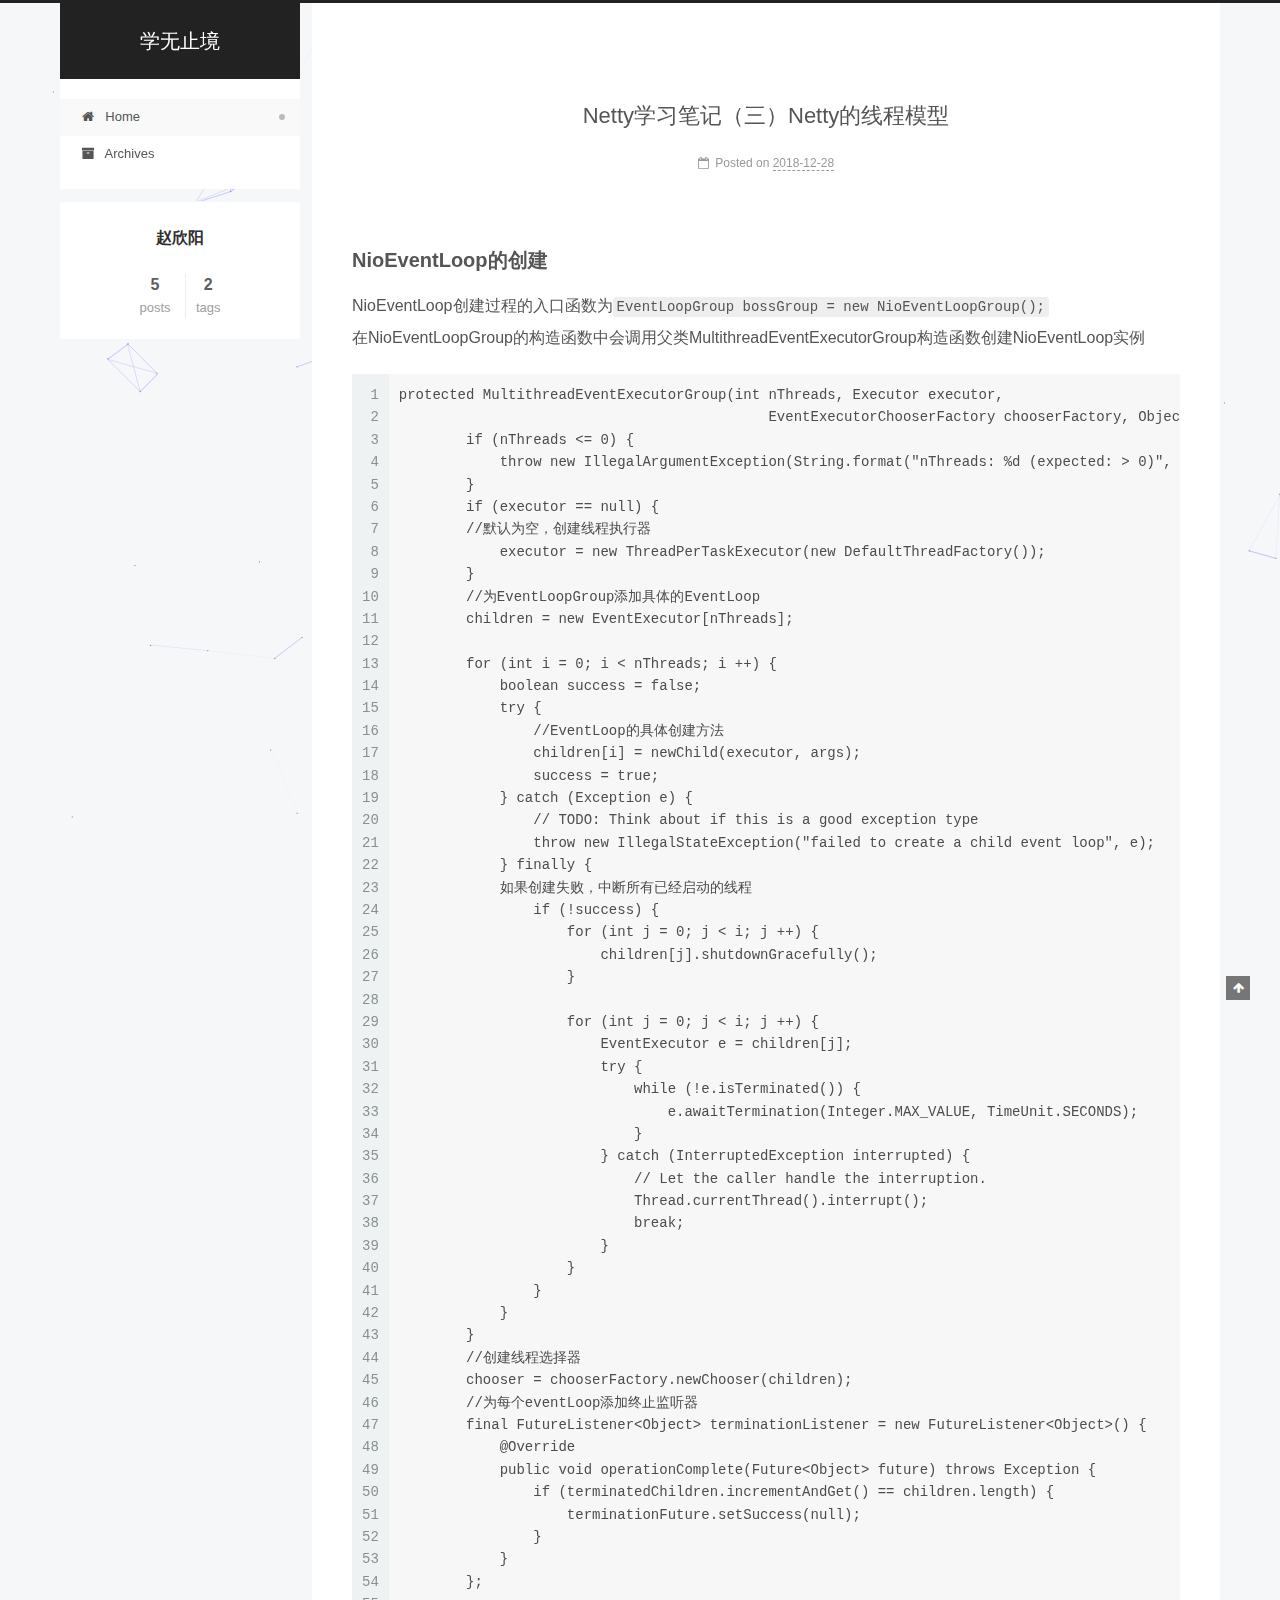
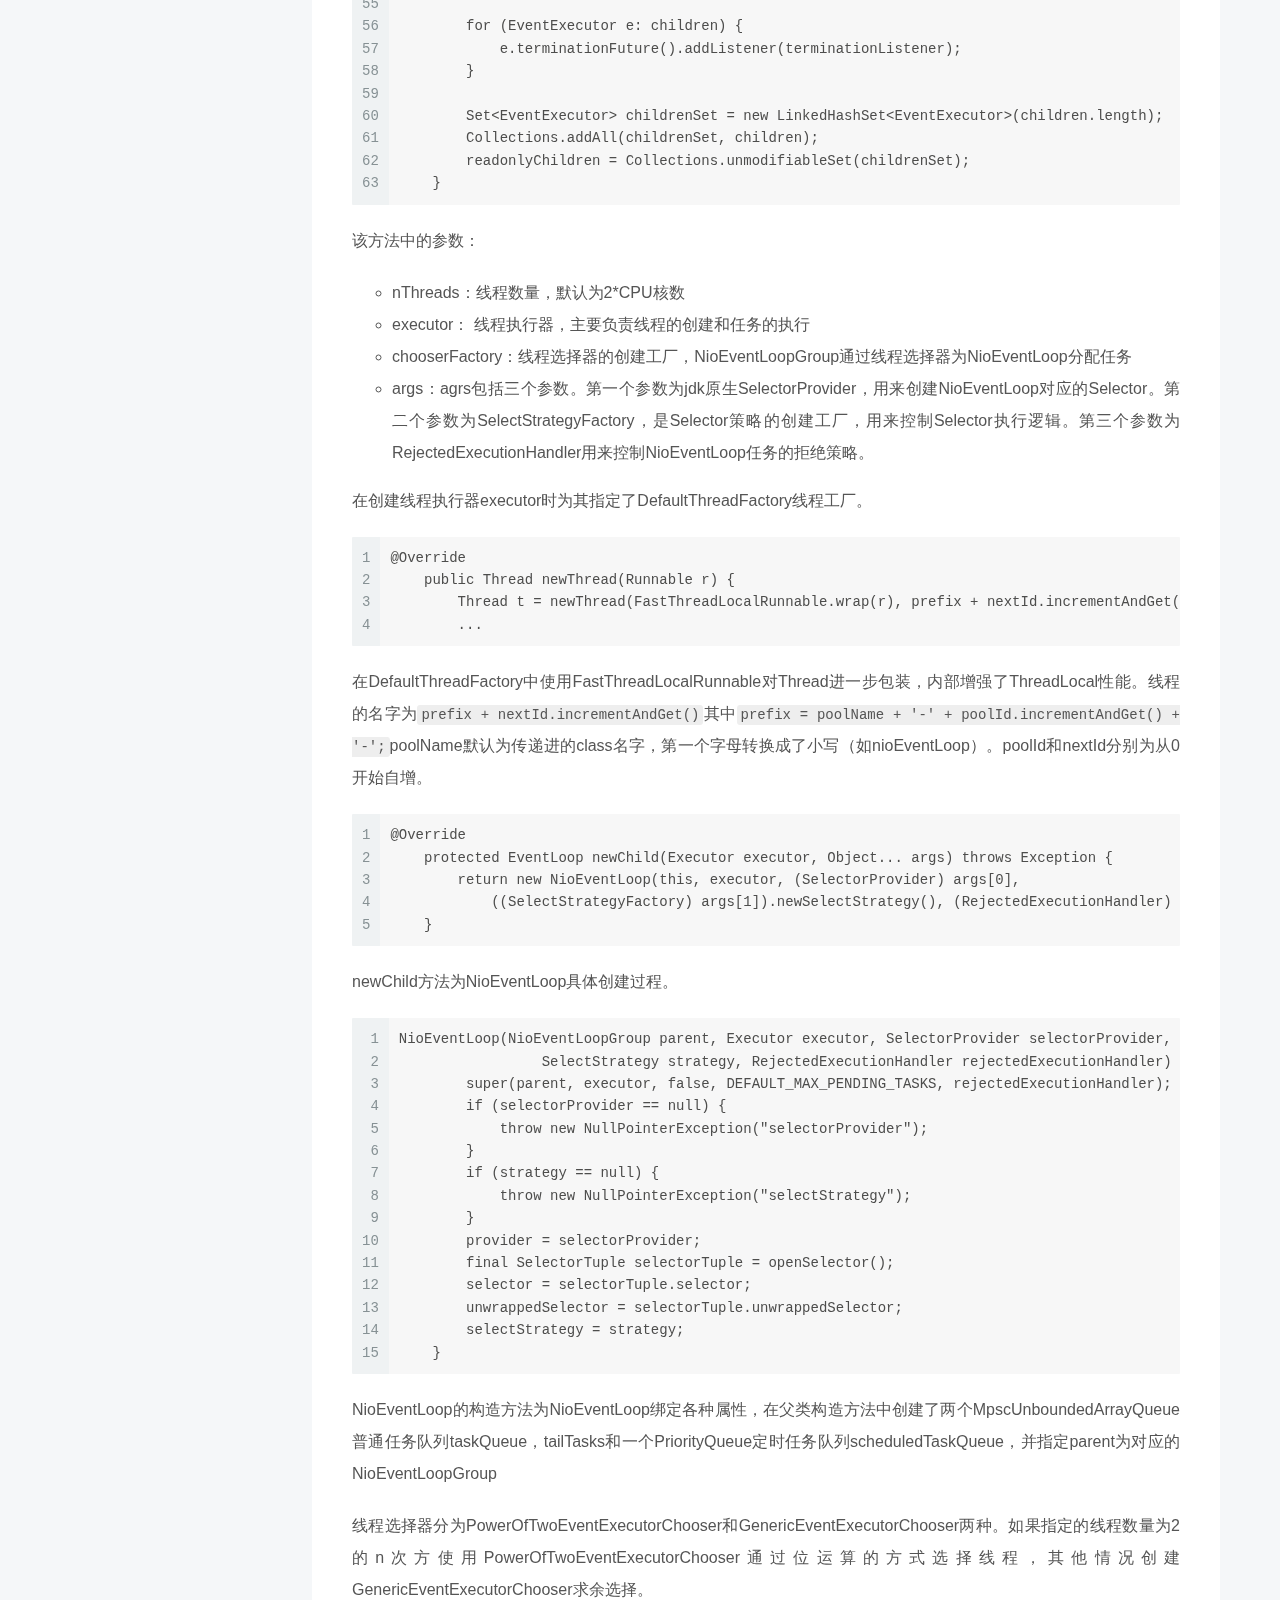
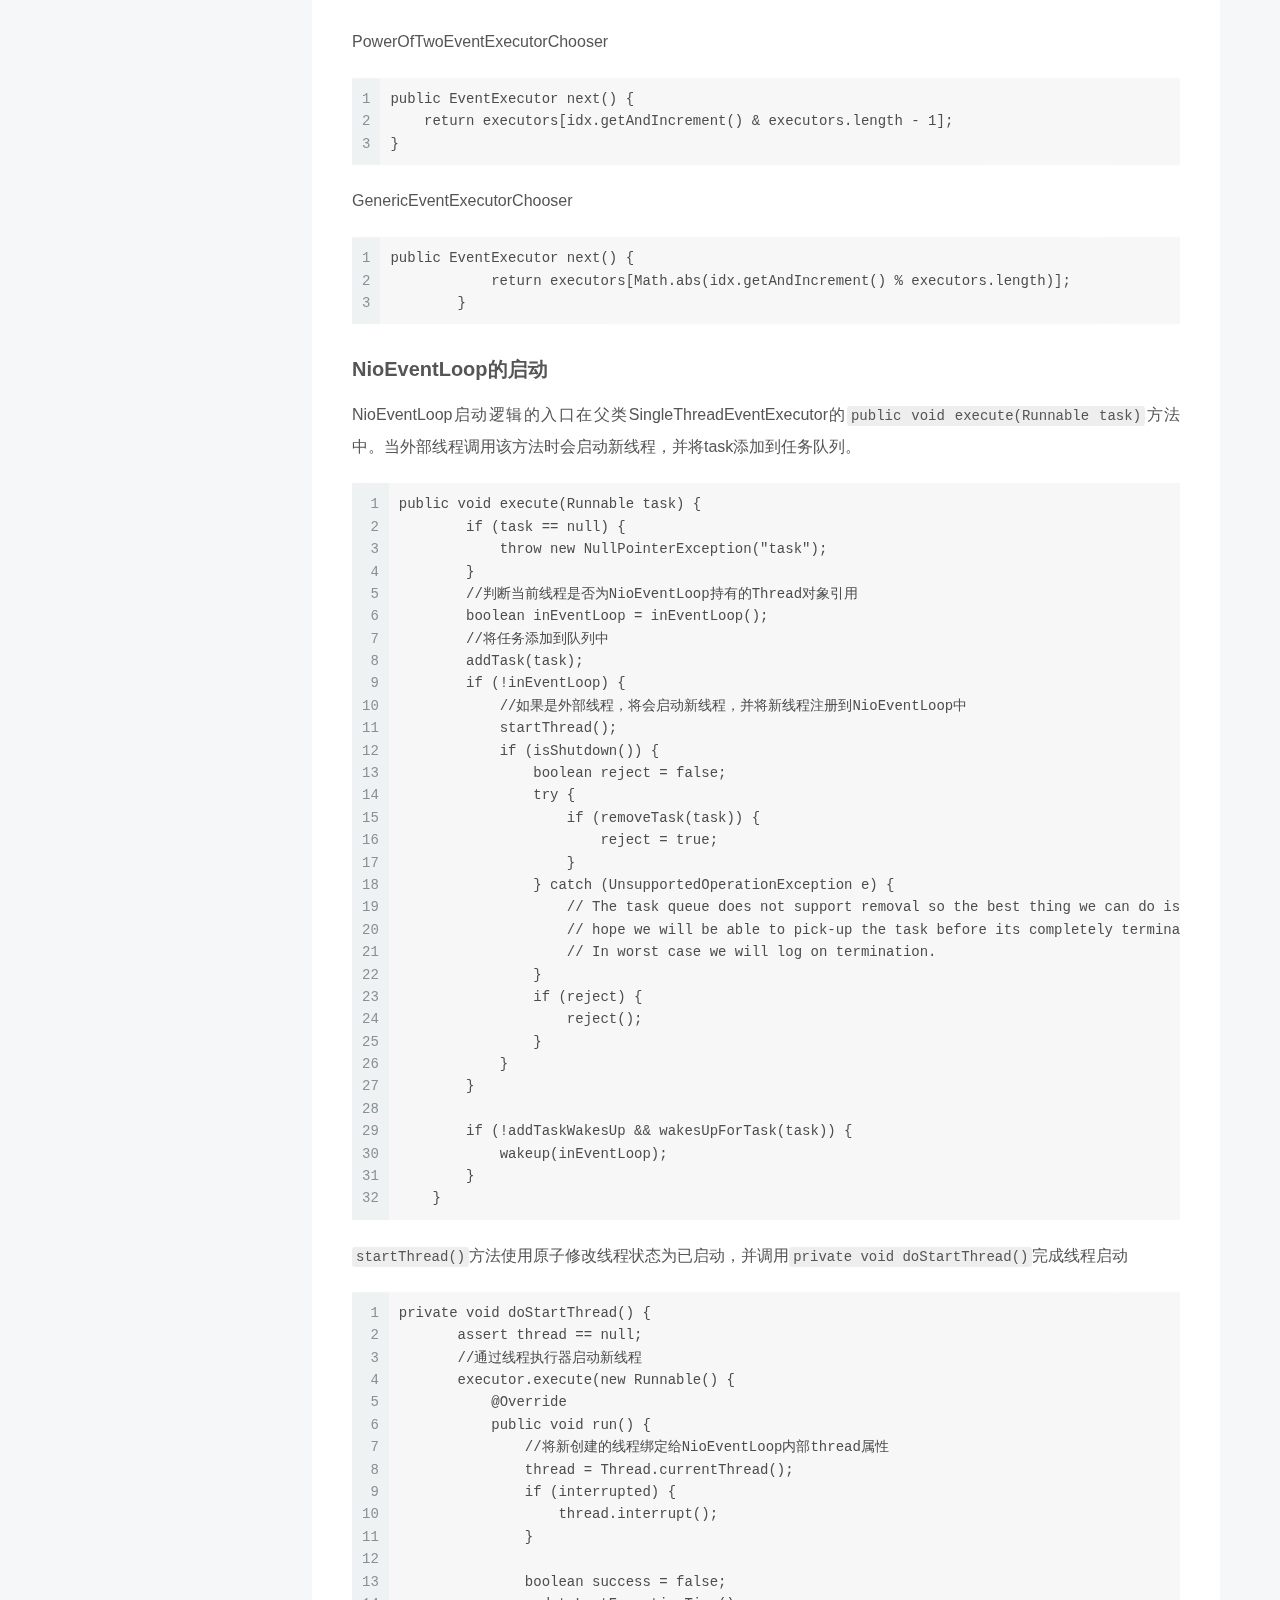
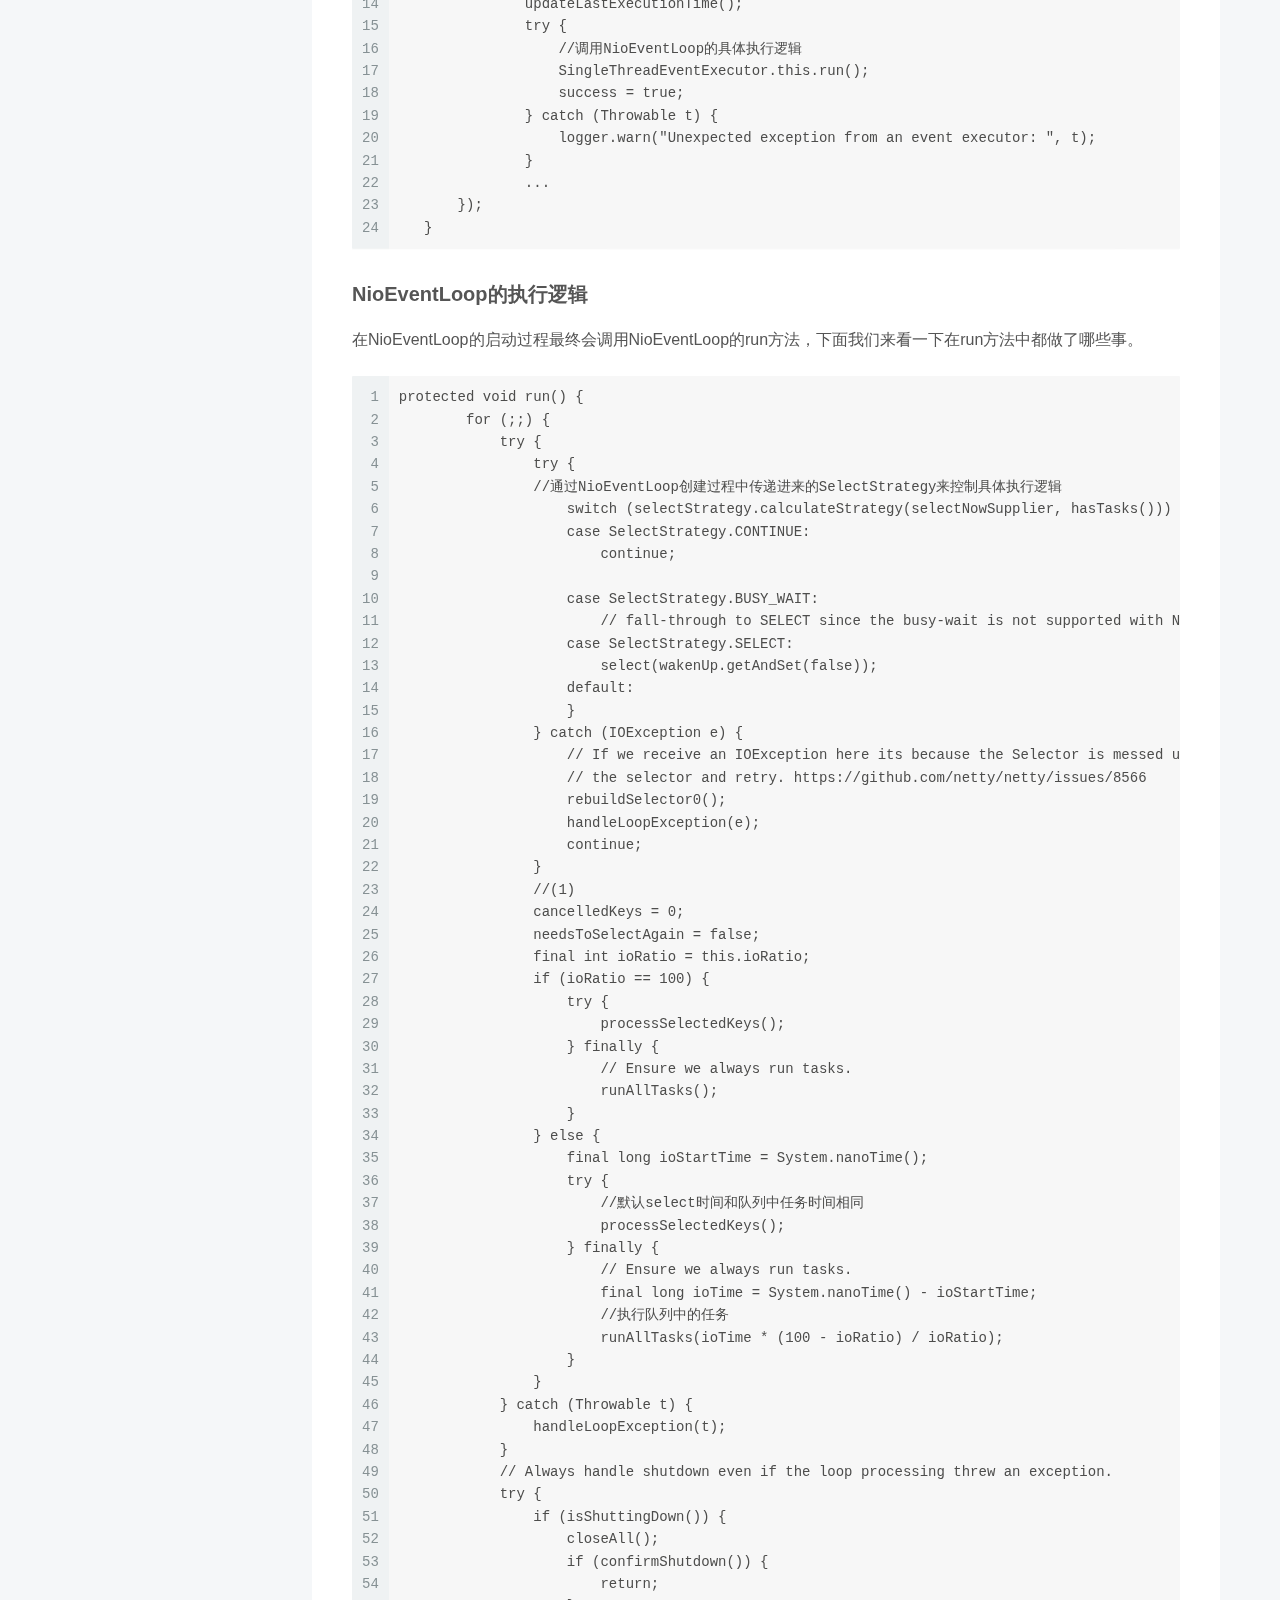
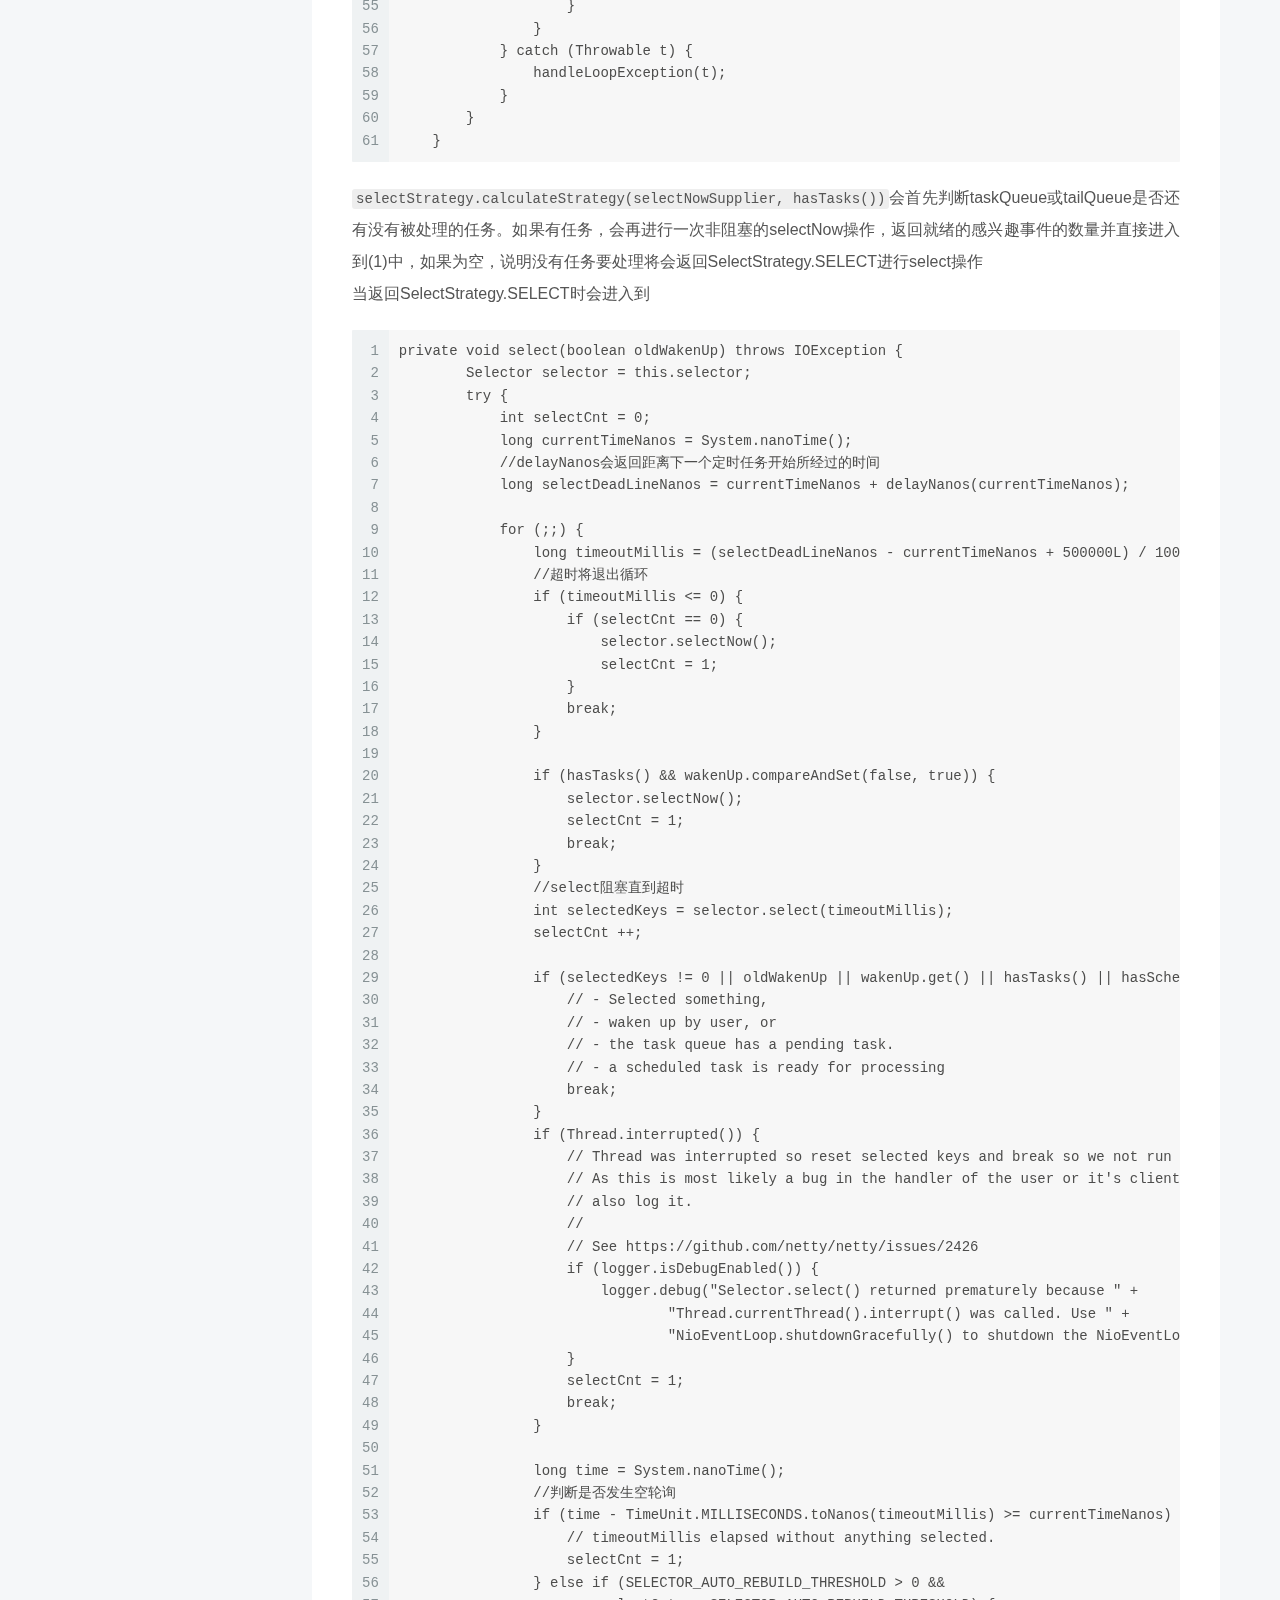
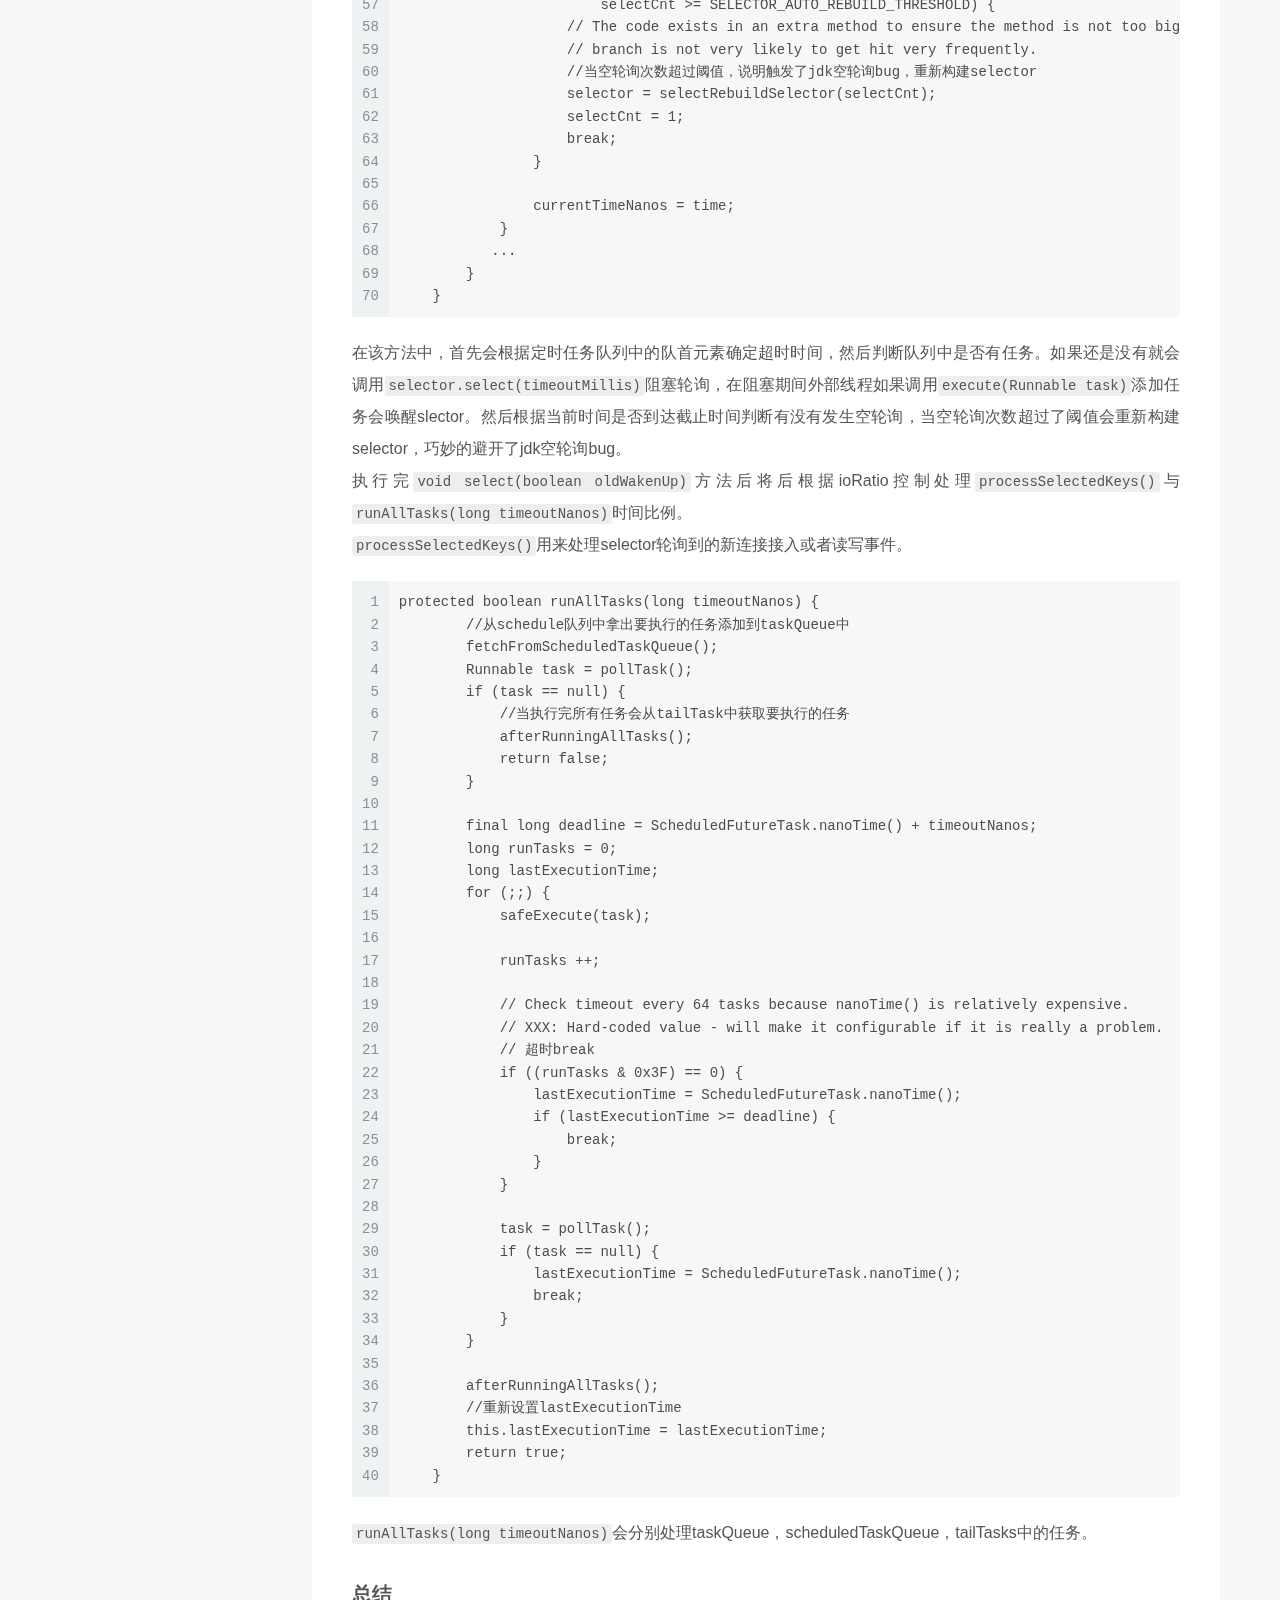
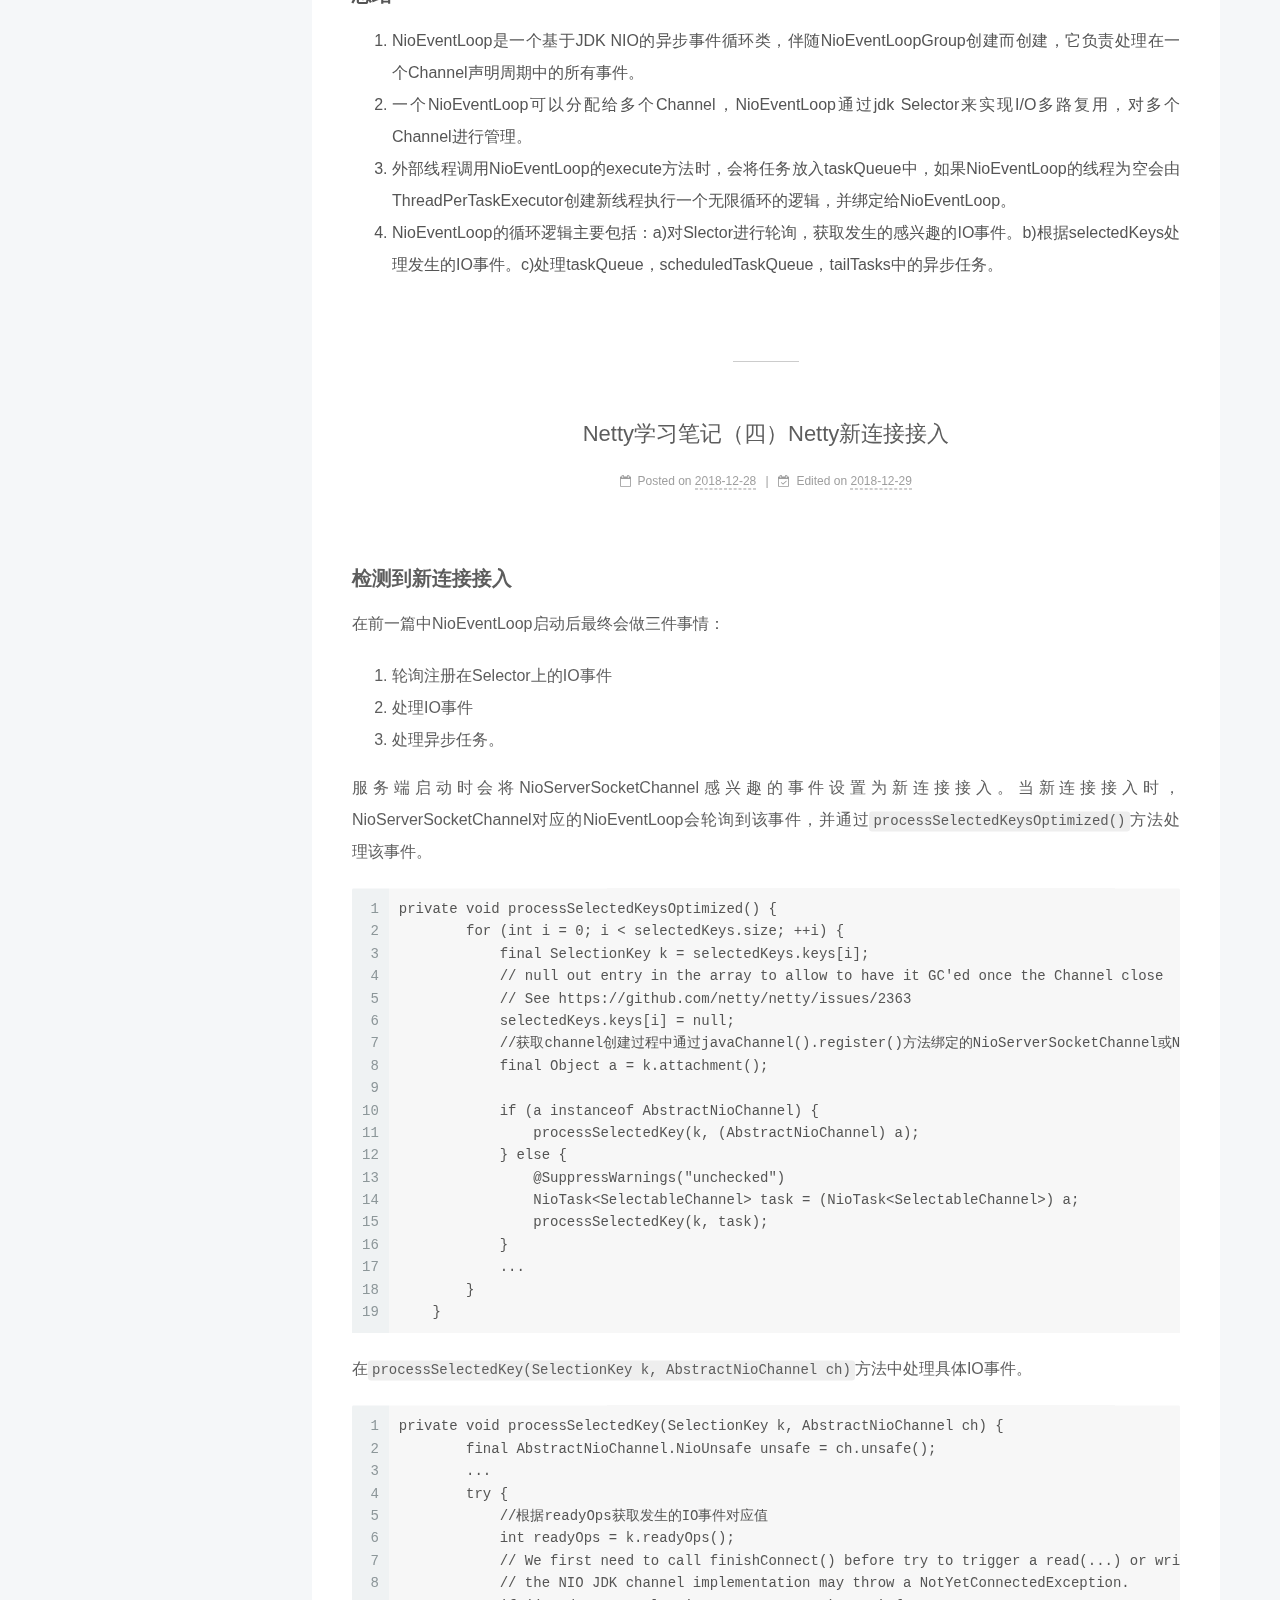
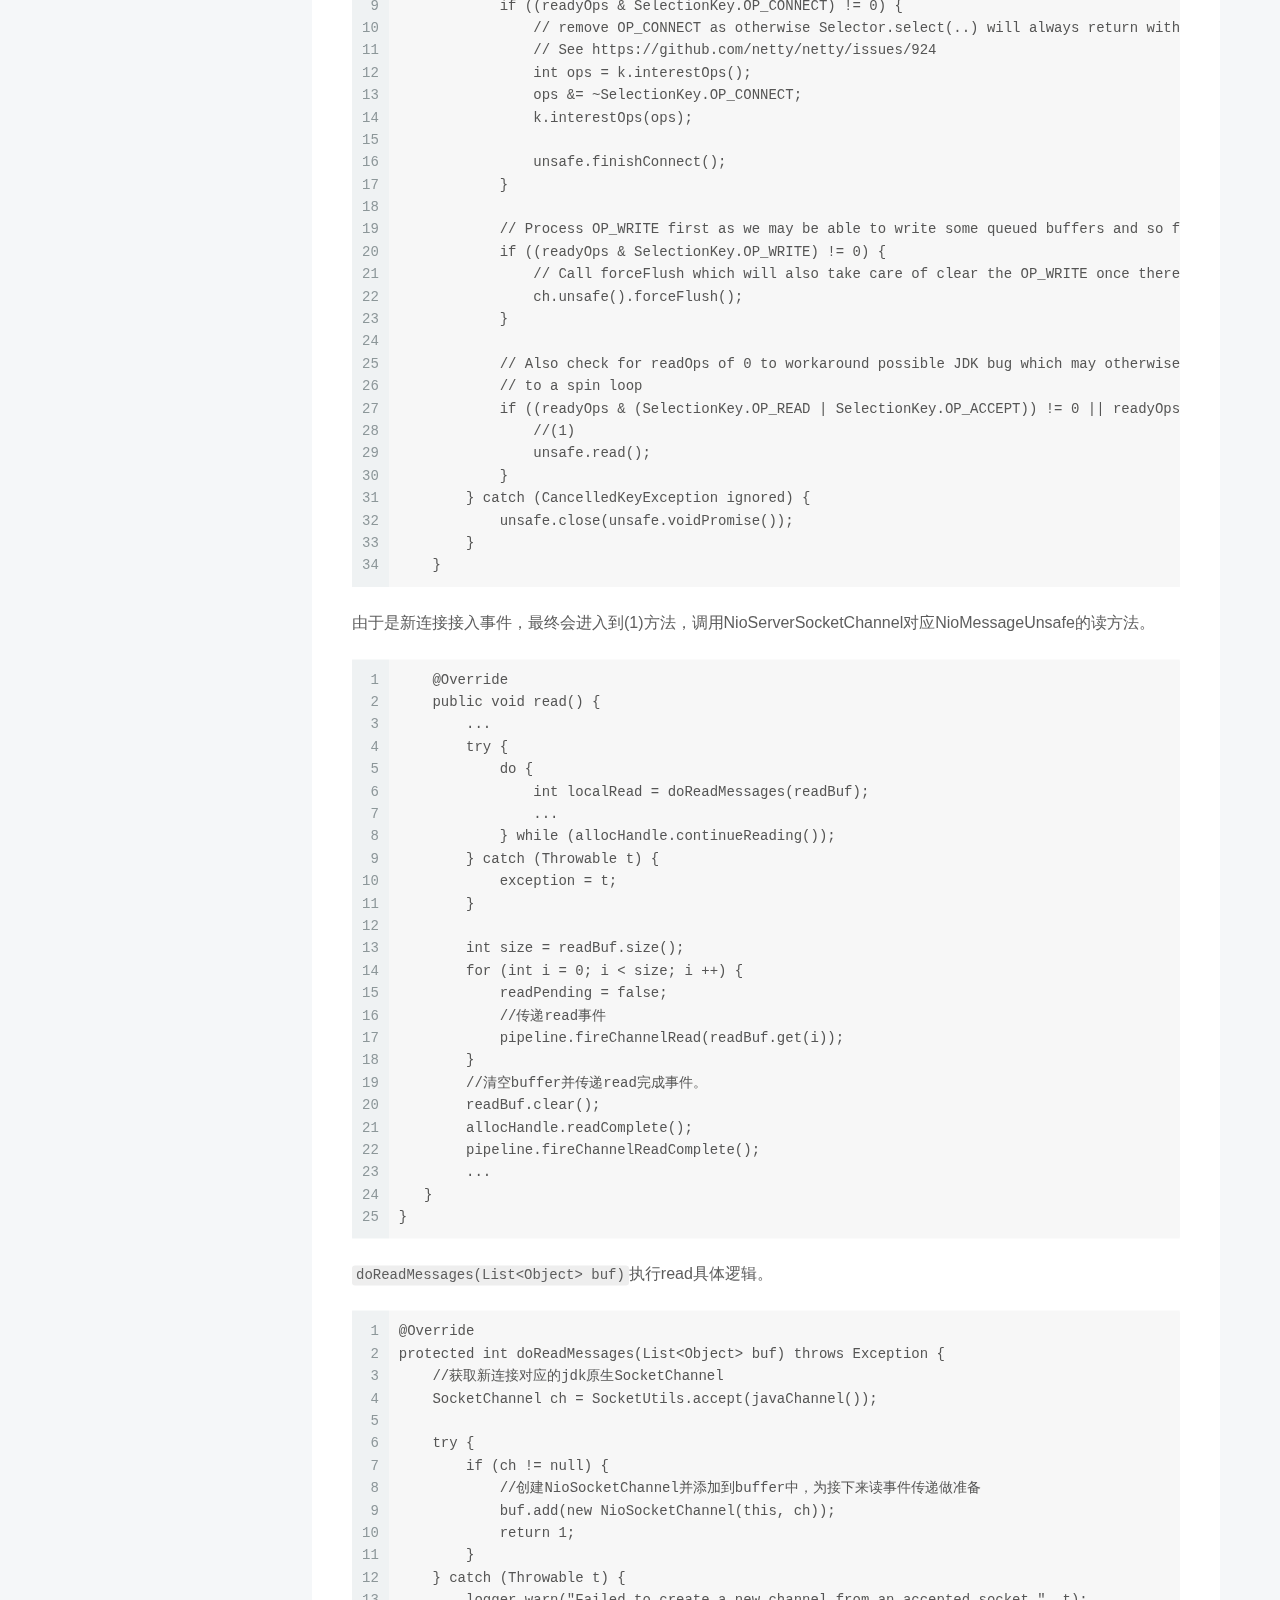
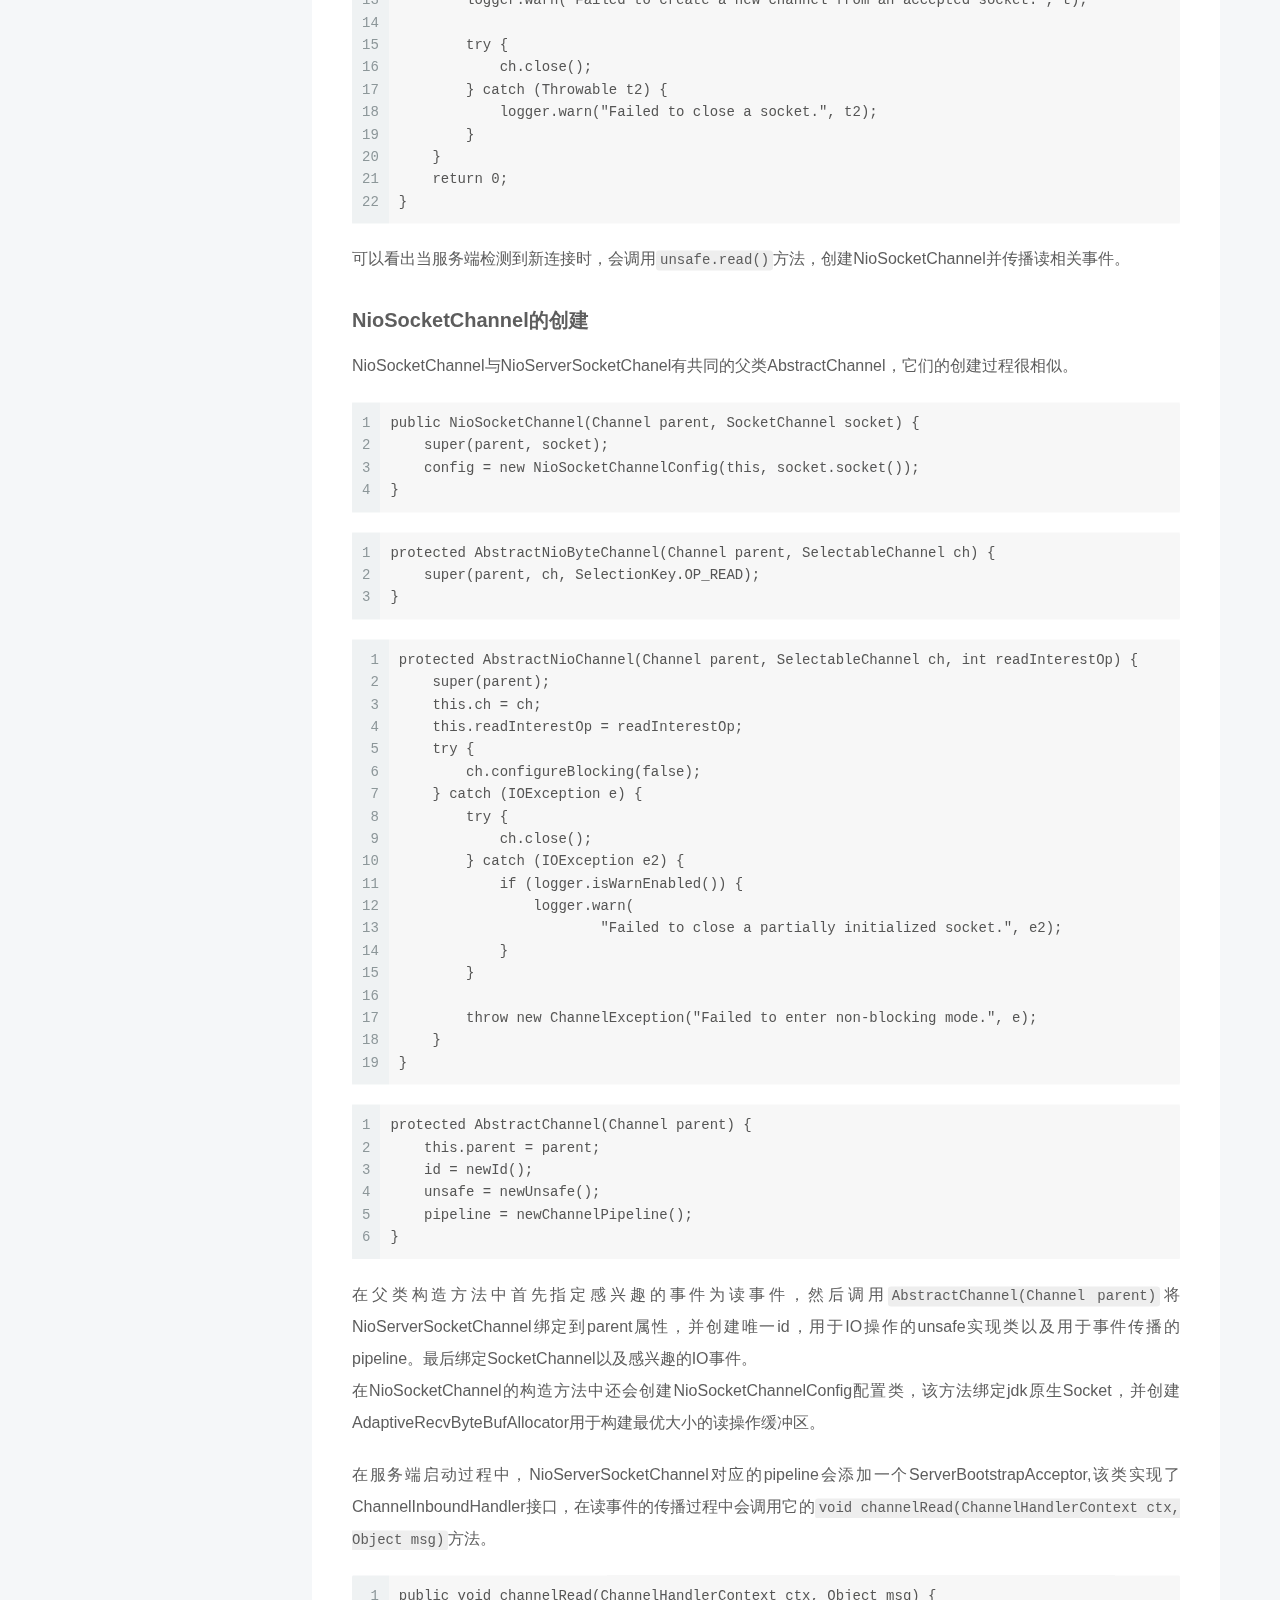
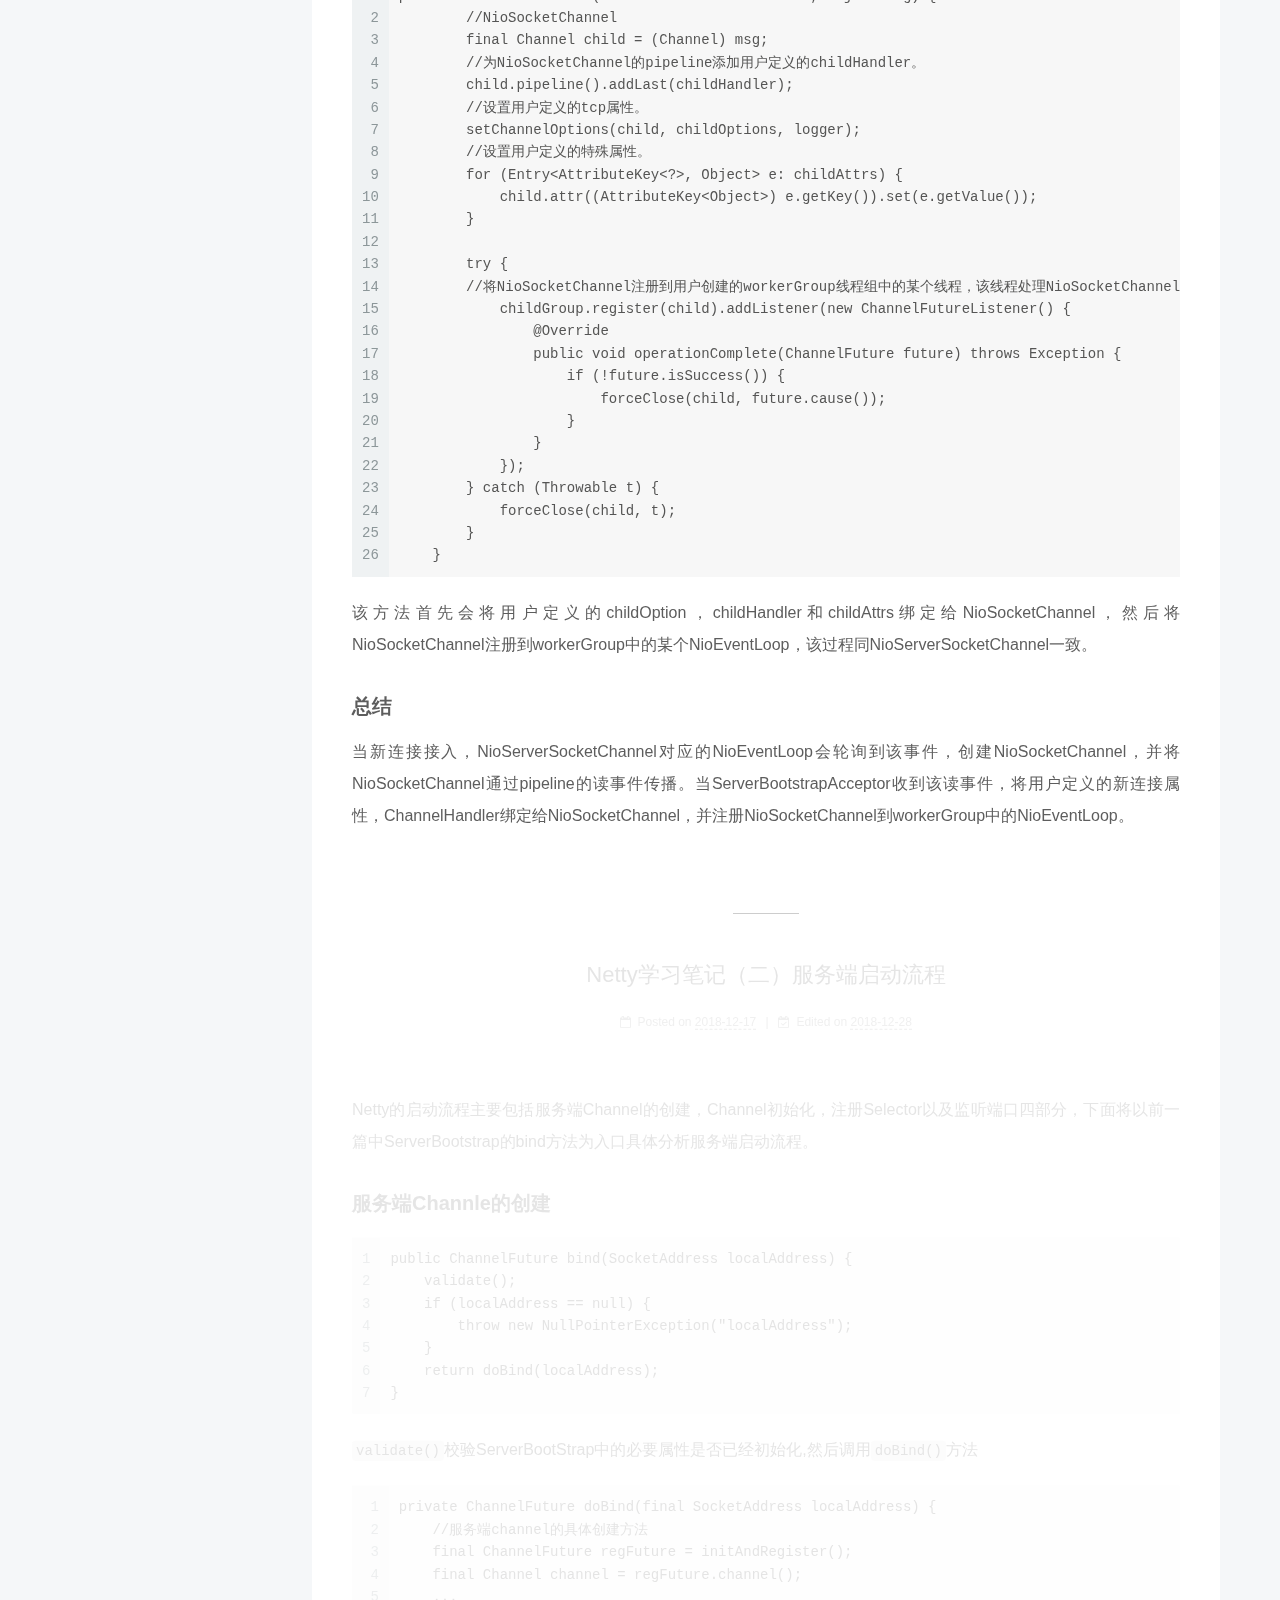
==== commit 478901e4: "Site updated: 2018-12-29 11:59:17" ====
--- a/index.html
+++ b/index.html
@@ -337,7 +337,7 @@
                 
               
 
-              <time title="Created: 2018-12-28 15:56:33 / Modified: 15:58:12" itemprop="dateCreated datePublished" datetime="2018-12-28T15:56:33+08:00">2018-12-28</time>
+              <time title="Created: 2018-12-28 15:56:33 / Modified: 17:10:54" itemprop="dateCreated datePublished" datetime="2018-12-28T15:56:33+08:00">2018-12-28</time>
             
 
             
@@ -409,7 +409,7 @@
 <li>NioEventLoop是一个基于JDK NIO的异步事件循环类，伴随NioEventLoopGroup创建而创建，它负责处理在一个Channel声明周期中的所有事件。</li>
 <li>一个NioEventLoop可以分配给多个Channel，NioEventLoop通过jdk Selector来实现I/O多路复用，对多个Channel进行管理。 </li>
 <li>外部线程调用NioEventLoop的execute方法时，会将任务放入taskQueue中，如果NioEventLoop的线程为空会由ThreadPerTaskExecutor创建新线程执行一个无限循环的逻辑，并绑定给NioEventLoop。</li>
-<li>NioEventLoop的循环逻辑主要包括：a)对Slector进行轮询，获取发生的感兴趣的事件。b)根据selectedKeys处理发生的事件。c)处理taskQueue，scheduledTaskQueue，tailTasks中的任务。</li>
+<li>NioEventLoop的循环逻辑主要包括：a)对Slector进行轮询，获取发生的感兴趣的IO事件。b)根据selectedKeys处理发生的IO事件。c)处理taskQueue，scheduledTaskQueue，tailTasks中的异步任务。</li>
 </ol>
 
           
@@ -467,7 +467,7 @@
   
   
   <div class="post-block">
-    <link itemprop="mainEntityOfPage" href="http://yoursite.com/2018/12/17/Netty学习笔记（二）服务端启动流程/">
+    <link itemprop="mainEntityOfPage" href="http://yoursite.com/2018/12/28/Netty学习笔记（四）Netty新连接接入/">
 
     <span hidden itemprop="author" itemscope="" itemtype="http://schema.org/Person">
       <meta itemprop="name" content="赵欣阳">
@@ -487,7 +487,7 @@
           <h1 class="post-title" itemprop="name headline">
                 
                 
-                <a href="/2018/12/17/Netty学习笔记（二）服务端启动流程/" class="post-title-link" itemprop="http://yoursite.com/index.html">Netty学习笔记（二）服务端启动流程</a>
+                <a href="/2018/12/28/Netty学习笔记（四）Netty新连接接入/" class="post-title-link" itemprop="http://yoursite.com/index.html">Netty学习笔记（四）Netty新连接接入</a>
               
             
           </h1>
@@ -512,7 +512,7 @@
                 
               
 
-              <time title="Created: 2018-12-17 14:44:33" itemprop="dateCreated datePublished" datetime="2018-12-17T14:44:33+08:00">2018-12-17</time>
+              <time title="Created: 2018-12-28 15:56:33" itemprop="dateCreated datePublished" datetime="2018-12-28T15:56:33+08:00">2018-12-28</time>
             
 
             
@@ -529,7 +529,183 @@
                 
                   <span class="post-meta-item-text">Edited on</span>
                 
-                <time title="Modified: 2018-12-28 11:23:57" itemprop="dateModified" datetime="2018-12-28T11:23:57+08:00">2018-12-28</time>
+                <time title="Modified: 2018-12-29 11:58:38" itemprop="dateModified" datetime="2018-12-29T11:58:38+08:00">2018-12-29</time>
+              
+            
+          </span>
+
+          
+
+          
+            
+          
+
+          
+          
+
+          
+
+          
+
+          
+
+        </div>
+      </header>
+    
+
+    
+    
+    
+    <div class="post-body" itemprop="articleBody">
+
+      
+      
+
+      
+        
+          
+            <h2 id="检测到新连接接入"><a href="#检测到新连接接入" class="headerlink" title="检测到新连接接入"></a>检测到新连接接入</h2><p>在前一篇中NioEventLoop启动后最终会做三件事情：</p>
+<ol>
+<li>轮询注册在Selector上的IO事件</li>
+<li>处理IO事件</li>
+<li>处理异步任务。</li>
+</ol>
+<p>服务端启动时会将NioServerSocketChannel感兴趣的事件设置为新连接接入。当新连接接入时，NioServerSocketChannel对应的NioEventLoop会轮询到该事件，并通过<code>processSelectedKeysOptimized()</code>方法处理该事件。</p>
+<figure class="highlight plain"><table><tr><td class="gutter"><pre><span class="line">1</span><br><span class="line">2</span><br><span class="line">3</span><br><span class="line">4</span><br><span class="line">5</span><br><span class="line">6</span><br><span class="line">7</span><br><span class="line">8</span><br><span class="line">9</span><br><span class="line">10</span><br><span class="line">11</span><br><span class="line">12</span><br><span class="line">13</span><br><span class="line">14</span><br><span class="line">15</span><br><span class="line">16</span><br><span class="line">17</span><br><span class="line">18</span><br><span class="line">19</span><br></pre></td><td class="code"><pre><span class="line">private void processSelectedKeysOptimized() &#123;</span><br><span class="line">        for (int i = 0; i &lt; selectedKeys.size; ++i) &#123;</span><br><span class="line">            final SelectionKey k = selectedKeys.keys[i];</span><br><span class="line">            // null out entry in the array to allow to have it GC&apos;ed once the Channel close</span><br><span class="line">            // See https://github.com/netty/netty/issues/2363</span><br><span class="line">            selectedKeys.keys[i] = null;</span><br><span class="line">            //获取channel创建过程中通过javaChannel().register()方法绑定的NioServerSocketChannel或NioSocketChannel</span><br><span class="line">            final Object a = k.attachment();</span><br><span class="line"></span><br><span class="line">            if (a instanceof AbstractNioChannel) &#123;</span><br><span class="line">                processSelectedKey(k, (AbstractNioChannel) a);</span><br><span class="line">            &#125; else &#123;</span><br><span class="line">                @SuppressWarnings(&quot;unchecked&quot;)</span><br><span class="line">                NioTask&lt;SelectableChannel&gt; task = (NioTask&lt;SelectableChannel&gt;) a;</span><br><span class="line">                processSelectedKey(k, task);</span><br><span class="line">            &#125;</span><br><span class="line">            ...</span><br><span class="line">        &#125;</span><br><span class="line">    &#125;</span><br></pre></td></tr></table></figure>
+<p>在<code>processSelectedKey(SelectionKey k, AbstractNioChannel ch)</code>方法中处理具体IO事件。<br><figure class="highlight plain"><table><tr><td class="gutter"><pre><span class="line">1</span><br><span class="line">2</span><br><span class="line">3</span><br><span class="line">4</span><br><span class="line">5</span><br><span class="line">6</span><br><span class="line">7</span><br><span class="line">8</span><br><span class="line">9</span><br><span class="line">10</span><br><span class="line">11</span><br><span class="line">12</span><br><span class="line">13</span><br><span class="line">14</span><br><span class="line">15</span><br><span class="line">16</span><br><span class="line">17</span><br><span class="line">18</span><br><span class="line">19</span><br><span class="line">20</span><br><span class="line">21</span><br><span class="line">22</span><br><span class="line">23</span><br><span class="line">24</span><br><span class="line">25</span><br><span class="line">26</span><br><span class="line">27</span><br><span class="line">28</span><br><span class="line">29</span><br><span class="line">30</span><br><span class="line">31</span><br><span class="line">32</span><br><span class="line">33</span><br><span class="line">34</span><br></pre></td><td class="code"><pre><span class="line">private void processSelectedKey(SelectionKey k, AbstractNioChannel ch) &#123;</span><br><span class="line">        final AbstractNioChannel.NioUnsafe unsafe = ch.unsafe();</span><br><span class="line">        ...</span><br><span class="line">        try &#123;</span><br><span class="line">            //根据readyOps获取发生的IO事件对应值</span><br><span class="line">            int readyOps = k.readyOps();</span><br><span class="line">            // We first need to call finishConnect() before try to trigger a read(...) or write(...) as otherwise</span><br><span class="line">            // the NIO JDK channel implementation may throw a NotYetConnectedException.</span><br><span class="line">            if ((readyOps &amp; SelectionKey.OP_CONNECT) != 0) &#123;</span><br><span class="line">                // remove OP_CONNECT as otherwise Selector.select(..) will always return without blocking</span><br><span class="line">                // See https://github.com/netty/netty/issues/924</span><br><span class="line">                int ops = k.interestOps();</span><br><span class="line">                ops &amp;= ~SelectionKey.OP_CONNECT;</span><br><span class="line">                k.interestOps(ops);</span><br><span class="line"></span><br><span class="line">                unsafe.finishConnect();</span><br><span class="line">            &#125;</span><br><span class="line"></span><br><span class="line">            // Process OP_WRITE first as we may be able to write some queued buffers and so free memory.</span><br><span class="line">            if ((readyOps &amp; SelectionKey.OP_WRITE) != 0) &#123;</span><br><span class="line">                // Call forceFlush which will also take care of clear the OP_WRITE once there is nothing left to write</span><br><span class="line">                ch.unsafe().forceFlush();</span><br><span class="line">            &#125;</span><br><span class="line"></span><br><span class="line">            // Also check for readOps of 0 to workaround possible JDK bug which may otherwise lead</span><br><span class="line">            // to a spin loop</span><br><span class="line">            if ((readyOps &amp; (SelectionKey.OP_READ | SelectionKey.OP_ACCEPT)) != 0 || readyOps == 0) &#123;</span><br><span class="line">                //(1)</span><br><span class="line">                unsafe.read();</span><br><span class="line">            &#125;</span><br><span class="line">        &#125; catch (CancelledKeyException ignored) &#123;</span><br><span class="line">            unsafe.close(unsafe.voidPromise());</span><br><span class="line">        &#125;</span><br><span class="line">    &#125;</span><br></pre></td></tr></table></figure></p>
+<p>由于是新连接接入事件，最终会进入到(1)方法，调用NioServerSocketChannel对应NioMessageUnsafe的读方法。</p>
+<figure class="highlight plain"><table><tr><td class="gutter"><pre><span class="line">1</span><br><span class="line">2</span><br><span class="line">3</span><br><span class="line">4</span><br><span class="line">5</span><br><span class="line">6</span><br><span class="line">7</span><br><span class="line">8</span><br><span class="line">9</span><br><span class="line">10</span><br><span class="line">11</span><br><span class="line">12</span><br><span class="line">13</span><br><span class="line">14</span><br><span class="line">15</span><br><span class="line">16</span><br><span class="line">17</span><br><span class="line">18</span><br><span class="line">19</span><br><span class="line">20</span><br><span class="line">21</span><br><span class="line">22</span><br><span class="line">23</span><br><span class="line">24</span><br><span class="line">25</span><br></pre></td><td class="code"><pre><span class="line">    @Override</span><br><span class="line">    public void read() &#123;</span><br><span class="line">        ...</span><br><span class="line">        try &#123;</span><br><span class="line">            do &#123;</span><br><span class="line">                int localRead = doReadMessages(readBuf);</span><br><span class="line">                ...</span><br><span class="line">            &#125; while (allocHandle.continueReading());</span><br><span class="line">        &#125; catch (Throwable t) &#123;</span><br><span class="line">            exception = t;</span><br><span class="line">        &#125;</span><br><span class="line"></span><br><span class="line">        int size = readBuf.size();</span><br><span class="line">        for (int i = 0; i &lt; size; i ++) &#123;</span><br><span class="line">            readPending = false;</span><br><span class="line">            //传递read事件</span><br><span class="line">            pipeline.fireChannelRead(readBuf.get(i));</span><br><span class="line">        &#125;</span><br><span class="line">        //清空buffer并传递read完成事件。</span><br><span class="line">        readBuf.clear();</span><br><span class="line">        allocHandle.readComplete();</span><br><span class="line">        pipeline.fireChannelReadComplete();</span><br><span class="line">        ...</span><br><span class="line">   &#125;</span><br><span class="line">&#125;</span><br></pre></td></tr></table></figure>
+<p><code>doReadMessages(List&lt;Object&gt; buf)</code>执行read具体逻辑。<br><figure class="highlight plain"><table><tr><td class="gutter"><pre><span class="line">1</span><br><span class="line">2</span><br><span class="line">3</span><br><span class="line">4</span><br><span class="line">5</span><br><span class="line">6</span><br><span class="line">7</span><br><span class="line">8</span><br><span class="line">9</span><br><span class="line">10</span><br><span class="line">11</span><br><span class="line">12</span><br><span class="line">13</span><br><span class="line">14</span><br><span class="line">15</span><br><span class="line">16</span><br><span class="line">17</span><br><span class="line">18</span><br><span class="line">19</span><br><span class="line">20</span><br><span class="line">21</span><br><span class="line">22</span><br></pre></td><td class="code"><pre><span class="line">@Override</span><br><span class="line">protected int doReadMessages(List&lt;Object&gt; buf) throws Exception &#123;</span><br><span class="line">    //获取新连接对应的jdk原生SocketChannel</span><br><span class="line">    SocketChannel ch = SocketUtils.accept(javaChannel());</span><br><span class="line"></span><br><span class="line">    try &#123;</span><br><span class="line">        if (ch != null) &#123;</span><br><span class="line">            //创建NioSocketChannel并添加到buffer中，为接下来读事件传递做准备</span><br><span class="line">            buf.add(new NioSocketChannel(this, ch));</span><br><span class="line">            return 1;</span><br><span class="line">        &#125;</span><br><span class="line">    &#125; catch (Throwable t) &#123;</span><br><span class="line">        logger.warn(&quot;Failed to create a new channel from an accepted socket.&quot;, t);</span><br><span class="line"></span><br><span class="line">        try &#123;</span><br><span class="line">            ch.close();</span><br><span class="line">        &#125; catch (Throwable t2) &#123;</span><br><span class="line">            logger.warn(&quot;Failed to close a socket.&quot;, t2);</span><br><span class="line">        &#125;</span><br><span class="line">    &#125;</span><br><span class="line">    return 0;</span><br><span class="line">&#125;</span><br></pre></td></tr></table></figure></p>
+<p>可以看出当服务端检测到新连接时，会调用<code>unsafe.read()</code>方法，创建NioSocketChannel并传播读相关事件。</p>
+<h2 id="NioSocketChannel的创建"><a href="#NioSocketChannel的创建" class="headerlink" title="NioSocketChannel的创建"></a>NioSocketChannel的创建</h2><p>NioSocketChannel与NioServerSocketChanel有共同的父类AbstractChannel，它们的创建过程很相似。</p>
+<figure class="highlight plain"><table><tr><td class="gutter"><pre><span class="line">1</span><br><span class="line">2</span><br><span class="line">3</span><br><span class="line">4</span><br></pre></td><td class="code"><pre><span class="line">public NioSocketChannel(Channel parent, SocketChannel socket) &#123;</span><br><span class="line">    super(parent, socket);</span><br><span class="line">    config = new NioSocketChannelConfig(this, socket.socket());</span><br><span class="line">&#125;</span><br></pre></td></tr></table></figure>
+<figure class="highlight plain"><table><tr><td class="gutter"><pre><span class="line">1</span><br><span class="line">2</span><br><span class="line">3</span><br></pre></td><td class="code"><pre><span class="line">protected AbstractNioByteChannel(Channel parent, SelectableChannel ch) &#123;</span><br><span class="line">    super(parent, ch, SelectionKey.OP_READ);</span><br><span class="line">&#125;</span><br></pre></td></tr></table></figure>
+<figure class="highlight plain"><table><tr><td class="gutter"><pre><span class="line">1</span><br><span class="line">2</span><br><span class="line">3</span><br><span class="line">4</span><br><span class="line">5</span><br><span class="line">6</span><br><span class="line">7</span><br><span class="line">8</span><br><span class="line">9</span><br><span class="line">10</span><br><span class="line">11</span><br><span class="line">12</span><br><span class="line">13</span><br><span class="line">14</span><br><span class="line">15</span><br><span class="line">16</span><br><span class="line">17</span><br><span class="line">18</span><br><span class="line">19</span><br></pre></td><td class="code"><pre><span class="line">protected AbstractNioChannel(Channel parent, SelectableChannel ch, int readInterestOp) &#123;</span><br><span class="line">    super(parent);</span><br><span class="line">    this.ch = ch;</span><br><span class="line">    this.readInterestOp = readInterestOp;</span><br><span class="line">    try &#123;</span><br><span class="line">        ch.configureBlocking(false);</span><br><span class="line">    &#125; catch (IOException e) &#123;</span><br><span class="line">        try &#123;</span><br><span class="line">            ch.close();</span><br><span class="line">        &#125; catch (IOException e2) &#123;</span><br><span class="line">            if (logger.isWarnEnabled()) &#123;</span><br><span class="line">                logger.warn(</span><br><span class="line">                        &quot;Failed to close a partially initialized socket.&quot;, e2);</span><br><span class="line">            &#125;</span><br><span class="line">        &#125;</span><br><span class="line"></span><br><span class="line">        throw new ChannelException(&quot;Failed to enter non-blocking mode.&quot;, e);</span><br><span class="line">    &#125;</span><br><span class="line">&#125;</span><br></pre></td></tr></table></figure>
+<figure class="highlight plain"><table><tr><td class="gutter"><pre><span class="line">1</span><br><span class="line">2</span><br><span class="line">3</span><br><span class="line">4</span><br><span class="line">5</span><br><span class="line">6</span><br></pre></td><td class="code"><pre><span class="line">protected AbstractChannel(Channel parent) &#123;</span><br><span class="line">    this.parent = parent;</span><br><span class="line">    id = newId();</span><br><span class="line">    unsafe = newUnsafe();</span><br><span class="line">    pipeline = newChannelPipeline();</span><br><span class="line">&#125;</span><br></pre></td></tr></table></figure>
+<p>在父类构造方法中首先指定感兴趣的事件为读事件，然后调用<code>AbstractChannel(Channel parent)</code>将NioServerSocketChannel绑定到parent属性，并创建唯一id，用于IO操作的unsafe实现类以及用于事件传播的pipeline。最后绑定SocketChannel以及感兴趣的IO事件。<br>在NioSocketChannel的构造方法中还会创建NioSocketChannelConfig配置类，该方法绑定jdk原生Socket，并创建AdaptiveRecvByteBufAllocator用于构建最优大小的读操作缓冲区。</p>
+<p>在服务端启动过程中，NioServerSocketChannel对应的pipeline会添加一个ServerBootstrapAcceptor,该类实现了ChannelInboundHandler接口，在读事件的传播过程中会调用它的<code>void channelRead(ChannelHandlerContext ctx, Object msg)</code>方法。</p>
+<figure class="highlight plain"><table><tr><td class="gutter"><pre><span class="line">1</span><br><span class="line">2</span><br><span class="line">3</span><br><span class="line">4</span><br><span class="line">5</span><br><span class="line">6</span><br><span class="line">7</span><br><span class="line">8</span><br><span class="line">9</span><br><span class="line">10</span><br><span class="line">11</span><br><span class="line">12</span><br><span class="line">13</span><br><span class="line">14</span><br><span class="line">15</span><br><span class="line">16</span><br><span class="line">17</span><br><span class="line">18</span><br><span class="line">19</span><br><span class="line">20</span><br><span class="line">21</span><br><span class="line">22</span><br><span class="line">23</span><br><span class="line">24</span><br><span class="line">25</span><br><span class="line">26</span><br></pre></td><td class="code"><pre><span class="line">public void channelRead(ChannelHandlerContext ctx, Object msg) &#123;</span><br><span class="line">        //NioSocketChannel</span><br><span class="line">        final Channel child = (Channel) msg;</span><br><span class="line">        //为NioSocketChannel的pipeline添加用户定义的childHandler。</span><br><span class="line">        child.pipeline().addLast(childHandler);</span><br><span class="line">        //设置用户定义的tcp属性。</span><br><span class="line">        setChannelOptions(child, childOptions, logger);</span><br><span class="line">        //设置用户定义的特殊属性。</span><br><span class="line">        for (Entry&lt;AttributeKey&lt;?&gt;, Object&gt; e: childAttrs) &#123;</span><br><span class="line">            child.attr((AttributeKey&lt;Object&gt;) e.getKey()).set(e.getValue());</span><br><span class="line">        &#125;</span><br><span class="line"></span><br><span class="line">        try &#123;</span><br><span class="line">        //将NioSocketChannel注册到用户创建的workerGroup线程组中的某个线程，该线程处理NioSocketChannel生命周期的所有IO事件。</span><br><span class="line">            childGroup.register(child).addListener(new ChannelFutureListener() &#123;</span><br><span class="line">                @Override</span><br><span class="line">                public void operationComplete(ChannelFuture future) throws Exception &#123;</span><br><span class="line">                    if (!future.isSuccess()) &#123;</span><br><span class="line">                        forceClose(child, future.cause());</span><br><span class="line">                    &#125;</span><br><span class="line">                &#125;</span><br><span class="line">            &#125;);</span><br><span class="line">        &#125; catch (Throwable t) &#123;</span><br><span class="line">            forceClose(child, t);</span><br><span class="line">        &#125;</span><br><span class="line">    &#125;</span><br></pre></td></tr></table></figure>
+<p>该方法首先会将用户定义的childOption，childHandler和childAttrs绑定给NioSocketChannel，然后将NioSocketChannel注册到workerGroup中的某个NioEventLoop，该过程同NioServerSocketChannel一致。</p>
+<h2 id="总结"><a href="#总结" class="headerlink" title="总结"></a>总结</h2><p>当新连接接入，NioServerSocketChannel对应的NioEventLoop会轮询到该事件，创建NioSocketChannel，并将NioSocketChannel通过pipeline的读事件传播。当ServerBootstrapAcceptor收到该读事件，将用户定义的新连接属性，ChannelHandler绑定给NioSocketChannel，并注册NioSocketChannel到workerGroup中的NioEventLoop。</p>
+
+          
+        
+      
+    </div>
+
+    
+
+    
+    
+    
+
+    
+
+    
+      
+    
+    
+
+    
+
+    <footer class="post-footer">
+      
+
+      
+
+      
+
+      
+      
+        <div class="post-eof"></div>
+      
+    </footer>
+  </div>
+  
+  
+  
+  </article>
+
+
+    
+      
+
+  
+
+  
+  
+  
+
+  
+
+  <article class="post post-type-normal" itemscope="" itemtype="http://schema.org/Article">
+  
+  
+  
+  <div class="post-block">
+    <link itemprop="mainEntityOfPage" href="http://yoursite.com/2018/12/17/Netty学习笔记（二）服务端启动流程/">
+
+    <span hidden itemprop="author" itemscope="" itemtype="http://schema.org/Person">
+      <meta itemprop="name" content="赵欣阳">
+      <meta itemprop="description" content="">
+      <meta itemprop="image" content="/images/avatar.gif">
+    </span>
+
+    <span hidden itemprop="publisher" itemscope="" itemtype="http://schema.org/Organization">
+      <meta itemprop="name" content="学无止境">
+    </span>
+
+    
+      <header class="post-header">
+
+        
+        
+          <h1 class="post-title" itemprop="name headline">
+                
+                
+                <a href="/2018/12/17/Netty学习笔记（二）服务端启动流程/" class="post-title-link" itemprop="http://yoursite.com/index.html">Netty学习笔记（二）服务端启动流程</a>
+              
+            
+          </h1>
+        
+
+        <div class="post-meta">
+          <span class="post-time">
+
+            
+            
+            
+
+            
+              <span class="post-meta-item-icon">
+                <i class="fa fa-calendar-o"></i>
+              </span>
+              
+                <span class="post-meta-item-text">Posted on</span>
+              
+
+              
+                
+              
+
+              <time title="Created: 2018-12-17 14:44:33" itemprop="dateCreated datePublished" datetime="2018-12-17T14:44:33+08:00">2018-12-17</time>
+            
+
+            
+              
+
+              
+                
+                <span class="post-meta-divider">|</span>
+                
+
+                <span class="post-meta-item-icon">
+                  <i class="fa fa-calendar-check-o"></i>
+                </span>
+                
+                  <span class="post-meta-item-text">Edited on</span>
+                
+                <time title="Modified: 2018-12-28 18:08:59" itemprop="dateModified" datetime="2018-12-28T18:08:59+08:00">2018-12-28</time>
               
             
           </span>
@@ -582,7 +758,166 @@
 <h2 id="注册Selector"><a href="#注册Selector" class="headerlink" title="注册Selector"></a>注册Selector</h2><p>ServerBootStrap中<code>initAndRegister()</code>最终会调用AbstractChannel的<code>void register(EventLoop eventLoop, final ChannelPromise promise)</code>注册Selector<br><figure class="highlight plain"><table><tr><td class="gutter"><pre><span class="line">1</span><br><span class="line">2</span><br><span class="line">3</span><br><span class="line">4</span><br><span class="line">5</span><br><span class="line">6</span><br><span class="line">7</span><br><span class="line">8</span><br><span class="line">9</span><br><span class="line">10</span><br><span class="line">11</span><br><span class="line">12</span><br><span class="line">13</span><br><span class="line">14</span><br><span class="line">15</span><br><span class="line">16</span><br><span class="line">17</span><br><span class="line">18</span><br><span class="line">19</span><br><span class="line">20</span><br><span class="line">21</span><br><span class="line">22</span><br><span class="line">23</span><br><span class="line">24</span><br><span class="line">25</span><br><span class="line">26</span><br><span class="line">27</span><br><span class="line">28</span><br><span class="line">29</span><br><span class="line">30</span><br><span class="line">31</span><br><span class="line">32</span><br><span class="line">33</span><br><span class="line">34</span><br><span class="line">35</span><br><span class="line">36</span><br><span class="line">37</span><br><span class="line">38</span><br><span class="line">39</span><br><span class="line">40</span><br><span class="line">41</span><br><span class="line">42</span><br><span class="line">43</span><br></pre></td><td class="code"><pre><span class="line">public final void register(EventLoop eventLoop, final ChannelPromise promise) &#123;</span><br><span class="line">            ...</span><br><span class="line">            //设置EventLoop后续所有操作都交给这个EventLoop处理。</span><br><span class="line">            AbstractChannel.this.eventLoop = eventLoop;</span><br><span class="line">            ...</span><br><span class="line">            //</span><br><span class="line">            register0(promise);</span><br><span class="line">            ...</span><br><span class="line">&#125;</span><br><span class="line"></span><br><span class="line">private void register0(ChannelPromise promise) &#123;</span><br><span class="line">            ...</span><br><span class="line">            doRegister();</span><br><span class="line">            ...</span><br><span class="line">            //发布HandlerAdded事件</span><br><span class="line">            pipeline.invokeHandlerAddedIfNeeded();</span><br><span class="line">            ...</span><br><span class="line">            //发布ChannelRegistered事件</span><br><span class="line">            pipeline.fireChannelRegistered();</span><br><span class="line">            ...</span><br><span class="line">&#125;</span><br><span class="line"></span><br><span class="line">protected void doRegister() throws Exception &#123;</span><br><span class="line">        boolean selected = false;</span><br><span class="line">        for (;;) &#123;</span><br><span class="line">            try &#123;</span><br><span class="line">                //调用java原生api注册，0表示不关心任何事件，将服务端Channel绑定到selector，方便之后事件的传播。</span><br><span class="line">                selectionKey = javaChannel().register(eventLoop().unwrappedSelector(), 0, this);</span><br><span class="line">                return;</span><br><span class="line">            &#125; catch (CancelledKeyException e) &#123;</span><br><span class="line">                if (!selected) &#123;</span><br><span class="line">                    // Force the Selector to select now as the &quot;canceled&quot; SelectionKey may still be</span><br><span class="line">                    // cached and not removed because no Select.select(..) operation was called yet.</span><br><span class="line">                    eventLoop().selectNow();</span><br><span class="line">                    selected = true;</span><br><span class="line">                &#125; else &#123;</span><br><span class="line">                    // We forced a select operation on the selector before but the SelectionKey is still cached</span><br><span class="line">                    // for whatever reason. JDK bug ?</span><br><span class="line">                    throw e;</span><br><span class="line">                &#125;</span><br><span class="line">            &#125;</span><br><span class="line">        &#125;</span><br><span class="line">    &#125;</span><br></pre></td></tr></table></figure></p>
 <p>注册Selector的过程会绑定EventLoop，调用<code>register0()</code>方法通过jdk原生api进行实际注册，并传播相应事件。</p>
 <h2 id="端口绑定"><a href="#端口绑定" class="headerlink" title="端口绑定"></a>端口绑定</h2><figure class="highlight plain"><table><tr><td class="gutter"><pre><span class="line">1</span><br><span class="line">2</span><br><span class="line">3</span><br><span class="line">4</span><br><span class="line">5</span><br><span class="line">6</span><br><span class="line">7</span><br><span class="line">8</span><br><span class="line">9</span><br><span class="line">10</span><br><span class="line">11</span><br><span class="line">12</span><br><span class="line">13</span><br><span class="line">14</span><br><span class="line">15</span><br><span class="line">16</span><br><span class="line">17</span><br><span class="line">18</span><br><span class="line">19</span><br></pre></td><td class="code"><pre><span class="line">public final void bind(final SocketAddress localAddress, final ChannelPromise promise) &#123;</span><br><span class="line">        ...</span><br><span class="line">        doBind(localAddress);</span><br><span class="line">        //传播ChannelActive事件</span><br><span class="line">        if (!wasActive &amp;&amp; isActive()) &#123;</span><br><span class="line">            invokeLater(new OneTimeTask() &#123;</span><br><span class="line">                @Override</span><br><span class="line">                public void run() &#123;</span><br><span class="line">                    pipeline.fireChannelActive();</span><br><span class="line">                &#125;</span><br><span class="line">            &#125;);</span><br><span class="line">        &#125;</span><br><span class="line">        ...</span><br><span class="line">&#125;</span><br><span class="line"></span><br><span class="line">protected void doBind(SocketAddress localAddress) throws Exception &#123;</span><br><span class="line">        //调用原生api绑定端口</span><br><span class="line">        javaChannel().socket().bind(localAddress);</span><br><span class="line">&#125;</span><br></pre></td></tr></table></figure>
-<p>端口绑定部分通过jdk原生api完成端口绑定并传播ChannelActive事件,完成服务端整个启动过程。</p>
+<p>端口绑定部分通过jdk原生api完成端口绑定并传播channelActive事件。在事件的传递过程中会调用pipeline中HeadContext的<code>readIfIsAutoRead()</code>方法，而该方法最终会调用AbstractNioChannel的<code>doBeginRead()</code>方法，该方法会将注册在selector上的感兴趣事件修改为接收新连接。</p>
+<figure class="highlight plain"><table><tr><td class="gutter"><pre><span class="line">1</span><br><span class="line">2</span><br><span class="line">3</span><br><span class="line">4</span><br><span class="line">5</span><br><span class="line">6</span><br><span class="line">7</span><br><span class="line">8</span><br><span class="line">9</span><br><span class="line">10</span><br><span class="line">11</span><br><span class="line">12</span><br><span class="line">13</span><br><span class="line">14</span><br><span class="line">15</span><br><span class="line">16</span><br><span class="line">17</span><br></pre></td><td class="code"><pre><span class="line">@Override</span><br><span class="line">    protected void doBeginRead() throws Exception &#123;</span><br><span class="line">        // Channel.read() or ChannelHandlerContext.read() was called</span><br><span class="line">        final SelectionKey selectionKey = this.selectionKey;</span><br><span class="line">        if (!selectionKey.isValid()) &#123;</span><br><span class="line">            return;</span><br><span class="line">        &#125;</span><br><span class="line"></span><br><span class="line">        readPending = true;</span><br><span class="line">        //创建时注册的感兴趣事件为0</span><br><span class="line">        final int interestOps = selectionKey.interestOps();</span><br><span class="line">        //readInterestOp在NioServerSocketChannel创建过程中被赋值为Accept的对应值</span><br><span class="line">        if ((interestOps &amp; readInterestOp) == 0) &#123;</span><br><span class="line">        //readInterestOp</span><br><span class="line">            selectionKey.interestOps(interestOps | readInterestOp);</span><br><span class="line">        &#125;</span><br><span class="line">    &#125;</span><br></pre></td></tr></table></figure>
+<p>至此服务端启动完成。</p>
+
+          
+        
+      
+    </div>
+
+    
+
+    
+    
+    
+
+    
+
+    
+      
+    
+    
+
+    
+
+    <footer class="post-footer">
+      
+
+      
+
+      
+
+      
+      
+        <div class="post-eof"></div>
+      
+    </footer>
+  </div>
+  
+  
+  
+  </article>
+
+
+    
+      
+
+  
+
+  
+  
+  
+
+  
+
+  <article class="post post-type-normal" itemscope="" itemtype="http://schema.org/Article">
+  
+  
+  
+  <div class="post-block">
+    <link itemprop="mainEntityOfPage" href="http://yoursite.com/2018/12/16/BTrace的基本使用/">
+
+    <span hidden itemprop="author" itemscope="" itemtype="http://schema.org/Person">
+      <meta itemprop="name" content="赵欣阳">
+      <meta itemprop="description" content="">
+      <meta itemprop="image" content="/images/avatar.gif">
+    </span>
+
+    <span hidden itemprop="publisher" itemscope="" itemtype="http://schema.org/Organization">
+      <meta itemprop="name" content="学无止境">
+    </span>
+
+    
+      <header class="post-header">
+
+        
+        
+          <h1 class="post-title" itemprop="name headline">
+                
+                
+                <a href="/2018/12/16/BTrace的基本使用/" class="post-title-link" itemprop="http://yoursite.com/index.html">BTrace的基本使用</a>
+              
+            
+          </h1>
+        
+
+        <div class="post-meta">
+          <span class="post-time">
+
+            
+            
+            
+
+            
+              <span class="post-meta-item-icon">
+                <i class="fa fa-calendar-o"></i>
+              </span>
+              
+                <span class="post-meta-item-text">Posted on</span>
+              
+
+              
+                
+              
+
+              <time title="Created: 2018-12-16 18:00:33 / Modified: 18:02:35" itemprop="dateCreated datePublished" datetime="2018-12-16T18:00:33+08:00">2018-12-16</time>
+            
+
+            
+              
+
+              
+            
+          </span>
+
+          
+
+          
+            
+          
+
+          
+          
+
+          
+
+          
+
+          
+
+        </div>
+      </header>
+    
+
+    
+    
+    
+    <div class="post-body" itemprop="articleBody">
+
+      
+      
+
+      
+        
+          
+            <h2 id="BTrace"><a href="#BTrace" class="headerlink" title="BTrace"></a>BTrace</h2><p>BTrace是SUN Kenai云计算开发平台下的一款开源项目，基于Java Complier Api、JVMTI、Java Agent、ASM等技术，可以动态地向目标应用程序的字节码注入追踪代码，实现在不用重启的情况下监控系统运行情况，获取程序运行时的数据信息，如方法参数、返回值、全局变量和堆栈信息等，并且做到最少的侵入，占用最少的系统资源。</p>
+<h2 id="BTrace的安装"><a href="#BTrace的安装" class="headerlink" title="BTrace的安装"></a>BTrace的安装</h2><p>需要JDK7或以上版本<br>安装地址: <a href="https://github.com/btraceio/btrace" target="_blank" rel="noopener">https://github.com/btraceio/btrace</a><br>配置环境变量<br><figure class="highlight plain"><table><tr><td class="gutter"><pre><span class="line">1</span><br><span class="line">2</span><br></pre></td><td class="code"><pre><span class="line">export BTRACE_HOME=</span><br><span class="line">export PATH=$PATH:$BTRACE_HOME/bin</span><br></pre></td></tr></table></figure></p>
+<h2 id="使用方法"><a href="#使用方法" class="headerlink" title="使用方法"></a>使用方法</h2><p>1.获取目标JVM进程id<br>2.使用<code>btrace &lt;pid&gt; &lt;trace_script&gt;</code>执行BTrace脚本<br>3.BTrace脚本使用外部类作参数需要指定<code>-cp &lt;classpath&gt;</code></p>
+<p>目标中被拦截的方法<br><figure class="highlight plain"><table><tr><td class="gutter"><pre><span class="line">1</span><br><span class="line">2</span><br><span class="line">3</span><br><span class="line">4</span><br><span class="line">5</span><br><span class="line">6</span><br><span class="line">7</span><br><span class="line">8</span><br><span class="line">9</span><br><span class="line">10</span><br><span class="line">11</span><br><span class="line">12</span><br><span class="line">13</span><br><span class="line">14</span><br></pre></td><td class="code"><pre><span class="line">package com.example.demo.controller;</span><br><span class="line"></span><br><span class="line">import org.springframework.web.bind.annotation.GetMapping;</span><br><span class="line">import org.springframework.web.bind.annotation.RestController;</span><br><span class="line"></span><br><span class="line">@RestController</span><br><span class="line">public class TestController &#123;</span><br><span class="line">    @GetMapping(&quot;/test&quot;)</span><br><span class="line">    public String test(String name,Long time) throws InterruptedException &#123;</span><br><span class="line">        Thread.sleep(time);</span><br><span class="line">        System.out.println(name);</span><br><span class="line">        return name;</span><br><span class="line">    &#125;</span><br><span class="line">&#125;</span><br></pre></td></tr></table></figure></p>
+<p>BTrace脚本获取运行时的入参返回值及系统变量</p>
+<figure class="highlight plain"><table><tr><td class="gutter"><pre><span class="line">1</span><br><span class="line">2</span><br><span class="line">3</span><br><span class="line">4</span><br><span class="line">5</span><br><span class="line">6</span><br><span class="line">7</span><br><span class="line">8</span><br><span class="line">9</span><br><span class="line">10</span><br><span class="line">11</span><br><span class="line">12</span><br><span class="line">13</span><br><span class="line">14</span><br><span class="line">15</span><br><span class="line">16</span><br><span class="line">17</span><br><span class="line">18</span><br><span class="line">19</span><br><span class="line">20</span><br><span class="line">21</span><br><span class="line">22</span><br><span class="line">23</span><br><span class="line">24</span><br><span class="line">25</span><br><span class="line">26</span><br><span class="line">27</span><br><span class="line">28</span><br><span class="line">29</span><br><span class="line">30</span><br><span class="line">31</span><br><span class="line">32</span><br><span class="line">33</span><br></pre></td><td class="code"><pre><span class="line">package com.example.demo;</span><br><span class="line"></span><br><span class="line">import com.sun.btrace.AnyType;</span><br><span class="line">import com.sun.btrace.BTraceUtils;</span><br><span class="line">import com.sun.btrace.annotations.*;</span><br><span class="line"></span><br><span class="line">@BTrace</span><br><span class="line">public class BTraceCase &#123;</span><br><span class="line">    @OnMethod(</span><br><span class="line">            clazz = &quot;com.example.demo.controller.TestController&quot;,</span><br><span class="line">            method = &quot;test&quot;,</span><br><span class="line">            location = @Location(value = Kind.RETURN,method = &quot;test&quot;))</span><br><span class="line">    public static void run(@ProbeClassName String pcn, @ProbeMethodName String pmn,</span><br><span class="line">                           String name, Long time, @Return AnyType result)&#123;</span><br><span class="line">        //打印class名，方法名</span><br><span class="line">        BTraceUtils.println(pcn+&quot;,&quot;+pmn);</span><br><span class="line">        //打印入参</span><br><span class="line">        BTraceUtils.println(&quot;name:&quot;+name);</span><br><span class="line">        BTraceUtils.println(&quot;time:&quot;+time);</span><br><span class="line">        //打印返回值</span><br><span class="line">        BTraceUtils.println(&quot;return:&quot;+result);</span><br><span class="line">        //打印运行时的系统变量</span><br><span class="line">        jInfo();</span><br><span class="line">    &#125;</span><br><span class="line">    private static void jInfo()&#123;</span><br><span class="line">        BTraceUtils.println(&quot;System Properties:&quot;);</span><br><span class="line">        BTraceUtils.printProperties();</span><br><span class="line">        BTraceUtils.println(&quot;VM Flags:&quot;);</span><br><span class="line">        BTraceUtils.printVmArguments();</span><br><span class="line">        BTraceUtils.println(&quot;OS Environment:&quot;);</span><br><span class="line">        BTraceUtils.printEnv();</span><br><span class="line">    &#125;</span><br><span class="line">&#125;</span><br></pre></td></tr></table></figure>
+<p>BTrace脚本获取目标方法中所有函数的执行时间</p>
+<figure class="highlight plain"><table><tr><td class="gutter"><pre><span class="line">1</span><br><span class="line">2</span><br><span class="line">3</span><br><span class="line">4</span><br><span class="line">5</span><br><span class="line">6</span><br><span class="line">7</span><br><span class="line">8</span><br><span class="line">9</span><br><span class="line">10</span><br><span class="line">11</span><br><span class="line">12</span><br><span class="line">13</span><br><span class="line">14</span><br><span class="line">15</span><br><span class="line">16</span><br></pre></td><td class="code"><pre><span class="line">package com.example.demo;</span><br><span class="line"></span><br><span class="line">import com.sun.btrace.BTraceUtils;</span><br><span class="line">import com.sun.btrace.annotations.*;</span><br><span class="line"></span><br><span class="line">@BTrace</span><br><span class="line">public class BTraceCase &#123;</span><br><span class="line">    @OnMethod(</span><br><span class="line">            clazz = &quot;com.example.demo.controller.TestController&quot;,</span><br><span class="line">            method = &quot;test&quot;,</span><br><span class="line">            location = @Location(value = Kind.CALL, method = &quot;/.*/&quot;, clazz = &quot;/.*/&quot;, where = Where.AFTER))</span><br><span class="line">    public static void run(@TargetInstance Object instance, @TargetMethodOrField String method, @Duration long duration)&#123;</span><br><span class="line">        //打印执行时间纳秒级别</span><br><span class="line">        BTraceUtils.println(method +&quot; cost: &quot;+duration);</span><br><span class="line">    &#125;</span><br><span class="line">&#125;</span><br></pre></td></tr></table></figure>
+<p>测试路径:/test?name=abc&amp;time=3000<br>BTrace结果：</p>
+<figure class="highlight plain"><table><tr><td class="gutter"><pre><span class="line">1</span><br><span class="line">2</span><br><span class="line">3</span><br><span class="line">4</span><br><span class="line">5</span><br><span class="line">6</span><br><span class="line">7</span><br><span class="line">8</span><br><span class="line">9</span><br><span class="line">10</span><br><span class="line">11</span><br><span class="line">12</span><br><span class="line">13</span><br><span class="line">14</span><br></pre></td><td class="code"><pre><span class="line">zhaoxinyangdeMacBook-Air:demo zhaoxinyang$ btrace 42371 BTraceCase.java </span><br><span class="line">com.example.demo.controller.TestController,test</span><br><span class="line">name:abc</span><br><span class="line">time:3000</span><br><span class="line">return:abc</span><br><span class="line">System Properties:</span><br><span class="line">gopherProxySet = false</span><br><span class="line">awt.toolkit = sun.lwawt.macosx.LWCToolkit</span><br><span class="line">file.encoding.pkg = sun.io</span><br><span class="line">java.specification.version = 1.8</span><br><span class="line">sun.cpu.isalist = </span><br><span class="line">sun.jnu.encoding = UTF-8</span><br><span class="line">com.sun.management.jmxremote.authenticate = false</span><br><span class="line">...</span><br></pre></td></tr></table></figure>
+<figure class="highlight plain"><table><tr><td class="gutter"><pre><span class="line">1</span><br><span class="line">2</span><br><span class="line">3</span><br><span class="line">4</span><br></pre></td><td class="code"><pre><span class="line">zhaoxinyangdeMacBook-Air:demo zhaoxinyang$ btrace 42371 BTraceCase.java </span><br><span class="line">longValue cost: 6896</span><br><span class="line">sleep cost: 3002149446</span><br><span class="line">println cost: 259433</span><br></pre></td></tr></table></figure>
+<h2 id="参数说明"><a href="#参数说明" class="headerlink" title="参数说明"></a>参数说明</h2><h3 id="OnMethod"><a href="#OnMethod" class="headerlink" title="@OnMethod"></a>@OnMethod</h3><p>使用@OnMethod注解定义需要分析的方法入口<br>1、使用全限定名：<code>clazz=&quot;com.example.demo.controller.TestController&quot;, method=&quot;test&quot;</code><br>2、使用正则表达式：<br><code>clazz=&quot;/.*/&quot;, method=&quot;/.*/&quot;</code><br>3、使用接口：<br><code>clazz=&quot;+javax.servlet.Filter&quot;, method=&quot;doFilter&quot;</code><br>4、使用注解：<code>clazz=&quot;@javax.jws.WebService&quot;, method=&quot;@javax.jws.WebMethod&quot;</code><br>5、使用构造方法：<br><code>method=&quot;&lt;init&gt;&quot;</code></p>
+<h3 id="Location"><a href="#Location" class="headerlink" title="@Location"></a>@Location</h3><p>定义Btrace对方法的拦截位置，通过@Location注解指定，默认为Kind.ENTRY<br>1、Kind.ENTRY：在进入方法时，调用Btrace脚本<br>2、Kind.RETURN：方法执行完时，调用Btrace脚本<br>3、Kind.CALL：分析方法中调用其它方法的执行情况<br>4、Kind.LINE：通过设置line，可以监控代码是否执行到指定的位置</p>
+<h3 id="参数上的注解"><a href="#参数上的注解" class="headerlink" title="参数上的注解"></a>参数上的注解</h3><p>@Self用来指定被trace方法的this<br>@Return用来指定被trace方法的返回值<br>@ProbeClassName 用来指定被trace的类名<br>@ProbeMethodName 用来指定被trace的方法名<br>@TargetInstance 用来指定被trace方法内部被调用到的实例<br>@TargetMethodOrField 用来指定被trace方法内部被调用的方法名</p>
+<h2 id="BTrace脚本的限制"><a href="#BTrace脚本的限制" class="headerlink" title="BTrace脚本的限制"></a>BTrace脚本的限制</h2><p>1.不能创建新对象<br>2.不能使用数组<br>3.不能使用同步块或同步方法<br>4.不能使用循环<br>5.属性和方法必须使用static修饰<br>6.不能抛出或捕获异常<br>7.BTrace脚本在目标进程重启后会失效</p>
+<h2 id="总结"><a href="#总结" class="headerlink" title="总结"></a>总结</h2><p>BTrace能实现的功能还有很多很多，其他用法参考链接：<a href="https://github.com/btraceio/btrace/tree/master/samples" target="_blank" rel="noopener">https://github.com/btraceio/btrace/tree/master/samples</a><br>在生产环境下使用BTrace要确保脚本的可行性，发生问题可能会导致目标JVM进程崩溃。</p>
 
           
         
@@ -803,163 +1138,6 @@
 
 
     
-      
-
-  
-
-  
-  
-  
-
-  
-
-  <article class="post post-type-normal" itemscope="" itemtype="http://schema.org/Article">
-  
-  
-  
-  <div class="post-block">
-    <link itemprop="mainEntityOfPage" href="http://yoursite.com/2018/12/16/BTrace的基本使用/">
-
-    <span hidden itemprop="author" itemscope="" itemtype="http://schema.org/Person">
-      <meta itemprop="name" content="赵欣阳">
-      <meta itemprop="description" content="">
-      <meta itemprop="image" content="/images/avatar.gif">
-    </span>
-
-    <span hidden itemprop="publisher" itemscope="" itemtype="http://schema.org/Organization">
-      <meta itemprop="name" content="学无止境">
-    </span>
-
-    
-      <header class="post-header">
-
-        
-        
-          <h1 class="post-title" itemprop="name headline">
-                
-                
-                <a href="/2018/12/16/BTrace的基本使用/" class="post-title-link" itemprop="http://yoursite.com/index.html">BTrace的基本使用</a>
-              
-            
-          </h1>
-        
-
-        <div class="post-meta">
-          <span class="post-time">
-
-            
-            
-            
-
-            
-              <span class="post-meta-item-icon">
-                <i class="fa fa-calendar-o"></i>
-              </span>
-              
-                <span class="post-meta-item-text">Posted on</span>
-              
-
-              
-                
-              
-
-              <time title="Created: 2018-12-16 18:00:33 / Modified: 18:02:35" itemprop="dateCreated datePublished" datetime="2018-12-16T18:00:33+08:00">2018-12-16</time>
-            
-
-            
-              
-
-              
-            
-          </span>
-
-          
-
-          
-            
-          
-
-          
-          
-
-          
-
-          
-
-          
-
-        </div>
-      </header>
-    
-
-    
-    
-    
-    <div class="post-body" itemprop="articleBody">
-
-      
-      
-
-      
-        
-          
-            <h2 id="BTrace"><a href="#BTrace" class="headerlink" title="BTrace"></a>BTrace</h2><p>BTrace是SUN Kenai云计算开发平台下的一款开源项目，基于Java Complier Api、JVMTI、Java Agent、ASM等技术，可以动态地向目标应用程序的字节码注入追踪代码，实现在不用重启的情况下监控系统运行情况，获取程序运行时的数据信息，如方法参数、返回值、全局变量和堆栈信息等，并且做到最少的侵入，占用最少的系统资源。</p>
-<h2 id="BTrace的安装"><a href="#BTrace的安装" class="headerlink" title="BTrace的安装"></a>BTrace的安装</h2><p>需要JDK7或以上版本<br>安装地址: <a href="https://github.com/btraceio/btrace" target="_blank" rel="noopener">https://github.com/btraceio/btrace</a><br>配置环境变量<br><figure class="highlight plain"><table><tr><td class="gutter"><pre><span class="line">1</span><br><span class="line">2</span><br></pre></td><td class="code"><pre><span class="line">export BTRACE_HOME=</span><br><span class="line">export PATH=$PATH:$BTRACE_HOME/bin</span><br></pre></td></tr></table></figure></p>
-<h2 id="使用方法"><a href="#使用方法" class="headerlink" title="使用方法"></a>使用方法</h2><p>1.获取目标JVM进程id<br>2.使用<code>btrace &lt;pid&gt; &lt;trace_script&gt;</code>执行BTrace脚本<br>3.BTrace脚本使用外部类作参数需要指定<code>-cp &lt;classpath&gt;</code></p>
-<p>目标中被拦截的方法<br><figure class="highlight plain"><table><tr><td class="gutter"><pre><span class="line">1</span><br><span class="line">2</span><br><span class="line">3</span><br><span class="line">4</span><br><span class="line">5</span><br><span class="line">6</span><br><span class="line">7</span><br><span class="line">8</span><br><span class="line">9</span><br><span class="line">10</span><br><span class="line">11</span><br><span class="line">12</span><br><span class="line">13</span><br><span class="line">14</span><br></pre></td><td class="code"><pre><span class="line">package com.example.demo.controller;</span><br><span class="line"></span><br><span class="line">import org.springframework.web.bind.annotation.GetMapping;</span><br><span class="line">import org.springframework.web.bind.annotation.RestController;</span><br><span class="line"></span><br><span class="line">@RestController</span><br><span class="line">public class TestController &#123;</span><br><span class="line">    @GetMapping(&quot;/test&quot;)</span><br><span class="line">    public String test(String name,Long time) throws InterruptedException &#123;</span><br><span class="line">        Thread.sleep(time);</span><br><span class="line">        System.out.println(name);</span><br><span class="line">        return name;</span><br><span class="line">    &#125;</span><br><span class="line">&#125;</span><br></pre></td></tr></table></figure></p>
-<p>BTrace脚本获取运行时的入参返回值及系统变量</p>
-<figure class="highlight plain"><table><tr><td class="gutter"><pre><span class="line">1</span><br><span class="line">2</span><br><span class="line">3</span><br><span class="line">4</span><br><span class="line">5</span><br><span class="line">6</span><br><span class="line">7</span><br><span class="line">8</span><br><span class="line">9</span><br><span class="line">10</span><br><span class="line">11</span><br><span class="line">12</span><br><span class="line">13</span><br><span class="line">14</span><br><span class="line">15</span><br><span class="line">16</span><br><span class="line">17</span><br><span class="line">18</span><br><span class="line">19</span><br><span class="line">20</span><br><span class="line">21</span><br><span class="line">22</span><br><span class="line">23</span><br><span class="line">24</span><br><span class="line">25</span><br><span class="line">26</span><br><span class="line">27</span><br><span class="line">28</span><br><span class="line">29</span><br><span class="line">30</span><br><span class="line">31</span><br><span class="line">32</span><br><span class="line">33</span><br></pre></td><td class="code"><pre><span class="line">package com.example.demo;</span><br><span class="line"></span><br><span class="line">import com.sun.btrace.AnyType;</span><br><span class="line">import com.sun.btrace.BTraceUtils;</span><br><span class="line">import com.sun.btrace.annotations.*;</span><br><span class="line"></span><br><span class="line">@BTrace</span><br><span class="line">public class BTraceCase &#123;</span><br><span class="line">    @OnMethod(</span><br><span class="line">            clazz = &quot;com.example.demo.controller.TestController&quot;,</span><br><span class="line">            method = &quot;test&quot;,</span><br><span class="line">            location = @Location(value = Kind.RETURN,method = &quot;test&quot;))</span><br><span class="line">    public static void run(@ProbeClassName String pcn, @ProbeMethodName String pmn,</span><br><span class="line">                           String name, Long time, @Return AnyType result)&#123;</span><br><span class="line">        //打印class名，方法名</span><br><span class="line">        BTraceUtils.println(pcn+&quot;,&quot;+pmn);</span><br><span class="line">        //打印入参</span><br><span class="line">        BTraceUtils.println(&quot;name:&quot;+name);</span><br><span class="line">        BTraceUtils.println(&quot;time:&quot;+time);</span><br><span class="line">        //打印返回值</span><br><span class="line">        BTraceUtils.println(&quot;return:&quot;+result);</span><br><span class="line">        //打印运行时的系统变量</span><br><span class="line">        jInfo();</span><br><span class="line">    &#125;</span><br><span class="line">    private static void jInfo()&#123;</span><br><span class="line">        BTraceUtils.println(&quot;System Properties:&quot;);</span><br><span class="line">        BTraceUtils.printProperties();</span><br><span class="line">        BTraceUtils.println(&quot;VM Flags:&quot;);</span><br><span class="line">        BTraceUtils.printVmArguments();</span><br><span class="line">        BTraceUtils.println(&quot;OS Environment:&quot;);</span><br><span class="line">        BTraceUtils.printEnv();</span><br><span class="line">    &#125;</span><br><span class="line">&#125;</span><br></pre></td></tr></table></figure>
-<p>BTrace脚本获取目标方法中所有函数的执行时间</p>
-<figure class="highlight plain"><table><tr><td class="gutter"><pre><span class="line">1</span><br><span class="line">2</span><br><span class="line">3</span><br><span class="line">4</span><br><span class="line">5</span><br><span class="line">6</span><br><span class="line">7</span><br><span class="line">8</span><br><span class="line">9</span><br><span class="line">10</span><br><span class="line">11</span><br><span class="line">12</span><br><span class="line">13</span><br><span class="line">14</span><br><span class="line">15</span><br><span class="line">16</span><br></pre></td><td class="code"><pre><span class="line">package com.example.demo;</span><br><span class="line"></span><br><span class="line">import com.sun.btrace.BTraceUtils;</span><br><span class="line">import com.sun.btrace.annotations.*;</span><br><span class="line"></span><br><span class="line">@BTrace</span><br><span class="line">public class BTraceCase &#123;</span><br><span class="line">    @OnMethod(</span><br><span class="line">            clazz = &quot;com.example.demo.controller.TestController&quot;,</span><br><span class="line">            method = &quot;test&quot;,</span><br><span class="line">            location = @Location(value = Kind.CALL, method = &quot;/.*/&quot;, clazz = &quot;/.*/&quot;, where = Where.AFTER))</span><br><span class="line">    public static void run(@TargetInstance Object instance, @TargetMethodOrField String method, @Duration long duration)&#123;</span><br><span class="line">        //打印执行时间纳秒级别</span><br><span class="line">        BTraceUtils.println(method +&quot; cost: &quot;+duration);</span><br><span class="line">    &#125;</span><br><span class="line">&#125;</span><br></pre></td></tr></table></figure>
-<p>测试路径:/test?name=abc&amp;time=3000<br>BTrace结果：</p>
-<figure class="highlight plain"><table><tr><td class="gutter"><pre><span class="line">1</span><br><span class="line">2</span><br><span class="line">3</span><br><span class="line">4</span><br><span class="line">5</span><br><span class="line">6</span><br><span class="line">7</span><br><span class="line">8</span><br><span class="line">9</span><br><span class="line">10</span><br><span class="line">11</span><br><span class="line">12</span><br><span class="line">13</span><br><span class="line">14</span><br></pre></td><td class="code"><pre><span class="line">zhaoxinyangdeMacBook-Air:demo zhaoxinyang$ btrace 42371 BTraceCase.java </span><br><span class="line">com.example.demo.controller.TestController,test</span><br><span class="line">name:abc</span><br><span class="line">time:3000</span><br><span class="line">return:abc</span><br><span class="line">System Properties:</span><br><span class="line">gopherProxySet = false</span><br><span class="line">awt.toolkit = sun.lwawt.macosx.LWCToolkit</span><br><span class="line">file.encoding.pkg = sun.io</span><br><span class="line">java.specification.version = 1.8</span><br><span class="line">sun.cpu.isalist = </span><br><span class="line">sun.jnu.encoding = UTF-8</span><br><span class="line">com.sun.management.jmxremote.authenticate = false</span><br><span class="line">...</span><br></pre></td></tr></table></figure>
-<figure class="highlight plain"><table><tr><td class="gutter"><pre><span class="line">1</span><br><span class="line">2</span><br><span class="line">3</span><br><span class="line">4</span><br></pre></td><td class="code"><pre><span class="line">zhaoxinyangdeMacBook-Air:demo zhaoxinyang$ btrace 42371 BTraceCase.java </span><br><span class="line">longValue cost: 6896</span><br><span class="line">sleep cost: 3002149446</span><br><span class="line">println cost: 259433</span><br></pre></td></tr></table></figure>
-<h2 id="参数说明"><a href="#参数说明" class="headerlink" title="参数说明"></a>参数说明</h2><h3 id="OnMethod"><a href="#OnMethod" class="headerlink" title="@OnMethod"></a>@OnMethod</h3><p>使用@OnMethod注解定义需要分析的方法入口<br>1、使用全限定名：<code>clazz=&quot;com.example.demo.controller.TestController&quot;, method=&quot;test&quot;</code><br>2、使用正则表达式：<br><code>clazz=&quot;/.*/&quot;, method=&quot;/.*/&quot;</code><br>3、使用接口：<br><code>clazz=&quot;+javax.servlet.Filter&quot;, method=&quot;doFilter&quot;</code><br>4、使用注解：<code>clazz=&quot;@javax.jws.WebService&quot;, method=&quot;@javax.jws.WebMethod&quot;</code><br>5、使用构造方法：<br><code>method=&quot;&lt;init&gt;&quot;</code></p>
-<h3 id="Location"><a href="#Location" class="headerlink" title="@Location"></a>@Location</h3><p>定义Btrace对方法的拦截位置，通过@Location注解指定，默认为Kind.ENTRY<br>1、Kind.ENTRY：在进入方法时，调用Btrace脚本<br>2、Kind.RETURN：方法执行完时，调用Btrace脚本<br>3、Kind.CALL：分析方法中调用其它方法的执行情况<br>4、Kind.LINE：通过设置line，可以监控代码是否执行到指定的位置</p>
-<h3 id="参数上的注解"><a href="#参数上的注解" class="headerlink" title="参数上的注解"></a>参数上的注解</h3><p>@Self用来指定被trace方法的this<br>@Return用来指定被trace方法的返回值<br>@ProbeClassName 用来指定被trace的类名<br>@ProbeMethodName 用来指定被trace的方法名<br>@TargetInstance 用来指定被trace方法内部被调用到的实例<br>@TargetMethodOrField 用来指定被trace方法内部被调用的方法名</p>
-<h2 id="BTrace脚本的限制"><a href="#BTrace脚本的限制" class="headerlink" title="BTrace脚本的限制"></a>BTrace脚本的限制</h2><p>1.不能创建新对象<br>2.不能使用数组<br>3.不能使用同步块或同步方法<br>4.不能使用循环<br>5.属性和方法必须使用static修饰<br>6.不能抛出或捕获异常<br>7.BTrace脚本在目标进程重启后会失效</p>
-<h2 id="总结"><a href="#总结" class="headerlink" title="总结"></a>总结</h2><p>BTrace能实现的功能还有很多很多，其他用法参考链接：<a href="https://github.com/btraceio/btrace/tree/master/samples" target="_blank" rel="noopener">https://github.com/btraceio/btrace/tree/master/samples</a><br>在生产环境下使用BTrace要确保脚本的可行性，发生问题可能会导致目标JVM进程崩溃。</p>
-
-          
-        
-      
-    </div>
-
-    
-
-    
-    
-    
-
-    
-
-    
-      
-    
-    
-
-    
-
-    <footer class="post-footer">
-      
-
-      
-
-      
-
-      
-      
-        <div class="post-eof"></div>
-      
-    </footer>
-  </div>
-  
-  
-  
-  </article>
-
-
-    
   </section>
 
   
@@ -1003,7 +1181,7 @@
                 
                   <a href="/archives/">
                 
-                    <span class="site-state-item-count">4</span>
+                    <span class="site-state-item-count">5</span>
                     <span class="site-state-item-name">posts</span>
                   </a>
                 </div>
--- a/css/main.css
+++ b/css/main.css
@@ -1849,7 +1849,7 @@
   width: 4px;
   height: 4px;
   border-radius: 50%;
-  background: #0655ff;
+  background: #8b2449;
 }
 .links-of-blogroll {
   font-size: 13px;
